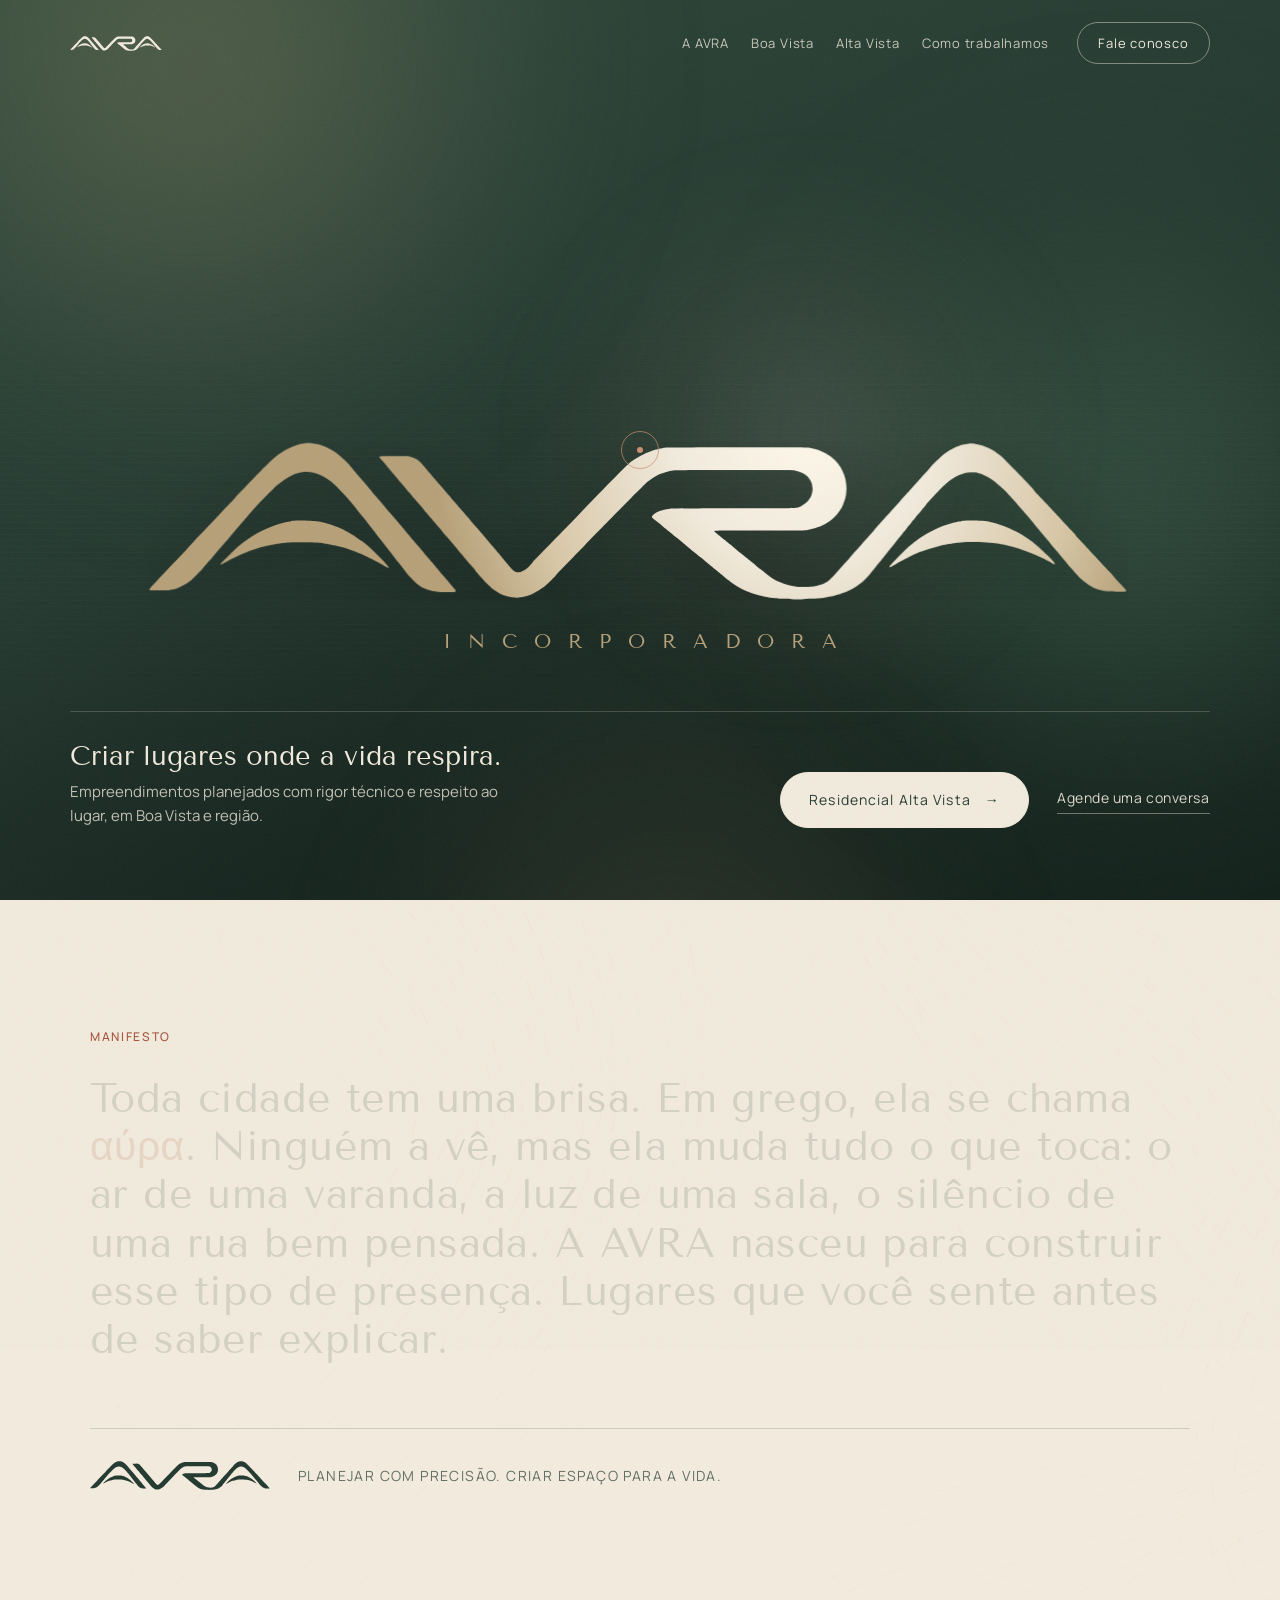
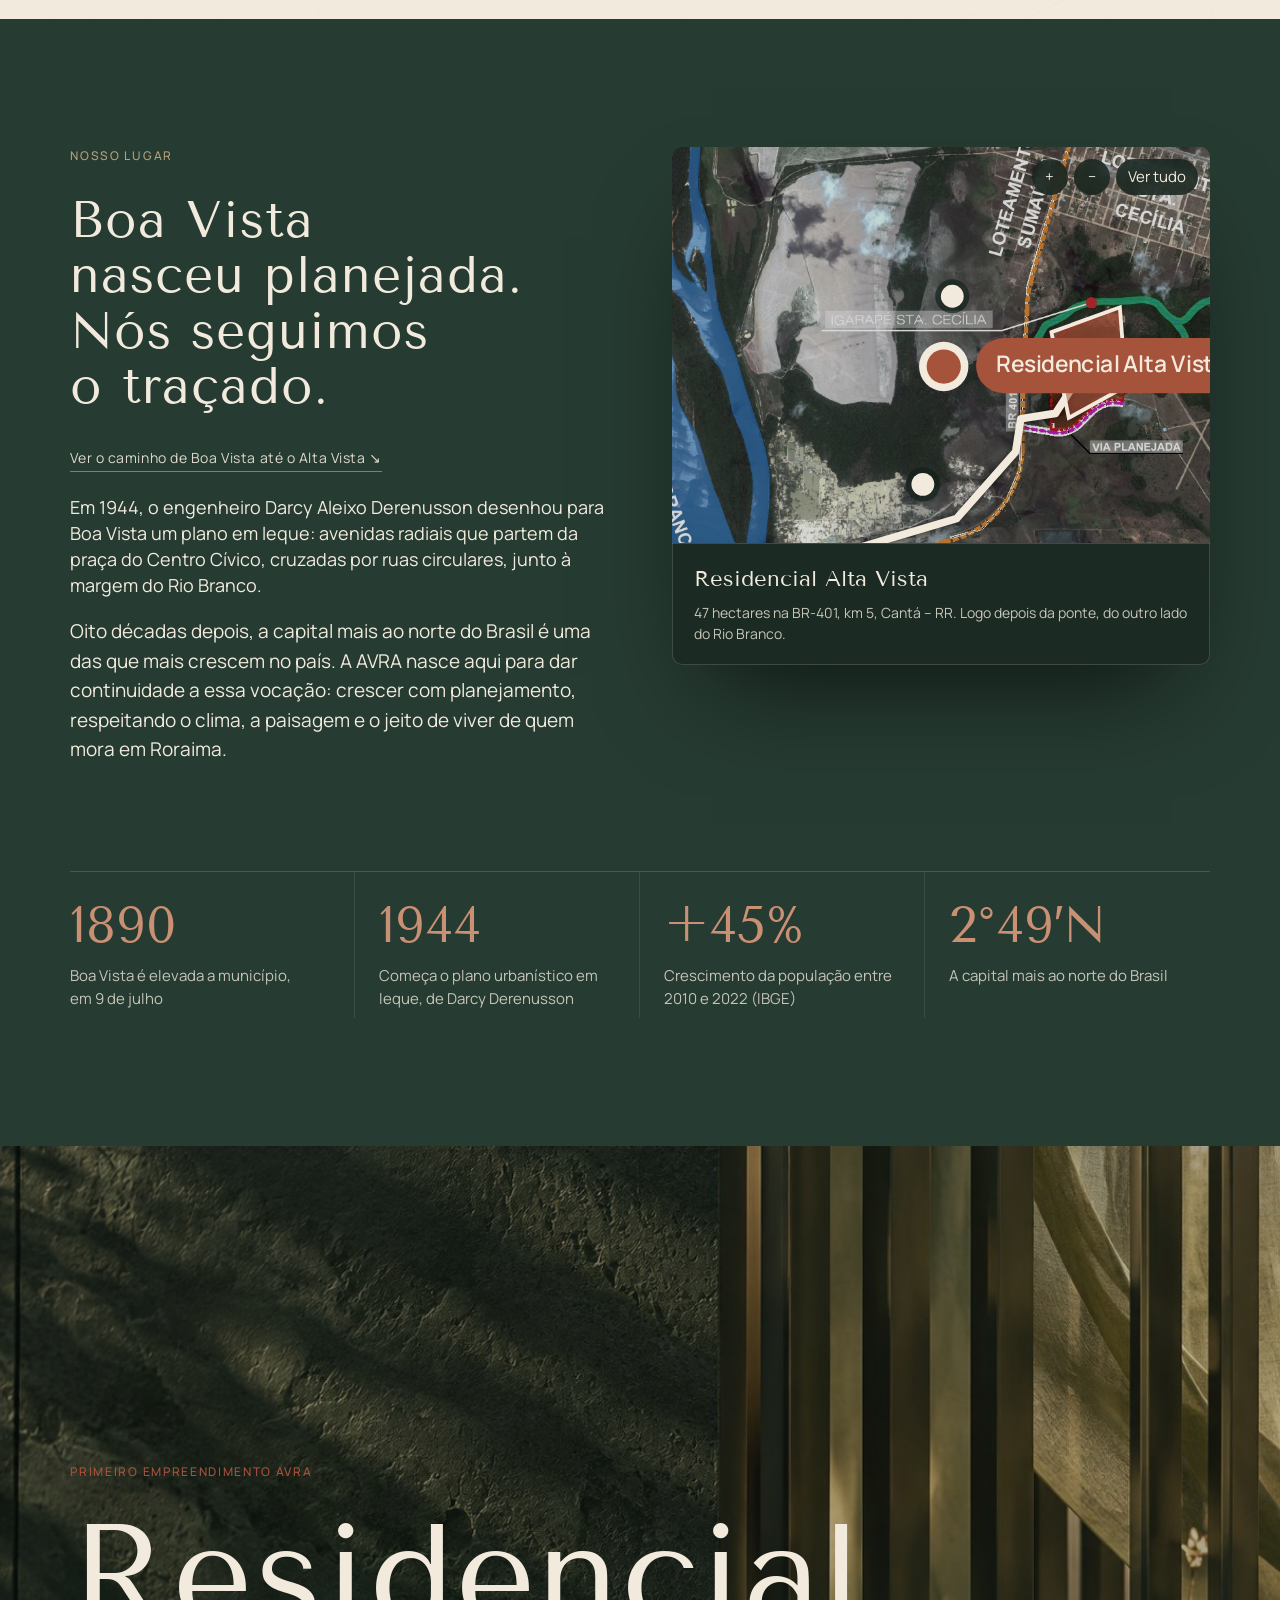
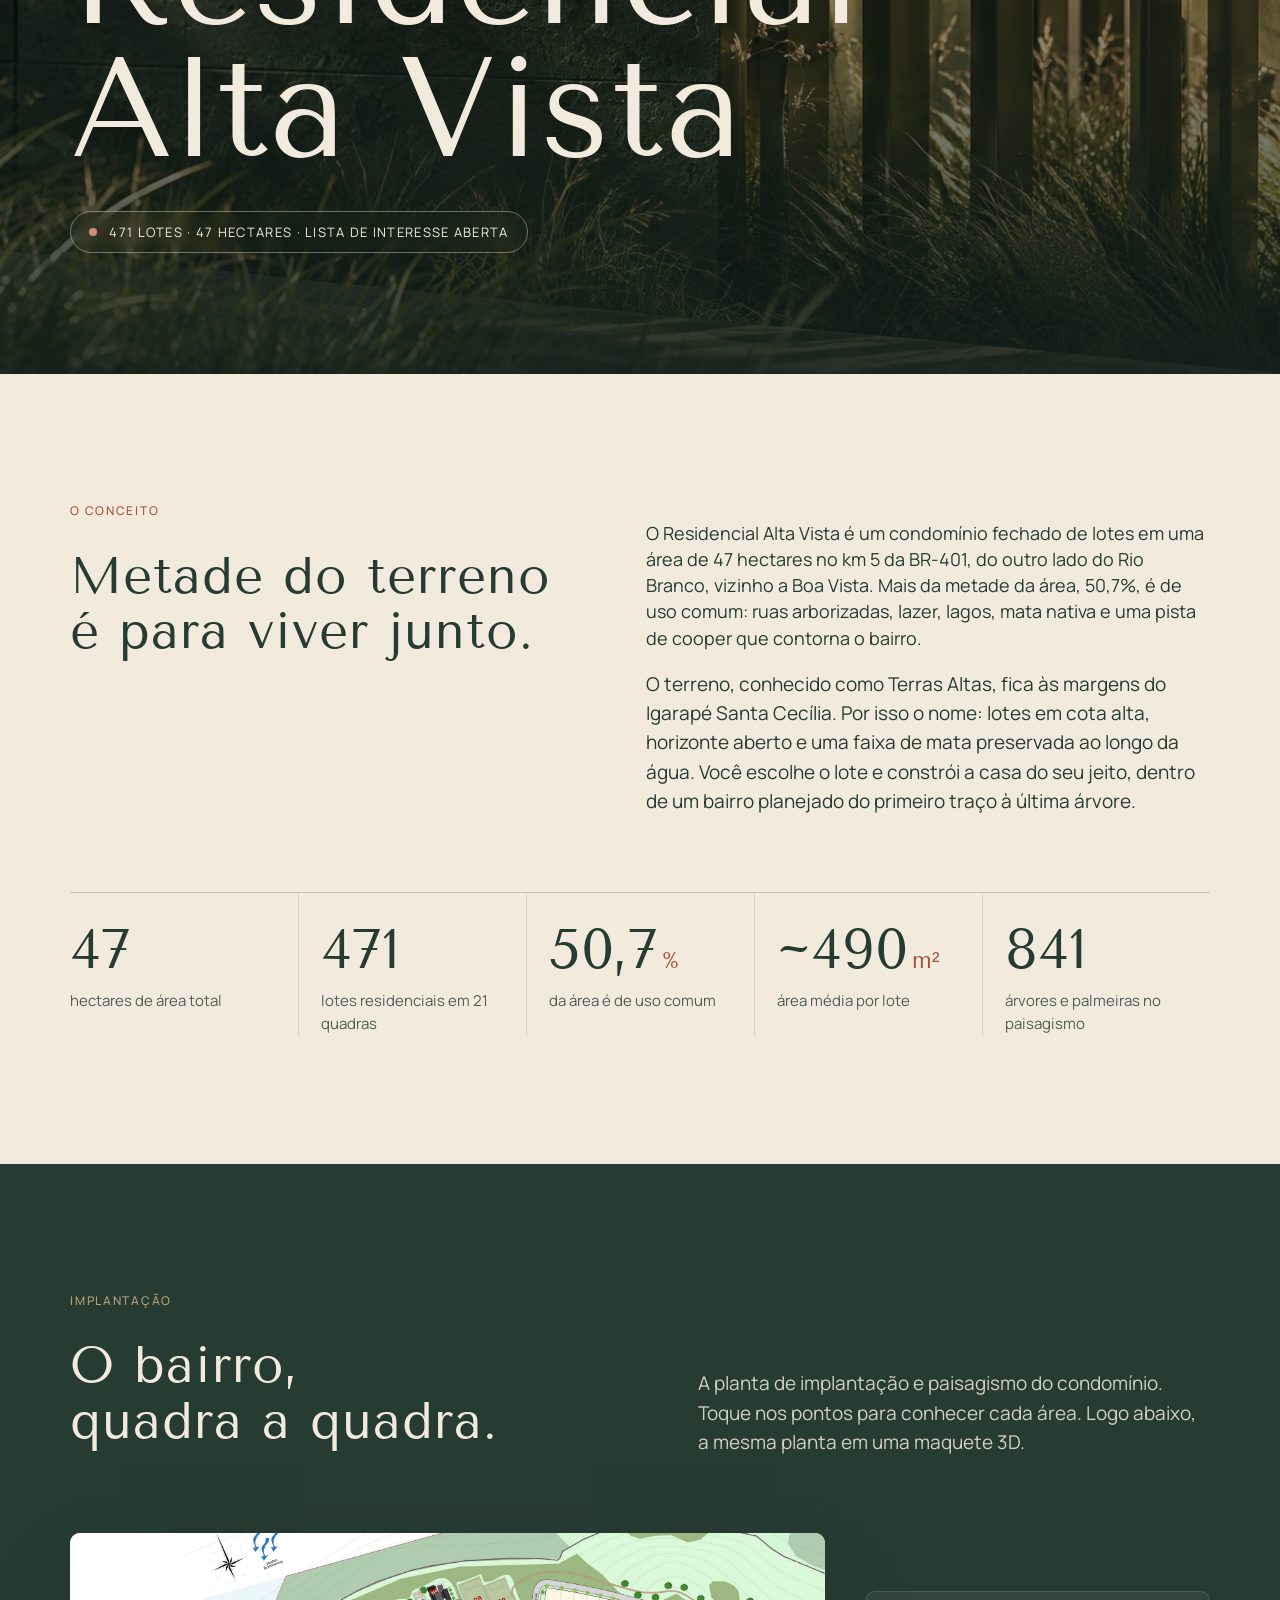
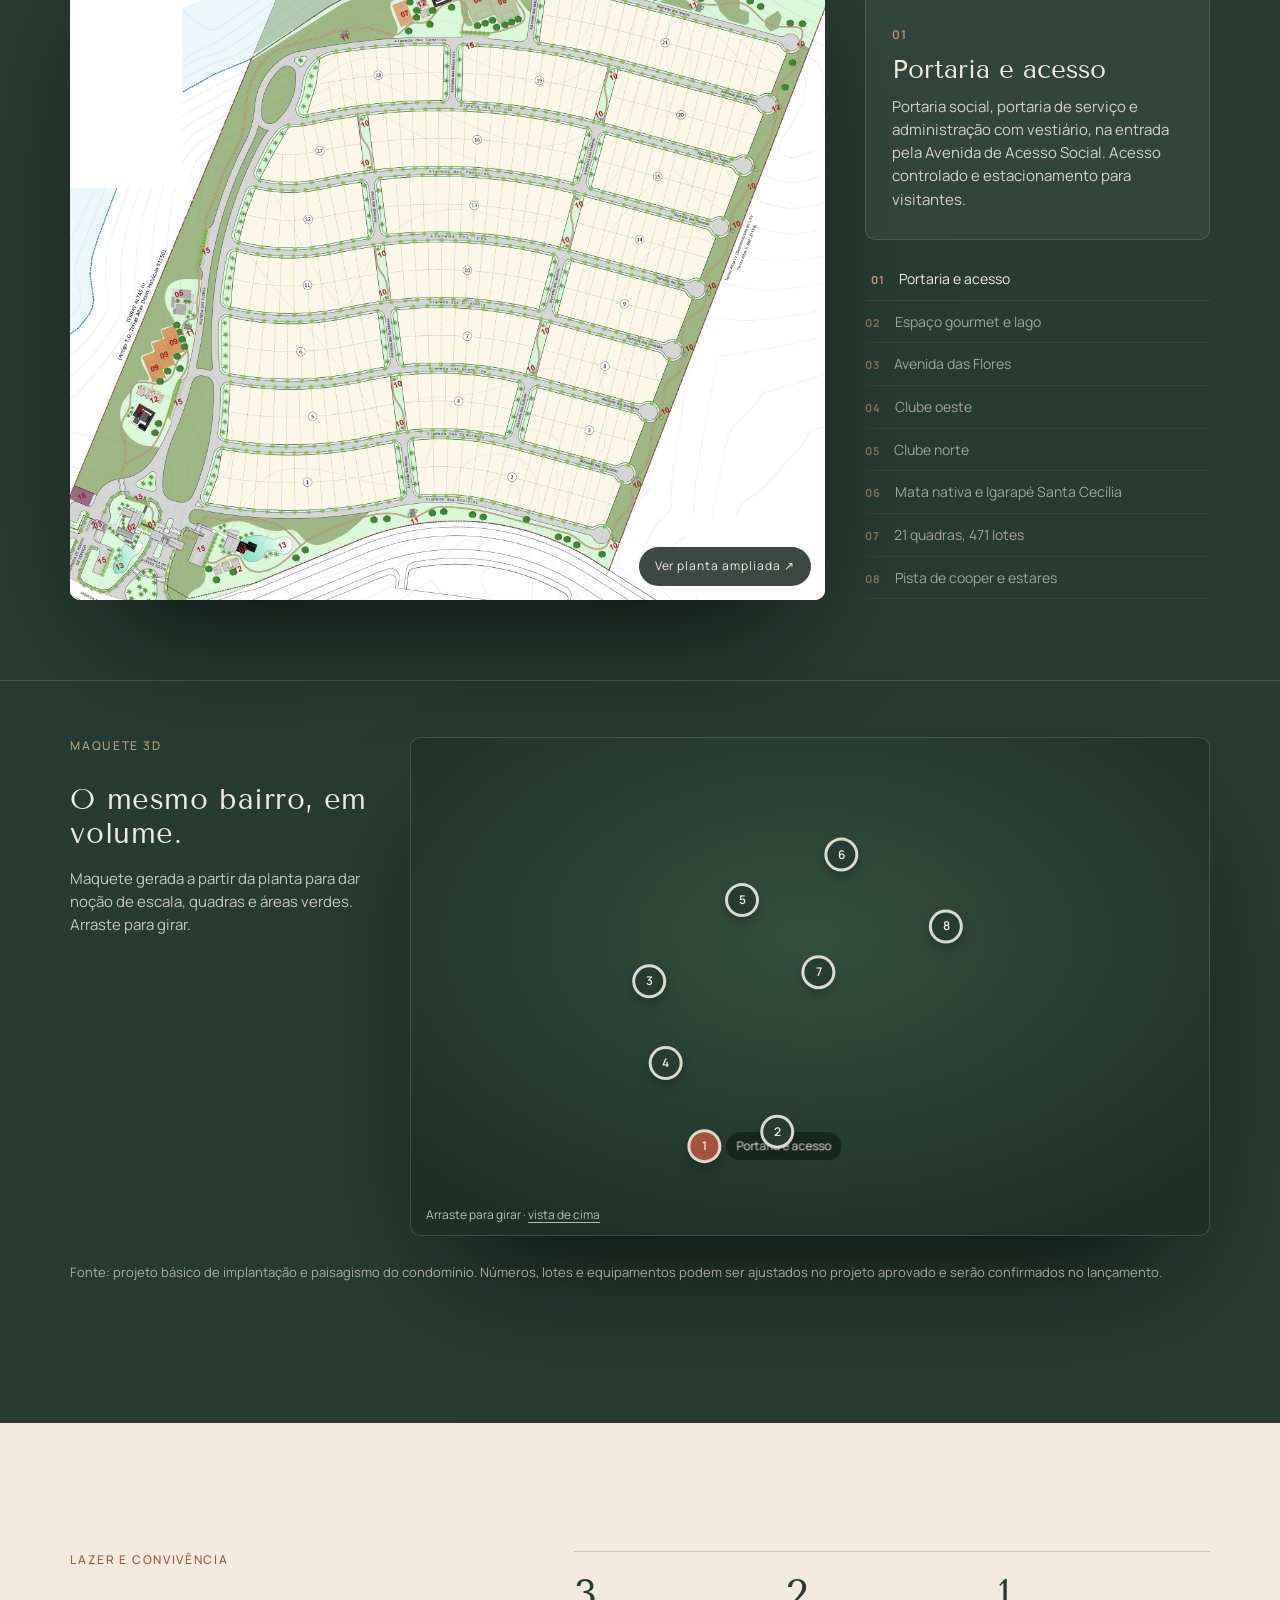
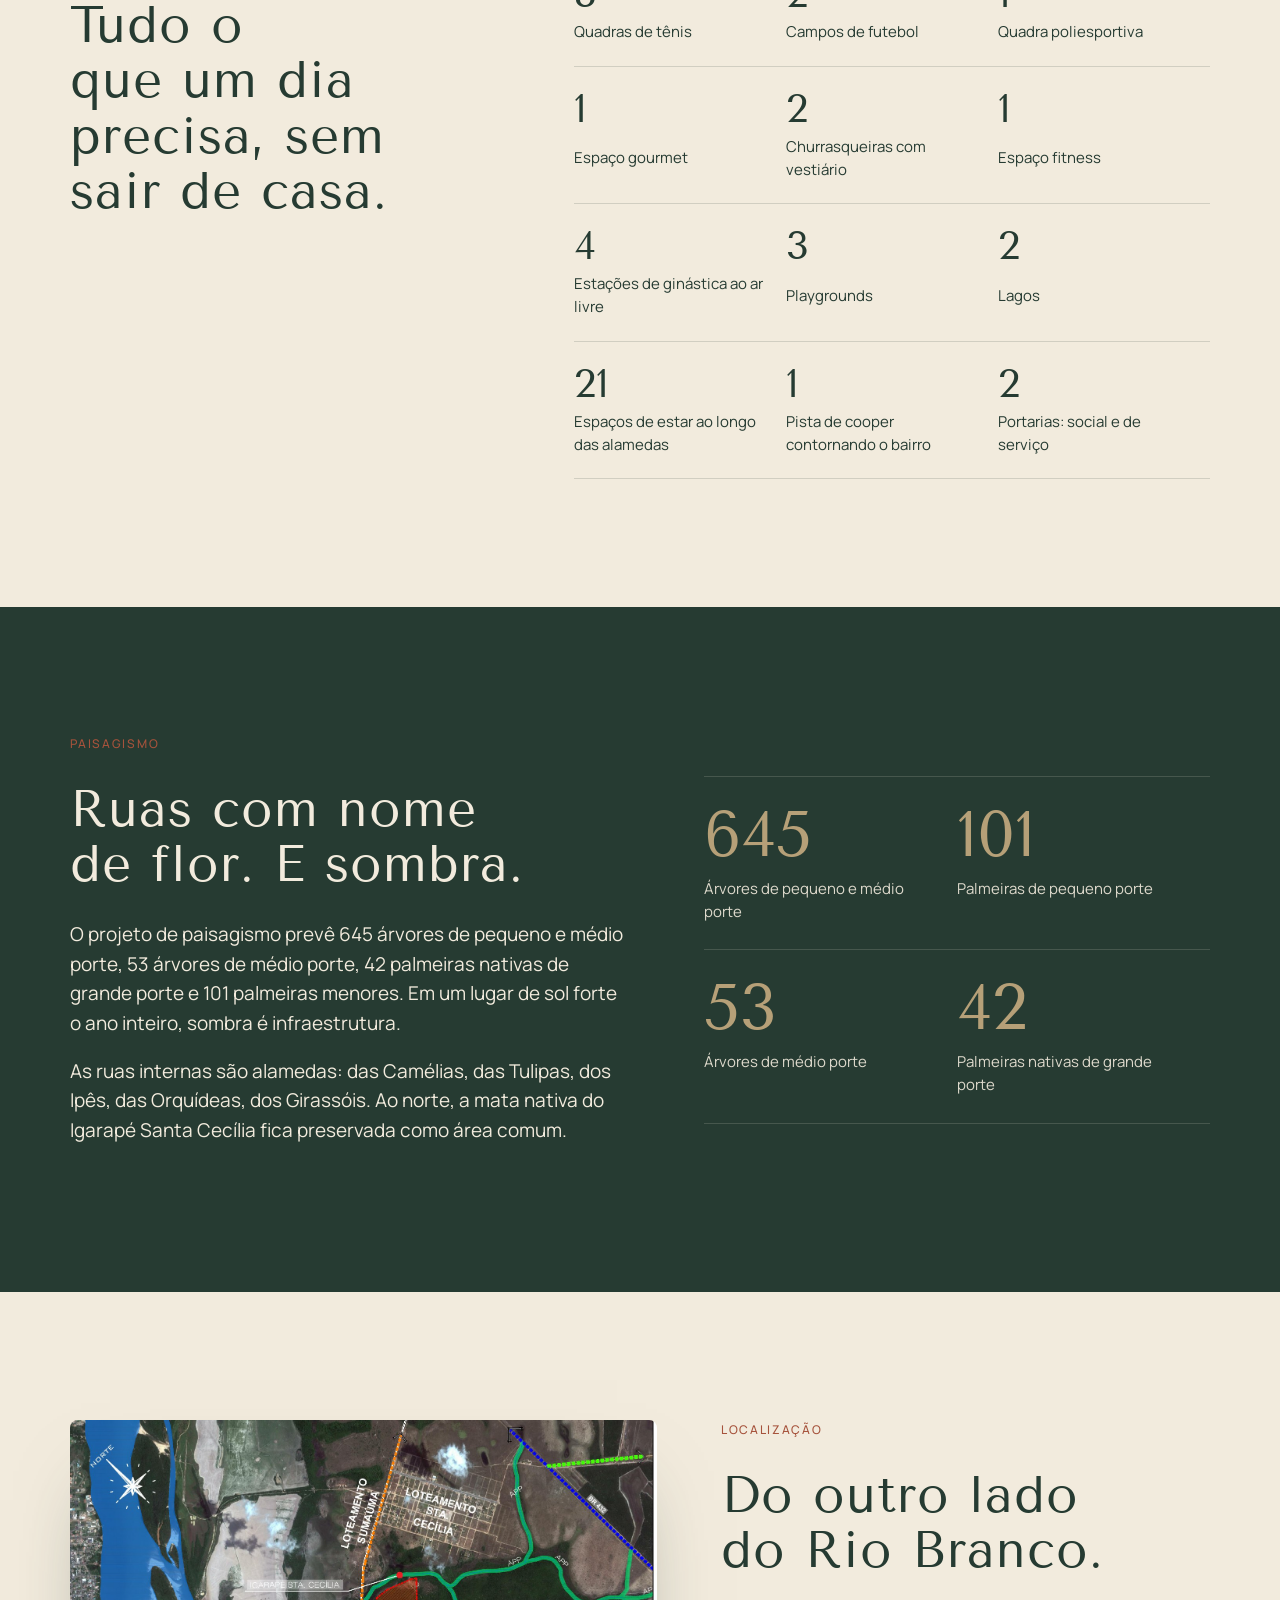
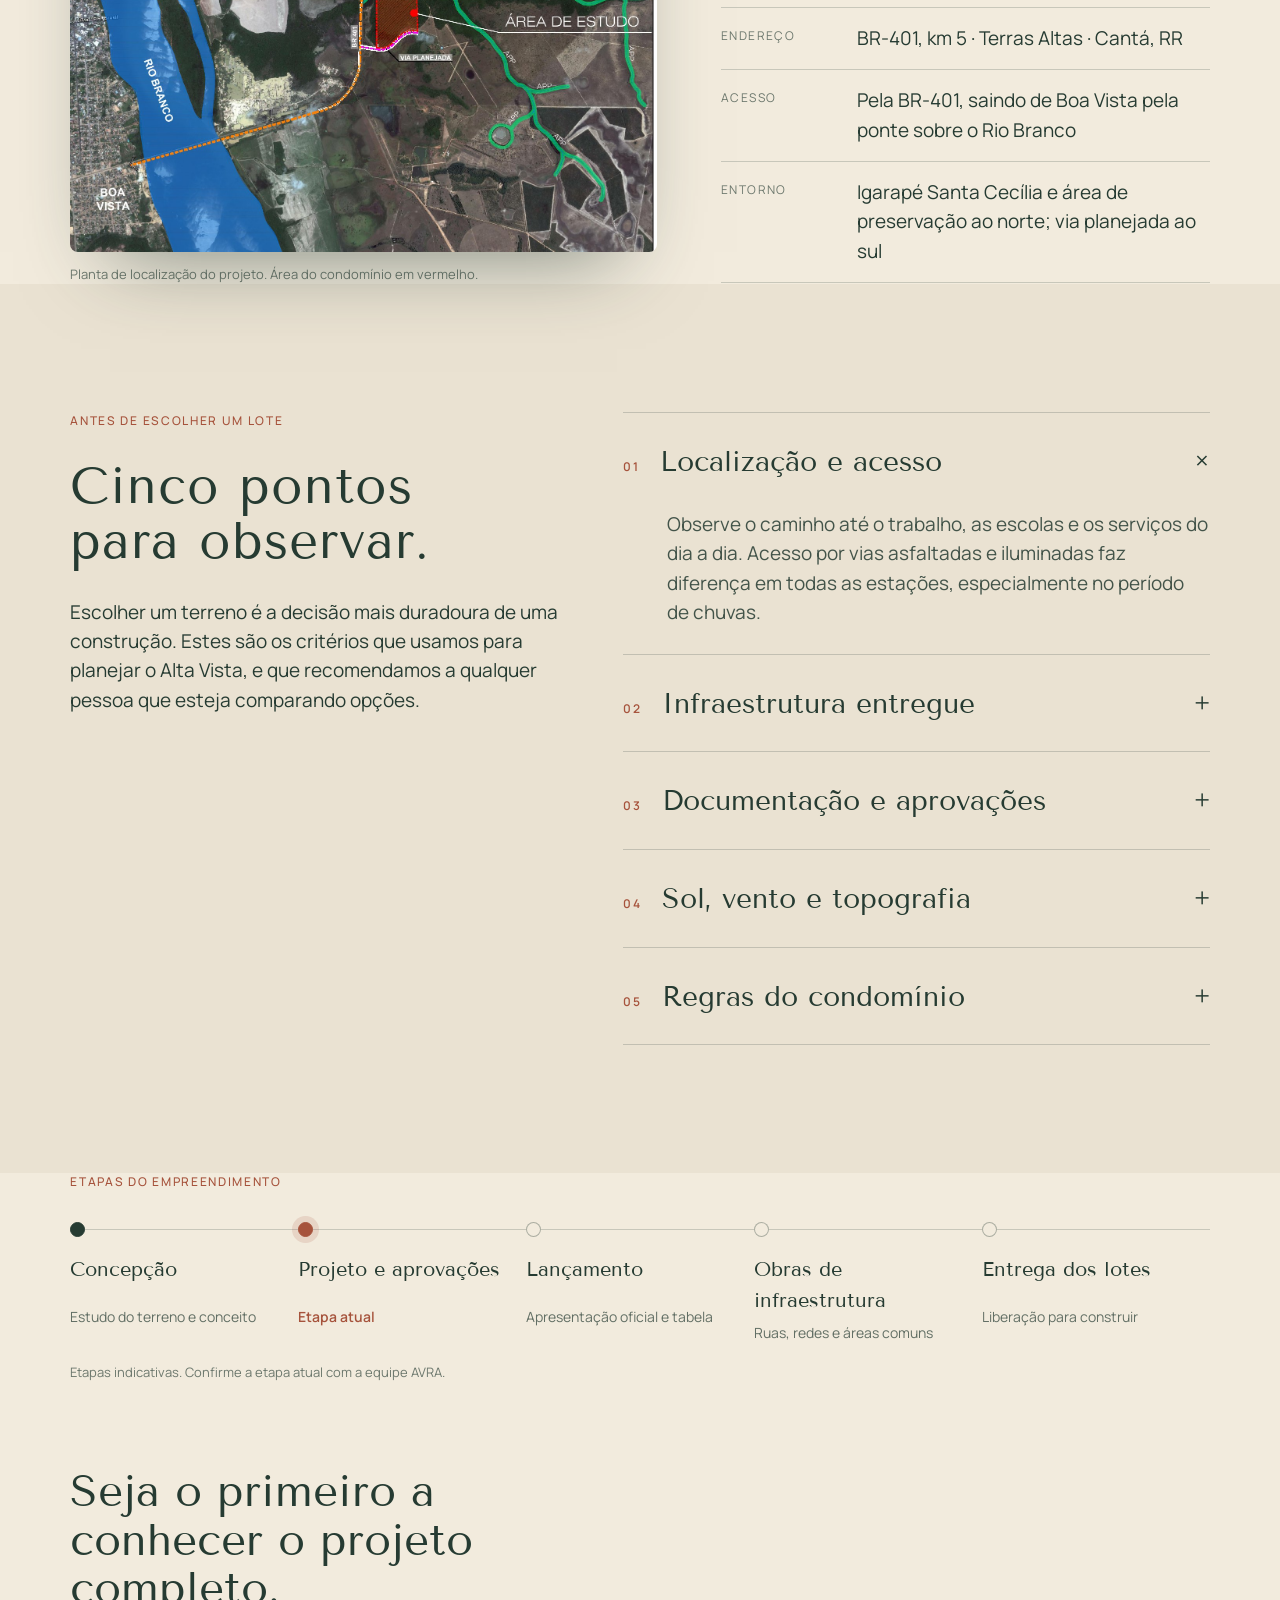
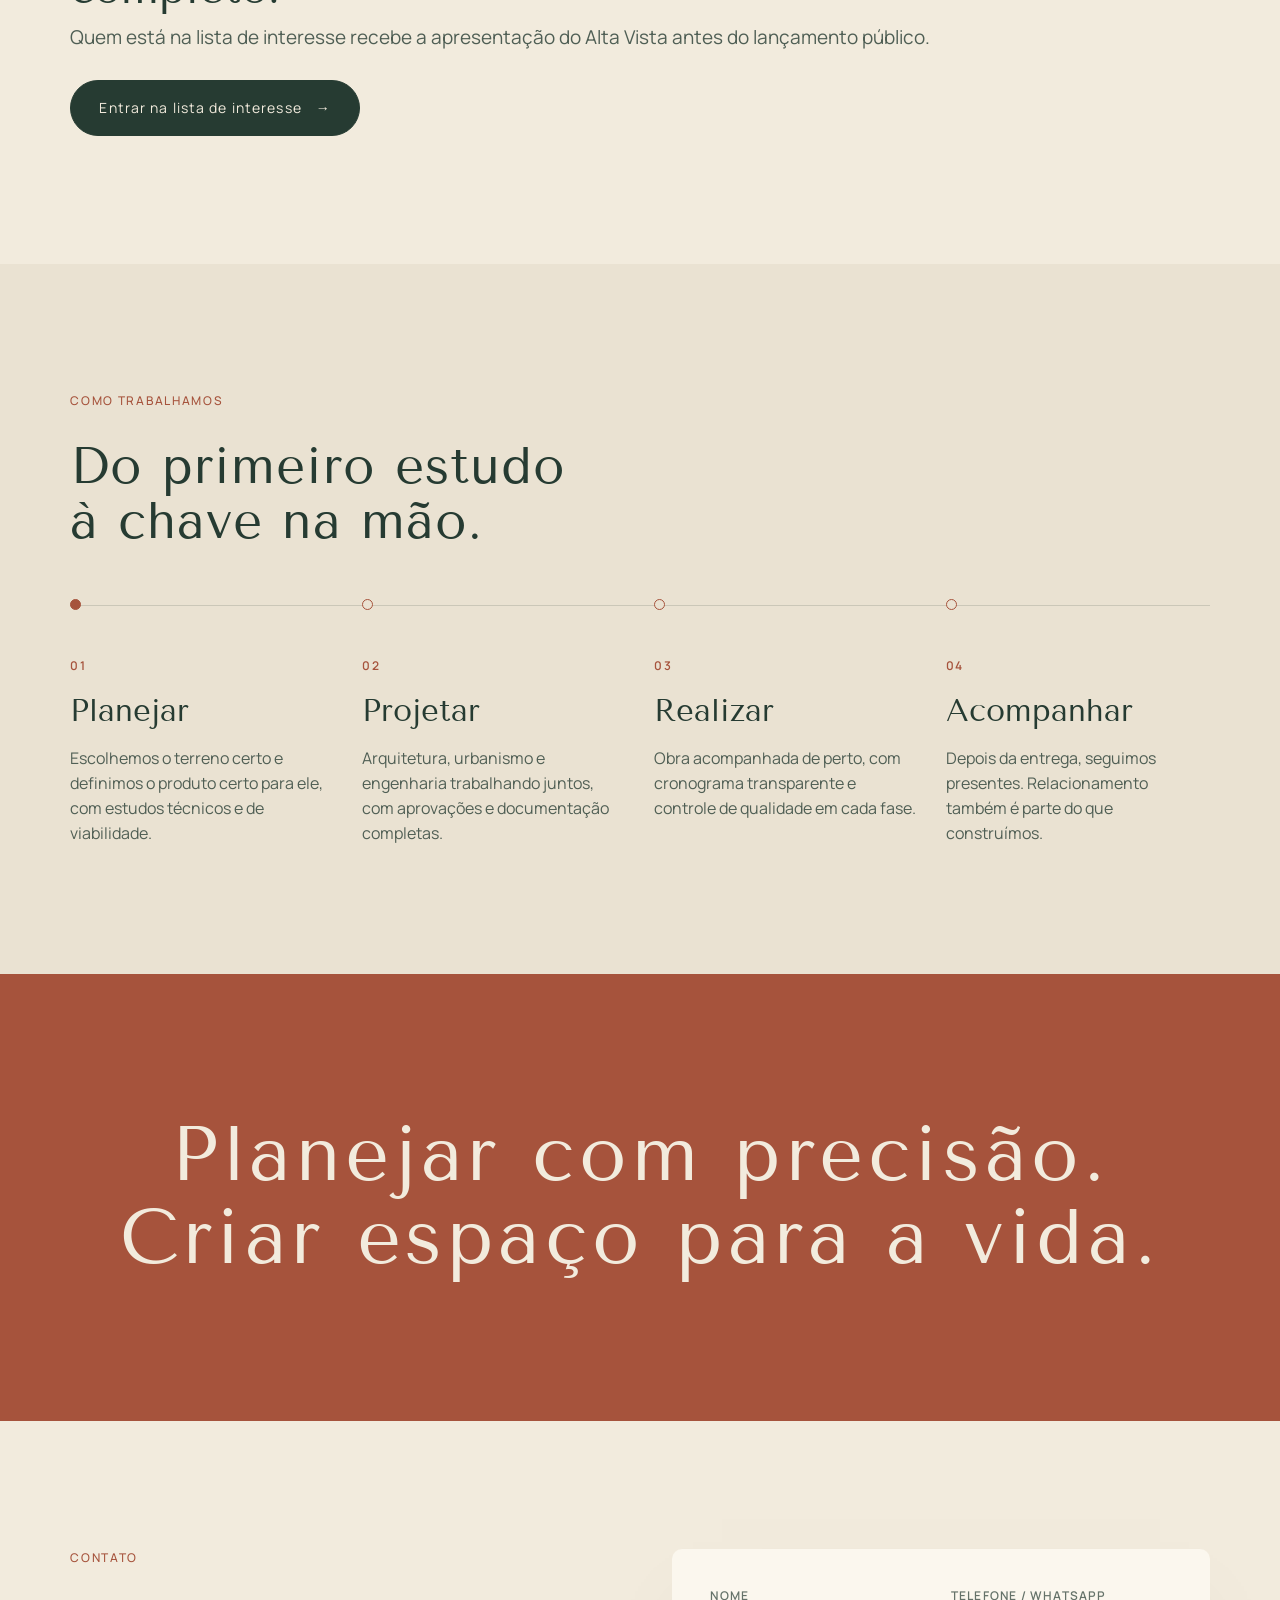
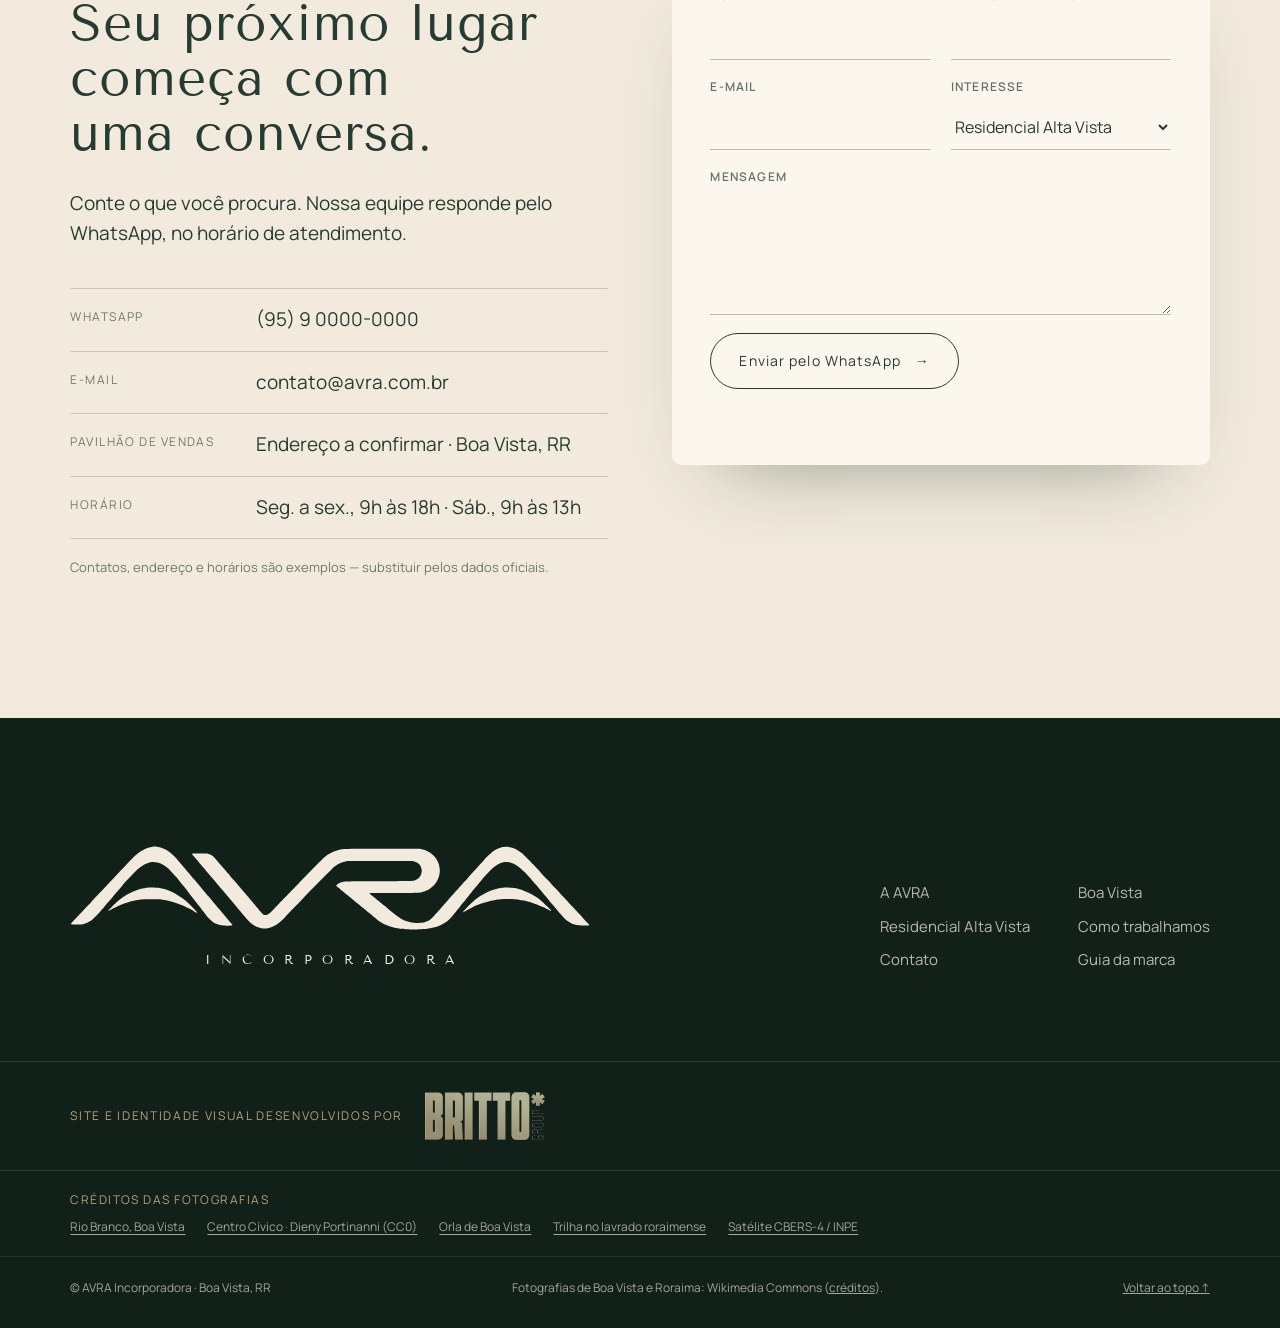
==== index.html @ 4bc86190 "Carregamento à prova de falhas: cada parte do script roda isolada e a página abre mesmo se algo falh" ====
<!doctype html>
<html lang="pt-BR">
<head>
<meta charset="utf-8">
<meta name="viewport" content="width=device-width, initial-scale=1">
<title>AVRA Incorporadora</title>
<meta name="description" content="AVRA Incorporadora: empreendimentos de alto padrão em Boa Vista, Roraima. Planejamento criterioso, respeito ao lugar e espaço para a vida acontecer.">
<meta name="theme-color" content="#263B32">
<link rel="preload" href="assets/fonts/tenor-sans-latin-400-normal.woff2" as="font" type="font/woff2" crossorigin>
<link rel="preload" href="assets/fonts/manrope-latin-wght-normal.woff2" as="font" type="font/woff2" crossorigin>
<link rel="stylesheet" href="assets/css/style.css">
<link rel="stylesheet" href="assets/css/site.css">
</head>
<body class="is-loading site">

<div class="loader" id="loader" aria-hidden="true">
  <svg class="loader__logo" viewBox="30 36 3441 558"><path id="loaderPath" pathLength="1"/></svg>
  <div class="loader__desc">I N C O R P O R A D O R A</div>
  <div class="loader__bar"><span id="loaderBar"></span></div>
</div>

<script>
  /* segurança: se algum script falhar ou demorar, a página abre mesmo assim */
  (function () {
    function open() { var l = document.getElementById('loader'); if (l) l.style.display = 'none'; document.body.classList.remove('is-loading'); if (window.__avraLenis) window.__avraLenis.start(); }
    window.addEventListener('error', function () { setTimeout(open, 600); });
    setTimeout(open, 7000);
  })();
</script>
<div class="cursor" id="cursor" aria-hidden="true"><span class="cursor__dot"></span><span class="cursor__ring"><em id="cursorLabel"></em></span></div>
<div class="grain" aria-hidden="true"></div>
<div class="progress" aria-hidden="true"><span id="progressBar"></span></div>

<header class="topbar site-bar" id="topbar">
  <a href="#hero" class="topbar__logo" aria-label="AVRA Incorporadora — início"><svg viewBox="30 36 3441 558" class="js-logo"><path/></svg></a>
  <nav class="topbar__nav" aria-label="Principal">
    <a href="#sobre">A AVRA</a><a href="#boavista">Boa Vista</a><a href="#altavista">Alta Vista</a><a href="#jornada">Como trabalhamos</a>
  </nav>
  <a href="#contato" class="site-bar__cta">Fale conosco</a>
  <button class="site-bar__menu" id="menuBtn" aria-label="Abrir menu" aria-expanded="false"><i></i><i></i></button>
</header>
<nav class="mobile-menu" id="mobileMenu" aria-label="Menu">
  <a href="#sobre">A AVRA</a><a href="#boavista">Boa Vista</a><a href="#altavista">Residencial Alta Vista</a><a href="#jornada">Como trabalhamos</a><a href="#contato">Contato</a>
</nav>

<main>

<!-- ============ HERO ============ -->
<section class="hero site-hero" id="hero">
  <div class="site-hero__bg" aria-hidden="true"><i class="hb hb--1"></i><i class="hb hb--2"></i><i class="hb hb--3"></i><i class="hb hb--light"></i></div>
  <div class="wrap site-hero__content">
    <h1 class="site-hero__brand">
      <span class="sr-only">AVRA Incorporadora</span>
      <svg viewBox="30 36 3441 558" class="site-hero__logo" id="heroLogo" aria-hidden="true">
        <defs>
          <radialGradient id="heroSheen" gradientUnits="userSpaceOnUse" cx="1750" cy="300" r="1300">
            <stop offset="0" stop-color="#FFF8EA"/><stop offset=".35" stop-color="#F2EBDD"/><stop offset=".75" stop-color="#D8C7A6"/><stop offset="1" stop-color="#B6A078"/>
          </radialGradient>
        </defs>
        <path class="js-logo-path" fill="url(#heroSheen)"/>
      </svg>
      <span class="site-hero__desc" aria-hidden="true">INCORPORADORA</span>
    </h1>
    <div class="site-hero__row">
      <div>
        <p class="site-hero__claim">Criar lugares onde a vida respira.</p>
        <p class="site-hero__sub">Empreendimentos planejados com rigor técnico e respeito ao lugar, em Boa Vista e região.</p>
      </div>
      <div class="site-hero__ctas">
        <a href="#altavista" class="btn btn--solid"><span>Residencial Alta Vista</span><i>→</i></a>
        <a href="#contato" class="link-quiet">Agende uma conversa</a>
      </div>
    </div>
  </div>
</section>

<!-- ============ MANIFESTO ============ -->
<section class="manifesto section--ivory" id="sobre">
  <canvas class="manifesto__pattern" id="manifestoPattern" aria-hidden="true"></canvas>
  <div class="wrap manifesto__inner">
    <p class="eyebrow">Manifesto</p>
    <p class="manifesto__text" id="manifestoText">Toda cidade tem uma brisa. Em grego, ela se chama <em>αύρα</em>. Ninguém a vê, mas ela muda tudo o que toca: o ar de uma varanda, a luz de uma sala, o silêncio de uma rua bem pensada. A AVRA nasceu para construir esse tipo de presença. Lugares que você sente antes de saber explicar.</p>
    <div class="manifesto__sign">
      <svg viewBox="30 36 3441 558" class="js-logo"><path/></svg>
      <span>Planejar com precisão. Criar espaço para a vida.</span>
    </div>
  </div>
</section>

<!-- ============ BOA VISTA ============ -->
<section class="city section--green" id="boavista">
  <div class="wrap city__grid">
    <div class="city__text">
      <p class="eyebrow">Nosso lugar</p>
      <h2 class="display split-lines">Boa Vista nasceu planejada.<br>Nós seguimos o traçado.</h2>
      <p class="reveal-up city__route"><a href="#locmap" class="link-quiet" id="locPlay">Ver o caminho de Boa Vista até o Alta Vista ↘</a></p>
      <p class="lead reveal-up">Em 1944, o engenheiro Darcy Aleixo Derenusson desenhou para Boa Vista um plano em leque: avenidas radiais que partem da praça do Centro Cívico, cruzadas por ruas circulares, junto à margem do Rio Branco.</p>
      <p class="reveal-up">Oito décadas depois, a capital mais ao norte do Brasil é uma das que mais crescem no país. A AVRA nasce aqui para dar continuidade a essa vocação: crescer com planejamento, respeitando o clima, a paisagem e o jeito de viver de quem mora em Roraima.</p>
    </div>
    <div class="locmap" id="locmap">
      <div class="locmap__view" id="locView">
        <div class="locmap__stage" id="locStage">
          <img src="assets/photos/alta-vista-localizacao.jpg" alt="Imagem de satélite da região: Boa Vista à margem oeste do Rio Branco, a ponte e a BR-401 até a área do Residencial Alta Vista, junto ao Igarapé Santa Cecília" width="1503" height="1107" draggable="false">
          <svg class="locmap__svg" viewBox="0 0 1000 1000" preserveAspectRatio="none" aria-hidden="true">
            <path class="locmap__route" id="locRoute" d="M73 842 L107 766 L259 715 L430 646 L488 557 L493 513 L527 506 L557 443"/>
            <path class="locmap__area" d="M523 398 L590 365 L596 470 L540 512 Z"/>
          </svg>
          <button type="button" class="lp lp--bv" style="left:7.3%;top:84.2%" data-k="0"><i></i><span>Centro de Boa Vista</span></button>
          <button type="button" class="lp lp--river" style="left:14.6%;top:59.5%" data-k="1"><i></i><span>Rio Branco</span></button>
          <button type="button" class="lp" style="left:18%;top:74%" data-k="2"><i></i><span>Ponte dos Macuxis</span></button>
          <button type="button" class="lp" style="left:46%;top:60%" data-k="3"><i></i><span>BR-401</span></button>
          <button type="button" class="lp" style="left:56.2%;top:35.1%" data-k="4"><i></i><span>Igarapé Santa Cecília</span></button>
          <button type="button" class="lp lp--main is-on" style="left:55.7%;top:44.3%" data-k="5"><i></i><span>Residencial Alta Vista</span></button>
        </div>
      </div>
      <div class="locmap__ui">
        <button type="button" id="locIn" aria-label="Aproximar">+</button>
        <button type="button" id="locOut" aria-label="Afastar">−</button>
        <button type="button" id="locReset">Ver tudo</button>
      </div>
      <div class="locmap__info" aria-live="polite"><b id="locName">Residencial Alta Vista</b><p id="locText"></p></div>
    </div>
  </div>
  <div class="wrap">
    <dl class="facts">
      <div><dt>1890</dt><dd>Boa Vista é elevada a município, em 9 de julho</dd></div>
      <div><dt>1944</dt><dd>Começa o plano urbanístico em leque, de Darcy Derenusson</dd></div>
      <div><dt>+45%</dt><dd>Crescimento da população entre 2010 e 2022 (IBGE)</dd></div>
      <div><dt>2°49′N</dt><dd>A capital mais ao norte do Brasil</dd></div>
    </dl>
  </div>
</section>



<!-- ============ RESIDENCIAL ALTA VISTA ============ -->
<section class="av" id="altavista">
  <div class="av__intro">
    <div class="av__intro-bg"><img src="https://commons.wikimedia.org/wiki/Special:FilePath/Trilha_no_lavrado_roraimense.jpg?width=2400" data-fallback="assets/img/capa.jpg" alt="" loading="lazy" referrerpolicy="no-referrer"></div>
    <div class="av__intro-shade"></div>
    <div class="wrap av__intro-inner">
      <p class="eyebrow">Primeiro empreendimento AVRA</p>
      <h2 class="av__title split-lines">Residencial<br>Alta Vista</h2>
      <p class="av__status"><i></i>471 lotes · 47 hectares · lista de interesse aberta</p>
    </div>
  </div>

  <div class="wrap av__concept">
    <div>
      <p class="eyebrow">O conceito</p>
      <h3 class="display split-lines">Metade do terreno<br>é para viver junto.</h3>
    </div>
    <div class="av__concept-text">
      <p class="lead reveal-up">O Residencial Alta Vista é um condomínio fechado de lotes em uma área de 47 hectares no km 5 da BR-401, do outro lado do Rio Branco, vizinho a Boa Vista. Mais da metade da área, 50,7%, é de uso comum: ruas arborizadas, lazer, lagos, mata nativa e uma pista de cooper que contorna o bairro.</p>
      <p class="reveal-up">O terreno, conhecido como Terras Altas, fica às margens do Igarapé Santa Cecília. Por isso o nome: lotes em cota alta, horizonte aberto e uma faixa de mata preservada ao longo da água. Você escolhe o lote e constrói a casa do seu jeito, dentro de um bairro planejado do primeiro traço à última árvore.</p>
    </div>
  </div>

  <div class="wrap">
    <dl class="av__numbers">
      <div><dt data-count="47">47</dt><dd>hectares de área total</dd></div>
      <div><dt data-count="471">471</dt><dd>lotes residenciais em 21 quadras</dd></div>
      <div><dt data-count="50.7" data-dec="1">50,7<small>%</small></dt><dd>da área é de uso comum</dd></div>
      <div><dt data-count="490" data-prefix="~">~490<small>m²</small></dt><dd>área média por lote</dd></div>
      <div><dt data-count="841">841</dt><dd>árvores e palmeiras no paisagismo</dd></div>
    </dl>
  </div>

  <div class="av__plan" id="implantacao">
    <div class="wrap av__plan-head">
      <div>
        <p class="eyebrow">Implantação</p>
        <h3 class="display split-lines">O bairro,<br>quadra a quadra.</h3>
      </div>
      <p class="reveal-up">A planta de implantação e paisagismo do condomínio. Toque nos pontos para conhecer cada área. Logo abaixo, a mesma planta em uma maquete 3D.</p>
    </div>
    <div class="wrap av__plan-grid">
      <div class="av__viewer">
      <div class="av__map">
        <img src="assets/photos/alta-vista-implantacao.jpg" alt="Planta de implantação e paisagismo do Residencial Alta Vista, com 21 quadras, alamedas, áreas de lazer, lagos e mata nativa" width="2600" height="2298" id="planImg">
        <div class="av__hotspots" id="hotspots"></div>
        <button class="av__zoom" id="planZoom" type="button">Ver planta ampliada ↗</button>
      </div>
      </div>
      <div class="av__plan-side">
        <div class="av__zone" aria-live="polite">
          <span class="av__zone-n" id="zoneNum">01</span>
          <b id="zoneName">Portaria e acesso</b>
          <p id="zoneText"></p>
        </div>
        <ol class="av__legend" id="zoneLegend"></ol>
      </div>
    </div>
    <div class="wrap av__model">
      <div class="av__model-head">
        <p class="eyebrow">Maquete 3D</p>
        <h3 class="title-md">O mesmo bairro, em volume.</h3>
        <p>Maquete gerada a partir da planta para dar noção de escala, quadras e áreas verdes. Arraste para girar.</p>
      </div>
      <div class="av__3d" id="plan3d">
        <canvas id="plan3dCanvas" aria-label="Maquete 3D ilustrativa gerada a partir da planta de implantação"></canvas>
        <div class="av__3d-labels" id="plan3dLabels"></div>
        <p class="av__3d-hint">Arraste para girar · <button type="button" id="plan3dTop">vista de cima</button></p>
        <p class="av__3d-loading" id="plan3dLoading">Montando a maquete…</p>
      </div>
    </div>
    <p class="wrap note av__plan-note">Fonte: projeto básico de implantação e paisagismo do condomínio. Números, lotes e equipamentos podem ser ajustados no projeto aprovado e serão confirmados no lançamento.</p>
  </div>

  <div class="wrap av__leisure">
    <div class="av__leisure-head">
      <p class="eyebrow">Lazer e convivência</p>
      <h3 class="display split-lines">Tudo o que um dia<br>precisa, sem sair de casa.</h3>
    </div>
    <ul class="amen">
      <li><b>3</b><span>Quadras de tênis</span></li>
      <li><b>2</b><span>Campos de futebol</span></li>
      <li><b>1</b><span>Quadra poliesportiva</span></li>
      <li><b>1</b><span>Espaço gourmet</span></li>
      <li><b>2</b><span>Churrasqueiras com vestiário</span></li>
      <li><b>1</b><span>Espaço fitness</span></li>
      <li><b>4</b><span>Estações de ginástica ao ar livre</span></li>
      <li><b>3</b><span>Playgrounds</span></li>
      <li><b>2</b><span>Lagos</span></li>
      <li><b>21</b><span>Espaços de estar ao longo das alamedas</span></li>
      <li><b>1</b><span>Pista de cooper contornando o bairro</span></li>
      <li><b>2</b><span>Portarias: social e de serviço</span></li>
    </ul>
  </div>

  <div class="av__green">
    <div class="wrap av__green-grid">
      <div>
        <p class="eyebrow">Paisagismo</p>
        <h3 class="display split-lines">Ruas com nome<br>de flor. E sombra.</h3>
        <p class="reveal-up">O projeto de paisagismo prevê 645 árvores de pequeno e médio porte, 53 árvores de médio porte, 42 palmeiras nativas de grande porte e 101 palmeiras menores. Em um lugar de sol forte o ano inteiro, sombra é infraestrutura.</p>
        <p class="reveal-up">As ruas internas são alamedas: das Camélias, das Tulipas, dos Ipês, das Orquídeas, dos Girassóis. Ao norte, a mata nativa do Igarapé Santa Cecília fica preservada como área comum.</p>
      </div>
      <dl class="trees">
        <div><dt>645</dt><dd>Árvores de pequeno e médio porte</dd></div>
        <div><dt>101</dt><dd>Palmeiras de pequeno porte</dd></div>
        <div><dt>53</dt><dd>Árvores de médio porte</dd></div>
        <div><dt>42</dt><dd>Palmeiras nativas de grande porte</dd></div>
      </dl>
    </div>
  </div>

  <div class="wrap av__where">
    <figure class="av__where-map">
      <img src="assets/photos/alta-vista-localizacao.jpg" alt="Planta de localização: área do condomínio às margens do Igarapé Santa Cecília, junto à BR-401, do outro lado do Rio Branco em relação a Boa Vista" loading="lazy">
      <figcaption>Planta de localização do projeto. Área do condomínio em vermelho.</figcaption>
    </figure>
    <div>
      <p class="eyebrow">Localização</p>
      <h3 class="display split-lines">Do outro lado<br>do Rio Branco.</h3>
      <dl class="where">
        <div><dt>Endereço</dt><dd>BR-401, km 5 · Terras Altas · Cantá, RR</dd></div>
        <div><dt>Acesso</dt><dd>Pela BR-401, saindo de Boa Vista pela ponte sobre o Rio Branco</dd></div>
        <div><dt>Entorno</dt><dd>Igarapé Santa Cecília e área de preservação ao norte; via planejada ao sul</dd></div>
      </dl>
    </div>
  </div>

  <div class="wrap av__guide">
    <div class="av__guide-head">
      <p class="eyebrow">Antes de escolher um lote</p>
      <h3 class="display split-lines">Cinco pontos<br>para observar.</h3>
      <p class="reveal-up">Escolher um terreno é a decisão mais duradoura de uma construção. Estes são os critérios que usamos para planejar o Alta Vista, e que recomendamos a qualquer pessoa que esteja comparando opções.</p>
    </div>
    <ol class="av__checks">
      <li><details open><summary><b>01</b>Localização e acesso</summary><p>Observe o caminho até o trabalho, as escolas e os serviços do dia a dia. Acesso por vias asfaltadas e iluminadas faz diferença em todas as estações, especialmente no período de chuvas.</p></details></li>
      <li><details><summary><b>02</b>Infraestrutura entregue</summary><p>Pergunte exatamente o que estará pronto na entrega: água, esgoto, drenagem, energia, iluminação e pavimentação. Infraestrutura incompleta vira custo para o comprador.</p></details></li>
      <li><details><summary><b>03</b>Documentação e aprovações</summary><p>Loteamento aprovado na prefeitura e registrado em cartório é garantia de segurança jurídica. Peça o número do registro e confira antes de assinar.</p></details></li>
      <li><details><summary><b>04</b>Sol, vento e topografia</summary><p>Em Boa Vista o sol é forte o ano inteiro. A orientação do lote em relação ao sol e à ventilação define o conforto da casa e o gasto com energia.</p></details></li>
      <li><details><summary><b>05</b>Regras do condomínio</summary><p>As diretrizes de construção protegem o valor de todos os lotes. Leia recuos, gabaritos e regras de convivência antes de decidir, e veja se elas combinam com o seu projeto.</p></details></li>
    </ol>
  </div>

  <div class="wrap av__timeline">
    <p class="eyebrow">Etapas do empreendimento</p>
    <ol class="tl">
      <li class="is-done"><b>Concepção</b><span>Estudo do terreno e conceito</span></li>
      <li class="is-now"><b>Projeto e aprovações</b><span>Etapa atual</span></li>
      <li><b>Lançamento</b><span>Apresentação oficial e tabela</span></li>
      <li><b>Obras de infraestrutura</b><span>Ruas, redes e áreas comuns</span></li>
      <li><b>Entrega dos lotes</b><span>Liberação para construir</span></li>
    </ol>
    <p class="note">Etapas indicativas. Confirme a etapa atual com a equipe AVRA.</p>
  </div>

  <div class="wrap av__cta">
    <h3>Seja o primeiro a conhecer o projeto completo.</h3>
    <p>Quem está na lista de interesse recebe a apresentação do Alta Vista antes do lançamento público.</p>
    <a href="#contato" class="btn btn--solid magnetic" data-interest="Residencial Alta Vista"><span>Entrar na lista de interesse</span><i>→</i></a>
  </div>
</section>







<!-- ============ JORNADA ============ -->
<section class="journey section--paper" id="jornada">
  <div class="wrap">
    <p class="eyebrow">Como trabalhamos</p>
    <h2 class="display split-lines">Do primeiro estudo<br>à chave na mão.</h2>
    <div class="steps" id="steps">
      <div class="steps__line"><span id="stepsLine"></span></div>
      <div class="step"><b>01</b><h3>Planejar</h3><p>Escolhemos o terreno certo e definimos o produto certo para ele, com estudos técnicos e de viabilidade.</p></div>
      <div class="step"><b>02</b><h3>Projetar</h3><p>Arquitetura, urbanismo e engenharia trabalhando juntos, com aprovações e documentação completas.</p></div>
      <div class="step"><b>03</b><h3>Realizar</h3><p>Obra acompanhada de perto, com cronograma transparente e controle de qualidade em cada fase.</p></div>
      <div class="step"><b>04</b><h3>Acompanhar</h3><p>Depois da entrega, seguimos presentes. Relacionamento também é parte do que construímos.</p></div>
    </div>
  </div>
</section>

<!-- ============ ASSINATURA ============ -->
<section class="statement" aria-label="Assinatura AVRA">
  <canvas class="statement__pattern" id="statementPattern" aria-hidden="true"></canvas>
  <div class="wrap statement__inner">
    <p class="statement__text split-lines">Planejar com precisão.<br>Criar espaço para a vida.</p>
  </div>
</section>

<!-- ============ CONTATO ============ -->
<section class="contact section--ivory" id="contato">
  <div class="wrap contact__grid">
    <div>
      <p class="eyebrow">Contato</p>
      <h2 class="display split-lines">Seu próximo lugar<br>começa com uma conversa.</h2>
      <p class="reveal-up">Conte o que você procura. Nossa equipe responde pelo WhatsApp, no horário de atendimento.</p>
      <dl class="contact__info">
        <div><dt>WhatsApp</dt><dd id="ctWhats">(95) 9 0000-0000</dd></div>
        <div><dt>E-mail</dt><dd id="ctMail">contato@avra.com.br</dd></div>
        <div><dt>Pavilhão de vendas</dt><dd>Endereço a confirmar · Boa Vista, RR</dd></div>
        <div><dt>Horário</dt><dd>Seg. a sex., 9h às 18h · Sáb., 9h às 13h</dd></div>
      </dl>
      <p class="note">Contatos, endereço e horários são exemplos — substituir pelos dados oficiais.</p>
    </div>
    <form class="form" id="contactForm" novalidate>
      <div class="field"><label for="fName">Nome</label><input id="fName" name="nome" type="text" autocomplete="name" required></div>
      <div class="field"><label for="fPhone">Telefone / WhatsApp</label><input id="fPhone" name="telefone" type="tel" autocomplete="tel" required></div>
      <div class="field"><label for="fMail">E-mail</label><input id="fMail" name="email" type="email" autocomplete="email"></div>
      <div class="field"><label for="fInterest">Interesse</label>
        <select id="fInterest" name="interesse">
          <option>Residencial Alta Vista</option>
          <option>Agendar uma conversa</option>
          <option>Futuros empreendimentos</option>
          <option>Outro assunto</option>
        </select>
      </div>
      <div class="field field--full"><label for="fMsg">Mensagem</label><textarea id="fMsg" name="mensagem" rows="4"></textarea></div>
      <button type="submit" class="btn btn--dark magnetic"><span>Enviar pelo WhatsApp</span><i>→</i></button>
      <p class="form__status" id="formStatus" role="status" aria-live="polite"></p>
    </form>
  </div>
</section>

</main>

<!-- ============ RODAPÉ ============ -->
<footer class="site-footer">
  <canvas class="site-footer__pattern" id="footerPattern" aria-hidden="true"></canvas>
  <div class="wrap site-footer__top">
    <div class="site-footer__brand">
      <svg viewBox="30 36 3441 558" class="js-logo"><path/></svg>
      <span>INCORPORADORA</span>
    </div>
    <nav class="site-footer__nav" aria-label="Rodapé">
      <a href="#sobre">A AVRA</a><a href="#boavista">Boa Vista</a><a href="#altavista">Residencial Alta Vista</a><a href="#jornada">Como trabalhamos</a><a href="#contato">Contato</a><a href="marca/">Guia da marca</a>
    </nav>
  </div>
  <div class="wrap site-footer__credit">
    <span>Site e identidade visual desenvolvidos por</span>
    <img src="assets/img/britto-group.png" alt="BRITTO* GROUP" width="852" height="339" loading="lazy">
  </div>
  <div class="wrap site-footer__photos" id="creditos-fotos">
    <span>Créditos das fotografias</span>
    <a href="https://commons.wikimedia.org/wiki/File:Rio_Branco_Boa_Vista_1.jpg" target="_blank" rel="noopener">Rio Branco, Boa Vista</a>
    <a href="https://commons.wikimedia.org/wiki/File:Centro_c%C3%ADvico_de_Boa_Vista,_RR.jpg" target="_blank" rel="noopener">Centro Cívico · Dieny Portinanni (CC0)</a>
    <a href="https://commons.wikimedia.org/wiki/File:Orla_de_Boa_Vista_4.JPG" target="_blank" rel="noopener">Orla de Boa Vista</a>
    <a href="https://commons.wikimedia.org/wiki/File:Trilha_no_lavrado_roraimense.jpg" target="_blank" rel="noopener">Trilha no lavrado roraimense</a>
    <a href="https://commons.wikimedia.org/wiki/File:Imagem_de_sat%C3%A9lite_de_Boa_Vista,_Roraima_em_2017.jpg" target="_blank" rel="noopener">Satélite CBERS-4 / INPE</a>
  </div>
  <div class="wrap site-footer__bottom">
    <span>© AVRA Incorporadora · Boa Vista, RR</span>
    <span>Fotografias de Boa Vista e Roraima: Wikimedia Commons (<a href="#creditos-fotos">créditos</a>).</span>
    <a href="#hero">Voltar ao topo ↑</a>
  </div>
</footer>
<div class="lightbox" id="lightbox" aria-hidden="true"><button class="lightbox__close" aria-label="Fechar">×</button><div class="lightbox__scroll"><img alt="Planta de implantação ampliada"></div></div>

<script src="assets/vendor/gsap.min.js"></script>
<script src="assets/vendor/ScrollTrigger.min.js"></script>
<script src="assets/vendor/lenis.min.js"></script>
<script src="assets/js/logo-data.js"></script>
<script src="assets/js/br20.js"></script>
<script src="assets/js/plan3d.js"></script>
<script src="assets/js/site.js"></script>
</body>
</html>
---- assets/css/style.css ----
/* =========================================================
   AVRA Incorporadora — Apresentação interativa da identidade
   ========================================================= */

@font-face { font-family: "Tenor Sans"; src: url("../fonts/tenor-sans-latin-400-normal.woff2") format("woff2"); font-weight: 400; font-display: swap; unicode-range: U+0000-00FF, U+0131, U+0152-0153, U+02BB-02BC, U+02C6, U+02DA, U+02DC, U+2000-206F, U+2074, U+20AC, U+2122, U+2191, U+2193, U+2212, U+2215, U+FEFF, U+FFFD; }
@font-face { font-family: "Tenor Sans"; src: url("../fonts/tenor-sans-latin-ext-400-normal.woff2") format("woff2"); font-weight: 400; font-display: swap; unicode-range: U+0100-02AF, U+0304, U+0308, U+0329, U+1E00-1E9F, U+1EF2-1EFF, U+2020, U+20A0-20AB, U+20AD-20CF, U+2113, U+2C60-2C7F, U+A720-A7FF; }
@font-face { font-family: "Manrope"; src: url("../fonts/manrope-latin-wght-normal.woff2") format("woff2-variations"); font-weight: 200 800; font-display: swap; unicode-range: U+0000-00FF, U+0131, U+0152-0153, U+02BB-02BC, U+02C6, U+02DA, U+02DC, U+2000-206F, U+2074, U+20AC, U+2122, U+2191, U+2193, U+2212, U+2215, U+FEFF, U+FFFD; }
@font-face { font-family: "Manrope"; src: url("../fonts/manrope-latin-ext-wght-normal.woff2") format("woff2-variations"); font-weight: 200 800; font-display: swap; unicode-range: U+0100-02AF, U+0304, U+0308, U+0329, U+1E00-1E9F, U+1EF2-1EFF, U+2020, U+20A0-20AB, U+20AD-20CF, U+2113, U+2C60-2C7F, U+A720-A7FF; }
@font-face { font-family: "Manrope"; src: url("../fonts/manrope-greek-wght-normal.woff2") format("woff2-variations"); font-weight: 200 800; font-display: swap; unicode-range: U+0370-0377, U+037A-037F, U+0384-038A, U+038C, U+038E-03A1, U+03A3-03FF; }

:root {
  --verde: #263B32;
  --verde-2: #1B2B24;
  --verde-3: #12201A;
  --oliva: #74785A;
  --terracota: #A6533C;
  --argila: #C99073;
  --marfim: #F2EBDD;
  --dourado: #B6A078;

  --bg: var(--verde-3);
  --ink: var(--verde);
  --paper: var(--marfim);

  --f-title: "Tenor Sans", "Arial", sans-serif;
  --f-text: "Manrope", "Arial", sans-serif;

  --gutter: clamp(16px, 5.5vw, 96px);
  --ease: cubic-bezier(.2,.7,.1,1);
  --ease-out: cubic-bezier(.16,1,.3,1);
  color-scheme: dark;
}
/* Paleta de marca fixa — o tema escuro mantém as mesmas cores institucionais */
@media (prefers-color-scheme: dark) { :root:not([data-theme="light"]) { --bg: var(--verde-3); } }
:root[data-theme="dark"] { --bg: var(--verde-3); }

*, *::before, *::after { box-sizing: border-box; }
html { -webkit-text-size-adjust: 100%; }
html.lenis, html.lenis body { height: auto; }
.lenis.lenis-smooth { scroll-behavior: auto !important; }
body {
  margin: 0; background: var(--bg); color: var(--marfim);
  font-family: var(--f-text); font-size: clamp(16px, 1.05vw + 8px, 19px); line-height: 1.55; font-weight: 400;
  -webkit-font-smoothing: antialiased; overflow-x: hidden;
}
body.is-loading { overflow: hidden; }
img { display: block; max-width: 100%; }
a { color: inherit; text-decoration: none; }
button { font: inherit; color: inherit; background: none; border: 0; cursor: pointer; padding: 0; }
::selection { background: var(--argila); color: var(--verde); }

.wrap { padding-inline: var(--gutter); max-width: 1600px; margin-inline: auto; position: relative; }
.eyebrow { font-family: var(--f-text); font-size: 12px; letter-spacing: .14em; text-transform: uppercase; font-weight: 500; opacity: .78; margin: 0 0 28px; }
.display { font-family: var(--f-title); font-weight: 400; font-size: clamp(38px, 5.4vw, 92px); line-height: 1.08; letter-spacing: .02em; margin: 0 0 40px; }
.mega { font-family: var(--f-title); font-weight: 400; font-size: clamp(56px, 10.5vw, 190px); line-height: 1; letter-spacing: .015em; margin: 0; }
.title-md { font-family: var(--f-title); font-weight: 400; font-size: clamp(24px, 2.3vw, 36px); line-height: 1.15; margin: 0 0 16px; letter-spacing: .02em; }
.lead { font-size: clamp(19px, 1.5vw, 26px); line-height: 1.45; }
.small { font-size: 14px; opacity: .78; }
em { font-style: normal; color: var(--argila); }

.section--ivory { background: var(--marfim); color: var(--verde); }
.section--ivory em { color: var(--terracota); }
.section--green { background: var(--verde); color: var(--marfim); }
.section--clay { background: var(--argila); color: var(--verde); }
.section--clay em { color: var(--terracota); }
.section--terracotta { background: var(--terracota); color: var(--marfim); }

section { position: relative; }

/* ---------- texto dividido ---------- */
.split-lines .line, .split .line { display: block; overflow: hidden; padding-bottom: .08em; margin-bottom: -.08em; }
.split-lines .line > span, .split > .w { display: inline-block; will-change: transform; }
.split-chars .ch { display: inline-block; will-change: transform, opacity, filter; }
.split-chars .wd { display: inline-block; white-space: nowrap; }

/* ---------- LOADER ---------- */
.loader { position: fixed; inset: 0; z-index: 100; background: var(--verde); display: grid; place-content: center; justify-items: center; gap: 22px; transition: clip-path 1.2s var(--ease-out); clip-path: inset(0 0 0 0); }
.loader.is-done { clip-path: inset(0 0 100% 0); }
.loader__logo { width: min(64vw, 560px); overflow: visible; }
.loader__logo path { fill: transparent; stroke: var(--marfim); stroke-width: 6; stroke-dasharray: 1; stroke-dashoffset: 1; }
.loader__desc { font-family: var(--f-title); font-size: clamp(9px, 1.1vw, 13px); letter-spacing: .5em; opacity: 0; color: var(--marfim); }
.loader__bar { width: 160px; height: 1px; background: rgba(242,235,221,.15); margin-top: 26px; overflow: hidden; }
.loader__bar span { display: block; height: 100%; width: 100%; background: var(--dourado); transform: scaleX(0); transform-origin: left; }

/* ---------- cursor ---------- */
.cursor { position: fixed; left: 0; top: 0; z-index: 90; pointer-events: none; mix-blend-mode: normal; }
.cursor__dot, .cursor__ring { position: absolute; left: 0; top: 0; border-radius: 50%; transform: translate(-50%,-50%); }
.cursor__dot { width: 6px; height: 6px; background: var(--argila); }
.cursor__ring { width: 38px; height: 38px; border: 1px solid rgba(201,144,115,.7); display: grid; place-items: center; transition: width .45s var(--ease-out), height .45s var(--ease-out), background-color .45s, border-color .45s; backdrop-filter: blur(0px); }
.cursor__ring em { font-style: normal; font-size: 10px; letter-spacing: .14em; text-transform: uppercase; color: var(--verde); opacity: 0; transition: opacity .3s; white-space: nowrap; }
.cursor.is-hover .cursor__ring { width: 64px; height: 64px; background: rgba(201,144,115,.18); }
.cursor.is-label .cursor__ring { width: 92px; height: 92px; background: var(--argila); border-color: var(--argila); }
.cursor.is-label .cursor__ring em { opacity: 1; }
.cursor.is-label .cursor__dot { opacity: 0; }
@media (hover: none), (pointer: coarse) { .cursor { display: none; } }

.grain { position: fixed; inset: -50%; z-index: 80; pointer-events: none; opacity: .05; background-image: url("data:image/svg+xml;utf8,<svg xmlns='http://www.w3.org/2000/svg' width='200' height='200'><filter id='n'><feTurbulence type='fractalNoise' baseFrequency='.9' numOctaves='3' stitchTiles='stitch'/></filter><rect width='100%' height='100%' filter='url(%23n)'/></svg>"); }
@keyframes grain { 0%{transform:translate(0,0)} 20%{transform:translate(-3%,2%)} 40%{transform:translate(2%,-3%)} 60%{transform:translate(-2%,-1%)} 80%{transform:translate(3%,3%)} 100%{transform:translate(0,0)} }

.progress { position: fixed; left: 0; top: 0; right: 0; height: 2px; z-index: 70; pointer-events: none; }
.progress span { display: block; height: 100%; background: linear-gradient(90deg, var(--argila), var(--dourado)); transform-origin: left; transform: scaleX(0); }

/* ---------- topbar ---------- */
.topbar { position: fixed; z-index: 60; left: 0; right: 0; top: 0; display: flex; align-items: center; gap: 28px; padding: 22px var(--gutter); transition: transform .6s var(--ease-out), color .4s; color: var(--marfim); mix-blend-mode: difference; }
.topbar.is-hidden { transform: translateY(-110%); }
.topbar__logo svg { width: 92px; display: block; fill: currentColor; }
.topbar__nav { display: flex; gap: 22px; margin-left: auto; font-size: 13px; letter-spacing: .06em; }
.topbar__nav a { position: relative; opacity: .8; transition: opacity .3s; }
.topbar__nav a::after { content: ""; position: absolute; left: 0; right: 0; bottom: -4px; height: 1px; background: currentColor; transform: scaleX(0); transform-origin: right; transition: transform .5s var(--ease-out); }
.topbar__nav a:hover { opacity: 1; }
.topbar__nav a:hover::after { transform: scaleX(1); transform-origin: left; }
.topbar__chapter { font-size: 11px; letter-spacing: .14em; text-transform: uppercase; opacity: .7; min-width: 170px; text-align: right; }
@media (max-width: 1100px) { .topbar__nav { display: none; } .topbar__chapter { margin-left: auto; } }

/* =========================================================
   HERO
   ========================================================= */
.hero { height: 100vh; height: 100svh; min-height: 560px; overflow: hidden; background: radial-gradient(120% 90% at 50% 40%, #2c463b 0%, var(--verde) 38%, var(--verde-3) 100%); }
.hero__bg { position: absolute; inset: 0; }
.glow { position: absolute; border-radius: 50%; filter: blur(80px); opacity: .55; will-change: transform; }
.glow--a { width: 52vw; height: 52vw; left: 40%; top: -18%; background: radial-gradient(circle, rgba(182,160,120,.55), transparent 65%); }
.glow--b { width: 46vw; height: 46vw; left: -12%; bottom: -26%; background: radial-gradient(circle, rgba(166,83,60,.55), transparent 65%); }
.glow--c { width: 30vw; height: 30vw; right: -6%; bottom: 6%; background: radial-gradient(circle, rgba(201,144,115,.35), transparent 65%); }
.hero__pattern { position: absolute; inset: 0; width: 100%; height: 100%; }
.hero__pattern--far { filter: blur(3px); opacity: .45; transform: scale(1.1); }
.hero__pattern--near { opacity: .9; }
.hero__gl { position: absolute; inset: 0; width: 100%; height: 100%; touch-action: pan-y; }
.hero__descriptor { position: absolute; left: 50%; top: 58%; transform: translateX(-50%); font-family: var(--f-title); font-size: clamp(10px, 1.2vw, 18px); letter-spacing: .9em; padding-left: .9em; color: var(--marfim); white-space: nowrap; pointer-events: none; opacity: 0; }
.hero__content { position: absolute; left: var(--gutter); bottom: 14vh; pointer-events: none; max-width: 900px; }
.hero__title { font-family: var(--f-title); font-weight: 400; font-size: clamp(30px, 4.2vw, 68px); line-height: 1.1; margin: 0; letter-spacing: .02em; }
.hero__title .split { display: block; overflow: hidden; }
.hero__title .split > .w { display: inline-block; }
.hero__foot { position: absolute; left: var(--gutter); right: var(--gutter); bottom: 28px; display: flex; justify-content: space-between; font-size: 11px; letter-spacing: .14em; text-transform: uppercase; opacity: .72; pointer-events: none; }
.hero__scroll { display: flex; align-items: center; gap: 12px; }
.hero__scroll i { width: 1px; height: 34px; background: linear-gradient(var(--marfim), transparent); animation: drip 2.2s var(--ease) infinite; transform-origin: top; }
@keyframes drip { 0% { transform: scaleY(0); } 50% { transform: scaleY(1); transform-origin: top; } 51% { transform-origin: bottom; } 100% { transform: scaleY(0); transform-origin: bottom; } }
@media (max-width: 700px) { .hero__foot span:first-child, .hero__foot span:last-child { display: none; } .hero__foot { justify-content: center; } .hero__descriptor { top: 56%; letter-spacing: .5em; } }

/* =========================================================
   ÍNDICE
   ========================================================= */
.index { padding: 22vh 0 18vh; overflow: hidden; }
.index__list { list-style: none; margin: 8vh 0 0; padding: 0; border-top: 1px solid rgba(38,59,50,.2); }
.index__list a { display: grid; grid-template-columns: 70px 1fr 40px; align-items: center; padding: 26px 0; border-bottom: 1px solid rgba(38,59,50,.2); font-family: var(--f-title); font-size: clamp(22px, 3vw, 48px); position: relative; transition: color .5s var(--ease-out), padding .6s var(--ease-out); }
.index__list a::before { content: ""; position: absolute; inset: 0; background: var(--verde); transform: scaleY(0); transform-origin: bottom; transition: transform .6s var(--ease-out); z-index: 0; }
.index__list a > * { position: relative; z-index: 1; }
.index__list b { font-family: var(--f-text); font-weight: 500; font-size: 13px; letter-spacing: .1em; opacity: .6; }
.index__list i { font-style: normal; opacity: 0; transform: translateX(-20px); transition: .5s var(--ease-out); }
.index__list a:hover { color: var(--marfim); padding-left: 24px; }
.index__list a:hover::before { transform: scaleY(1); }
.index__list a:hover i { opacity: 1; transform: none; }
.index__preview { position: fixed; left: 0; top: 0; width: 300px; aspect-ratio: 4/3; pointer-events: none; z-index: 20; opacity: 0; transform: translate(-50%,-50%) scale(.6); overflow: hidden; border-radius: 4px; box-shadow: 0 30px 80px rgba(0,0,0,.35); }
.index__preview img { width: 100%; height: 100%; object-fit: cover; transform: scale(1.2); }

/* =========================================================
   CAPAS DE CAPÍTULO
   ========================================================= */
.chapter-cover { height: 110vh; min-height: 600px; overflow: hidden; display: flex; align-items: center; background: var(--verde-3); }
.chapter-cover__media { position: absolute; inset: -12% 0; }
.chapter-cover__media img { width: 100%; height: 100%; object-fit: cover; }
.chapter-cover--zoom .chapter-cover__media { inset: 0; }
.chapter-cover__shade { position: absolute; inset: 0; background: linear-gradient(90deg, rgba(18,32,26,.82) 0%, rgba(18,32,26,.35) 55%, rgba(18,32,26,.1) 100%), linear-gradient(0deg, rgba(18,32,26,.6), transparent 40%); }
.chapter-cover__shade--soft { background: linear-gradient(90deg, rgba(18,32,26,.6) 0%, rgba(18,32,26,.1) 60%, transparent 100%); }
.chapter-cover__inner { width: 100%; }
.chapter-cover .mega { text-shadow: 0 10px 60px rgba(0,0,0,.25); }
.chapter-cover--dark { background: radial-gradient(90% 90% at 70% 40%, #2b4439, var(--verde) 50%, var(--verde-3)); }
.br20-cover { position: absolute; inset: 0; width: 100%; height: 100%; }

/* =========================================================
   NOME
   ========================================================= */
.name { padding: 22vh 0; overflow: hidden; }
.name__grid { display: grid; grid-template-columns: 1fr 1fr; gap: 6vw; align-items: center; position: relative; z-index: 1; }
.name__greek { font-family: var(--f-title), "Manrope"; font-size: clamp(90px, 15vw, 260px); line-height: 1; letter-spacing: .02em; color: var(--verde); position: relative; }
.name__greek .gch { display: inline-block; transition: color .3s; }
.name__phon { font-size: 15px; letter-spacing: .08em; margin-top: 20px; opacity: .7; }
.name__text p { max-width: 560px; }
.name__breeze { position: absolute; inset: 0; width: 100%; height: 100%; pointer-events: none; opacity: .5; }
@media (max-width: 900px) { .name__grid { grid-template-columns: 1fr; } }

.split-media { display: grid; grid-template-columns: 1fr 1fr; min-height: 100vh; }
.split-media__text { padding: 18vh var(--gutter); display: flex; flex-direction: column; justify-content: center; }
.split-media__img { overflow: hidden; position: relative; }
.split-media__img .parallax { position: absolute; inset: -15% 0; }
.split-media__img img { width: 100%; height: 100%; object-fit: cover; }
@media (max-width: 900px) { .split-media { grid-template-columns: 1fr; } .split-media__img { height: 70vh; } }

/* =========================================================
   CONCEITO
   ========================================================= */
.concept { padding: 22vh 0; overflow: hidden; background: radial-gradient(80% 60% at 80% 0%, rgba(182,160,120,.18), transparent 60%), var(--verde); }
.concept__lead { max-width: 760px; margin-bottom: 10vh; }
.pillars { display: grid; grid-template-columns: repeat(3, 1fr); gap: 24px; perspective: 1200px; }
.pillar { position: relative; padding: 44px 36px 48px; border: 1px solid rgba(242,235,221,.14); border-radius: 6px; background: linear-gradient(160deg, rgba(242,235,221,.07), rgba(242,235,221,.015)); overflow: hidden; transform-style: preserve-3d; transition: border-color .5s, background .5s; min-height: 380px; display: flex; flex-direction: column; }
.pillar:hover { border-color: rgba(201,144,115,.6); }
.pillar__icon { width: 74px; height: 74px; margin-bottom: auto; transform: translateZ(40px); }
.pillar__icon svg { width: 100%; height: 100%; fill: none; stroke: var(--argila); stroke-width: 2; stroke-linecap: round; stroke-linejoin: round; }
.pillar__num { position: absolute; right: 28px; top: 20px; font-family: var(--f-title); font-size: 120px; opacity: .06; line-height: 1; transform: translateZ(20px); }
.pillar h3 { font-family: var(--f-title); font-weight: 400; font-size: clamp(24px, 2.1vw, 34px); margin: 60px 0 12px; transform: translateZ(50px); }
.pillar p { margin: 0; opacity: .78; transform: translateZ(30px); }
.pillar__shine, .mock__glare, .versions__light, .sign__light { position: absolute; inset: 0; pointer-events: none; background: radial-gradient(circle at var(--mx,50%) var(--my,50%), rgba(255,240,215,.22), transparent 45%); opacity: 0; transition: opacity .4s; }
.tilt:hover .pillar__shine, .tilt:hover .mock__glare, .tilt:hover .sign__light { opacity: 1; }
.values { list-style: none; display: flex; flex-wrap: wrap; gap: 14px; margin: 9vh 0 0; padding: 0; }
.values li { border: 1px solid rgba(242,235,221,.3); border-radius: 99px; padding: 10px 22px; font-size: 14px; letter-spacing: .08em; transition: background .4s, color .4s; }
.values li:hover { background: var(--argila); color: var(--verde); border-color: var(--argila); }
@media (max-width: 900px) { .pillars { grid-template-columns: 1fr; } .pillar { min-height: 300px; } }

.positioning { padding: 22vh 0; overflow: hidden; }
.positioning__pattern { position: absolute; right: 0; top: 0; width: 55%; height: 100%; opacity: .55; }
.positioning__grid { display: grid; grid-template-columns: 1.2fr 1fr; gap: 6vw; align-items: end; }
.positioning__facts { display: grid; gap: 0; }
.fact { display: grid; padding: 22px 0; border-top: 1px solid rgba(38,59,50,.25); }
.fact__label { font-size: 12px; letter-spacing: .14em; text-transform: uppercase; opacity: .7; }
.fact__value { font-family: var(--f-title); font-size: clamp(24px, 2.4vw, 38px); }
.fact small { opacity: .75; }
@media (max-width: 900px) { .positioning__grid { grid-template-columns: 1fr; } .positioning__pattern { width: 100%; opacity: .3; } }

/* =========================================================
   CONSTRUÇÃO DA ASSINATURA
   ========================================================= */
.build { height: 520vh; background: var(--verde-3); }
.build__pin { position: sticky; top: 0; height: 100vh; overflow: hidden; display: grid; grid-template-rows: auto 1fr auto; }
.build__bg { position: absolute; inset: 0; background: radial-gradient(70% 60% at 50% 55%, #2d483c 0%, var(--verde) 45%, var(--verde-3) 100%); }
.build__bg::after { content: ""; position: absolute; inset: 0; background-image: linear-gradient(rgba(242,235,221,.04) 1px, transparent 1px), linear-gradient(90deg, rgba(242,235,221,.04) 1px, transparent 1px); background-size: 48px 48px; mask-image: radial-gradient(70% 60% at 50% 55%, #000, transparent); -webkit-mask-image: radial-gradient(70% 60% at 50% 55%, #000, transparent); }
.build__head { padding-top: 110px; z-index: 1; width: 100%; }
.build__steps { position: relative; height: 150px; max-width: 560px; }
.build__step { position: absolute; inset: 0; opacity: 0; transform: translateY(20px); transition: opacity .6s var(--ease-out), transform .8s var(--ease-out); }
.build__step.is-active { opacity: 1; transform: none; }
.build__step b { font-size: 12px; letter-spacing: .14em; color: var(--argila); font-weight: 600; }
.build__step h3 { font-family: var(--f-title); font-weight: 400; font-size: clamp(26px, 2.6vw, 42px); margin: 8px 0 8px; line-height: 1.12; }
.build__step p { margin: 0; opacity: .78; max-width: 460px; }
.build__stage { position: relative; display: grid; place-items: center; align-content: center; z-index: 1; padding: 0 var(--gutter); }
.build__svg { width: min(92vw, 1320px); overflow: visible; }
.build__svg .g-grid line { stroke: rgba(242,235,221,.25); stroke-width: 3; stroke-dasharray: 14 14; }
.build__svg .g-grid text, .build__svg .g-notes text { fill: var(--argila); font-family: var(--f-text); font-size: 44px; letter-spacing: 4px; }
.build__svg .g-diag line { stroke: var(--argila); stroke-width: 5; }
.build__svg .g-diag circle, .build__svg .g-arcs circle { fill: var(--argila); }
.build__svg .g-arcs path { fill: none; stroke: var(--dourado); stroke-width: 6; }
.build__svg .g-arcs .guide-circle { fill: none; stroke: rgba(182,160,120,.5); stroke-width: 3; stroke-dasharray: 10 12; }
.build__svg .b-outline { fill: none; stroke: var(--marfim); stroke-width: 4; stroke-dasharray: 1; stroke-dashoffset: 1; }
.build__svg .b-fill { fill: var(--marfim); opacity: 0; }
.build__svg .g-gap circle { fill: rgba(201,144,115,.12); stroke: var(--argila); stroke-width: 4; }
.build__svg .g-gap line { stroke: var(--argila); stroke-width: 3; }
.build__desc { font-family: var(--f-title); font-size: clamp(10px, 1.25vw, 20px); letter-spacing: .2em; margin-top: 3vh; opacity: 0; white-space: nowrap; }
.build__progress { height: 1px; background: rgba(242,235,221,.12); margin: 0 var(--gutter) 40px; z-index: 1; }
.build__progress span { display: block; height: 100%; background: var(--argila); transform-origin: left; transform: scaleX(0); }

/* =========================================================
   VERSÕES
   ========================================================= */
.versions { padding: 20vh 0; }
.versions__head { display: flex; justify-content: space-between; align-items: flex-end; gap: 40px; flex-wrap: wrap; margin-bottom: 6vh; }
.versions__controls, .chips { display: flex; flex-wrap: wrap; gap: 10px; }
.chip { border: 1px solid currentColor; border-radius: 99px; padding: 10px 20px; font-size: 14px; letter-spacing: .04em; opacity: .65; transition: .35s var(--ease-out); }
.chip:hover { opacity: 1; }
.chip.is-active { opacity: 1; background: currentColor; }
.section--ivory .chip.is-active { background: var(--verde); color: var(--marfim); border-color: var(--verde); }
.section--green .chip.is-active { background: var(--marfim); color: var(--verde); border-color: var(--marfim); }
.versions__stage { perspective: 1400px; }
.versions__card { --bg: var(--verde); --fg: var(--marfim); position: relative; background: var(--bg); color: var(--fg); border-radius: 8px; aspect-ratio: 16/7; display: grid; place-content: center; justify-items: center; overflow: hidden; transition: background-color .8s var(--ease-out), color .8s var(--ease-out); box-shadow: 0 60px 120px -40px rgba(38,59,50,.55), 0 20px 40px -20px rgba(38,59,50,.4); transform-style: preserve-3d; }
.versions__card::before { content: ""; position: absolute; inset: 0; background: radial-gradient(70% 90% at 30% 0%, rgba(255,255,255,.12), transparent 60%), radial-gradient(60% 80% at 100% 100%, rgba(0,0,0,.18), transparent 60%); pointer-events: none; }
.versions__logo { width: min(62vw, 780px); fill: currentColor; transition: fill .8s; transform: translateZ(60px); filter: drop-shadow(0 18px 18px rgba(0,0,0,.18)); }
.versions__desc { font-family: var(--f-title); letter-spacing: .82em; padding-left: .82em; font-size: clamp(9px, 1.2vw, 18px); margin-top: 3%; transform: translateZ(40px); }
.versions__stage:hover .versions__light { opacity: 1; }
.versions__clear { position: absolute; left: 50%; top: 50%; width: calc(min(62vw, 780px) + 9%); height: 62%; transform: translate(-50%,-50%) translateZ(10px); border: 1.5px dashed currentColor; opacity: 0; transition: opacity .5s; pointer-events: none; }
.versions__clear .cs { position: absolute; font-size: 11px; opacity: .8; }
.cs--t { top: -20px; left: 50%; } .cs--b { bottom: -20px; left: 50%; } .cs--l { left: -16px; top: 50%; } .cs--r { right: -16px; top: 50%; }
.versions.show-clear .versions__clear { opacity: .6; }
.versions__foot { display: flex; justify-content: space-between; align-items: center; gap: 20px; flex-wrap: wrap; margin-top: 26px; font-size: 15px; }
.switch { display: inline-flex; align-items: center; gap: 12px; cursor: pointer; }
.switch input { position: absolute; opacity: 0; }
.switch span { width: 44px; height: 24px; border-radius: 99px; background: rgba(38,59,50,.2); position: relative; transition: background .3s; }
.switch span::after { content: ""; position: absolute; left: 3px; top: 3px; width: 18px; height: 18px; border-radius: 50%; background: var(--verde); transition: transform .4s var(--ease-out); }
.switch input:checked + span { background: var(--argila); }
.switch input:checked + span::after { transform: translateX(20px); }
.switch input:focus-visible + span { outline: 2px solid var(--terracota); outline-offset: 2px; }
.protect { display: grid; grid-template-columns: 1fr 1fr; gap: 6vw; margin-top: 16vh; }
.scale-demo { margin-top: 30px; }
.scale-demo input { width: 100%; accent-color: var(--terracota); }
.scale-demo__view { height: 140px; display: grid; place-items: center; background: var(--verde); border-radius: 6px; margin-top: 14px; overflow: hidden; color: var(--marfim); }
.scale-demo__logo { width: 240px; display: grid; justify-items: center; }
.scale-demo__logo svg { width: 100%; fill: currentColor; }
.scale-demo__logo span { font-family: var(--f-title); letter-spacing: .82em; padding-left: .82em; font-size: calc(var(--w, 240) * .042px); margin-top: 4%; white-space: nowrap; }
.scale-demo__note { font-size: 13px; letter-spacing: .08em; text-transform: uppercase; margin-top: 10px; }
.scale-demo__note.is-warn { color: var(--terracota); }
@media (max-width: 900px) { .protect { grid-template-columns: 1fr; } .versions__card { aspect-ratio: 4/3; } }

/* =========================================================
   TIPOGRAFIA
   ========================================================= */
.type { padding: 20vh 0; }
.type__pair { display: grid; grid-template-columns: 1fr 1fr; gap: 24px; }
.type__card { display: grid; grid-template-columns: auto 1fr; gap: 36px; align-items: center; padding: 40px; border-radius: 8px; background: linear-gradient(150deg, #fff8ea, #ebe2cf); box-shadow: 0 40px 80px -50px rgba(38,59,50,.5); overflow: hidden; }
.type__card h3 { font-family: var(--f-title); font-weight: 400; font-size: 40px; margin: 0 0 10px; }
.type__card--manrope h3 { font-family: var(--f-text); font-weight: 600; }
.type__card p { margin: 0 0 12px; font-size: 16px; }
.type__aa { font-family: var(--f-title); font-size: clamp(110px, 12vw, 200px); line-height: .9; color: var(--terracota); transition: transform .8s var(--ease-out); user-select: none; }
.type__aa--var { font-family: var(--f-text); font-weight: 400; color: var(--verde); }
.type__card:hover .type__aa { transform: scale(1.06) rotate(-2deg); }
.glyphs { letter-spacing: .12em; opacity: .7; font-size: 14px !important; }
.weight { display: grid; grid-template-columns: auto 1fr; gap: 6px 12px; font-size: 13px; letter-spacing: .1em; text-transform: uppercase; margin-top: 14px; }
.weight output { font-weight: 700; }
.weight input { grid-column: 1 / -1; accent-color: var(--terracota); }
.type__live { margin-top: 14vh; }
.type__editable { font-family: var(--f-title); font-size: clamp(40px, 6.5vw, 112px); line-height: 1.08; letter-spacing: .02em; outline: none; border-bottom: 1px dashed rgba(38,59,50,.25); padding-bottom: 20px; caret-color: var(--terracota); }
.type__editable:focus { border-bottom-color: var(--terracota); }
.type__sub { font-weight: 600; font-size: clamp(22px, 2.4vw, 36px); margin: 40px 0 8px; }
.type__body { max-width: 760px; font-size: clamp(17px, 1.4vw, 22px); }
.type__nums { letter-spacing: .1em; opacity: .7; }
.hierarchy { margin-top: 10vh; border-top: 1px solid rgba(38,59,50,.2); }
.hierarchy__row { display: flex; justify-content: space-between; align-items: baseline; padding: 22px 0; border-bottom: 1px solid rgba(38,59,50,.2); gap: 20px; }
.hierarchy__row span { font-size: 13px; letter-spacing: .12em; text-transform: uppercase; opacity: .65; }
.h-tenor { font-family: var(--f-title); font-weight: 400; font-size: clamp(28px, 3vw, 46px); }
.h-semi { font-weight: 600; font-size: clamp(22px, 2vw, 30px); }
.h-reg { font-weight: 400; font-size: clamp(18px, 1.5vw, 22px); }
.hierarchy .small { margin-top: 26px; max-width: 760px; }
@media (max-width: 1000px) { .type__pair { grid-template-columns: 1fr; } .type__card { grid-template-columns: 1fr; } }

/* =========================================================
   PALETA
   ========================================================= */
.palette { background: var(--marfim); color: var(--verde); padding: 20vh 0 18vh; }
.palette__intro { margin-bottom: 8vh; }
.swatches { display: flex; height: 70vh; min-height: 420px; padding-inline: var(--gutter); gap: 10px; max-width: 1600px; margin-inline: auto; }
.swatch { --c: #000; flex: 1; position: relative; background: var(--c); color: var(--t); border-radius: 6px; text-align: left; padding: 26px 22px; display: flex; flex-direction: column; justify-content: flex-end; overflow: hidden; transition: flex 1s var(--ease-out), transform .6s var(--ease-out), box-shadow .6s; box-shadow: inset 0 0 0 1px rgba(38,59,50,.12); }
.swatch::before { content: ""; position: absolute; inset: 0; background: linear-gradient(160deg, rgba(255,255,255,.16), transparent 40%, rgba(0,0,0,.14)); pointer-events: none; }
.swatch--gold::after { content: ""; position: absolute; inset: 0; background: linear-gradient(115deg, transparent 30%, rgba(255,245,220,.45) 45%, transparent 60%); transform: translateX(-100%); transition: transform 1.4s var(--ease-out); }
.swatch--gold:hover::after { transform: translateX(100%); }
.swatch:hover, .swatch:focus-visible { flex: 3.4; box-shadow: 0 40px 80px -30px rgba(38,59,50,.5); outline: none; }
.swatch__name { font-family: var(--f-title); font-size: clamp(16px, 1.5vw, 26px); max-height: 100%; white-space: nowrap; writing-mode: vertical-rl; transform: rotate(180deg); align-self: flex-start; transition: .6s var(--ease-out); position: relative; }
.swatch:hover .swatch__name, .swatch:focus-visible .swatch__name { writing-mode: horizontal-tb; transform: none; }
.swatch__meta, .swatch__role { font-size: 14px; line-height: 1.6; opacity: 0; transform: translateY(16px); transition: .5s var(--ease-out); white-space: nowrap; position: relative; max-height: 0; overflow: hidden; }
.swatch:hover .swatch__meta, .swatch:focus-visible .swatch__meta, .swatch:hover .swatch__role, .swatch:focus-visible .swatch__role { max-height: 140px; }
.swatch__role { font-size: 13px; opacity: 0; margin-top: 10px; letter-spacing: .04em; }
.swatch:hover .swatch__meta, .swatch:focus-visible .swatch__meta { opacity: .9; transform: none; transition-delay: .25s; }
.swatch:hover .swatch__role, .swatch:focus-visible .swatch__role { opacity: .75; transform: none; transition-delay: .35s; }
.palette__grid { display: grid; grid-template-columns: 1.1fr 1fr; gap: 6vw; margin-top: 16vh; }
.combos { display: grid; grid-template-columns: 1fr 1fr; gap: 14px; perspective: 1000px; }
.combo { background: var(--bg); color: var(--fg); padding: 30px; border-radius: 6px; aspect-ratio: 1.45; display: flex; flex-direction: column; justify-content: space-between; position: relative; overflow: hidden; box-shadow: 0 30px 60px -40px rgba(38,59,50,.6), inset 0 0 0 1px rgba(38,59,50,.08); }
.combo h4 { font-family: var(--f-title); font-weight: 400; font-size: clamp(17px, 1.5vw, 24px); margin: 0; }
.combo svg { width: 78%; fill: currentColor; transform: translateZ(30px); }
.contrast ul { list-style: none; padding: 0; margin: 20px 0; display: grid; gap: 10px; }
.contrast li { display: grid; grid-template-columns: 1.4fr auto 1fr; gap: 16px; align-items: center; font-size: 14px; }
.contrast li span { background: var(--bg); color: var(--fg); font-family: var(--f-title); padding: 14px 18px; border-radius: 4px; font-size: 18px; transition: transform .4s var(--ease-out); }
.contrast li:hover span { transform: translateX(8px); }
.contrast li b { font-weight: 600; }
.contrast li em { font-style: normal; color: inherit; opacity: .7; }
.toast { position: fixed; left: 50%; bottom: 40px; transform: translate(-50%, 30px); background: var(--verde); color: var(--marfim); padding: 12px 22px; border-radius: 99px; font-size: 14px; opacity: 0; pointer-events: none; transition: .5s var(--ease-out); z-index: 95; }
.toast.is-on { opacity: 1; transform: translate(-50%, 0); }
@media (max-width: 900px) {
  .swatches { flex-direction: column; height: auto; }
  .swatch { min-height: 90px; flex: none; }
  .swatch__name { writing-mode: horizontal-tb; transform: none; }
  .swatch__meta { opacity: .9; transform: none; white-space: normal; max-height: none; }
  .swatch:hover { flex: none; }
  .palette__grid { grid-template-columns: 1fr; }
}

/* =========================================================
   BR20
   ========================================================= */
.pattern { padding: 20vh 0; overflow: hidden; }
.pattern__grid { display: grid; grid-template-columns: 1fr 1.25fr; gap: 5vw; align-items: center; }
.pattern__controls { margin-top: 40px; }
.slider { display: grid; gap: 10px; font-size: 13px; letter-spacing: .1em; text-transform: uppercase; margin-top: 26px; max-width: 320px; }
.slider input { accent-color: var(--argila); }
.pattern__stage { position: relative; aspect-ratio: 1; border-radius: 6px; overflow: hidden; background: var(--verde); box-shadow: 0 60px 120px -40px rgba(0,0,0,.6), inset 0 0 0 1px rgba(242,235,221,.08); transition: background-color .8s; }
.pattern__stage canvas { width: 100%; height: 100%; display: block; }
.pattern__hint { position: absolute; left: 18px; bottom: 14px; font-size: 11px; letter-spacing: .14em; text-transform: uppercase; opacity: .6; pointer-events: none; }
.pattern__rules { display: grid; grid-template-columns: repeat(3, 1fr); gap: 24px; margin-top: 12vh; }
.rule { border-top: 1px solid rgba(242,235,221,.25); padding-top: 20px; }
.rule b { font-family: var(--f-title); font-weight: 400; font-size: 26px; color: var(--argila); }
@media (max-width: 900px) { .pattern__grid, .pattern__rules { grid-template-columns: 1fr; } }

/* =========================================================
   ESTÚDIO 3D
   ========================================================= */
.studio { background: radial-gradient(90% 70% at 50% 30%, #3a5246 0%, var(--verde) 45%, var(--verde-3) 100%); padding-top: 18vh; overflow: hidden; }
.studio__head { display: flex; justify-content: space-between; align-items: flex-end; gap: 40px; flex-wrap: wrap; }
.studio__help { max-width: 320px; font-size: 14px; opacity: .75; }
.studio__stage { position: relative; height: 100vh; min-height: 620px; }
.studio__stage canvas { position: absolute; inset: 0; width: 100%; height: 100%; display: block; touch-action: pan-y; }
.studio__tabs { position: absolute; left: 50%; bottom: 40px; transform: translateX(-50%); display: flex; gap: 6px; padding: 6px; border-radius: 99px; background: rgba(18,32,26,.55); backdrop-filter: blur(14px); -webkit-backdrop-filter: blur(14px); border: 1px solid rgba(242,235,221,.12); max-width: calc(100% - 32px); overflow-x: auto; scrollbar-width: none; }
.studio__tabs button { padding: 11px 20px; border-radius: 99px; font-size: 13px; white-space: nowrap; opacity: .7; transition: .4s var(--ease-out); }
.studio__tabs button:hover { opacity: 1; }
.studio__tabs button.is-active { background: var(--marfim); color: var(--verde); opacity: 1; }
.studio__caption { position: absolute; left: var(--gutter); top: 40px; display: grid; gap: 4px; pointer-events: none; }
.studio__caption b { font-family: var(--f-title); font-weight: 400; font-size: clamp(22px, 2.2vw, 34px); }
.studio__caption span { font-size: 12px; letter-spacing: .14em; text-transform: uppercase; opacity: .7; }
.studio__loading { position: absolute; inset: 0; display: grid; place-items: center; font-size: 13px; letter-spacing: .14em; text-transform: uppercase; opacity: .7; pointer-events: none; transition: opacity .6s; }
.studio__loading.is-done { opacity: 0; }

/* =========================================================
   GALERIA HORIZONTAL
   ========================================================= */
.hgallery { background: var(--marfim); color: var(--verde); }
.hgallery__pin { height: 100vh; overflow: hidden; display: flex; flex-direction: column; justify-content: center; position: relative; }
.hgallery__head { position: absolute; top: 100px; left: var(--gutter); right: var(--gutter); display: flex; justify-content: space-between; align-items: baseline; }
.hgallery__count { font-family: var(--f-title); font-size: 22px; }
.hgallery__track { display: flex; gap: 3vw; padding-left: var(--gutter); padding-right: 20vw; will-change: transform; align-items: center; perspective: 1400px; }
.mock { position: relative; flex: 0 0 auto; width: clamp(300px, 46vw, 760px); margin: 0; cursor: zoom-in; transform-style: preserve-3d; }
.mock:nth-child(even) { margin-top: 10vh; }
.mock:nth-child(odd) { margin-top: -6vh; }
.mock__img { overflow: hidden; border-radius: 6px; aspect-ratio: 765/509; box-shadow: 0 50px 90px -40px rgba(38,59,50,.6); }
.mock__img img { width: 118%; max-width: none; height: 100%; object-fit: cover; will-change: transform; }
.mock figcaption { display: flex; gap: 14px; align-items: baseline; margin-top: 18px; font-family: var(--f-title); font-size: clamp(18px, 1.6vw, 26px); }
.mock figcaption b { font-family: var(--f-text); font-size: 12px; letter-spacing: .14em; color: var(--terracota); font-weight: 600; }
.mock__glare { border-radius: 6px; bottom: auto; aspect-ratio: 765/509; }
.hgallery__end { flex: 0 0 auto; width: 28vw; font-family: var(--f-title); font-size: clamp(20px, 2vw, 32px); align-self: center; }
@media (max-width: 800px) { .mock { width: 80vw; } .mock:nth-child(n) { margin-top: 0; } .hgallery__end { width: 70vw; } }

/* =========================================================
   SINALIZAÇÃO
   ========================================================= */
.signage { padding: 20vh 0; }
.signage__grid { display: grid; grid-template-columns: 1fr 1fr; gap: 6vw; align-items: center; perspective: 1400px; }
.sign { position: relative; aspect-ratio: 472/549; width: min(100%, 470px); justify-self: center; background: var(--terracota); color: var(--marfim); padding: 13% 10% 0; overflow: hidden; box-shadow: 0 70px 100px -50px rgba(38,59,50,.7), 0 0 0 1px rgba(0,0,0,.05); transform-style: preserve-3d; }
.sign::before { content: ""; position: absolute; inset: 0; background: linear-gradient(130deg, rgba(255,255,255,.14), transparent 45%, rgba(0,0,0,.18)); pointer-events: none; }
.sign svg { width: 100%; fill: currentColor; display: block; transform: translateZ(40px); }
.sign__desc { display: block; text-align: center; font-family: var(--f-title); font-size: clamp(7px, .8vw, 11px); letter-spacing: .82em; padding-left: .82em; margin-top: 4%; }
.sign h3 { font-family: var(--f-title); font-weight: 400; font-size: clamp(32px, 4vw, 56px); line-height: 1.15; margin: 18% 0 0; transform: translateZ(50px); }
.sign__arrow { position: absolute; right: 18%; bottom: 20%; font-size: clamp(36px, 4vw, 56px); transform: translateZ(60px); transition: transform .6s var(--ease-out); }
.sign:hover .sign__arrow { transform: translateZ(60px) translateX(12px); }
.sign__pattern { position: absolute; left: 0; right: 0; bottom: 0; width: 100%; height: 26%; }
@media (max-width: 900px) { .signage__grid { grid-template-columns: 1fr; } }

/* =========================================================
   DIGITAL — RING
   ========================================================= */
.digital { padding: 20vh 0 14vh; overflow: hidden; background: radial-gradient(90% 70% at 50% 60%, #b9654b, var(--terracota) 50%, #8a412e 100%); }
.digital__head { display: grid; grid-template-columns: 1fr 1fr; gap: 6vw; align-items: end; }
.digital__head small { display: block; margin-top: 12px; opacity: .7; }
.ring { height: 78vh; min-height: 520px; perspective: 1800px; display: grid; place-items: center; margin-top: 6vh; cursor: grab; touch-action: pan-y; user-select: none; }
.ring:active { cursor: grabbing; }
.ring__inner { position: relative; width: clamp(240px, 26vw, 400px); aspect-ratio: 3/4; transform-style: preserve-3d; }
.ring__item { position: absolute; inset: 0; margin: 0; border-radius: 10px; overflow: hidden; backface-visibility: hidden; box-shadow: 0 50px 80px -30px rgba(0,0,0,.5); transition: filter .5s; }
.ring__item img { width: 100%; height: 100%; object-fit: cover; pointer-events: none; }
.ring__item figcaption { position: absolute; left: 0; right: 0; bottom: 0; padding: 40px 18px 16px; background: linear-gradient(transparent, rgba(18,32,26,.75)); font-size: 13px; letter-spacing: .08em; }
.ring__hint { text-align: center; font-size: 12px; letter-spacing: .14em; text-transform: uppercase; opacity: .7; }
.digital__rules { display: grid; grid-template-columns: 1fr 1fr; gap: 6vw; margin-top: 12vh; }
@media (max-width: 900px) { .digital__head, .digital__rules { grid-template-columns: 1fr; } }

/* =========================================================
   USOS INCORRETOS
   ========================================================= */
.misuse { padding: 20vh 0; }
.misuse__head { display: grid; grid-template-columns: 1.2fr 1fr; gap: 6vw; align-items: end; margin-bottom: 8vh; }
.misuse__grid { display: grid; grid-template-columns: repeat(3, 1fr); gap: 18px; }
.wrong { cursor: default; }
.wrong__art { position: relative; aspect-ratio: 16/10; background: var(--verde); color: var(--marfim); border-radius: 6px; display: grid; place-content: center; justify-items: center; overflow: hidden; }
.wrong__art::after { content: "✓"; position: absolute; right: 14px; top: 10px; width: 28px; height: 28px; border-radius: 50%; display: grid; place-items: center; font-size: 14px; background: var(--oliva); color: var(--marfim); transition: .4s; }
.wrong:hover .wrong__art::after { content: "✕"; background: var(--terracota); }
.wrong__art svg { width: 70%; fill: currentColor; justify-self: center; transition: transform .8s var(--ease-out), opacity .4s; }
.wrong__desc { font-family: var(--f-title); font-size: 9px; letter-spacing: .8em; padding-left: .8em; margin-top: 5%; transition: transform .8s var(--ease-out); }
.wrong[data-wrong="flat"]:hover svg { transform: scaleY(.42) scaleX(1.12); }
.wrong[data-wrong="flat"]:hover .wrong__desc { transform: scaleY(.5) translateY(-60px) scaleX(1.12); }
.wrong[data-wrong="tilt"]:hover svg, .wrong[data-wrong="tilt"]:hover .wrong__desc { transform: rotate(-14deg); }
.wrong__font { position: absolute; inset: 0; display: grid; place-items: center; font-family: var(--f-title); font-size: clamp(40px, 5vw, 74px); letter-spacing: .06em; opacity: 0; transition: opacity .5s; }
.wrong[data-wrong="font"]:hover svg { opacity: 0; }
.wrong[data-wrong="font"]:hover .wrong__font { opacity: 1; }
.wrong__stripes { position: absolute; inset: 10% 3%; background: repeating-linear-gradient(0deg, transparent 0 14px, var(--argila) 14px 18px); transform: scaleX(0); transition: transform .8s var(--ease-out); transform-origin: left; }
.wrong[data-wrong="lines"]:hover .wrong__stripes { transform: scaleX(1); }
.wrong__art--pattern { place-content: stretch; }
.wrong__canvas { position: absolute; inset: 0; width: 100%; height: 100%; transition: opacity .5s; }
.wrong__waves { position: absolute; inset: 15% 5%; width: 90%; height: 70%; opacity: 0; transition: opacity .5s; }
.wrong__waves path { fill: none; stroke: var(--argila); stroke-width: 5; vector-effect: non-scaling-stroke; }
.wrong[data-wrong="waves"]:hover .wrong__canvas { opacity: 0; }
.wrong[data-wrong="waves"]:hover .wrong__waves { opacity: 1; }
.wrong__over { position: absolute; left: 15%; top: 50%; transform: translateY(-50%); width: 70% !important; z-index: 2; }
.wrong[data-wrong="invade"] .wrong__canvas { opacity: .25; }
.wrong[data-wrong="invade"]:hover .wrong__canvas { opacity: 1; }
.wrong p { display: grid; gap: 2px; margin: 14px 0 0; font-size: 14px; }
.wrong p b { font-weight: 600; letter-spacing: .08em; text-transform: uppercase; font-size: 12px; }
.wrong p span { opacity: .7; }
@media (max-width: 900px) { .misuse__grid { grid-template-columns: 1fr 1fr; } .misuse__head { grid-template-columns: 1fr; } }
@media (max-width: 560px) { .misuse__grid { grid-template-columns: 1fr; } }

/* =========================================================
   FOTO / ARQUIVOS
   ========================================================= */
.photo { padding: 20vh 0; overflow: hidden; }
.photo__grid { display: grid; grid-template-columns: 1fr 1fr; gap: 6vw; align-items: center; }
.photo__stack { position: relative; aspect-ratio: 1; perspective: 1200px; }
.ps { position: absolute; width: 72%; aspect-ratio: 16/10; object-fit: cover; border-radius: 6px; box-shadow: 0 40px 80px -30px rgba(38,59,50,.6); transition: transform 1s var(--ease-out); }
.ps--1 { left: 0; top: 4%; transform: rotate(-6deg); }
.ps--2 { right: 0; top: 30%; transform: rotate(4deg); }
.ps--3 { left: 12%; bottom: 2%; transform: rotate(-2deg); }
.photo__stack:hover .ps--1 { transform: rotate(-10deg) translate(-6%, -6%); }
.photo__stack:hover .ps--2 { transform: rotate(8deg) translate(6%, -2%); }
.photo__stack:hover .ps--3 { transform: rotate(0) translate(0, 6%) scale(1.04); }
@media (max-width: 900px) { .photo__grid { grid-template-columns: 1fr; } }

.files { padding: 20vh 0; }
.files__grid { display: grid; grid-template-columns: 1fr 1.2fr; gap: 6vw; }
.acc { border-top: 1px solid rgba(38,59,50,.2); }
.acc:last-child { border-bottom: 1px solid rgba(38,59,50,.2); }
.acc summary { list-style: none; cursor: pointer; padding: 24px 0; font-family: var(--f-title); font-size: clamp(22px, 2vw, 30px); display: flex; justify-content: space-between; align-items: center; }
.acc summary::-webkit-details-marker { display: none; }
.acc summary::after { content: "+"; font-family: var(--f-text); font-weight: 300; font-size: 28px; transition: transform .5s var(--ease-out); }
.acc[open] summary::after { transform: rotate(45deg); }
.acc p { margin: 0 0 26px; max-width: 640px; }
@media (max-width: 900px) { .files__grid { grid-template-columns: 1fr; } }

/* =========================================================
   FINAL
   ========================================================= */
.final { min-height: 90vh; padding-bottom: 12vh; background: var(--terracota); display: flex; flex-direction: column; justify-content: space-between; overflow: hidden; }
.final__pattern { position: absolute; inset: 0; width: 100%; height: 100%; }
.final__glow { position: absolute; width: 70vw; height: 70vw; left: -10vw; top: -30vw; background: radial-gradient(circle, rgba(242,235,221,.18), transparent 60%); filter: blur(30px); pointer-events: none; }
.final__inner { padding-top: 22vh; width: 100%; position: relative; }
.final__logo { width: min(80vw, 760px); color: var(--marfim); display: grid; justify-items: center; margin-bottom: 10vh; }
.final__logo svg { width: 100%; fill: currentColor; filter: drop-shadow(0 30px 40px rgba(60,20,10,.35)); }
.final__logo span { font-family: var(--f-title); letter-spacing: .82em; padding-left: .82em; font-size: clamp(9px, 1.25vw, 18px); margin-top: 4%; }
.btn { display: inline-flex; gap: 14px; align-items: center; border: 1px solid rgba(242,235,221,.5); padding: 16px 28px; border-radius: 99px; font-size: 14px; letter-spacing: .08em; transition: background .4s, color .4s; }
.btn:hover { background: var(--marfim); color: var(--terracota); }
.footer { display: flex; justify-content: space-between; flex-wrap: wrap; gap: 12px; padding-top: 40px; padding-bottom: 32px; font-size: 12px; letter-spacing: .1em; text-transform: uppercase; opacity: .75; width: 100%; position: relative; }

/* =========================================================
   LIGHTBOX
   ========================================================= */
.lightbox { position: fixed; inset: 0; z-index: 96; background: rgba(18,32,26,.92); backdrop-filter: blur(10px); -webkit-backdrop-filter: blur(10px); display: grid; place-items: center; opacity: 0; pointer-events: none; transition: opacity .5s; padding: 16px; }
.lightbox.is-open { opacity: 1; pointer-events: auto; }
.lightbox img { max-width: min(92vw, 1500px); max-height: 86vh; border-radius: 6px; transform: scale(.94); transition: transform .7s var(--ease-out); box-shadow: 0 40px 120px rgba(0,0,0,.5); }
.lightbox.is-open img { transform: none; }
.lightbox__close { position: absolute; right: 24px; top: 18px; font-size: 40px; color: var(--marfim); line-height: 1; }

/* tilt */
.tilt { transform-style: preserve-3d; will-change: transform; }

@media (prefers-reduced-motion: reduce) {
  .grain { animation: none; }
  *, *::before, *::after { transition-duration: .01ms !important; animation-duration: .01ms !important; }
}

/* =========================================================
   CRÉDITO BRITTO* GROUP
   ========================================================= */
.credit-box { position: absolute; right: var(--gutter); bottom: 12vh; width: min(300px, 36vw); display: grid; gap: 14px; padding: 22px 24px 24px; border-radius: 10px; background: linear-gradient(150deg, rgba(242,235,221,.10), rgba(242,235,221,.03)); border: 1px solid rgba(182,160,120,.38); box-shadow: 0 30px 60px -30px rgba(0,0,0,.6), inset 0 1px 0 rgba(255,240,215,.12); backdrop-filter: blur(14px) saturate(1.1); -webkit-backdrop-filter: blur(14px) saturate(1.1); z-index: 2; }
.credit-box::before { content: ""; position: absolute; left: 24px; right: 24px; top: -1px; height: 1px; background: linear-gradient(90deg, transparent, var(--dourado), transparent); }
.credit-box__label { font-size: 11px; letter-spacing: .18em; text-transform: uppercase; color: var(--dourado); }
.credit-box__logo { width: 72%; height: auto; filter: drop-shadow(0 6px 14px rgba(0,0,0,.35)); }
.credit-box__text { font-size: 13px; line-height: 1.5; opacity: .75; }
@media (max-width: 900px) {
  .credit-box { top: 78px; bottom: auto; left: var(--gutter); right: var(--gutter); width: auto; grid-template-columns: auto 1fr; align-items: center; gap: 4px 16px; padding: 14px 18px; }
  .credit-box__logo { width: 104px; grid-column: 1; grid-row: 1 / 3; }
  .credit-box__label, .credit-box__text { grid-column: 2; }
  .credit-box__text { font-size: 12px; }
}

.studio-credit { background: radial-gradient(70% 80% at 50% 0%, #2c463b 0%, var(--verde) 40%, var(--verde-3) 100%); color: var(--marfim); overflow: hidden; }
.studio-credit__light { position: absolute; left: 50%; top: -30%; width: 80vw; height: 80vw; transform: translateX(-50%); background: radial-gradient(circle, rgba(182,160,120,.22), transparent 60%); filter: blur(40px); pointer-events: none; }
.studio-credit__inner { padding-top: 20vh; padding-bottom: 14vh; display: grid; justify-items: center; text-align: center; gap: 0; }
.studio-credit__logo { width: min(70vw, 460px); height: auto; margin: 10px 0 48px; filter: drop-shadow(0 24px 40px rgba(0,0,0,.45)); }
.studio-credit__text { font-family: var(--f-title); font-size: clamp(20px, 2vw, 30px); line-height: 1.4; max-width: 820px; margin: 0 0 56px; text-wrap: balance; }
.studio-credit__text strong { font-weight: 400; color: var(--dourado); letter-spacing: .04em; }
.studio-credit__list { list-style: none; margin: 0; padding: 0; display: grid; grid-template-columns: repeat(3, 1fr); gap: 0; width: 100%; max-width: 980px; border-top: 1px solid rgba(242,235,221,.16); }
.studio-credit__list li { display: grid; gap: 6px; padding: 24px 16px; font-size: 15px; border-right: 1px solid rgba(242,235,221,.1); }
.studio-credit__list li:last-child { border-right: 0; }
.studio-credit__list span { font-size: 11px; letter-spacing: .16em; text-transform: uppercase; color: var(--dourado); }
.studio-credit .footer { border-top: 1px solid rgba(242,235,221,.1); }
@media (max-width: 700px) { .studio-credit__list { grid-template-columns: 1fr; } .studio-credit__list li { border-right: 0; border-bottom: 1px solid rgba(242,235,221,.1); } }
---- assets/css/site.css ----
/* =========================================================
   AVRA — site institucional (complementa style.css)
   ========================================================= */

/* ---------- barra superior ---------- */
.site-bar { mix-blend-mode: normal; transition: transform .6s var(--ease-out), background-color .5s, padding .5s; }
.site-bar.is-solid { background: rgba(18,32,26,.78); backdrop-filter: blur(14px); -webkit-backdrop-filter: blur(14px); padding-top: 14px; padding-bottom: 14px; }
.site-bar .topbar__nav { margin-left: auto; }
.site-bar__cta { border: 1px solid rgba(242,235,221,.45); border-radius: 99px; padding: 10px 20px; font-size: 13px; letter-spacing: .06em; transition: background .4s, color .4s, border-color .4s; white-space: nowrap; }
.site-bar__cta:hover { background: var(--marfim); color: var(--verde); border-color: var(--marfim); }
.site-bar__menu { display: none; width: 40px; height: 40px; position: relative; }
.site-bar__menu i { position: absolute; left: 9px; right: 9px; height: 1.5px; background: currentColor; transition: transform .5s var(--ease-out), top .5s var(--ease-out); }
.site-bar__menu i:first-child { top: 15px; } .site-bar__menu i:last-child { top: 24px; }
.menu-open .site-bar__menu i:first-child { top: 19.5px; transform: rotate(45deg); }
.menu-open .site-bar__menu i:last-child { top: 19.5px; transform: rotate(-45deg); }
.mobile-menu { position: fixed; inset: 0; z-index: 55; background: var(--verde); display: flex; flex-direction: column; justify-content: center; gap: 6px; padding: 0 var(--gutter); clip-path: inset(0 0 100% 0); transition: clip-path .8s var(--ease-out); }
.mobile-menu a { font-family: var(--f-title); font-size: clamp(30px, 8vw, 48px); padding: 6px 0; border-bottom: 1px solid rgba(242,235,221,.1); }
.menu-open .mobile-menu { clip-path: inset(0 0 0 0); }
@media (max-width: 1100px) { .site-bar__menu { display: block; } .site-bar .topbar__chapter { display: none; } .site-bar__cta { margin-left: auto; } }
@media (max-width: 520px) { .site-bar__cta { display: none; } .site-bar__menu { margin-left: auto; } }

/* ---------- botões ---------- */
.btn { cursor: pointer; }
.btn--solid { background: var(--marfim); color: var(--verde); border-color: var(--marfim); }
.btn--solid:hover { background: var(--argila); border-color: var(--argila); color: var(--verde); }
.btn--dark { border-color: var(--verde); color: var(--verde); }
.btn--dark:hover { background: var(--verde); color: var(--marfim); }
.btn i { font-style: normal; transition: transform .5s var(--ease-out); }
.btn:hover i { transform: translateX(4px); }
.note { font-size: 13px; opacity: .65; }

/* ---------- hero: foto, título e uma ação ---------- */
.site-hero { height: 100vh; height: 100svh; min-height: 620px; background: var(--verde-3); display: flex; align-items: flex-end; }
.site-hero__photo { position: absolute; inset: 0; overflow: hidden; }
.site-hero__photo img { width: 100%; height: 112%; object-fit: cover; object-position: 60% 50%; filter: saturate(.8) contrast(1.02); }
.site-hero__shade { position: absolute; inset: 0; background: linear-gradient(90deg, rgba(18,32,26,.78) 0%, rgba(18,32,26,.45) 45%, rgba(18,32,26,.12) 75%), linear-gradient(0deg, rgba(18,32,26,.85) 0%, rgba(18,32,26,0) 50%), linear-gradient(180deg, rgba(18,32,26,.45) 0%, rgba(18,32,26,0) 22%); }
.site-hero__content { position: relative; width: 100%; padding-bottom: 9vh; }
.site-hero__content .eyebrow { margin-bottom: 22px; }
.site-hero .hero__title { font-size: clamp(42px, 6.4vw, 108px); line-height: 1.02; letter-spacing: .01em; }
.site-hero__row { display: flex; justify-content: space-between; align-items: flex-end; gap: 40px; flex-wrap: wrap; margin-top: 44px; padding-top: 28px; border-top: 1px solid rgba(242,235,221,.22); }
.site-hero__sub { max-width: 46ch; margin: 0; font-size: clamp(16px, 1.15vw, 19px); line-height: 1.6; opacity: .85; }
.site-hero__ctas { display: flex; align-items: center; gap: 28px; flex-wrap: wrap; }
.link-quiet { font-size: 14px; letter-spacing: .04em; border-bottom: 1px solid rgba(242,235,221,.45); padding-bottom: 4px; transition: border-color .3s, opacity .3s; opacity: .9; }
.link-quiet:hover { border-color: var(--marfim); opacity: 1; }
@media (max-width: 700px) { .site-hero .hero__title { font-size: clamp(32px, 9vw, 44px); } .site-hero__row { margin-top: 28px; gap: 24px; } .site-hero__content { padding-bottom: 7vh; } }

/* ---------- manifesto ---------- */
.manifesto { padding: 26vh 0 22vh; overflow: hidden; }
.manifesto__pattern { position: absolute; inset: 0; width: 100%; height: 100%; opacity: .35; pointer-events: none; }
.manifesto__inner { max-width: 1250px; }
.manifesto__text { font-family: var(--f-title); font-size: clamp(30px, 4.3vw, 70px); line-height: 1.18; letter-spacing: .01em; margin: 0; text-wrap: pretty; }
.manifesto__text .mw { opacity: .14; transition: opacity .3s; }
.manifesto__text em { color: var(--terracota); }
.manifesto__sign { display: flex; align-items: center; gap: 28px; flex-wrap: wrap; margin-top: 10vh; padding-top: 32px; border-top: 1px solid rgba(38,59,50,.18); }
.manifesto__sign svg { width: 180px; fill: var(--verde); }
.manifesto__sign span { font-size: 14px; letter-spacing: .1em; text-transform: uppercase; opacity: .7; }

/* ---------- propósito ---------- */
.purpose { padding: 22vh 0; }
.purpose__head { display: grid; grid-template-columns: 1.2fr 1fr; gap: 6vw; align-items: end; margin-bottom: 10vh; }
.purpose__grid { display: grid; grid-template-columns: repeat(3, 1fr); gap: 28px; }
.pcard { display: grid; align-content: start; gap: 0; }
.pcard__img { overflow: hidden; border-radius: 6px; aspect-ratio: 4/5; margin-bottom: 26px; position: relative; }
.pcard__img img { width: 100%; height: 118%; object-fit: cover; transition: transform 1.6s var(--ease-out), filter 1.2s; filter: saturate(.85); }
.pcard:hover .pcard__img img { transform: scale(1.06); filter: saturate(1); }
.pcard__n { font-size: 11px; letter-spacing: .18em; text-transform: uppercase; color: var(--argila); }
.pcard h3 { font-family: var(--f-title); font-weight: 400; font-size: clamp(24px, 2.2vw, 34px); margin: 10px 0 10px; }
.pcard p { margin: 0; opacity: .78; max-width: 40ch; }
.pcard:nth-child(2) { margin-top: 10vh; }
@media (max-width: 900px) { .purpose__head, .purpose__grid { grid-template-columns: 1fr; } .pcard:nth-child(2) { margin-top: 0; } }

/* ---------- empreendimento ---------- */
.project { display: grid; grid-template-columns: 1.1fr 1fr; background: var(--marfim); color: var(--verde); }
.project__media { position: relative; min-height: 100vh; overflow: hidden; background: var(--verde); }
.project__frame { position: absolute; inset: 0; overflow: hidden; }
.project__frame img { width: 100%; height: 115%; object-fit: cover; }
.project__frame--b { clip-path: inset(100% 0 0 0); }
.project__tag { position: absolute; left: 24px; bottom: 22px; font-size: 11px; letter-spacing: .14em; text-transform: uppercase; background: rgba(18,32,26,.6); color: var(--marfim); padding: 8px 14px; border-radius: 99px; backdrop-filter: blur(8px); }
.project__info { padding: 18vh var(--gutter); display: flex; flex-direction: column; justify-content: center; }
.project__list { list-style: none; padding: 0; margin: 36px 0 14px; border-top: 1px solid rgba(38,59,50,.2); }
.project__list li { display: grid; grid-template-columns: 150px 1fr; gap: 16px; padding: 16px 0; border-bottom: 1px solid rgba(38,59,50,.2); font-size: 16px; }
.project__list b { font-size: 12px; letter-spacing: .12em; text-transform: uppercase; font-weight: 600; opacity: .7; padding-top: 3px; }
.project__list sup { color: var(--terracota); }
.project__info .btn { align-self: flex-start; margin-top: 28px; }
@media (max-width: 900px) { .project { grid-template-columns: 1fr; } .project__media { min-height: 70vh; } .project__list li { grid-template-columns: 1fr; gap: 2px; } }

/* ---------- diferenciais ---------- */
.values-band { padding: 22vh 0; overflow: hidden; }
.values-band__pattern { position: absolute; inset: 0; width: 100%; height: 100%; opacity: .45; pointer-events: none; }
.difs { display: grid; grid-template-columns: repeat(4, 1fr); gap: 0; margin-top: 8vh; border-top: 1px solid rgba(38,59,50,.25); }
.dif { padding: 34px 28px 10px 0; border-right: 1px solid rgba(38,59,50,.15); padding-left: 24px; transition: background .5s; }
.dif:first-child { padding-left: 0; }
.dif:last-child { border-right: 0; }
.dif svg { width: 44px; height: 44px; fill: none; stroke: var(--verde); stroke-width: 1.6; stroke-linecap: round; stroke-linejoin: round; margin-bottom: 30px; transition: transform .8s var(--ease-out); }
.dif:hover svg { transform: translateY(-6px) rotate(-4deg); }
.dif h3 { font-family: var(--f-title); font-weight: 400; font-size: clamp(20px, 1.7vw, 26px); margin: 0 0 10px; }
.dif p { margin: 0; font-size: 15px; opacity: .8; }
@media (max-width: 900px) { .difs { grid-template-columns: 1fr 1fr; } .dif { border-right: 0; padding-left: 0; border-bottom: 1px solid rgba(38,59,50,.15); } }
@media (max-width: 520px) { .difs { grid-template-columns: 1fr; } }

/* ---------- pavilhão ---------- */
.pavilion { height: 200vh; background: var(--verde-3); }
.pavilion__pin { position: sticky; top: 0; height: 100vh; overflow: hidden; display: flex; align-items: flex-end; }
.pavilion__img { position: absolute; inset: 0; clip-path: inset(14% 22% 14% 22% round 10px); will-change: clip-path; }
.pavilion__img img { width: 100%; height: 100%; object-fit: cover; transform: scale(1.25); will-change: transform; }
.pavilion__shade { position: absolute; inset: 0; background: linear-gradient(90deg, rgba(18,32,26,.82) 0%, rgba(18,32,26,.45) 45%, transparent 75%), linear-gradient(0deg, rgba(18,32,26,.8), transparent 55%); opacity: 0; pointer-events: none; }
.pavilion__text { position: relative; padding-bottom: 12vh; width: 100%; opacity: 0; }
.pavilion__text p { max-width: 460px; }

/* ---------- momentos ---------- */
.moments { padding: 14vh 0 10vh; overflow: hidden; }
.moments__track { display: flex; gap: 24px; padding: 0 var(--gutter); will-change: transform; }
.moment { flex: 0 0 auto; width: clamp(240px, 30vw, 460px); margin: 0; }
.moment img { width: 100%; aspect-ratio: 4/3; object-fit: cover; border-radius: 6px; transition: transform 1s var(--ease-out); }
.moment:hover img { transform: scale(.97); }
.moment figcaption { font-family: var(--f-title); font-size: 20px; margin-top: 14px; }
.moments__note { padding: 0 var(--gutter); font-size: 12px; opacity: .55; margin-top: 30px; }

/* ---------- jornada ---------- */
.journey { padding: 22vh 0; }
.steps { position: relative; display: grid; grid-template-columns: repeat(4, 1fr); gap: 28px; margin-top: 10vh; padding-top: 44px; }
.steps__line { position: absolute; left: 0; right: 0; top: 0; height: 1px; background: rgba(242,235,221,.15); }
.steps__line span { position: absolute; inset: 0; background: linear-gradient(90deg, var(--argila), var(--dourado)); transform-origin: left; transform: scaleX(0); }
.step { position: relative; }
.step::before { content: ""; position: absolute; top: -50px; left: 0; width: 11px; height: 11px; border-radius: 50%; background: var(--verde); border: 1.5px solid var(--argila); transition: background .5s; }
.step.is-on::before { background: var(--argila); }
.step b { font-size: 12px; letter-spacing: .14em; color: var(--argila); font-weight: 600; }
.step h3 { font-family: var(--f-title); font-weight: 400; font-size: clamp(26px, 2.4vw, 38px); margin: 8px 0 12px; }
.step p { margin: 0; opacity: .78; font-size: 16px; }
@media (max-width: 900px) { .steps { grid-template-columns: 1fr 1fr; } }
@media (max-width: 560px) { .steps { grid-template-columns: 1fr; } .step::before { display: none; } }

/* ---------- contato ---------- */
.contact { padding: 22vh 0 18vh; }
.contact__grid { display: grid; grid-template-columns: 1fr 1fr; gap: 6vw; align-items: start; }
.contact__info { margin: 40px 0 18px; display: grid; gap: 0; border-top: 1px solid rgba(38,59,50,.2); }
.contact__info div { display: grid; grid-template-columns: 170px 1fr; gap: 16px; padding: 16px 0; border-bottom: 1px solid rgba(38,59,50,.2); }
.contact__info dt { font-size: 12px; letter-spacing: .12em; text-transform: uppercase; opacity: .65; padding-top: 3px; }
.contact__info dd { margin: 0; }
.form { display: grid; grid-template-columns: 1fr 1fr; gap: 18px 20px; background: #fbf7ee; padding: clamp(24px, 3vw, 44px); border-radius: 10px; box-shadow: 0 40px 80px -50px rgba(38,59,50,.55); }
.field { display: grid; gap: 8px; min-width: 0; }
.field--full { grid-column: 1 / -1; }
.field label { font-size: 12px; letter-spacing: .1em; text-transform: uppercase; font-weight: 600; opacity: .7; }
.field input, .field select, .field textarea { font: inherit; font-size: 16px; color: var(--verde); background: transparent; border: 0; border-bottom: 1px solid rgba(38,59,50,.3); padding: 10px 0; border-radius: 0; outline: none; transition: border-color .3s; width: 100%; }
.field textarea { resize: vertical; }
.field input:focus, .field select:focus, .field textarea:focus { border-bottom-color: var(--terracota); }
.field.is-error input { border-bottom-color: var(--terracota); }
.form .btn { grid-column: 1 / -1; justify-self: start; }
.form__status { grid-column: 1 / -1; margin: 0; font-size: 14px; min-height: 1.4em; color: var(--terracota); }
@media (max-width: 900px) { .contact__grid { grid-template-columns: 1fr; } .contact__info div { grid-template-columns: 1fr; gap: 2px; } }
@media (max-width: 560px) { .form { grid-template-columns: 1fr; } }

/* ---------- rodapé ---------- */
.site-footer { position: relative; background: var(--verde-3); color: var(--marfim); overflow: hidden; padding-top: 16vh; }
.site-footer__pattern { position: absolute; inset: 0; width: 100%; height: 100%; opacity: .35; pointer-events: none; }
.site-footer__top { display: flex; justify-content: space-between; align-items: flex-end; gap: 40px; flex-wrap: wrap; padding-bottom: 10vh; }
.site-footer__brand { display: grid; justify-items: center; width: min(520px, 100%); }
.site-footer__brand svg { width: 100%; fill: var(--marfim); }
.site-footer__brand span { font-family: var(--f-title); letter-spacing: .82em; padding-left: .82em; font-size: clamp(8px, 1vw, 13px); margin-top: 4%; }
.site-footer__nav { display: grid; grid-template-columns: repeat(2, auto); gap: 10px 48px; font-size: 15px; }
.site-footer__nav a { opacity: .75; transition: opacity .3s; }
.site-footer__nav a:hover { opacity: 1; }
.site-footer__credit { display: flex; align-items: center; gap: 22px; padding-top: 30px; padding-bottom: 30px; border-top: 1px solid rgba(242,235,221,.12); font-size: 12px; letter-spacing: .14em; text-transform: uppercase; color: var(--dourado); }
.site-footer__credit img { width: 120px; height: auto; }
.site-footer__bottom { display: flex; justify-content: space-between; gap: 14px; flex-wrap: wrap; padding-top: 22px; padding-bottom: 30px; border-top: 1px solid rgba(242,235,221,.12); font-size: 12px; opacity: .65; position: relative; }
@media (max-width: 560px) { .site-footer__nav { grid-template-columns: 1fr 1fr; gap: 10px 20px; } .site-footer__credit { flex-direction: column; align-items: flex-start; } }

/* ---------- frase-assinatura ---------- */
.statement { position: relative; background: var(--terracota); color: var(--marfim); padding: 26vh 0; overflow: hidden; text-align: center; }
.statement__pattern { position: absolute; inset: 0; width: 100%; height: 100%; pointer-events: none; }
.statement__text { font-family: var(--f-title); font-size: clamp(36px, 6vw, 104px); line-height: 1.08; margin: 0; position: relative; text-wrap: balance; }

.hero__credit { position: absolute; right: 0; bottom: -18px; font-size: 10px; letter-spacing: .08em; text-transform: none; opacity: .5; }
.hero__foot { position: absolute; }
img.is-fallback { filter: saturate(.85); }

/* ---------- Boa Vista ---------- */
.city { padding: 22vh 0 18vh; overflow: hidden; background: radial-gradient(70% 80% at 85% 30%, #2e4a3e 0%, var(--verde) 50%, var(--verde-3) 100%); }
.city__grid { display: grid; grid-template-columns: 1fr 1fr; gap: 6vw; align-items: center; }
.city__text p { max-width: 58ch; }
.city__map { position: relative; margin: 0; border-radius: 8px; overflow: hidden; aspect-ratio: 1; background: var(--verde-3); box-shadow: 0 50px 100px -40px rgba(0,0,0,.7); }
.city__map img { width: 100%; height: 100%; object-fit: cover; filter: saturate(.8) contrast(1.05); }
.city__map::after { content: ""; position: absolute; inset: 0; background: radial-gradient(60% 60% at 60% 45%, transparent 40%, rgba(18,32,26,.55)); pointer-events: none; }
.city__map figcaption { position: absolute; left: 16px; right: 16px; bottom: 12px; font-size: 11px; letter-spacing: .06em; opacity: .75; z-index: 1; }
.city__pin { position: absolute; left: var(--x); top: var(--y); z-index: 1; display: flex; align-items: center; gap: 10px; font-size: 11px; letter-spacing: .14em; text-transform: uppercase; transform: translate(-6px, -50%); }
.city__pin i { width: 12px; height: 12px; border-radius: 50%; background: var(--argila); box-shadow: 0 0 0 0 rgba(201,144,115,.6); animation: pin 3.2s ease-out infinite; }
@keyframes pin { 0% { box-shadow: 0 0 0 0 rgba(201,144,115,.6); } 100% { box-shadow: 0 0 0 26px rgba(201,144,115,0); } }
.facts { display: grid; grid-template-columns: repeat(4, 1fr); gap: 0; margin: 14vh 0 0; border-top: 1px solid rgba(242,235,221,.16); }
.facts div { padding: 28px 24px 8px 0; border-right: 1px solid rgba(242,235,221,.1); }
.facts div + div { padding-left: 24px; }
.facts div:last-child { border-right: 0; }
.facts dt { font-family: var(--f-title); font-size: clamp(36px, 4vw, 64px); color: var(--argila); line-height: 1; font-variant-numeric: tabular-nums; }
.facts dd { margin: 12px 0 0; font-size: 15px; opacity: .78; max-width: 26ch; }
.city__photos { display: grid; grid-template-columns: 1.3fr 1fr 1fr; gap: 20px; margin-top: 12vh; }
.city__photos figure { margin: 0; }
.city__photos figure > img { width: 100%; aspect-ratio: 4/5; object-fit: cover; border-radius: 6px; }
.city__photos figure:first-child > img { aspect-ratio: 5/5.4; }
.city__photos figure { overflow: hidden; }
.city__photos figcaption { font-size: 14px; margin-top: 14px; opacity: .8; }
@media (max-width: 900px) { .city__grid, .city__photos { grid-template-columns: 1fr; } .facts { grid-template-columns: 1fr 1fr; } .facts div { padding-left: 0 !important; border-right: 0; border-bottom: 1px solid rgba(242,235,221,.1); padding-bottom: 20px; } }

/* ---------- Residencial Alta Vista ---------- */
.av { background: var(--marfim); color: var(--verde); }
.av__intro { position: relative; height: 92vh; min-height: 560px; overflow: hidden; display: flex; align-items: flex-end; color: var(--marfim); }
.av__intro-bg { position: absolute; inset: 0; }
.av__intro-bg img { width: 100%; height: 100%; object-fit: cover; }
.av__intro-shade { position: absolute; inset: 0; background: linear-gradient(0deg, rgba(18,32,26,.9), rgba(18,32,26,.25) 60%, rgba(18,32,26,.35)); }
.av__intro-inner { position: relative; width: 100%; padding-bottom: 12vh; }
.av__title { font-family: var(--f-title); font-weight: 400; font-size: clamp(56px, 11vw, 190px); line-height: .95; margin: 0; letter-spacing: .01em; }
.av__status { display: inline-flex; align-items: center; gap: 12px; margin-top: 34px; font-size: 13px; letter-spacing: .1em; text-transform: uppercase; border: 1px solid rgba(242,235,221,.4); padding: 10px 18px; border-radius: 99px; backdrop-filter: blur(8px); }
.av__status i { width: 8px; height: 8px; border-radius: 50%; background: var(--argila); animation: pin 3.2s ease-out infinite; }
.av__concept { display: grid; grid-template-columns: 1fr 1.1fr; gap: 6vw; padding-top: 18vh; padding-bottom: 10vh; align-items: start; }
.av__concept-text p { max-width: 58ch; }
.av__pillars { display: grid; grid-template-columns: repeat(3, 1fr); gap: 0; border-top: 1px solid rgba(38,59,50,.2); padding-bottom: 16vh; }
.av__pillars article { padding: 30px 28px 0 0; }
.av__pillars article + article { padding-left: 28px; border-left: 1px solid rgba(38,59,50,.14); }
.av__pillars b { font-size: 12px; letter-spacing: .14em; color: var(--terracota); }
.av__pillars h4 { font-family: var(--f-title); font-weight: 400; font-size: clamp(22px, 2vw, 30px); margin: 12px 0 10px; }
.av__pillars p { margin: 0; opacity: .8; max-width: 40ch; }
.av__numbers { display: grid; grid-template-columns: repeat(5, 1fr); gap: 0; margin: 0; padding-bottom: 16vh; border-top: 1px solid rgba(38,59,50,.2); }
.av__numbers div { padding: 28px 18px 0 0; }
.av__numbers div + div { padding-left: 22px; border-left: 1px solid rgba(38,59,50,.12); }
.av__numbers dt { font-family: var(--f-title); font-size: clamp(38px, 4.4vw, 72px); line-height: 1; color: var(--terracota); font-variant-numeric: tabular-nums; white-space: nowrap; }
.av__numbers dt small { font-size: .4em; margin-left: 4px; color: var(--verde); }
.av__numbers dd { margin: 12px 0 0; font-size: 15px; opacity: .8; }
.av__plan { background: var(--verde); color: var(--marfim); padding: 18vh 0 14vh; }
.av__plan-head { display: grid; grid-template-columns: 1.1fr 1fr; gap: 6vw; align-items: end; margin-bottom: 7vh; }
.av__plan-head p { max-width: 48ch; opacity: .85; }
.av__plan-grid { display: grid; grid-template-columns: 1.7fr 0.8fr; gap: 3vw; align-items: start; }
.av__map { position: relative; border-radius: 10px; overflow: hidden; background: #fff; box-shadow: 0 60px 120px -50px rgba(0,0,0,.8); }
.av__map img { display: block; width: 100%; height: auto; transform-origin: 50% 50%; }
.av__hotspots { position: absolute; inset: 0; }
.spot { position: absolute; width: 34px; height: 34px; margin: -17px 0 0 -17px; border-radius: 50%; background: var(--verde); color: var(--marfim); display: grid; place-items: center; font-size: 13px; font-weight: 600; box-shadow: 0 0 0 4px rgba(242,235,221,.85), 0 8px 18px rgba(0,0,0,.35); transition: transform .4s var(--ease-out), background .3s; }
.av__hotspots .spot { opacity: 0; scale: .2; transition: transform .4s var(--ease-out), background .3s, opacity .6s var(--d, 0s), scale .7s cubic-bezier(.34,1.8,.6,1) var(--d, 0s); }
.av__hotspots.is-in .spot { opacity: 1; scale: 1; }
.spot::after { content: ""; position: absolute; inset: -4px; border-radius: 50%; border: 2px solid var(--terracota); opacity: 0; }
.spot:hover, .spot.is-on { background: var(--terracota); transform: scale(1.18); }
.spot.is-on::after { animation: ring 2s ease-out infinite; }
@keyframes ring { 0% { opacity: .9; transform: scale(1); } 100% { opacity: 0; transform: scale(2.2); } }
.av__zoom { position: absolute; right: 14px; bottom: 14px; background: rgba(18,32,26,.82); color: var(--marfim); font-size: 12px; letter-spacing: .08em; padding: 10px 16px; border-radius: 99px; backdrop-filter: blur(8px); }
.av__zoom:hover { background: var(--terracota); }
.av__plan-side { position: sticky; top: 110px; }
.av__zone { padding: 26px 26px 28px; border-radius: 10px; background: rgba(242,235,221,.06); border: 1px solid rgba(242,235,221,.14); min-height: 220px; }
.av__zone-n { font-size: 12px; letter-spacing: .14em; color: var(--argila); font-weight: 600; }
.av__zone b { display: block; font-family: var(--f-title); font-weight: 400; font-size: clamp(24px, 2vw, 30px); margin: 8px 0 10px; line-height: 1.15; }
.av__zone p { margin: 0; opacity: .85; font-size: 15px; }
.av__legend { list-style: none; padding: 0; margin: 18px 0 0; display: grid; gap: 0; }
.av__legend li { display: flex; gap: 14px; align-items: baseline; font-size: 14px; padding: 10px 0; border-bottom: 1px solid rgba(242,235,221,.08); opacity: .6; cursor: pointer; transition: opacity .3s, padding .4s var(--ease-out); }
.av__legend li b { font-size: 11px; letter-spacing: .1em; color: var(--argila); }
.av__legend li.is-on, .av__legend li:hover { opacity: 1; padding-left: 6px; }
.av__plan-note { margin-top: 26px; color: var(--marfim); }
.av__leisure { display: grid; grid-template-columns: 0.9fr 1.3fr; gap: 6vw; padding-top: 18vh; padding-bottom: 6vh; align-items: start; }
.amen { list-style: none; margin: 0; padding: 0; display: grid; grid-template-columns: repeat(3, 1fr); gap: 0; border-top: 1px solid rgba(38,59,50,.2); }
.amen li { display: grid; gap: 6px; padding: 22px 16px 22px 0; border-bottom: 1px solid rgba(38,59,50,.14); }
.amen b { font-family: var(--f-title); font-weight: 400; font-size: 40px; line-height: 1; color: var(--terracota); }
.amen span { font-size: 15px; }
.av__green { background: var(--oliva); color: var(--marfim); padding: 16vh 0; margin-top: 12vh; }
.av__green-grid { display: grid; grid-template-columns: 1.1fr 1fr; gap: 6vw; align-items: center; }
.av__green p { max-width: 56ch; }
.trees { display: grid; grid-template-columns: 1fr 1fr; gap: 0; margin: 0; border-top: 1px solid rgba(242,235,221,.25); }
.trees div { padding: 26px 18px 26px 0; border-bottom: 1px solid rgba(242,235,221,.18); }
.trees dt { font-family: var(--f-title); font-size: clamp(44px, 5vw, 80px); line-height: 1; }
.trees dd { margin: 10px 0 0; font-size: 15px; opacity: .9; }
.av__where { display: grid; grid-template-columns: 1.2fr 1fr; gap: 6vw; align-items: center; padding-top: 18vh; padding-bottom: 6vh; }
.av__where-map { margin: 0; }
.av__where-map img { width: 100%; border-radius: 8px; box-shadow: 0 40px 80px -40px rgba(38,59,50,.6); }
.av__where-map figcaption { font-size: 13px; opacity: .65; margin-top: 12px; }
.where { margin: 10px 0 0; border-top: 1px solid rgba(38,59,50,.2); }
.where div { display: grid; grid-template-columns: 120px 1fr; gap: 16px; padding: 16px 0; border-bottom: 1px solid rgba(38,59,50,.2); }
.where dt { font-size: 12px; letter-spacing: .12em; text-transform: uppercase; opacity: .65; padding-top: 3px; }
.where dd { margin: 0; }
.lightbox { position: fixed; inset: 0; z-index: 96; background: rgba(18,32,26,.95); opacity: 0; pointer-events: none; transition: opacity .5s; }
.lightbox.is-open { opacity: 1; pointer-events: auto; }
.lightbox__scroll { position: absolute; inset: 0; overflow: auto; padding: 60px 16px 16px; }
.lightbox__scroll img { width: max(100%, 1400px); max-width: none; height: auto; border-radius: 6px; }
.lightbox__close { position: absolute; right: 20px; top: 10px; z-index: 2; font-size: 40px; color: var(--marfim); line-height: 1; }
@media (max-width: 1000px) {
  .av__numbers { grid-template-columns: repeat(2, 1fr); }
  .av__numbers div, .av__numbers div + div { padding: 22px 0 0; border-left: 0; }
  .av__plan-head, .av__plan-grid, .av__leisure, .av__green-grid, .av__where { grid-template-columns: 1fr; }
  .av__plan-side { position: static; }
  .amen { grid-template-columns: repeat(2, 1fr); }
  .spot { width: 26px; height: 26px; margin: -13px 0 0 -13px; font-size: 11px; }
  .where div { grid-template-columns: 1fr; gap: 2px; }
}
.av__guide { display: grid; grid-template-columns: 1fr 1.2fr; gap: 6vw; padding-top: 18vh; padding-bottom: 12vh; align-items: start; }
.av__guide-head { position: sticky; top: 120px; }
.av__guide-head p { max-width: 50ch; }
.av__checks { list-style: none; margin: 0; padding: 0; border-top: 1px solid rgba(38,59,50,.2); }
.av__checks li { border-bottom: 1px solid rgba(38,59,50,.2); }
.av__checks summary { list-style: none; cursor: pointer; display: flex; align-items: baseline; gap: 20px; padding: 26px 0; font-family: var(--f-title); font-size: clamp(22px, 2.2vw, 32px); }
.av__checks summary::-webkit-details-marker { display: none; }
.av__checks summary::after { content: "+"; margin-left: auto; font-family: var(--f-text); font-weight: 300; transition: transform .5s var(--ease-out); }
.av__checks details[open] summary::after { transform: rotate(45deg); }
.av__checks summary b { font-family: var(--f-text); font-size: 12px; letter-spacing: .14em; color: var(--terracota); font-weight: 600; }
.av__checks p { margin: 0 0 26px 44px; max-width: 58ch; opacity: .85; }
.av__timeline { padding-bottom: 14vh; }
.tl { list-style: none; margin: 30px 0 18px; padding: 0; display: grid; grid-template-columns: repeat(5, 1fr); gap: 0; position: relative; }
.tl::before { content: ""; position: absolute; left: 0; right: 0; top: 7px; height: 1px; background: rgba(38,59,50,.2); }
.tl li { position: relative; padding: 32px 16px 0 0; display: grid; gap: 6px; }
.tl li::before { content: ""; position: absolute; top: 0; left: 0; width: 15px; height: 15px; border-radius: 50%; background: var(--marfim); border: 1.5px solid rgba(38,59,50,.35); }
.tl li.is-done::before { background: var(--verde); border-color: var(--verde); }
.tl li.is-now::before { background: var(--terracota); border-color: var(--terracota); box-shadow: 0 0 0 6px rgba(166,83,60,.15); }
.tl b { font-family: var(--f-title); font-weight: 400; font-size: 20px; }
.tl span { font-size: 14px; opacity: .7; }
.tl li.is-now span { color: var(--terracota); opacity: 1; font-weight: 600; }
.av__cta { padding-bottom: 18vh; display: grid; justify-items: start; gap: 10px; }
.av__cta h3 { font-family: var(--f-title); font-weight: 400; font-size: clamp(28px, 3.4vw, 52px); margin: 0; max-width: 18ch; line-height: 1.12; }
.av__cta p { margin: 0 0 18px; opacity: .8; }
.av__cta .btn--solid { background: var(--verde); color: var(--marfim); border-color: var(--verde); }
.av__cta .btn--solid:hover { background: var(--terracota); border-color: var(--terracota); }
@media (max-width: 900px) {
  .av__concept, .av__plan-grid, .av__guide { grid-template-columns: 1fr; }
  .av__guide-head { position: static; }
  .av__pillars { grid-template-columns: 1fr; }
  .av__pillars article + article { padding-left: 0; border-left: 0; }
  .tl { grid-template-columns: 1fr; gap: 18px; }
  .tl::before { left: 7px; right: auto; top: 0; bottom: 0; width: 1px; height: auto; }
  .tl li { padding: 0 0 0 34px; }
  .av__checks p { margin-left: 0; }
}

/* ---------- créditos das fotos ---------- */
.site-footer__photos { display: flex; flex-wrap: wrap; gap: 8px 22px; padding-top: 20px; padding-bottom: 20px; border-top: 1px solid rgba(242,235,221,.12); font-size: 12px; position: relative; }
.site-footer__photos span { color: var(--dourado); letter-spacing: .12em; text-transform: uppercase; width: 100%; }
.site-footer__photos a { opacity: .65; text-decoration: underline; text-underline-offset: 3px; }
.site-footer__photos a:hover { opacity: 1; }
.site-footer__bottom a { text-decoration: underline; }

/* =========================================================
   SISTEMA — paleta, grade e respiro (sobrepõe o que está acima)
   Verde e marfim organizam. Terracota só como acento pontual.
   Dourado em detalhes. Argila e oliva só em grafismos.
   ========================================================= */
:root {
  --paper: #EAE2D2;                 /* marfim um tom abaixo, para alternar seções claras */
  --line-dark: rgba(38,59,50,.16);
  --line-light: rgba(242,235,221,.16);
  --pad: clamp(88px, 10vw, 152px);  /* respiro vertical único para todas as seções */
  --max: 1320px;
}
.wrap { max-width: calc(var(--max) + 2 * var(--gutter)); }
[hidden] { display: none !important; }
.sr-only { position: absolute; width: 1px; height: 1px; overflow: hidden; clip: rect(0 0 0 0); white-space: nowrap; }

.section--ivory { background: var(--marfim); color: var(--verde); }
.section--paper { background: var(--paper); color: var(--verde); }
.section--green { background: var(--verde); color: var(--marfim); }
.section--ivory .eyebrow, .section--paper .eyebrow, .av .eyebrow { color: var(--terracota); opacity: 1; }
.section--green .eyebrow, .av__plan .eyebrow, .site-footer .eyebrow { color: var(--dourado); opacity: 1; }

.display { font-size: clamp(34px, 4vw, 64px); line-height: 1.08; margin-bottom: 28px; text-wrap: balance; }
.lead { font-size: clamp(18px, 1.35vw, 22px); }

/* respiro uniforme */
.manifesto, .city, .purpose, .values-band, .journey, .contact { padding: var(--pad) 0; }
.statement { padding: calc(var(--pad) * 1.1) 0; }
.av__concept { padding-top: var(--pad); padding-bottom: 56px; gap: 64px; }
.av__numbers { padding-bottom: var(--pad); }
.av__plan { padding: var(--pad) 0; }
.av__leisure { padding-top: var(--pad); padding-bottom: var(--pad); gap: 64px; }
.av__green { margin-top: 0; padding: var(--pad) 0; background: var(--verde); }
.av__where { padding-top: var(--pad); padding-bottom: 0; gap: 64px; }
.av__guide { padding-top: var(--pad); padding-bottom: var(--pad); gap: 64px; }
.av__timeline { padding-top: 0; padding-bottom: 72px; }
.av__cta { padding-bottom: var(--pad); }
.site-footer { padding-top: var(--pad); }
.purpose__head, .av__plan-head { margin-bottom: 56px; gap: 64px; }
.city__grid, .contact__grid, .purpose__head { gap: 64px; }
.facts { margin-top: 88px; }
.city__photos { margin-top: 72px; }
.difs { margin-top: 56px; }
.steps { margin-top: 56px; }

/* manifesto: texto contido e sem pattern disputando */
.manifesto__inner { max-width: calc(1100px + 2 * var(--gutter)); }
.manifesto__text { font-size: clamp(26px, 3.2vw, 50px); }
.manifesto__pattern { opacity: .18; }
.manifesto__sign { margin-top: 64px; }

/* propósito em marfim */
.purpose .pcard__n { color: var(--terracota); }
.purpose .pcard p { opacity: .82; }
.pcard:nth-child(2) { margin-top: 48px; }

/* compromissos em verde, ícones dourados */
.values-band .dif svg { stroke: var(--dourado); }
.values-band .difs { border-top-color: var(--line-light); }
.values-band .dif { border-color: var(--line-light); }
.values-band .dif p { opacity: .78; }
.values-band__pattern { opacity: .16; }

/* jornada em papel */
.journey .steps__line { background: var(--line-dark); }
.journey .step::before { background: var(--paper); border-color: var(--terracota); }
.journey .step.is-on::before { background: var(--terracota); }
.journey .step b { color: var(--terracota); }

/* frase-assinatura: o único bloco terracota da página */
.statement__pattern { opacity: .5; }

/* números do Alta Vista */
.av__numbers dt { color: var(--verde); }
.av__numbers dt small { color: var(--terracota); }
.amen b { color: var(--verde); }
.amen li { border-color: var(--line-dark); }

/* paisagismo em verde, números dourados */
.trees { border-top-color: var(--line-light); }
.trees div { border-color: var(--line-light); }
.trees dt { color: var(--dourado); }

/* guia e etapas em papel, para separar do bloco anterior */
.av__guide, .av__timeline, .av__cta { position: relative; }
.av__guide::before { content: ""; position: absolute; inset: 0 calc(50% - 50vw); background: var(--paper); z-index: -1; }
.av { position: relative; z-index: 0; }

/* =========================================================
   ABERTURA — a assinatura em destaque
   ========================================================= */
.site-hero__shade { background: linear-gradient(0deg, rgba(18,32,26,.92) 0%, rgba(18,32,26,.55) 45%, rgba(18,32,26,.35) 70%, rgba(18,32,26,.55) 100%); }
.site-hero__photo img { filter: saturate(.7) contrast(1.02) brightness(.95); }
.site-hero__content { padding-bottom: clamp(40px, 8vh, 88px); }
.site-hero__brand { margin: 0; display: grid; justify-items: start; width: min(100%, 980px); }
.site-hero__brand svg { width: 100%; height: auto; fill: var(--marfim); filter: drop-shadow(0 18px 40px rgba(0,0,0,.25)); }
.site-hero__desc { font-family: var(--f-title); font-weight: 400; font-size: clamp(11px, 1.55vw, 23px); letter-spacing: .86em; margin-top: clamp(14px, 2vw, 26px); color: var(--dourado); align-self: center; justify-self: center; padding-left: .86em; }
.site-hero__row { margin-top: clamp(36px, 6vh, 64px); align-items: flex-end; border-top-color: rgba(242,235,221,.2); }
.site-hero__claim { font-family: var(--f-title); font-size: clamp(22px, 2.1vw, 34px); margin: 0 0 8px; line-height: 1.2; }
.site-hero__sub { font-size: 15px; opacity: .78; max-width: 52ch; }
.btn--solid { background: var(--marfim); color: var(--verde); }
.btn--solid:hover { background: var(--dourado); border-color: var(--dourado); color: var(--verde); }
@media (max-width: 700px) {
  .site-hero__brand { width: 100%; }
  .site-hero__desc { letter-spacing: .6em; padding-left: .6em; }
}

/* =========================================================
   PLANTA — abas 2D / 3D
   ========================================================= */
.av__viewer { position: relative; min-width: 0; }
.av__tabs { display: inline-flex; gap: 4px; padding: 4px; border-radius: 99px; background: rgba(242,235,221,.08); border: 1px solid var(--line-light); margin-bottom: 16px; }
.av__tabs button { padding: 9px 20px; border-radius: 99px; font-size: 13px; letter-spacing: .04em; opacity: .75; transition: background .3s, color .3s, opacity .3s; }
.av__tabs button.is-on { background: var(--marfim); color: var(--verde); opacity: 1; }
.av__3d { position: relative; aspect-ratio: 2600 / 2298; border-radius: 10px; overflow: hidden; background: radial-gradient(90% 90% at 50% 40%, #33503f, #1d3028 75%); box-shadow: inset 0 0 0 1px var(--line-light), 0 60px 120px -50px rgba(0,0,0,.8); }
.av__3d canvas { position: absolute; inset: 0; width: 100%; height: 100%; display: block; cursor: grab; touch-action: pan-y; }
.av__3d canvas:active { cursor: grabbing; }
.av__3d-labels { position: absolute; inset: 0; pointer-events: none; }
.p3-label { position: absolute; left: 0; top: 0; pointer-events: auto; display: flex; align-items: center; gap: 8px; margin: -14px 0 0 -14px; white-space: nowrap; }
.p3-label span { width: 28px; height: 28px; border-radius: 50%; display: grid; place-items: center; background: var(--verde); color: var(--marfim); font-size: 12px; font-weight: 600; box-shadow: 0 0 0 3px rgba(242,235,221,.9), 0 6px 14px rgba(0,0,0,.35); transition: background .3s; }
.p3-label em { font-style: normal; font-size: 12px; background: rgba(18,32,26,.78); color: var(--marfim); padding: 5px 10px; border-radius: 99px; opacity: 0; transform: translateX(-6px); transition: opacity .3s, transform .3s; backdrop-filter: blur(6px); }
.p3-label:hover em, .p3-label.is-on em { opacity: 1; transform: none; }
.p3-label.is-on span { background: var(--terracota); }
.av__3d-hint { position: absolute; left: 16px; bottom: 12px; margin: 0; font-size: 12px; opacity: .75; }
.av__3d-hint button { text-decoration: underline; text-underline-offset: 3px; font-size: 12px; }
.av__3d-loading { position: absolute; inset: 0; display: grid; place-items: center; margin: 0; font-size: 13px; letter-spacing: .12em; text-transform: uppercase; opacity: .7; }
.av__plan-grid { grid-template-columns: minmax(0, 1.75fr) minmax(260px, .8fr); gap: 40px; }
.av__plan-side { padding-top: 58px; }
@media (max-width: 1000px) { .av__plan-side { padding-top: 0; } .p3-label em { display: none; } }

/* =========================================================
   ABERTURA — degradês de verde e luz que segue o cursor
   ========================================================= */
.site-hero { --lx: 50%; --ly: 42%; background: #12201A; }
.site-hero__photo, .site-hero__shade { display: none; }
.site-hero__bg { position: absolute; inset: 0; overflow: hidden; background:
  radial-gradient(120% 90% at 50% 110%, #12201A 0%, transparent 60%),
  linear-gradient(160deg, #2c4638 0%, #263B32 38%, #1b2b24 72%, #12201A 100%); }
.hb { position: absolute; border-radius: 50%; filter: blur(70px); will-change: transform; }
.hb--1 { width: 70vw; height: 70vw; left: -20vw; top: -30vw; background: radial-gradient(circle, rgba(116,120,90,.55), transparent 65%); animation: drift1 38s ease-in-out infinite alternate; }
.hb--2 { width: 60vw; height: 60vw; right: -18vw; top: 10vh; background: radial-gradient(circle, rgba(52,82,66,.9), transparent 65%); animation: drift2 46s ease-in-out infinite alternate; }
.hb--3 { width: 55vw; height: 55vw; left: 25vw; bottom: -35vw; background: radial-gradient(circle, rgba(182,160,120,.16), transparent 65%); animation: drift1 52s ease-in-out infinite alternate-reverse; }
.hb--light { width: 46vw; height: 46vw; left: var(--lx); top: var(--ly); margin: -23vw 0 0 -23vw; background: radial-gradient(circle, rgba(242,235,221,.13), rgba(182,160,120,.06) 40%, transparent 68%); filter: blur(30px); }
@keyframes drift1 { to { transform: translate(8vw, 6vh) scale(1.08); } }
@keyframes drift2 { to { transform: translate(-10vw, -4vh) scale(.94); } }
.site-hero__bg::after { content: ""; position: absolute; inset: 0; background-image: linear-gradient(rgba(242,235,221,.035) 1px, transparent 1px); background-size: 100% 6px; mask-image: linear-gradient(transparent, #000 60%, transparent); -webkit-mask-image: linear-gradient(transparent, #000 60%, transparent); opacity: .5; }
.site-hero__brand { justify-self: center; justify-items: center; margin: 0 auto; }
.site-hero__content { display: grid; align-content: end; min-height: 100%; padding-top: 18vh; }
.site-hero__logo { width: 100%; height: auto; overflow: visible; filter: drop-shadow(0 24px 50px rgba(0,0,0,.35)); transform-origin: 50% 50%; will-change: transform; }
.site-hero__brand svg { fill: none; }
@media (prefers-reduced-motion: reduce) { .hb { animation: none; } }

/* =========================================================
   MAPA DE LOCALIZAÇÃO
   ========================================================= */
.city__route { margin: 0 0 22px; }
.locmap { position: relative; border-radius: 10px; overflow: hidden; background: #1b2b24; box-shadow: 0 50px 100px -40px rgba(0,0,0,.7), inset 0 0 0 1px var(--line-light); }
.locmap__view { position: relative; aspect-ratio: 1503 / 1107; overflow: hidden; cursor: grab; touch-action: pan-y; }
.locmap__view:active { cursor: grabbing; }
.locmap__stage { position: absolute; inset: 0; transform-origin: 0 0; }
.locmap__stage img { width: 100%; height: 100%; display: block; filter: saturate(.75) brightness(.85); user-select: none; }
.locmap__svg { position: absolute; inset: 0; width: 100%; height: 100%; pointer-events: none; }
.locmap__route { fill: none; stroke: var(--marfim); stroke-width: 4; stroke-linecap: round; stroke-linejoin: round; vector-effect: non-scaling-stroke; filter: drop-shadow(0 0 4px rgba(0,0,0,.6)); }
.locmap__area { fill: rgba(166,83,60,.55); stroke: var(--marfim); stroke-width: 2; vector-effect: non-scaling-stroke; }
.lp { position: absolute; transform: translate(-50%, -50%); display: flex; align-items: center; gap: 8px; }
.lp i { width: 12px; height: 12px; border-radius: 50%; background: var(--marfim); box-shadow: 0 0 0 3px rgba(18,32,26,.65); flex: none; }
.lp span { font-size: 12px; white-space: nowrap; background: rgba(18,32,26,.8); color: var(--marfim); padding: 5px 10px; border-radius: 99px; opacity: 0; transform: translateX(-4px); transition: opacity .3s, transform .3s; pointer-events: none; }
.lp:hover span, .lp.is-on span { opacity: 1; transform: none; }
.lp--main i { width: 18px; height: 18px; background: var(--terracota); box-shadow: 0 0 0 4px var(--marfim); animation: pin 2.6s ease-out infinite; }
.lp--main span { background: var(--terracota); font-weight: 600; opacity: 1; transform: none; }
.lp.is-on:not(.lp--main) i { background: var(--dourado); }
.locmap__ui { position: absolute; right: 12px; top: 12px; display: flex; gap: 6px; }
.locmap__ui button { min-width: 36px; height: 36px; padding: 0 12px; border-radius: 99px; background: rgba(18,32,26,.82); color: var(--marfim); font-size: 15px; backdrop-filter: blur(6px); }
.locmap__ui button:hover { background: var(--terracota); }
.locmap__info { padding: 18px 22px 20px; border-top: 1px solid var(--line-light); min-height: 104px; }
.locmap__info b { font-family: var(--f-title); font-weight: 400; font-size: 22px; color: var(--marfim); }
.locmap__info p { margin: 6px 0 0; font-size: 14px; opacity: .8; }
.city__grid { align-items: start; }

/* =========================================================
   MAQUETE 3D em bloco próprio
   ========================================================= */
.av__model { display: grid; grid-template-columns: minmax(240px, .6fr) minmax(0, 1.6fr); gap: 40px; align-items: start; margin-top: 80px; padding-top: 56px; border-top: 1px solid var(--line-light); }
.av__model-head p:last-child { opacity: .8; font-size: 15px; max-width: 34ch; }
.av__model .av__3d { aspect-ratio: 16 / 10; }
@media (max-width: 1000px) { .av__model { grid-template-columns: 1fr; } .av__model .av__3d { aspect-ratio: 4 / 5; } }
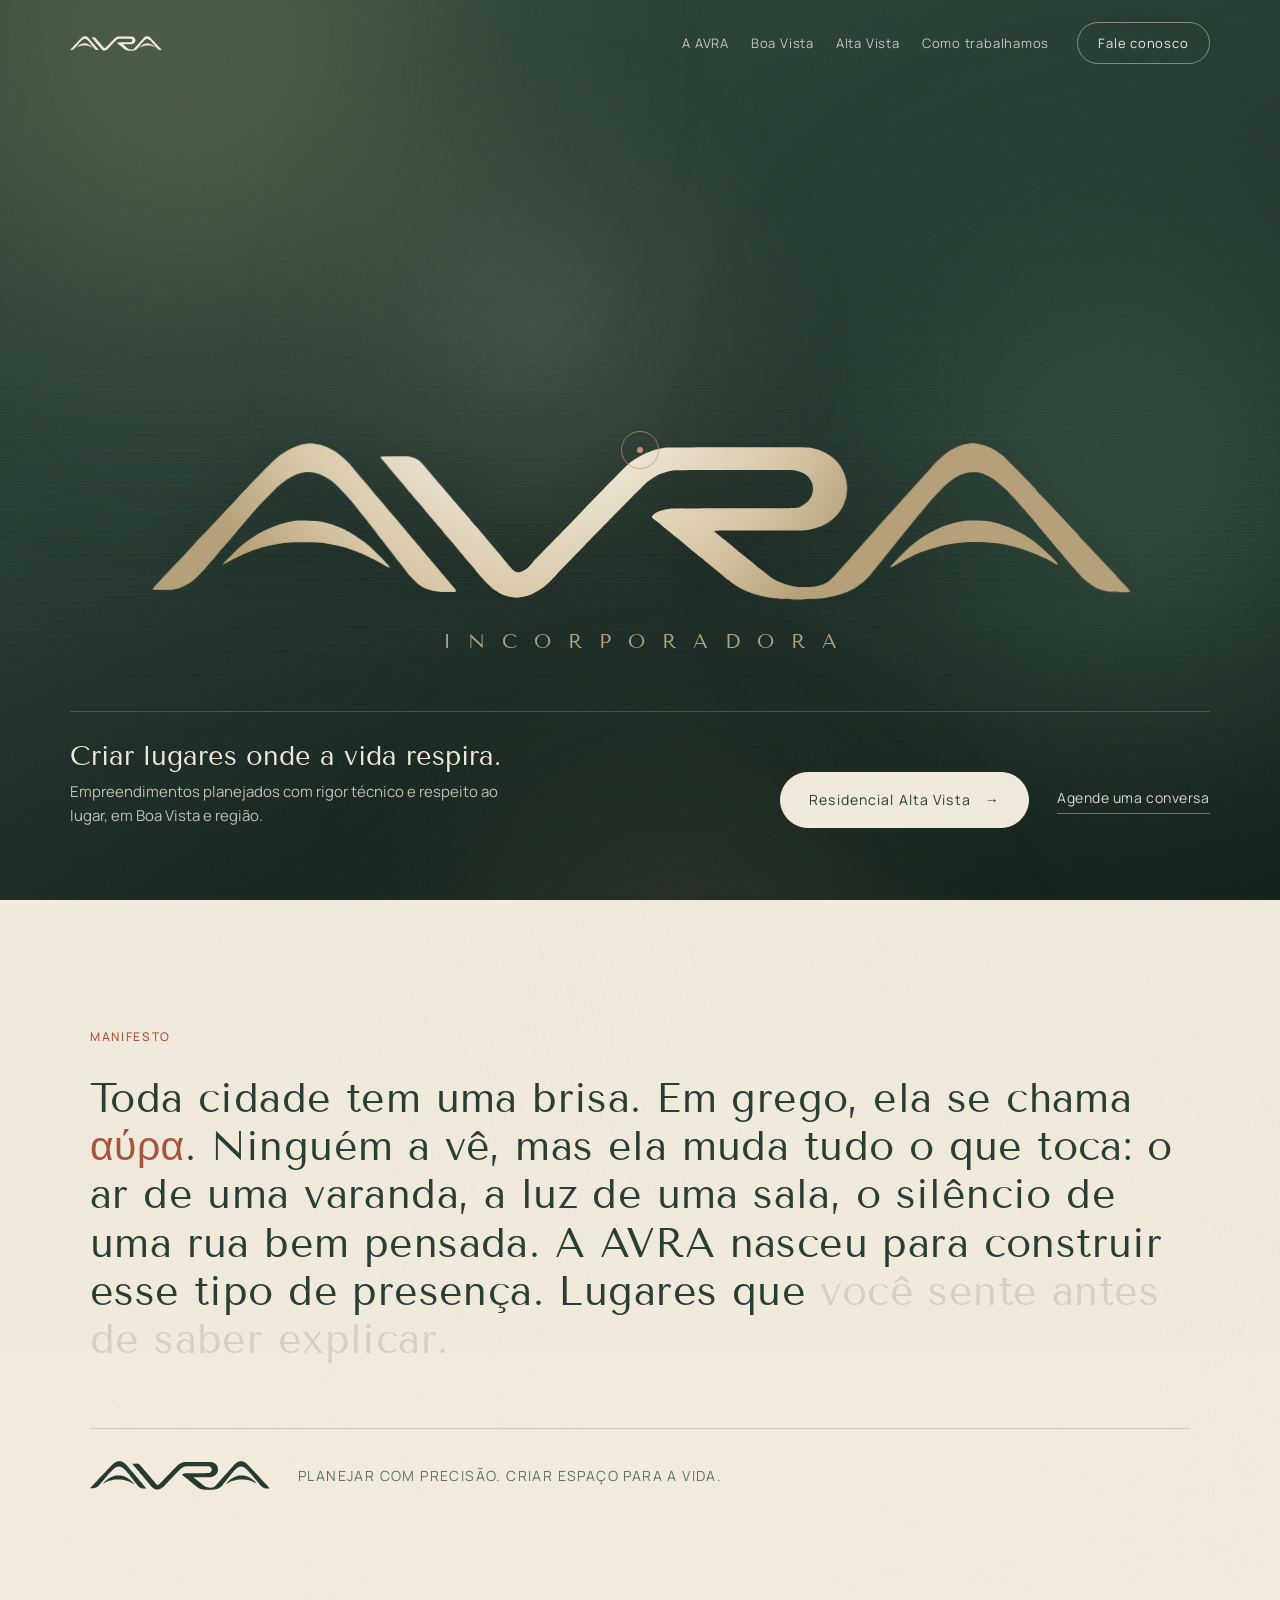
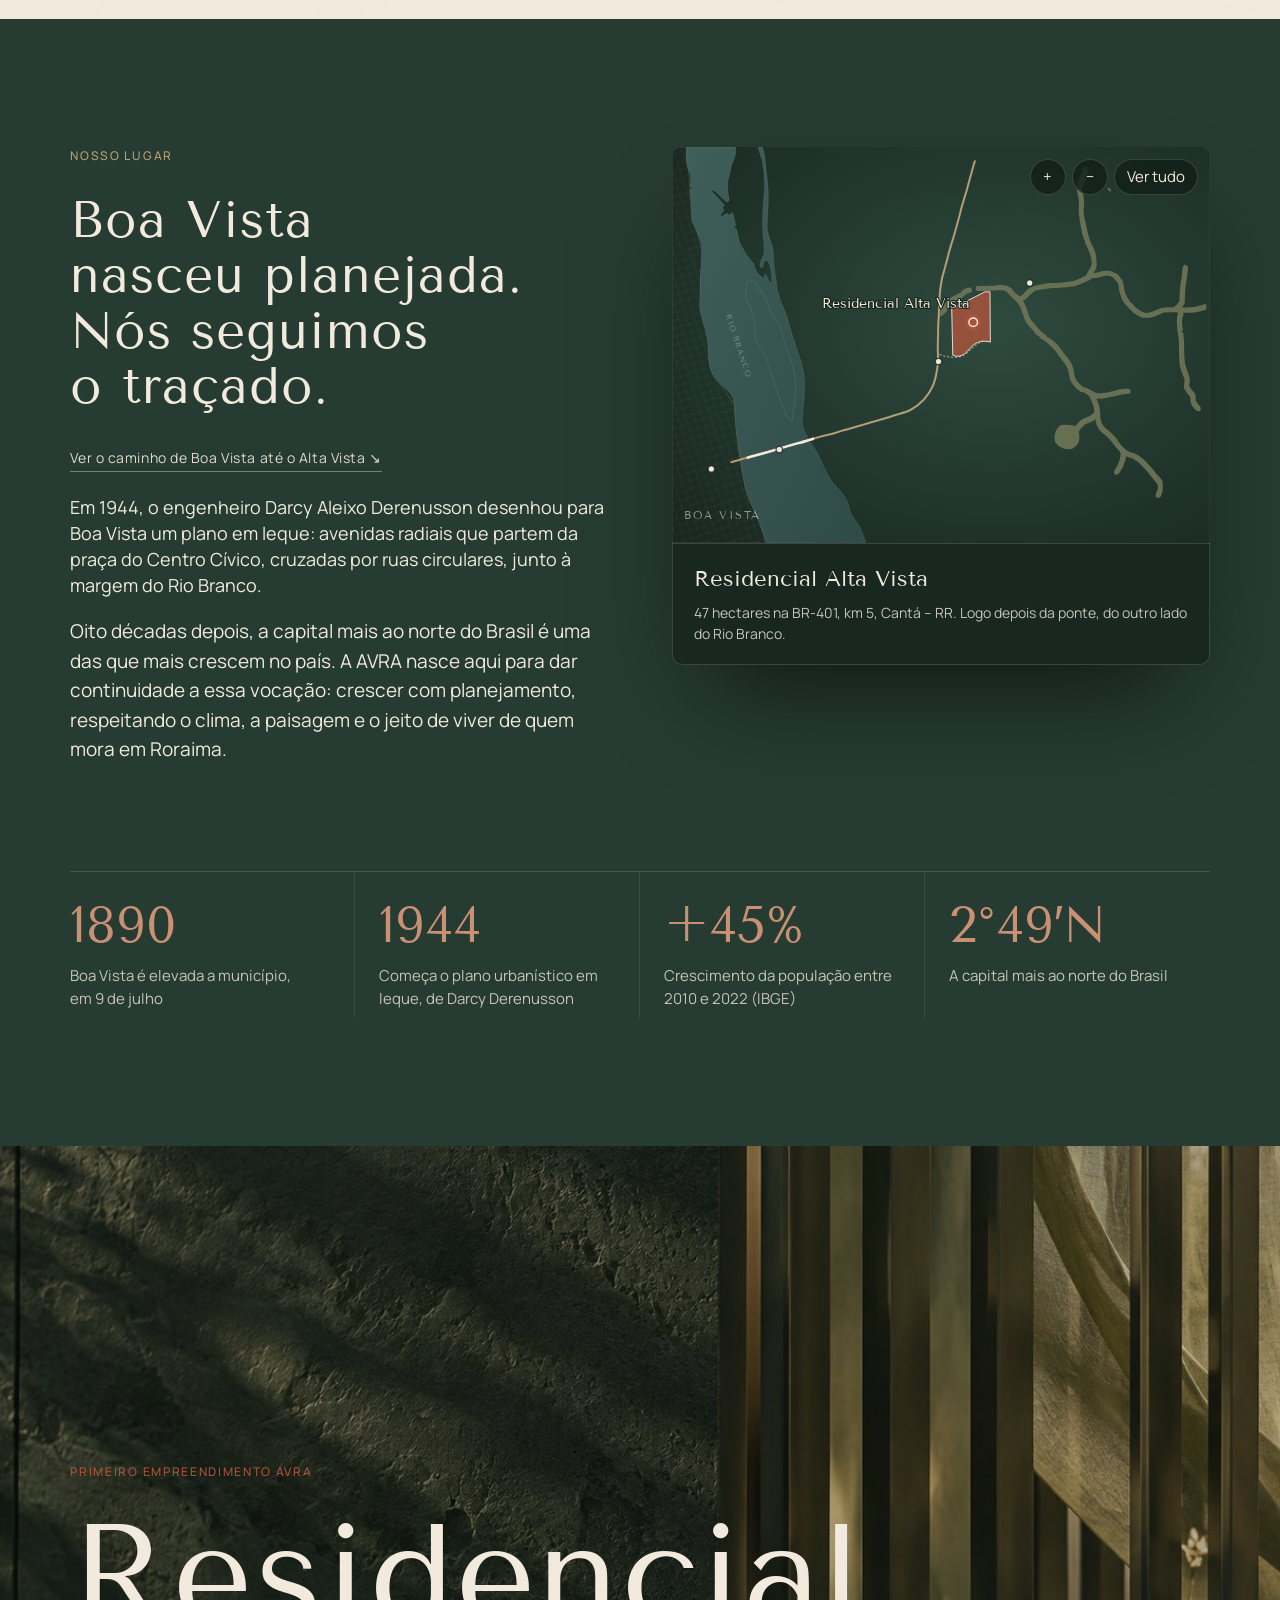
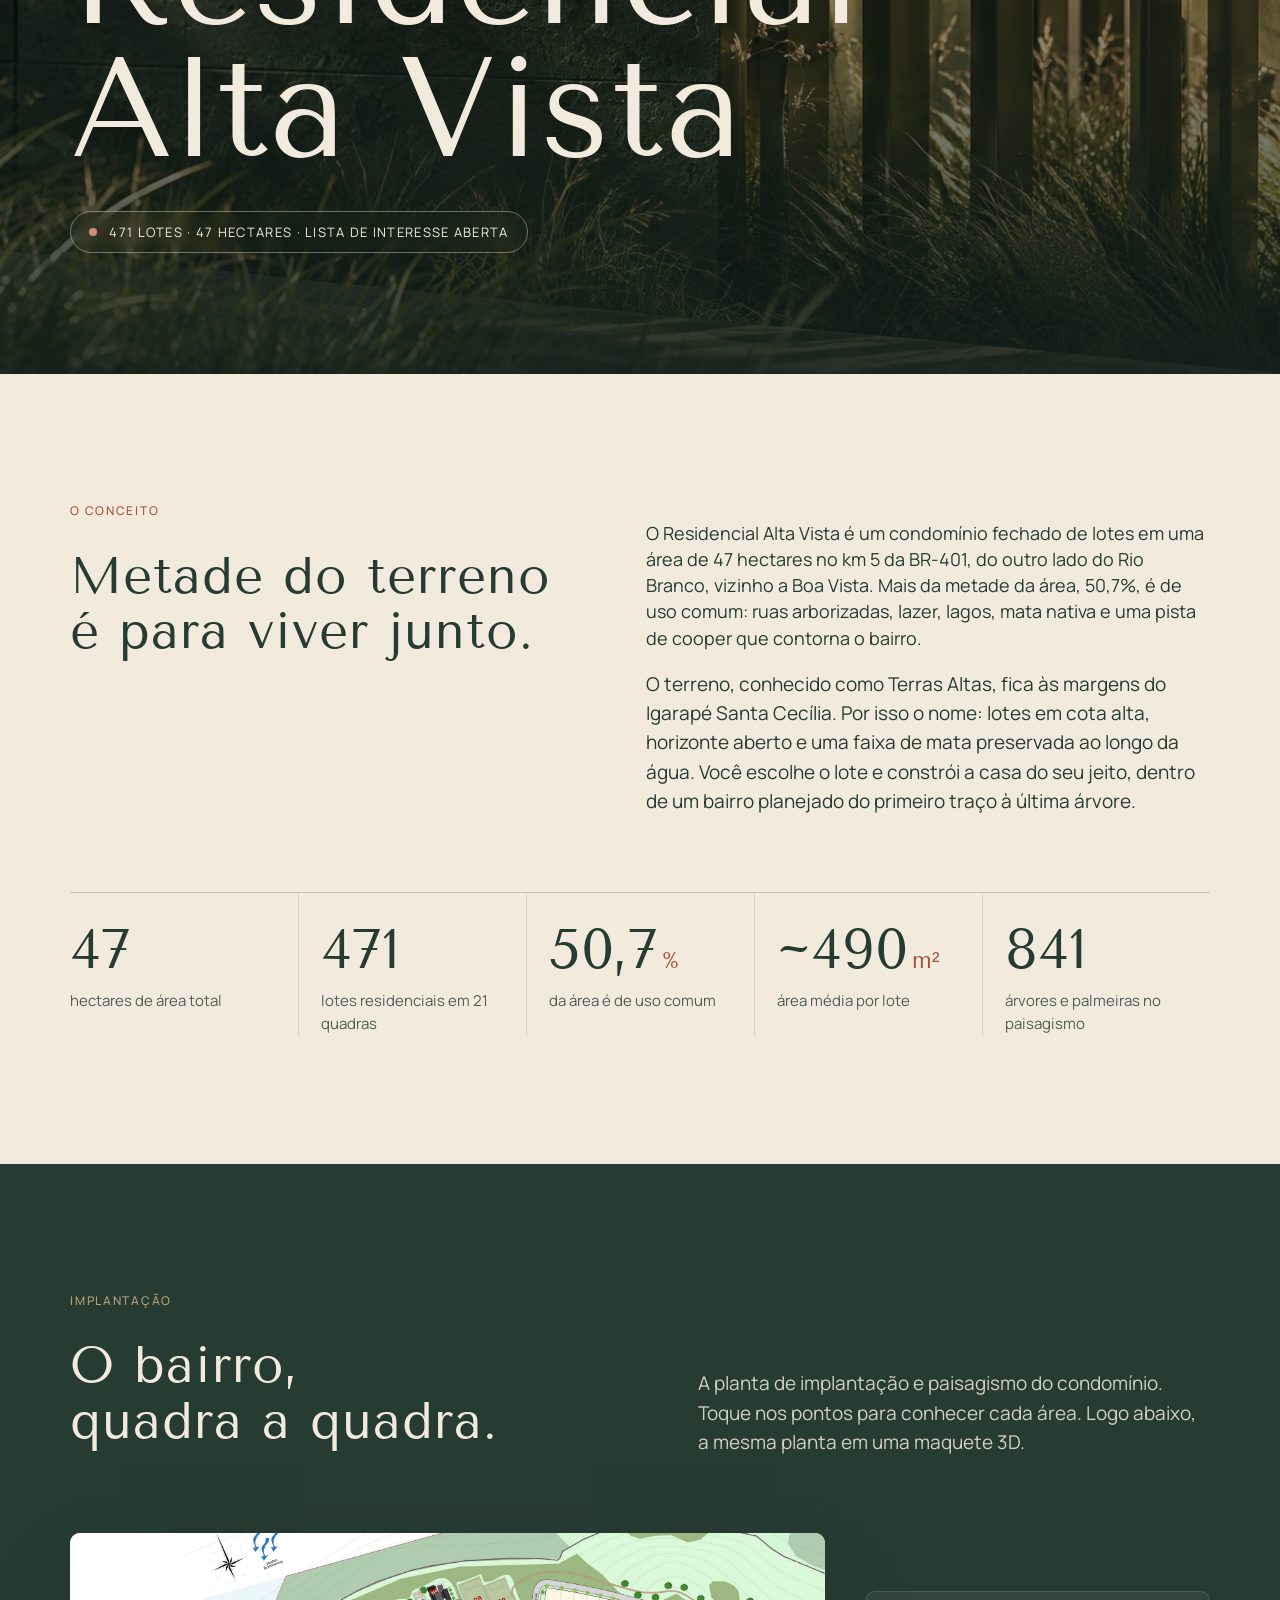
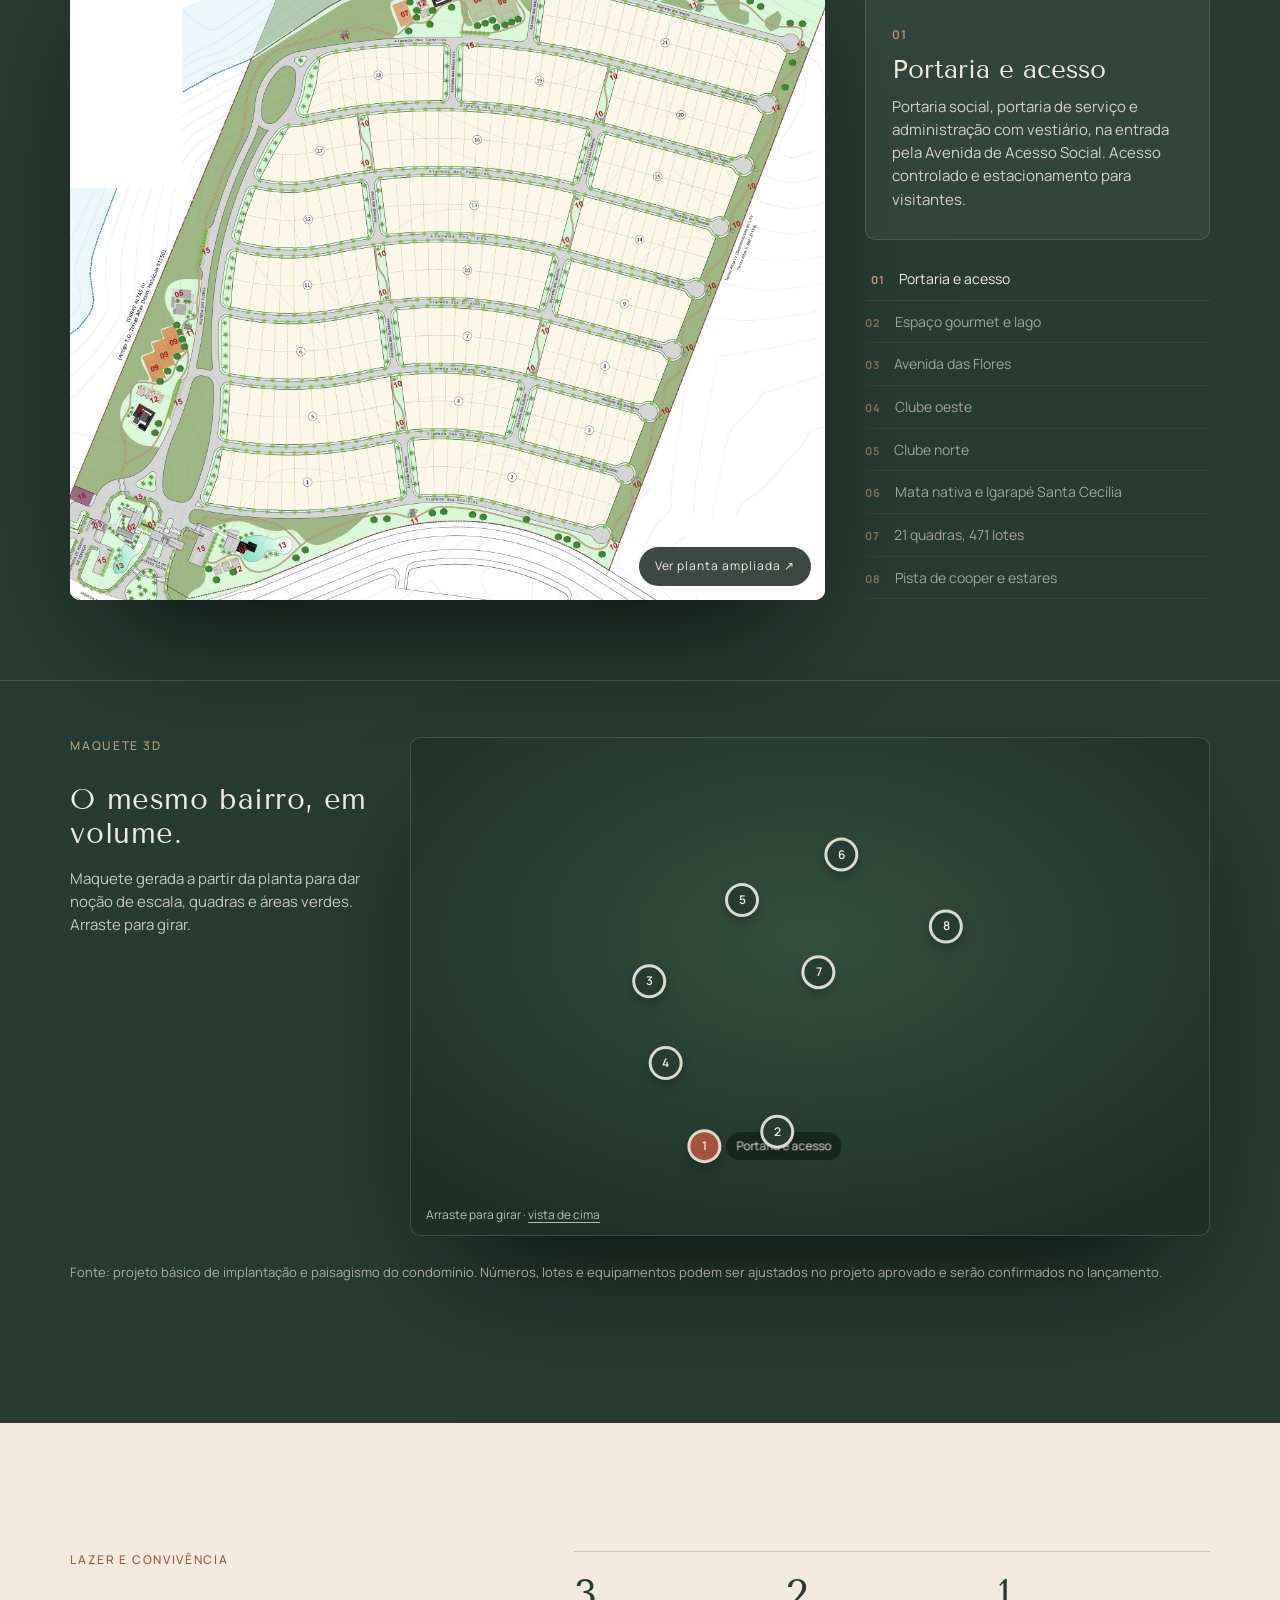
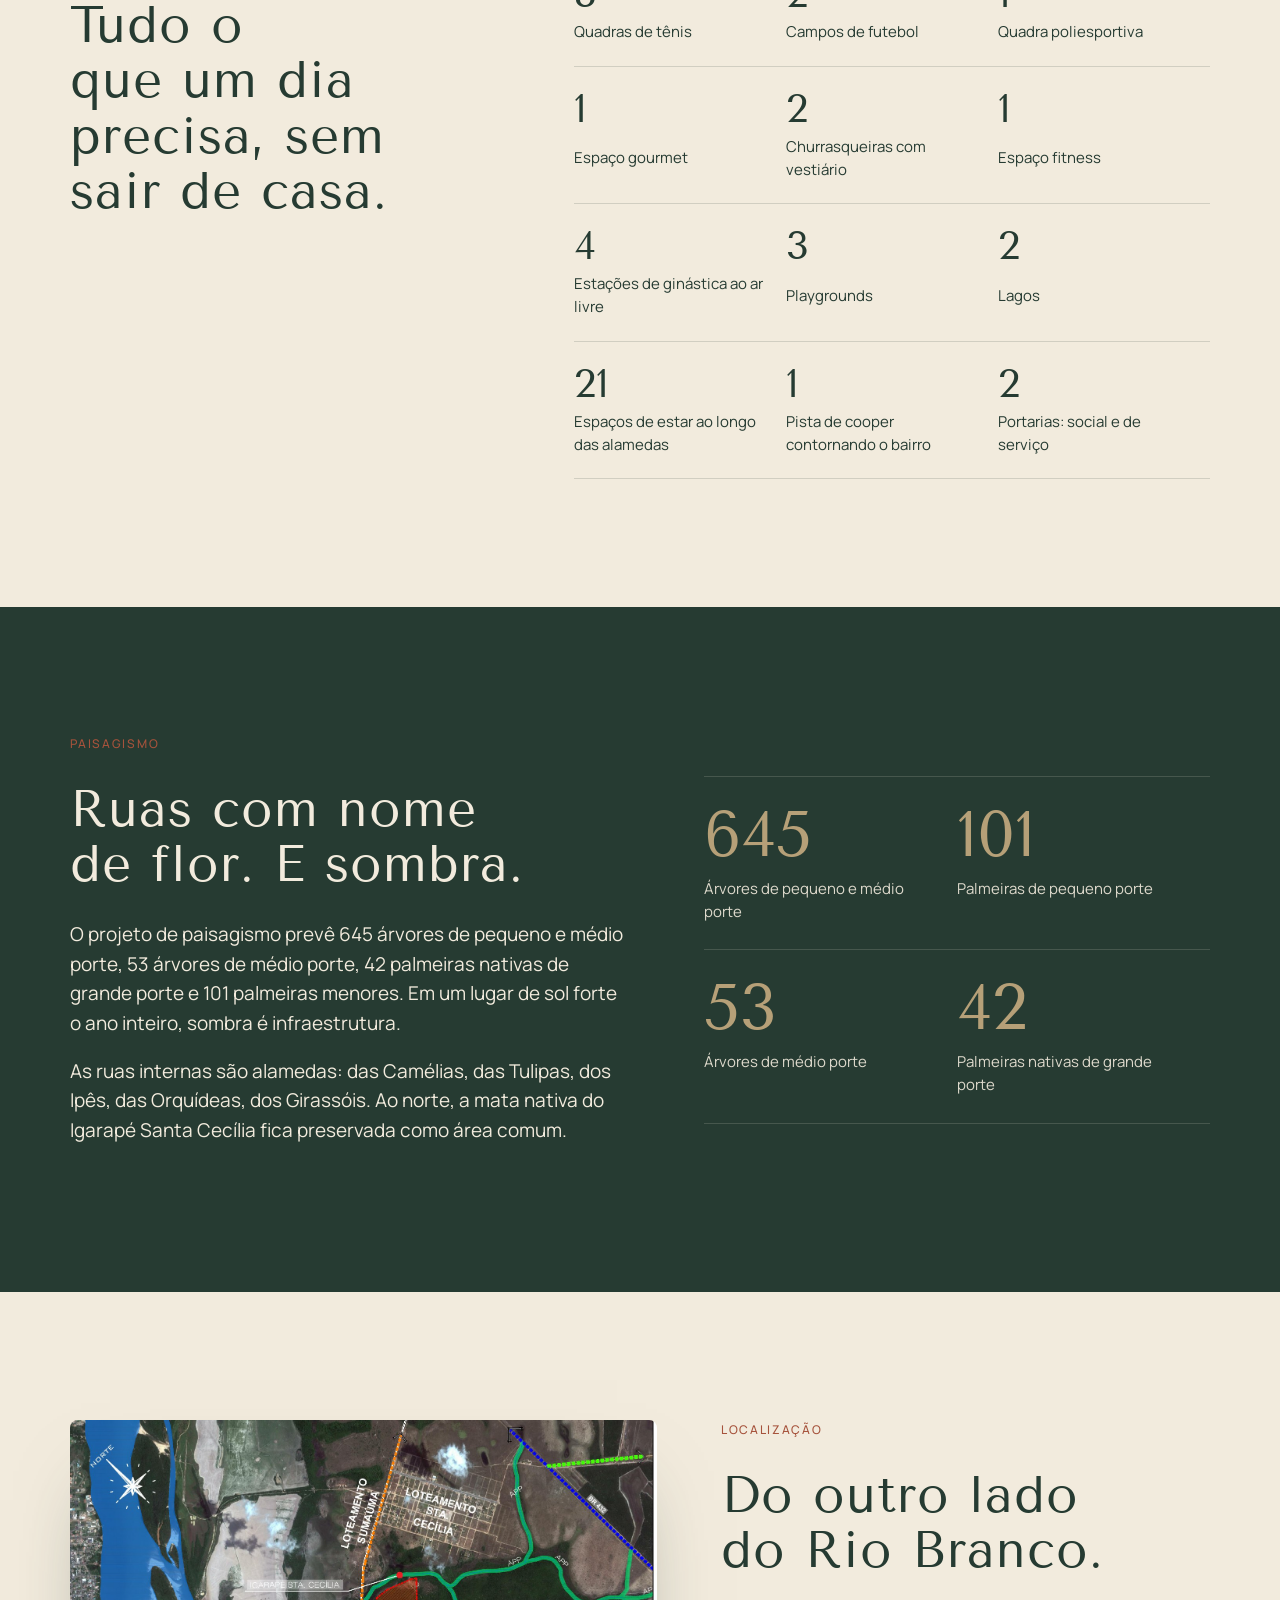
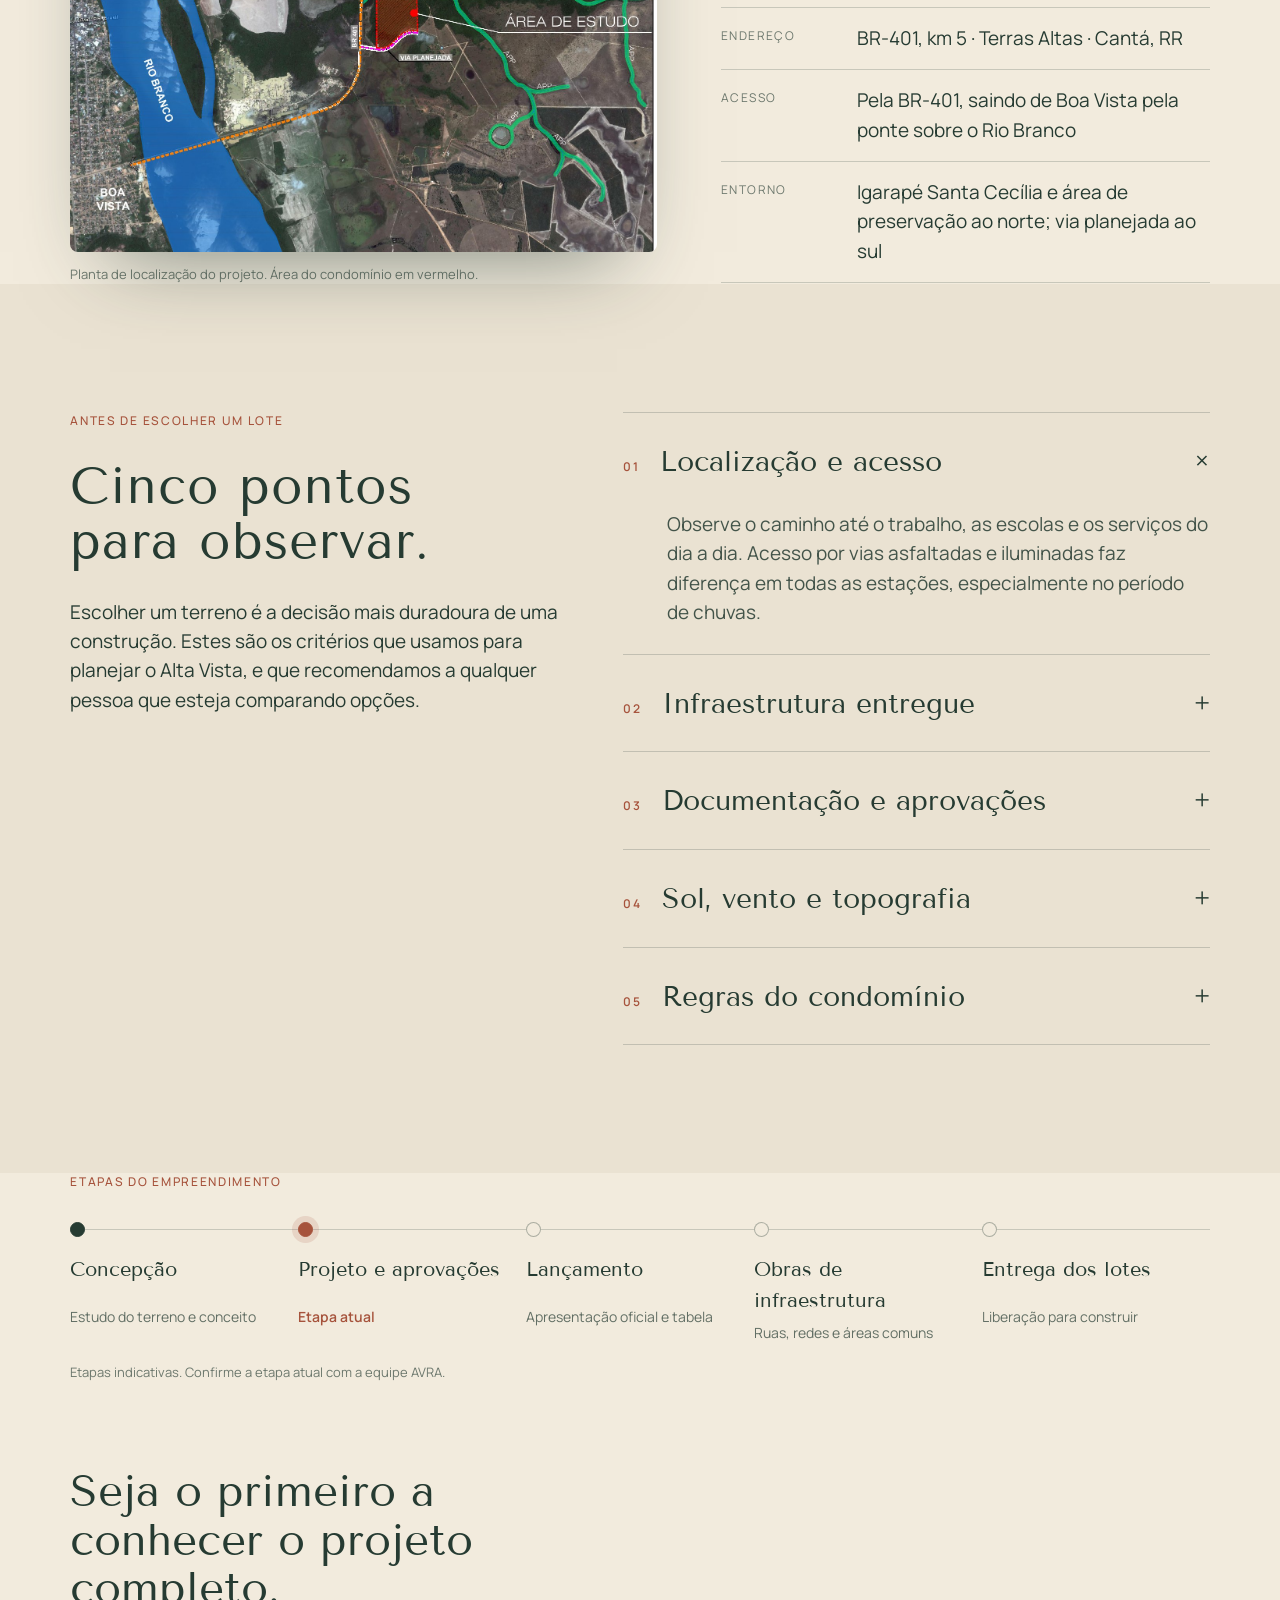
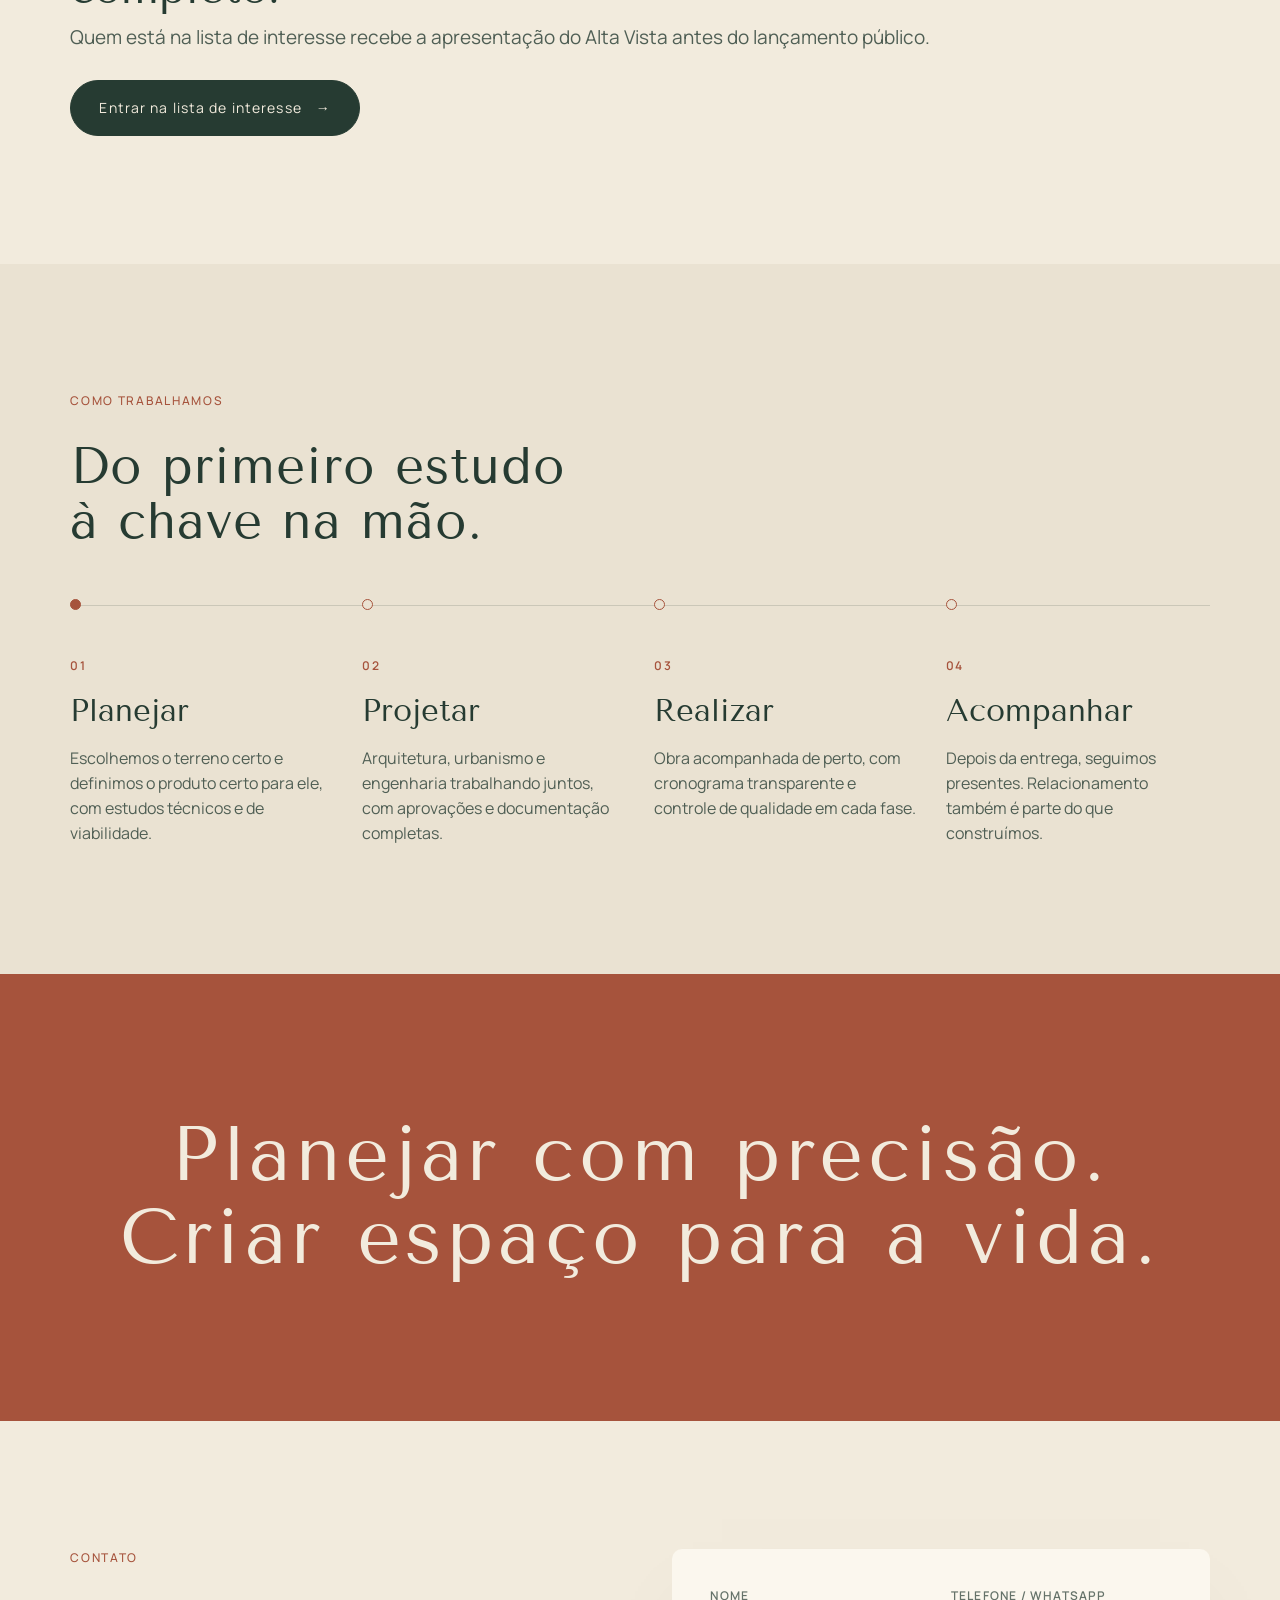
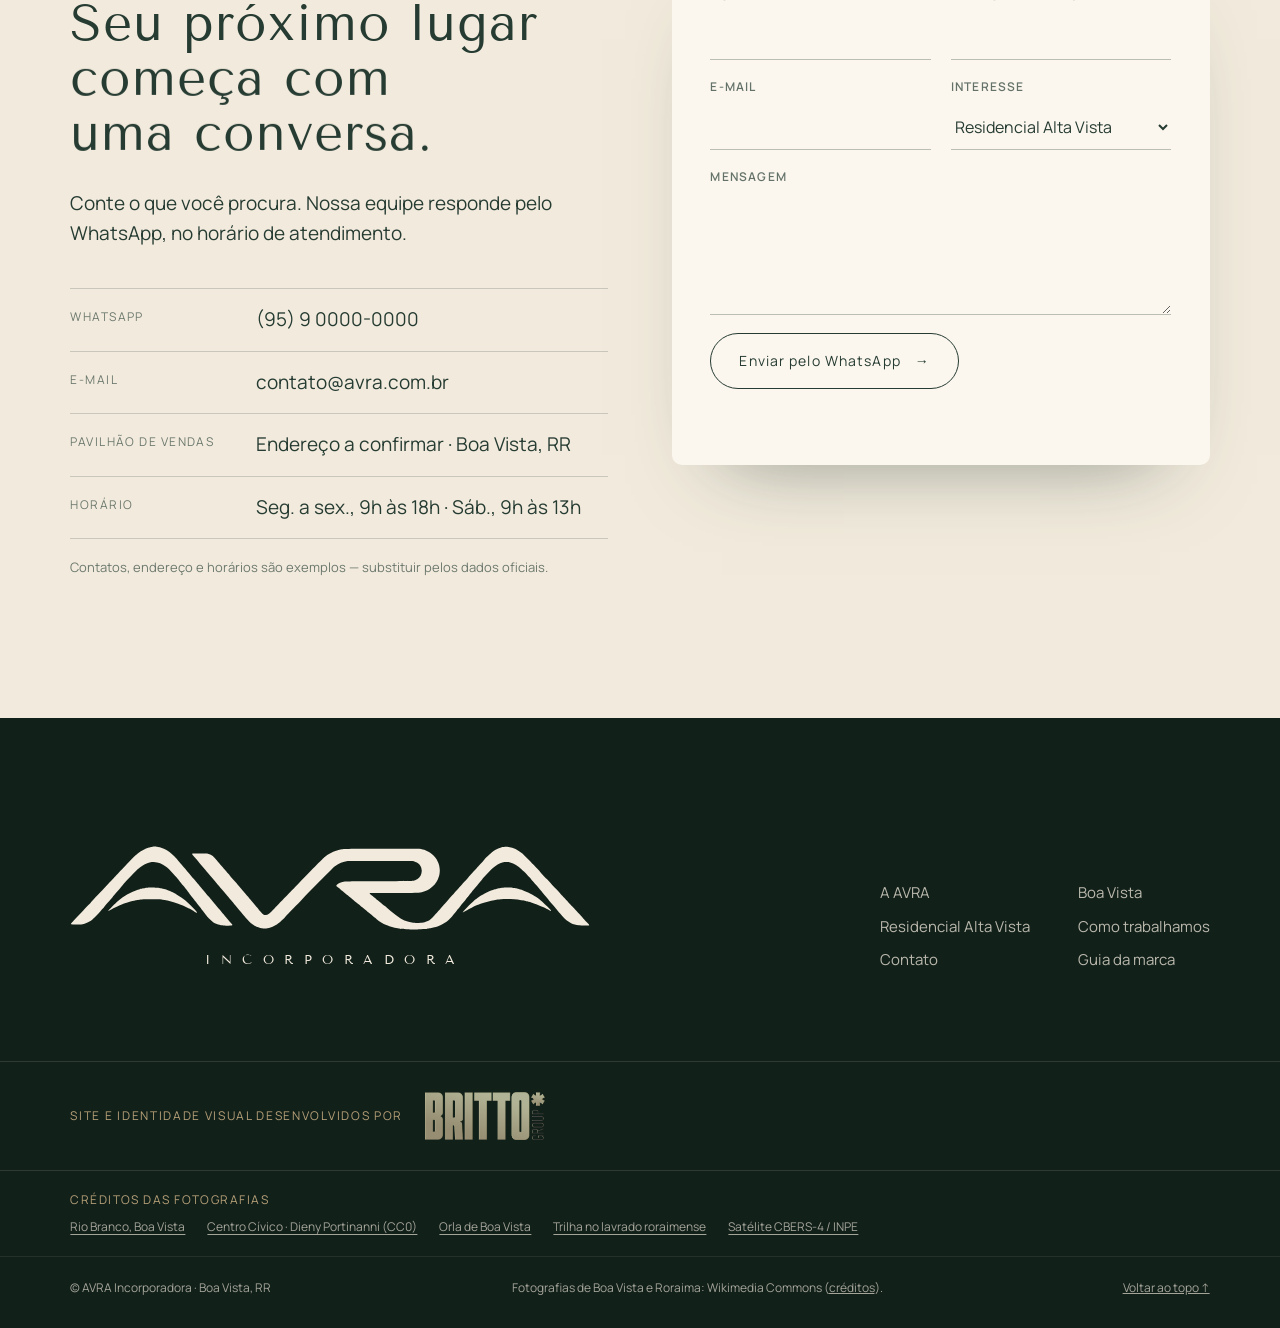
==== commit 16ad59f9: "Mapa de localização redesenhado em vetor: rio, cidade, BR-401, igarapés e terreno nas cores da marca" ====
--- a/index.html
+++ b/index.html
@@ -99,19 +99,30 @@
     </div>
     <div class="locmap" id="locmap">
       <div class="locmap__view" id="locView">
-        <div class="locmap__stage" id="locStage">
-          <img src="assets/photos/alta-vista-localizacao.jpg" alt="Imagem de satélite da região: Boa Vista à margem oeste do Rio Branco, a ponte e a BR-401 até a área do Residencial Alta Vista, junto ao Igarapé Santa Cecília" width="1503" height="1107" draggable="false">
-          <svg class="locmap__svg" viewBox="0 0 1000 1000" preserveAspectRatio="none" aria-hidden="true">
-            <path class="locmap__route" id="locRoute" d="M73 842 L107 766 L259 715 L430 646 L488 557 L493 513 L527 506 L557 443"/>
-            <path class="locmap__area" d="M523 398 L590 365 L596 470 L540 512 Z"/>
-          </svg>
-          <button type="button" class="lp lp--bv" style="left:7.3%;top:84.2%" data-k="0"><i></i><span>Centro de Boa Vista</span></button>
-          <button type="button" class="lp lp--river" style="left:14.6%;top:59.5%" data-k="1"><i></i><span>Rio Branco</span></button>
-          <button type="button" class="lp" style="left:18%;top:74%" data-k="2"><i></i><span>Ponte dos Macuxis</span></button>
-          <button type="button" class="lp" style="left:46%;top:60%" data-k="3"><i></i><span>BR-401</span></button>
-          <button type="button" class="lp" style="left:56.2%;top:35.1%" data-k="4"><i></i><span>Igarapé Santa Cecília</span></button>
-          <button type="button" class="lp lp--main is-on" style="left:55.7%;top:44.3%" data-k="5"><i></i><span>Residencial Alta Vista</span></button>
-        </div>
+        <svg class="locmap__svg" id="locSvg" viewBox="0 0 1503 1107" role="img" aria-label="Mapa: Boa Vista na margem oeste do Rio Branco; a BR-401 cruza o rio pela Ponte dos Macuxis e segue até o Residencial Alta Vista, junto ao Igarapé Santa Cecília, no município do Cantá">
+          <defs>
+            <radialGradient id="lmBg" cx="60%" cy="45%" r="80%"><stop offset="0" stop-color="#2E4A3E"/><stop offset="1" stop-color="#18271F"/></radialGradient>
+            <pattern id="lmCity" width="22" height="22" patternUnits="userSpaceOnUse" patternTransform="rotate(-18)"><path d="M0 0 H22 M0 0 V22" stroke="rgba(242,235,221,.16)" stroke-width="1.2"/></pattern>
+            <linearGradient id="lmWater" x1="0" y1="0" x2="1" y2="1"><stop offset="0" stop-color="#3F5E5A"/><stop offset="1" stop-color="#2F4B48"/></linearGradient>
+          </defs>
+          <rect width="1503" height="1107" fill="url(#lmBg)"/>
+          <path class="lm-city" d="M0 0 L40 0 L45 60 L50 120 L54 180 L71 240 L84 300 L80 360 L79 420 L85 480 L100 540 L104 600 L133 660 L174 720 L178 780 L186 840 L195 900 L207 960 L232 1020 L255 1080 L262 1107 L0 1107 Z" fill="url(#lmCity)"/>
+          <path class="lm-city-edge" d="M0 0 L40 0 L45 60 L50 120 L54 180 L71 240 L84 300 L80 360 L79 420 L85 480 L100 540 L104 600 L133 660 L174 720 L178 780 L186 840 L195 900 L207 960 L232 1020 L255 1080 L262 1107 L0 1107 Z"/>
+          <path class="lm-river" d="M 39.4 11.7 C 38.1 32.9, 40.3 49.2, 46.4 63.5 C 51.9 76.1, 52.3 78.2, 51.7 95.5 L 51.2 112 53.6 112 C 55.4 112, 56 112.5, 56 114.5 C 56 116.6, 55.5 117, 53 117 L 50 117 50.0 123.2 C 50.0 126.6, 50.9 134.9, 52.1 141.5 C 53.9 151.3, 54.4 157.7, 54.5 177 C 54.7 201.0, 55.4 211, 57.0 211 C 57.5 211, 58 211.4, 58 212.0 C 58 213.0, 59.2 215.8, 71.2 241 C 74.7 248.4, 78.2 256.5, 78.9 259 C 79.6 261.4, 80.8 265.4, 81.5 267.8 C 84.7 278.1, 83.8 339.5, 80.4 345.0 C 80.1 345.5, 78.0 420.5, 77.6 447 C 77.5 451.4, 79.5 462.6, 81.0 466.5 C 81.4 467.6, 82.0 469.6, 82.3 471 C 82.5 472.3, 83.5 476.2, 84.4 479.5 C 85.3 482.8, 86.5 487.0, 87.0 489 C 87.8 491.9, 89.9 499.4, 91.5 504.7 C 91.7 505.4, 92.6 506, 93.5 506 C 94.9 506, 95.1 506.6, 94.6 510.0 C 93.9 513.9, 94.2 515.7, 97.4 527.5 C 99.8 536.2, 101.0 546.9, 102.0 568.4 C 103.8 607.3, 104.9 615.5, 110.0 626.7 C 111.1 629.0, 112 631.8, 112 632.9 C 112 634.0, 112.4 635, 113.0 635 C 113.6 635, 114.6 636.2, 115.2 637.8 C 118.3 644.9, 129.2 657.4, 142 668.5 C 163.3 686.9, 172 698.9, 172 710.1 C 172 711.7, 172.3 713, 172.8 713 C 174.4 713, 176.6 735.4, 177.9 766.5 C 178.9 790.2, 179.4 794.7, 185.0 833 C 187.3 848.1, 189.3 862.4, 189.7 864.7 C 190.1 868.2, 190.6 868.9, 192.3 868.9 C 195.1 868.8, 203.7 866.6, 204.6 865.7 C 205.0 865.3, 206.8 865, 208.6 865 C 210.5 865, 212 864.5, 212 864.1 C 212 863.6, 213.6 863.0, 215.7 862.7 C 221.5 862.0, 229.1 859.9, 233.1 857.8 C 235.1 856.8, 238.2 855.9, 240.1 855.9 C 241.9 855.9, 244.6 855.2, 246 854.5 C 247.3 853.7, 249.7 853.0, 251.2 853.0 C 253.8 853.0, 259.0 851.1, 260 849.9 C 260.5 849.1, 265.7 848.1, 273.4 847.3 C 276.1 847.0, 279.3 846.1, 280.4 845.4 C 281.5 844.7, 284.1 843.8, 286.2 843.4 C 288.3 843.0, 290 842.3, 290 841.8 C 290 841.4, 291.3 841, 293 841 C 294.6 841, 296 840.5, 296 840 C 296 839.4, 297.3 839, 299 839 C 300.6 839, 302 838.5, 302 838 C 302 837.4, 303.7 837, 305.9 837 C 308.1 837, 310.1 836.5, 310.5 836 C 310.8 835.4, 312.4 835, 314 835 C 315.5 835, 317.1 834.5, 317.5 834 C 317.8 833.4, 319.4 833, 321.1 833 C 323.6 833, 338.9 828.6, 345.5 826.0 C 346.6 825.5, 350.2 824.6, 353.5 824.0 C 359.5 822.8, 371.0 819.5, 376.3 817.5 C 380.1 816.1, 379.6 810.2, 375.0 803.4 C 373.3 800.8, 371.6 797.3, 371.2 795.6 C 370.9 793.9, 370.0 791.9, 369.3 791.1 C 368.5 790.4, 368 788.6, 368 787.1 C 368 785.6, 367.5 783.9, 367.0 783.4 C 364.9 781.3, 363.8 764.9, 364.9 750.5 C 366.3 731.7, 366.6 728.9, 368.5 711.5 C 371.3 687.1, 371.1 644.5, 368.1 631 C 363.1 607.5, 357.0 585.5, 353.0 576.5 C 352.5 575.4, 351.4 572.2, 350.5 569.5 C 344.7 551.4, 342.3 544.2, 339.0 534.5 C 336.8 528.4, 332.6 514.5, 329.5 503.5 C 322.1 476.7, 318.4 465.4, 313.4 454.5 C 305.3 436.5, 297.3 413.5, 295.5 402.7 C 295.1 400.6, 294.5 399, 294.0 399 C 293.6 399, 292.9 394.3, 292.6 388.7 C 292.2 383.1, 291.0 373.1, 290.0 366.5 C 286.3 343.2, 284.0 321.7, 284.0 310.9 C 283.9 292.4, 282.2 281.8, 276.3 265.1 C 273.2 256.5, 270.1 246.5, 269.3 243 C 268.4 239.4, 267.3 234.9, 266.8 233 C 265.7 229.1, 266.2 210.4, 267.9 184.5 C 270.2 151.5, 269.7 117.8, 266.5 93.5 C 266.2 91.3, 265.5 85, 265.0 79.5 C 259.9 28.1, 258.4 17.2, 254.2 4.7 L 252.6 0 246.8 0 C 243.4 0, 241 0.4, 241 1.0 C 241 2.9, 246.2 20.2, 249.1 28.2 C 250.7 32.4, 252.4 39.2, 252.9 43.2 C 253.5 47.2, 254.6 54.3, 255.4 59 C 258.6 77.7, 259.7 108.5, 257.9 127.5 C 252.2 188.5, 251.7 226.5, 256.1 259.5 C 256.8 265, 257.5 276.2, 257.5 284.5 C 257.5 300.4, 257.5 300.1, 251.3 312.4 C 245.1 324.4, 244.6 337.3, 250.3 336.8 C 252.5 336.5, 253.5 335.8, 254.0 334 C 254.4 332.6, 255.7 328.2, 256.9 324.2 C 259.0 317.1, 259.1 317, 262.3 317 C 270.9 317, 277.6 336.0, 278.6 363.2 L 279.3 380 276.7 380 C 274.0 380, 268 369.9, 268 365.5 C 268 364.6, 267.3 363.6, 266.5 363.3 C 265.6 363.0, 265 361.9, 265 360.8 C 265 359.8, 264.5 359, 264 359 C 263.4 359, 263 358.3, 263 357.5 C 263 356.5, 262.0 356, 260.5 356 C 258.5 356, 258 356.5, 258 358.5 C 258 359.8, 258.4 361, 259 361 C 259.5 361, 260 362.1, 260 363.5 C 260 367.7, 254.7 366.9, 248.3 361.6 C 239.1 354.0, 234.3 347.2, 231.9 338.3 C 230.7 334.0, 229.4 329.5, 229.1 328.2 C 228.7 327.0, 226.1 323.3, 223.2 320.0 C 220.3 316.8, 218 313.6, 218 313.1 C 218 312.6, 217.6 312.0, 217.2 311.8 C 214.9 310.8, 203.1 293.0, 197.5 282.1 C 196.6 280.3, 195.0 278.0, 194.1 277.1 C 193.1 276.1, 191.6 273.2, 190.9 270.6 C 190.1 268.0, 189.2 266, 188.8 266 C 188.5 266, 188.0 264.5, 187.7 262.7 C 187.2 259.2, 182.5 237.9, 180.9 231.7 C 180.1 228.7, 179.4 228, 177.5 228 C 175.1 228, 174 226.3, 174 222.9 C 174 221.6, 174.6 221, 176 221 C 178.4 221, 178.4 220.4, 176.4 211.5 C 174.7 203.9, 174.4 202.6, 172.8 193.5 C 171.6 186.3, 170.6 185, 166.9 185 C 164.7 185, 164.0 185.5, 163.8 187.2 C 163.3 190.3, 158.4 191.0, 157.7 188.0 C 156.8 184.5, 151.7 185.3, 145.6 190 C 139.0 194.9, 136 195.2, 136 191 C 136 189.3, 136.4 188, 137 188 C 137.5 188, 138 187.3, 138 186.4 C 138 185.6, 138.6 184.6, 139.5 184.3 C 140.3 184.0, 141 183.1, 141 182.4 C 141 181.6, 141.9 180.5, 143 180 C 144.2 179.3, 145 177.9, 145 176.0 C 145 174.0, 144.4 173.0, 143 172.7 C 139.9 171.9, 140.3 167.3, 143.5 166.5 C 146.7 165.7, 147.0 161.0, 144 160.2 C 142.9 160.0, 142 159.2, 142 158.5 C 142 157.8, 139.3 154.4, 136 150.9 C 132.7 147.3, 130 144.2, 130 143.8 C 130 143.5, 128.2 141.6, 126 139.6 C 123.8 137.6, 122 135.6, 122 135.2 C 122 134.8, 119.7 132.5, 117 130.0 C 113.6 127.1, 112 124.9, 112 123.3 C 112 120.1, 115.8 120.1, 119 123.5 C 120.2 124.8, 121.9 126, 122.6 126 C 123.4 126, 124 126.4, 124 127 C 124 127.5, 124.6 128, 125.5 128 C 126.3 128, 127 128.5, 127 129.3 C 127 130.6, 131.0 135, 132.2 135 C 132.7 135, 140.4 142.1, 149.5 151.0 C 156.9 158.4, 161.5 151.8, 158.5 137.8 C 156.0 125.6, 154.7 111.0, 155.4 103 C 155.9 95.8, 157.1 90.3, 161.8 73 C 162.9 68.8, 164.7 61.1, 165.8 55.9 C 166.9 50.6, 169.2 43.4, 170.9 39.9 C 175.7 30.0, 178 20.4, 178 9.5 L 178 0 109.0 0 L 40.1 0 39.4 11.7 M 212.9 374.6 C 209.6 375.5, 208.2 381.3, 206.9 398.9 C 205.4 418.8, 205.9 421.9, 212.0 433.4 C 215.7 440.2, 220.6 453.2, 223.5 463.5 C 224.3 466.2, 226.5 473, 228.4 478.5 C 231.8 488.3, 231.9 488.7, 231.9 505.5 C 232.0 530.7, 234.5 541.0, 244.7 558.5 C 245.7 560.1, 248.2 564.4, 250.4 568 C 255.9 577.3, 257.9 580.8, 261.0 586.6 C 264.2 592.6, 272.8 617.7, 275.9 630 C 277.1 634.6, 280.1 644.3, 282.6 651.5 C 285.1 658.6, 287.3 665.6, 287.6 667 C 287.9 668.3, 288.9 671.3, 289.9 673.5 C 291.4 676.9, 293.4 681.6, 297.0 690.5 C 298.8 695.1, 301.5 702.2, 305.5 713.5 C 317.9 747.7, 320.7 754.0, 327.3 760.9 C 330.5 764.3, 336.4 766.6, 337.0 764.7 C 337.1 764.6, 337.5 758.2, 338.0 750.5 C 338.5 742.8, 339.3 734.4, 339.8 732 C 348.1 690.9, 348.4 657.7, 340.7 626.5 C 339.6 622.1, 338.4 616.9, 338.0 615 C 336.1 606.3, 330.3 588.8, 327.2 582 C 319.3 564.9, 317.0 558.6, 314.5 546.8 C 309.3 522.0, 304.6 504.4, 302.4 502 C 301.7 501.1, 300.8 499.3, 300.4 497.8 C 300.1 496.3, 299.0 494.3, 298.1 493.3 C 290.5 485.0, 277.9 465.7, 274.3 457 C 272.9 453.4, 271.1 449.1, 270.4 447.5 C 269.7 445.8, 267.0 439.1, 264.4 432.5 C 261.9 425.9, 258.9 419.3, 257.8 417.8 C 256.8 416.3, 256 414.8, 256 414.5 C 256 414.1, 254.4 411.8, 252.5 409.2 C 250.5 406.7, 249 404.3, 249 403.9 C 249 403.1, 245.4 397.3, 243.2 394.5 C 242.8 393.9, 241.8 392.2, 241.0 390.7 C 240.3 389.2, 238.8 387.7, 237.8 387.4 C 236.8 387.1, 236 386.4, 236 386.0 C 236 380.1, 220.6 372.5, 212.9 374.6 M 377.5 825.6 C 376.4 825.9, 374.0 826.7, 372.3 827.5 C 370.6 828.3, 367.6 829.0, 365.8 829.0 C 364.0 829.0, 361.1 829.9, 359.5 831 C 357.8 832.0, 355.0 832.9, 353.3 832.9 C 351.5 832.9, 349.8 833.4, 349.5 833.8 C 349.2 834.3, 347.5 835.0, 345.7 835.3 C 337.7 836.6, 326.2 839.6, 323.0 841.2 C 321.2 842.2, 318.4 843, 316.9 843 C 315.4 843, 314.0 843.3, 313.8 843.7 C 313.4 844.7, 303.2 847.8, 296.0 849.1 C 293.0 849.6, 290.3 850.4, 290.0 850.9 C 289.7 851.3, 287.0 852.0, 284.1 852.4 C 281.2 852.8, 277.6 853.8, 276.1 854.6 C 274.6 855.3, 271.8 855.9, 269.8 855.9 C 267.6 855.9, 266 856.5, 265.6 857.3 C 265.3 858.2, 262.9 859.0, 259.8 859.5 C 256.8 859.9, 253.2 860.8, 251.8 861.6 C 250.3 862.3, 247.5 863, 245.6 863 C 243.7 863, 242.0 863.4, 241.8 864.0 C 241.6 864.5, 239.0 865.3, 236.0 865.6 C 232.9 866.0, 229.9 866.8, 229.3 867.5 C 228.6 868.1, 225.4 869.2, 222.1 869.9 C 218.7 870.5, 215.7 871.5, 215.4 872.0 C 215.1 872.5, 213.1 873, 211 873 C 208.8 873, 206.8 873.3, 206.5 873.8 C 206.0 874.6, 201.6 876.0, 194.6 877.4 C 191.3 878.1, 191.3 877.8, 194.9 899.5 C 196.1 906.6, 197.5 914.9, 198.0 918 C 198.5 921.0, 199.3 925.5, 199.8 928 C 200.4 930.4, 201.2 934.9, 201.8 938 C 202.4 941.0, 203.6 945.9, 204.4 949 C 205.2 952.0, 205.9 955.7, 205.9 957.1 C 205.9 958.6, 206.4 960.1, 207 960.5 C 207.5 960.8, 208.0 962.1, 208.0 963.3 C 208.0 965.3, 211.0 975.2, 212.8 979.5 C 213.3 980.6, 214.3 983.3, 214.9 985.5 C 215.6 987.7, 218.3 993.7, 221.0 999 C 223.7 1004.2, 228.7 1014.1, 232.0 1021 C 235.3 1027.8, 239.2 1035.6, 240.5 1038.2 C 243.5 1043.7, 247 1053.5, 247 1056.2 C 247 1057.3, 247.6 1059.6, 248.3 1061.3 C 251.5 1068.7, 252.3 1070.9, 254.6 1078.5 C 255.9 1082.9, 258.7 1091.1, 260.7 1096.7 L 264.5 1106.9 403.2 1106.9 C 497.9 1106.9, 542 1106.6, 542 1105.9 C 542 1105.4, 541.2 1103.2, 540.4 1101.2 C 539.5 1099.1, 537.5 1093.9, 536.0 1089.5 C 527.8 1066.0, 523.1 1056.5, 515.7 1047.9 C 515.0 1047.1, 513.0 1044.6, 511.4 1042.4 C 509.8 1040.2, 508.2 1038.2, 507.8 1038 C 507.1 1037.4, 504.1 1032.4, 501.1 1027 C 500.1 1025.0, 498.2 1019.6, 497.1 1015 C 489.2 983.7, 487.8 981.1, 466.8 957.8 C 448.8 937.8, 439.9 925.3, 430.9 907 C 426.9 899.0, 423.1 891.3, 422.4 890 C 421.7 888.6, 419.5 883.5, 417.5 878.7 C 413.2 868.2, 404.4 850.9, 402.7 849.4 C 401.5 848.4, 399.2 844.8, 396.7 840 C 396.0 838.6, 394.9 836.9, 394.2 836.1 C 393.5 835.4, 393 834.5, 393 834.1 C 393 833.7, 392.2 832.4, 391.2 831.3 C 390.2 830.2, 389.0 828.5, 388.3 827.4 C 387.2 825.4, 381.9 824.6, 377.5 825.6" fill="url(#lmWater)"/>
+          <path class="lm-creek" d="M 1150.9 57.5 C 1150.4 58.9, 1150 60.8, 1150 61.6 C 1150 62.4, 1146.8 69.6, 1143.0 77.5 C 1131.2 101.8, 1129.8 110.8, 1134.6 133.1 C 1137.9 148.1, 1138.4 155.9, 1137.1 170.9 C 1135.6 188.5, 1146.5 248.1, 1153.8 261.7 C 1154.5 262.9, 1155 264.8, 1155 266.0 C 1155 267.3, 1156.4 271.2, 1158.1 274.9 C 1171.6 303.4, 1175.9 320.4, 1172.4 331.4 C 1171.5 334.4, 1170.2 337.0, 1169.6 337.3 C 1169.0 337.5, 1166.0 342.7, 1163 348.8 C 1157.5 359.8, 1157.4 359.9, 1151.8 362.4 C 1148.7 363.8, 1145.7 365, 1145.1 365 C 1144.5 365, 1144 365.4, 1144 366 C 1144 366.5, 1143.5 367, 1142.9 367 C 1142.3 367, 1138.2 368.5, 1133.8 370.5 C 1129.4 372.4, 1123.9 374.4, 1121.6 374.9 C 1113.8 376.6, 1092.5 379.3, 1087.7 379.1 C 1085.1 378.9, 1083 379.2, 1083 379.7 C 1083 380.1, 1075.6 380.5, 1066.7 380.5 C 1053.6 380.6, 1047.5 381.2, 1035.5 383.4 C 1004.2 389.0, 999.2 391.5, 985.2 407.5 C 978.1 415.6, 976.6 417, 974.2 417 C 971.3 417, 962.1 411.3, 959 407.5 C 957.6 405.8, 955.2 403.2, 953.7 401.6 C 952.2 400.0, 951 398.3, 951 397.9 C 951 396.0, 940.9 389.7, 934.9 387.9 C 928.1 385.9, 911 385.1, 911 386.8 C 911 387.2, 907.5 387.6, 903.2 387.6 C 896.8 387.5, 881.9 387.9, 853.2 388.8 L 850 389 850.0 394.7 C 850.0 397.9, 850.3 401.0, 850.7 401.6 C 851.7 403.1, 879.8 402.7, 903 401.0 C 927.1 399.1, 933.8 400.8, 941.0 410.5 C 943.3 413.6, 946.0 416.4, 947.1 416.7 C 948.1 417.0, 949 417.8, 949 418.5 C 949 419.2, 950.9 421.3, 953.2 423.1 C 958.4 427.0, 962.5 431.2, 966.4 436.5 C 969.5 440.6, 970.8 442.2, 972.5 444.2 C 973.1 444.9, 974.1 447.5, 974.8 450 C 975.6 452.4, 977.6 458.3, 979.4 463 C 981.2 467.6, 983.0 473.0, 983.3 474.9 C 984.6 481.8, 993.0 497, 995.6 497 C 996.3 497, 997.0 497.5, 997.0 498.2 C 997.0 498.9, 998.9 501.5, 1001.2 504.1 C 1007.9 511.5, 1010.3 514.3, 1012.2 517 C 1015.8 522.3, 1021.6 527.8, 1024.2 528.5 C 1026.0 528.9, 1027 529.8, 1027 531.0 C 1027 532.1, 1028.2 533.6, 1029.8 534.4 C 1031.4 535.2, 1034.0 536.9, 1035.6 538.2 C 1037.2 539.5, 1040.0 541.5, 1041.9 542.5 C 1046.3 545.0, 1046.2 544.9, 1060.5 558.8 C 1068.4 566.5, 1074.6 573.6, 1078.9 580 C 1082.4 585.2, 1088.5 593.3, 1092.5 598.0 C 1099.1 605.6, 1103.9 613.5, 1107.1 621.7 C 1107.6 623.2, 1108.7 628.7, 1109.5 634 C 1112.1 652.4, 1116.9 661.8, 1129.7 674.2 C 1133.0 677.4, 1136.5 680, 1137.4 680 C 1138.4 680, 1139.4 680.8, 1139.7 681.9 C 1140.2 684.1, 1140.7 684.3, 1149.3 686.0 C 1156.2 687.3, 1170 699.6, 1170 704.3 C 1170 705.0, 1170.3 706.0, 1170.8 706.5 C 1175.4 711.9, 1182.5 737.0, 1180.5 740.9 C 1177.5 746.6, 1170.6 751.5, 1159.4 755.9 C 1146.0 761.2, 1142.4 763.6, 1133.6 773.3 C 1127.0 780.7, 1126.7 780.9, 1124.1 779.6 C 1117.2 776.1, 1100.0 775.1, 1089.0 777.5 C 1073.5 780.8, 1062.7 817.1, 1074.0 828 C 1074.3 828.2, 1075.2 829.6, 1076.2 831.1 C 1082.3 840.8, 1106.2 848.3, 1117.4 844.1 C 1123.7 841.7, 1130.3 835.9, 1134.7 829.1 C 1138.7 822.9, 1139.9 813.6, 1138.1 802 C 1137.4 796.8, 1137.5 795.1, 1138.6 793.9 C 1139.3 793.0, 1140 791.9, 1140 791.3 C 1140 790.8, 1140.7 789.7, 1141.7 788.8 C 1142.7 787.9, 1145.9 784.7, 1148.8 781.6 C 1151.8 778.5, 1155.3 775.6, 1156.6 775.3 C 1157.9 775.0, 1159 774.4, 1159 774.0 C 1159 773.5, 1161.3 772.4, 1164.2 771.5 C 1172.4 768.9, 1178.2 766.0, 1181.0 763.0 L 1183.6 760.3 1184.7 768.2 C 1186.9 782.9, 1195.8 795.4, 1211.2 805.6 C 1213.5 807.1, 1218.6 811.9, 1222.5 816.2 C 1231.4 826.2, 1231.1 825.8, 1233.9 830 C 1235.3 831.9, 1236.6 833.7, 1237.0 834 C 1237.3 834.2, 1239.4 837.0, 1241.7 840.1 C 1244.0 843.1, 1247.6 847.2, 1249.9 849.2 C 1256.5 854.8, 1255.5 866.1, 1246.6 887.0 C 1245.8 889.0, 1243.0 893.7, 1240.5 897.5 C 1229.9 913.7, 1240.2 924.0, 1252.2 909.1 C 1253.2 907.9, 1254 906.7, 1254 906.4 C 1254 906.0, 1255.5 903.4, 1257.5 900.5 C 1259.4 897.6, 1261 894.7, 1261 894.0 C 1261 893.3, 1261.6 891.3, 1262.4 889.6 C 1265.6 882.6, 1269 871.6, 1269 868.4 L 1269 865.0 1272.7 866.3 C 1274.8 867.1, 1278.5 868.3, 1281 868.9 C 1288.6 871.0, 1291.4 872.3, 1292.8 874.2 C 1293.5 875.1, 1294.6 876.0, 1295.3 876.0 C 1296.4 876.0, 1302.7 880.6, 1308 885.3 C 1310.1 887.3, 1318.6 896.5, 1330.0 909.0 C 1331.7 910.9, 1336.9 917.4, 1341.7 923.5 C 1346.4 929.5, 1352.0 936.4, 1354.1 938.8 C 1358.2 943.5, 1359.7 954.0, 1357.0 958.7 C 1353.3 965.1, 1351.0 976.2, 1352.9 978.4 C 1354.7 980.5, 1360.6 981.4, 1363.6 980.1 C 1372.1 976.2, 1375.9 934.6, 1368.2 929.7 C 1367.5 929.2, 1367 928.2, 1367 927.5 C 1367 926.8, 1365.4 924.9, 1363.5 923.4 C 1361.5 921.9, 1359.7 919.9, 1359.4 918.9 C 1359.2 918.0, 1357.9 916.8, 1356.6 916.2 C 1355.3 915.6, 1353.5 913.6, 1352.7 911.8 C 1351.8 910.0, 1348.2 905.5, 1344.8 901.9 C 1341.3 898.3, 1334.9 891.1, 1330.5 885.9 C 1318.5 871.6, 1301.2 858.8, 1289.4 855.7 C 1278.9 852.8, 1270.8 848.6, 1264.9 842.8 C 1261.9 839.8, 1258.6 836.7, 1257.5 835.9 C 1256.4 835.1, 1254.8 833.3, 1254.1 831.8 C 1253.3 830.3, 1251.4 827.7, 1249.8 826.0 C 1248.2 824.2, 1247 822.5, 1247 822.1 C 1247 818.5, 1229.0 799.3, 1218.4 791.4 C 1202.4 779.6, 1197.0 767.6, 1197.0 743.6 C 1197.0 736.4, 1193.5 718.8, 1191.0 713.5 C 1189.6 710.5, 1187 703.8, 1187 703.2 C 1187 703.0, 1188.2 703.1, 1189.8 703.4 C 1196.8 704.9, 1219.5 701.5, 1245.5 694.9 C 1251.5 693.4, 1261.6 691.6, 1268 690.9 C 1281.3 689.5, 1282 689.1, 1282 683.5 C 1282 676.7, 1279.9 675.6, 1269.2 676.2 C 1259.2 676.8, 1244.4 678.8, 1241.5 680.0 C 1239.2 680.9, 1226.9 684.0, 1216 686.6 C 1211.5 687.6, 1204.1 688.3, 1198 688.4 L 1187.5 688.5 1177.7 683.5 C 1172.3 680.9, 1168 678.3, 1168 678.0 C 1168 676.6, 1160.1 673.2, 1154.3 672.1 C 1148.5 671.0, 1147.8 670.5, 1139.2 662.0 C 1128.7 651.6, 1125.8 645.6, 1123.3 628.0 C 1120.8 610.9, 1115.9 600.7, 1103.4 586.3 C 1099.5 581.8, 1093.7 574.1, 1090.5 569.3 C 1080.4 554.0, 1059.3 534.3, 1051.2 532.5 C 1048.9 532.0, 1048 531.2, 1048 529.9 C 1048 528.8, 1045.9 526.7, 1042.5 524.4 C 1035.7 520.0, 1028.0 512.2, 1018.5 500.4 C 1014.5 495.5, 1009.5 489.8, 1007.3 487.9 C 1003.4 484.4, 997.8 473.6, 996.4 467.1 C 996.1 465.3, 994.2 459.9, 992.4 455.1 C 990.5 450.4, 989 445.7, 989 444.7 C 989 443.7, 988.3 442.6, 987.5 442.3 C 986.6 442.0, 986 440.6, 986 439.3 C 986 437.9, 984.8 435.3, 983.5 433.5 C 980.4 429.5, 980.3 429, 983.3 429 C 984.5 429, 986.6 427.9, 987.7 426.7 C 988.9 425.5, 990.9 423.5, 992.2 422.3 C 993.4 421.2, 996.1 418.2, 998.2 415.8 C 1000.3 413.3, 1004.5 409.5, 1007.7 407.4 C 1010.9 405.2, 1014.0 402.9, 1014.8 402.2 C 1015.5 401.5, 1017.3 401, 1018.9 401 C 1021.3 401, 1033.0 399.0, 1055.0 395.0 C 1058.1 394.4, 1065.9 393.9, 1072.5 393.9 C 1093.3 393.9, 1130.9 389.5, 1131.8 386.9 C 1132.0 386.4, 1133.0 386, 1134.2 386 C 1137.3 386, 1173 369.7, 1173 368.2 C 1173 367.5, 1173.3 366.9, 1173.7 366.9 C 1174.1 366.9, 1178.0 366.7, 1182.4 366.5 C 1186.8 366.2, 1190.6 365.6, 1190.8 365.0 C 1191.0 364.4, 1192.8 364, 1194.8 363.9 C 1196.8 363.9, 1200.9 363.0, 1204 361.8 C 1210.4 359.4, 1225.9 359.8, 1228.6 362.5 C 1229.4 363.3, 1231.0 364, 1232.0 364 C 1233.1 364, 1234 364.6, 1234 365.4 C 1234 366.2, 1234.5 367.2, 1235.3 367.7 C 1236.0 368.1, 1238.5 371.0, 1240.9 374.2 C 1243.3 377.4, 1245.5 380, 1245.8 380 C 1247.0 380, 1249 387.9, 1249.0 392.7 C 1249.0 397.7, 1252.1 410.2, 1256.0 420.5 C 1260.3 432.0, 1265.3 438.3, 1286.0 458.9 C 1291.9 464.7, 1296.0 467.7, 1304.0 472 L 1314.5 477.5 1327.0 477.5 C 1334.2 477.5, 1340.7 477.0, 1342.0 476.3 C 1343.4 475.7, 1346.3 474.7, 1348.5 474.0 C 1350.7 473.4, 1353.4 472.4, 1354.5 471.9 C 1355.6 471.4, 1360.7 469.1, 1366 466.8 L 1375.5 462.6 1393.9 462.2 C 1413.6 461.8, 1416.3 462.4, 1414.1 466.8 C 1410.6 473.8, 1410.6 496.8, 1414.0 518.5 C 1416.6 535.4, 1417.4 544.5, 1417.2 555.5 C 1416.9 572.6, 1418.8 608.7, 1420.4 615.1 C 1421.2 618.0, 1424.3 627.2, 1427.5 635.4 L 1433.2 650.4 1432.0 660.9 C 1431.4 666.7, 1431.2 672.4, 1431.6 673.5 C 1433.1 677.6, 1440.4 689.0, 1444.9 694.4 C 1449.5 699.8, 1449.6 700.1, 1449.2 705.5 C 1447.8 721.7, 1468.4 745.1, 1476.8 736.8 C 1479.8 733.7, 1478.2 726.6, 1473.5 722 C 1471.0 719.5, 1469 717.1, 1469 716.7 C 1469 716.2, 1467.8 714.3, 1466.5 712.5 C 1464.2 709.6, 1464 708.3, 1464 700.8 C 1464 692.0, 1462.2 687.6, 1456.6 683.1 C 1455.7 682.3, 1452.9 678.6, 1450.3 674.8 L 1445.7 667.9 1447.0 661.3 C 1448.6 652.6, 1447.0 640.8, 1442.8 631.5 C 1442.4 630.4, 1440.9 626.3, 1439.6 622.5 C 1438.3 618.6, 1436.4 613.4, 1435.4 611 C 1433.6 606.1, 1432.1 584.0, 1431.6 551.5 C 1431.3 538.3, 1430.2 523.8, 1429.0 518.2 C 1429.0 518.1, 1427.8 518, 1426.5 518 C 1424.6 518, 1424 517.4, 1424 516 C 1424 514.6, 1424.6 514, 1426.1 514 C 1428.1 514, 1428.2 513.6, 1427.6 507.2 C 1425.6 487.3, 1425.6 480.7, 1427.8 475 C 1429.0 471.9, 1429.9 467.9, 1429.9 466.1 L 1430 462.7 1437.9 463.3 C 1448.1 464.2, 1462.4 462.5, 1476.9 458.9 C 1494.9 454.3, 1494 455.0, 1494 446.3 C 1494 438.0, 1493.1 437.3, 1485.5 440.5 C 1471.3 446.4, 1447.2 450.1, 1432.6 448.5 L 1425.9 447.8 1428.2 444.8 C 1433.7 437.4, 1433.8 437.0, 1433.9 425 C 1434.0 410.0, 1435.7 385.3, 1437.0 381.5 C 1439.0 375.1, 1443.3 338.0, 1442.4 334.6 C 1441.7 331.9, 1436.7 329, 1433.0 329 C 1429.2 329, 1427.8 334.3, 1425.9 355 C 1425.4 360.7, 1424.3 368.0, 1423.5 371.2 C 1421.8 377.7, 1419 410.2, 1419 422.6 C 1419 431.6, 1417.3 434.7, 1407.3 444.1 L 1403.5 447.8 1388.5 448.2 C 1372.7 448.7, 1364.6 450.7, 1348.5 458.0 C 1334.6 464.3, 1327.4 465.3, 1318.4 462.3 C 1315.7 461.4, 1313.2 460.3, 1313 460.0 C 1312.7 459.6, 1311.0 458.7, 1309.2 458.0 C 1307.4 457.3, 1306 456.3, 1306 455.9 C 1306 455.5, 1305.2 454.8, 1304.2 454.5 C 1302.1 453.9, 1293.3 445.3, 1287.1 438.1 C 1284.7 435.3, 1282.1 433, 1281.3 433 C 1280.6 433, 1280 432.4, 1280 431.7 C 1280 431.0, 1278.7 428.8, 1277.1 426.9 C 1270.0 418.2, 1264.0 401.9, 1263.1 388.9 C 1262.5 379.7, 1257.8 368, 1254.7 368 C 1254.3 368, 1254 367.3, 1254 366.5 C 1254 365.6, 1253.6 365, 1253.2 365 C 1252.7 365, 1251.5 363.5, 1250.5 361.7 C 1248.4 358.1, 1244.1 354.0, 1242.2 354.0 C 1241.5 354.0, 1241 353.5, 1241 353 C 1241 352.4, 1239.8 352, 1238.5 352 C 1237.2 352, 1235.7 351.3, 1235.3 350.6 C 1232.4 345.9, 1210.1 344.4, 1197.8 348.2 C 1193.2 349.7, 1187.7 351.1, 1185.5 351.5 C 1183.3 351.8, 1180.6 352.4, 1179.5 352.7 C 1177.6 353.2, 1177.6 353.1, 1179.2 350.7 C 1186.9 338.9, 1187.4 337.3, 1187.2 324.3 C 1187.0 312.0, 1185.3 301.0, 1182.0 290.9 C 1180.0 284.8, 1174.0 272.7, 1172.7 272.1 C 1172.3 271.9, 1171.9 271.0, 1171.9 270.1 C 1171.9 269.2, 1171.3 267.3, 1170.6 265.8 C 1166.9 258.7, 1160.1 232.2, 1153.3 198.5 C 1151.1 187.3, 1150.0 174.0, 1151.0 171.3 C 1153.0 166.1, 1152.1 144.0, 1149.6 133.9 C 1146.7 122.5, 1145.6 114.2, 1146.7 112.6 C 1147.2 112.0, 1148.2 109.4, 1148.9 107 C 1149.6 104.5, 1152.3 98.1, 1155.0 92.9 C 1165.7 71.6, 1167.4 62, 1160.2 62 C 1159.6 62, 1158.9 60.5, 1158.8 58.7 C 1158.3 54.2, 1152.5 53.3, 1150.9 57.5 M 1218 115.5 C 1218 116.8, 1218.4 118, 1219 118 C 1219.5 118, 1220 119.0, 1220 120.3 C 1220 122.0, 1220.7 122.9, 1222.2 123.3 C 1226.6 124.5, 1228 124.1, 1228 121.5 C 1228 120.1, 1227.5 119, 1226.9 119 C 1225.3 119, 1223 116.3, 1223 114.5 C 1223 113.5, 1222.1 113, 1220.5 113 C 1218.5 113, 1218 113.5, 1218 115.5 M 825.5 394.3 C 823.3 395.0, 820.6 396.1, 819.5 396.6 C 818.4 397.2, 815.7 398.6, 813.5 399.8 C 810.6 401.2, 809.4 402.6, 809.1 404.3 C 808.9 406.3, 807.9 407.1, 804.0 408.4 C 801.3 409.3, 798.9 410.4, 798.8 410.8 C 798.6 411.1, 794.9 413.2, 790.5 415.4 C 786.1 417.6, 782.2 419.7, 782 420.0 C 781.7 420.3, 779.6 421.1, 777.3 421.8 C 775.0 422.4, 772.2 424.2, 771.0 425.7 C 767.9 429.8, 760.0 443.3, 760.0 444.6 C 760.0 445.3, 759.6 445.9, 759.2 446.1 C 754.8 448.1, 750.2 456.8, 749.6 464.7 L 748.9 473 751.7 473 C 757.1 473, 768.0 461.2, 775.9 446.9 C 781.6 436.7, 783.5 434.0, 785.0 434.0 C 787.0 433.9, 791.9 431.7, 791.9 430.7 C 791.9 430.3, 792.6 430, 793.4 430 C 795.9 430, 802 426.6, 802 425.3 C 802 424.5, 802.9 424, 804.0 424 C 807.4 424, 809.7 422.4, 818.8 414.2 C 820.2 412.9, 822.3 411.6, 823.6 411.3 C 824.9 411.0, 826 410.3, 826 409.8 C 826 409.4, 827.0 409, 828.4 409 C 829.7 409, 831.1 408.5, 831.5 408 C 831.8 407.4, 833.1 407, 834.3 407 C 838.2 407, 840.9 401.3, 838 399.5 C 837.4 399.1, 837 397.5, 837 395.9 C 837 392.5, 833.0 392.0, 825.5 394.3 M 1095.2 790.1 C 1087.6 793.8, 1081.9 803.2, 1082.0 811.9 C 1082.0 824.3, 1105.2 837.6, 1114.4 830.5 C 1124.9 822.6, 1128.3 812.2, 1124.4 800.6 C 1120.8 790.3, 1105.8 784.8, 1095.2 790.1"/>
+          <path class="lm-road-bg" d="M166 881 C173 879 194 873 209 869 C224 865 240 860 256 856 C272 852 289 847 305 842 C321 837 338 832 353 828 C368 824 383 819 397 815 C411 811 422 808 435 805 C448 802 460 798 473 794 C486 790 499 787 512 783 C525 779 537 776 550 772 C563 768 575 765 588 761 C601 757 613 753 626 749 C639 745 654 742 667 735 C680 728 693 718 704 706 C715 694 726 677 732 661 C738 645 741 625 743 608 C745 591 743 575 743 560 C743 545 744 532 744 520 C744 508 744 497 745 485 C746 473 746 460 747 447 C748 434 748 420 749 408 C750 396 752 384 754 372 C756 360 760 350 763 338 C766 326 770 313 773 300 C776 287 780 275 784 262 C788 249 792 236 795 224 C798 212 802 200 805 187 C808 174 812 160 816 147 C820 134 824 122 827 110 C830 98 834 84 837 73 C840 62 844 47 846 42 C848 37 846 42 846 42"/>
+          <path class="lm-road" id="lmRoad" d="M166 881 C173 879 194 873 209 869 C224 865 240 860 256 856 C272 852 289 847 305 842 C321 837 338 832 353 828 C368 824 383 819 397 815 C411 811 422 808 435 805 C448 802 460 798 473 794 C486 790 499 787 512 783 C525 779 537 776 550 772 C563 768 575 765 588 761 C601 757 613 753 626 749 C639 745 654 742 667 735 C680 728 693 718 704 706 C715 694 726 677 732 661 C738 645 741 625 743 608 C745 591 743 575 743 560 C743 545 744 532 744 520 C744 508 744 497 745 485 C746 473 746 460 747 447 C748 434 748 420 749 408 C750 396 752 384 754 372 C756 360 760 350 763 338 C766 326 770 313 773 300 C776 287 780 275 784 262 C788 249 792 236 795 224 C798 212 802 200 805 187 C808 174 812 160 816 147 C820 134 824 122 827 110 C830 98 834 84 837 73 C840 62 844 47 846 42 C848 37 846 42 846 42"/>
+          <path class="lm-bridge" d="M209 869 C217 867 240 860 256 856 C272 852 289 847 305 842 C321 837 338 832 353 828 C368 824 390 817 397 815"/>
+          <path class="lm-via" d="M748 580 C770 588 796 591 812 584 C832 574 846 549 872 543 L890 545"/>
+          <path class="lm-site" d="M782 452 L875 405 L889 405 L890 545 C860 538 845 548 825 572 C812 586 795 588 785 582 Z"/>
+          <text class="lm-name lm-name--city" x="34" y="1040">Boa Vista</text>
+          <text class="lm-name lm-name--river" x="0" y="0" transform="translate(150 470) rotate(72)">Rio Branco</text>
+          <g class="lm-pin" data-k="0" transform="translate(110 900)"><circle r="9"/><text x="18" y="-14">Centro de Boa Vista</text></g>
+          <g class="lm-pin" data-k="1" transform="translate(300 846)"><circle r="9"/><text x="18" y="-14">Ponte dos Macuxis</text></g>
+          <g class="lm-pin" data-k="2" transform="translate(745 600)"><circle r="9"/><text x="18" y="34">BR-401, km 5</text></g>
+          <g class="lm-pin" data-k="3" transform="translate(1000 380)"><circle r="9"/><text x="18" y="-14">Igarapé Santa Cecília</text></g>
+          <g class="lm-pin lm-pin--main is-on" data-k="4" transform="translate(842 490)"><circle class="lm-pulse" r="22"/><circle r="12"/><text x="-10" y="-40" text-anchor="end">Residencial Alta Vista</text></g>
+        </svg>
       </div>
       <div class="locmap__ui">
         <button type="button" id="locIn" aria-label="Aproximar">+</button>
--- a/assets/css/site.css
+++ b/assets/css/site.css
@@ -480,26 +480,35 @@
 @media (prefers-reduced-motion: reduce) { .hb { animation: none; } }
 
 /* =========================================================
-   MAPA DE LOCALIZAÇÃO
+   MAPA DE LOCALIZAÇÃO — vetorial, só o essencial
    ========================================================= */
 .city__route { margin: 0 0 22px; }
-.locmap { position: relative; border-radius: 10px; overflow: hidden; background: #1b2b24; box-shadow: 0 50px 100px -40px rgba(0,0,0,.7), inset 0 0 0 1px var(--line-light); }
-.locmap__view { position: relative; aspect-ratio: 1503 / 1107; overflow: hidden; cursor: grab; touch-action: pan-y; }
+.locmap { position: relative; border-radius: 10px; overflow: hidden; background: #18271F; box-shadow: 0 50px 100px -40px rgba(0,0,0,.7), inset 0 0 0 1px var(--line-light); }
+.locmap__view { position: relative; aspect-ratio: 1503 / 1107; cursor: grab; touch-action: pan-y; }
 .locmap__view:active { cursor: grabbing; }
-.locmap__stage { position: absolute; inset: 0; transform-origin: 0 0; }
-.locmap__stage img { width: 100%; height: 100%; display: block; filter: saturate(.75) brightness(.85); user-select: none; }
-.locmap__svg { position: absolute; inset: 0; width: 100%; height: 100%; pointer-events: none; }
-.locmap__route { fill: none; stroke: var(--marfim); stroke-width: 4; stroke-linecap: round; stroke-linejoin: round; vector-effect: non-scaling-stroke; filter: drop-shadow(0 0 4px rgba(0,0,0,.6)); }
-.locmap__area { fill: rgba(166,83,60,.55); stroke: var(--marfim); stroke-width: 2; vector-effect: non-scaling-stroke; }
-.lp { position: absolute; transform: translate(-50%, -50%); display: flex; align-items: center; gap: 8px; }
-.lp i { width: 12px; height: 12px; border-radius: 50%; background: var(--marfim); box-shadow: 0 0 0 3px rgba(18,32,26,.65); flex: none; }
-.lp span { font-size: 12px; white-space: nowrap; background: rgba(18,32,26,.8); color: var(--marfim); padding: 5px 10px; border-radius: 99px; opacity: 0; transform: translateX(-4px); transition: opacity .3s, transform .3s; pointer-events: none; }
-.lp:hover span, .lp.is-on span { opacity: 1; transform: none; }
-.lp--main i { width: 18px; height: 18px; background: var(--terracota); box-shadow: 0 0 0 4px var(--marfim); animation: pin 2.6s ease-out infinite; }
-.lp--main span { background: var(--terracota); font-weight: 600; opacity: 1; transform: none; }
-.lp.is-on:not(.lp--main) i { background: var(--dourado); }
+.locmap__svg { display: block; width: 100%; height: 100%; --z: 1; user-select: none; }
+.lm-city-edge { fill: none; stroke: rgba(242,235,221,.25); stroke-width: calc(1.5px / var(--z)); }
+.lm-river { stroke: rgba(242,235,221,.18); stroke-width: calc(1.5px / var(--z)); }
+.lm-creek { fill: rgba(116,120,90,.85); }
+.lm-road-bg { fill: none; stroke: rgba(182,160,120,.25); stroke-width: calc(7px / var(--z)); stroke-linecap: round; stroke-linejoin: round; }
+.lm-road { fill: none; stroke: var(--dourado); stroke-width: calc(5px / var(--z)); stroke-linecap: round; stroke-linejoin: round; }
+.lm-bridge { fill: none; stroke: var(--marfim); stroke-width: calc(7px / var(--z)); stroke-linecap: butt; }
+.lm-via { fill: none; stroke: var(--dourado); stroke-width: calc(3px / var(--z)); stroke-dasharray: calc(6px / var(--z)) calc(5px / var(--z)); }
+.lm-site { fill: rgba(166,83,60,.85); stroke: var(--marfim); stroke-width: calc(2.5px / var(--z)); stroke-linejoin: round; }
+.lm-name { fill: rgba(242,235,221,.55); font-family: var(--f-title); font-size: calc(30px / var(--z)); letter-spacing: .14em; text-transform: uppercase; pointer-events: none; }
+.lm-name--river { fill: rgba(242,235,221,.4); font-size: calc(22px / var(--z)); }
+.lm-pin { cursor: pointer; }
+.lm-pin circle { fill: var(--marfim); stroke: rgba(18,32,26,.7); stroke-width: calc(4px / var(--z)); transform: scale(calc(1 / var(--z))); transition: fill .3s; }
+.lm-pin text { fill: var(--marfim); font-family: var(--f-text); font-size: calc(24px / var(--z)); font-weight: 500; paint-order: stroke; stroke: rgba(18,32,26,.85); stroke-width: calc(6px / var(--z)); stroke-linejoin: round; opacity: 0; transition: opacity .3s; }
+.lm-pin:hover text, .lm-pin.is-on text { opacity: 1; }
+.lm-pin.is-on circle { fill: var(--dourado); }
+.lm-pin--main circle { fill: var(--terracota); stroke: var(--marfim); }
+.lm-pin--main text { opacity: 1; font-family: var(--f-title); font-size: calc(38px / var(--z)); }
+.lm-pin--main.is-on circle { fill: var(--terracota); }
+.lm-pin--main .lm-pulse { fill: none; stroke: var(--terracota); stroke-width: calc(3px / var(--z)); transform-box: fill-box; transform-origin: center; animation: lmPulse 2.6s ease-out infinite; }
+@keyframes lmPulse { 0% { opacity: .9; transform: scale(.6); } 100% { opacity: 0; transform: scale(2.4); } }
 .locmap__ui { position: absolute; right: 12px; top: 12px; display: flex; gap: 6px; }
-.locmap__ui button { min-width: 36px; height: 36px; padding: 0 12px; border-radius: 99px; background: rgba(18,32,26,.82); color: var(--marfim); font-size: 15px; backdrop-filter: blur(6px); }
+.locmap__ui button { min-width: 36px; height: 36px; padding: 0 12px; border-radius: 99px; background: rgba(18,32,26,.82); color: var(--marfim); font-size: 15px; border: 1px solid var(--line-light); }
 .locmap__ui button:hover { background: var(--terracota); }
 .locmap__info { padding: 18px 22px 20px; border-top: 1px solid var(--line-light); min-height: 104px; }
 .locmap__info b { font-family: var(--f-title); font-weight: 400; font-size: 22px; color: var(--marfim); }
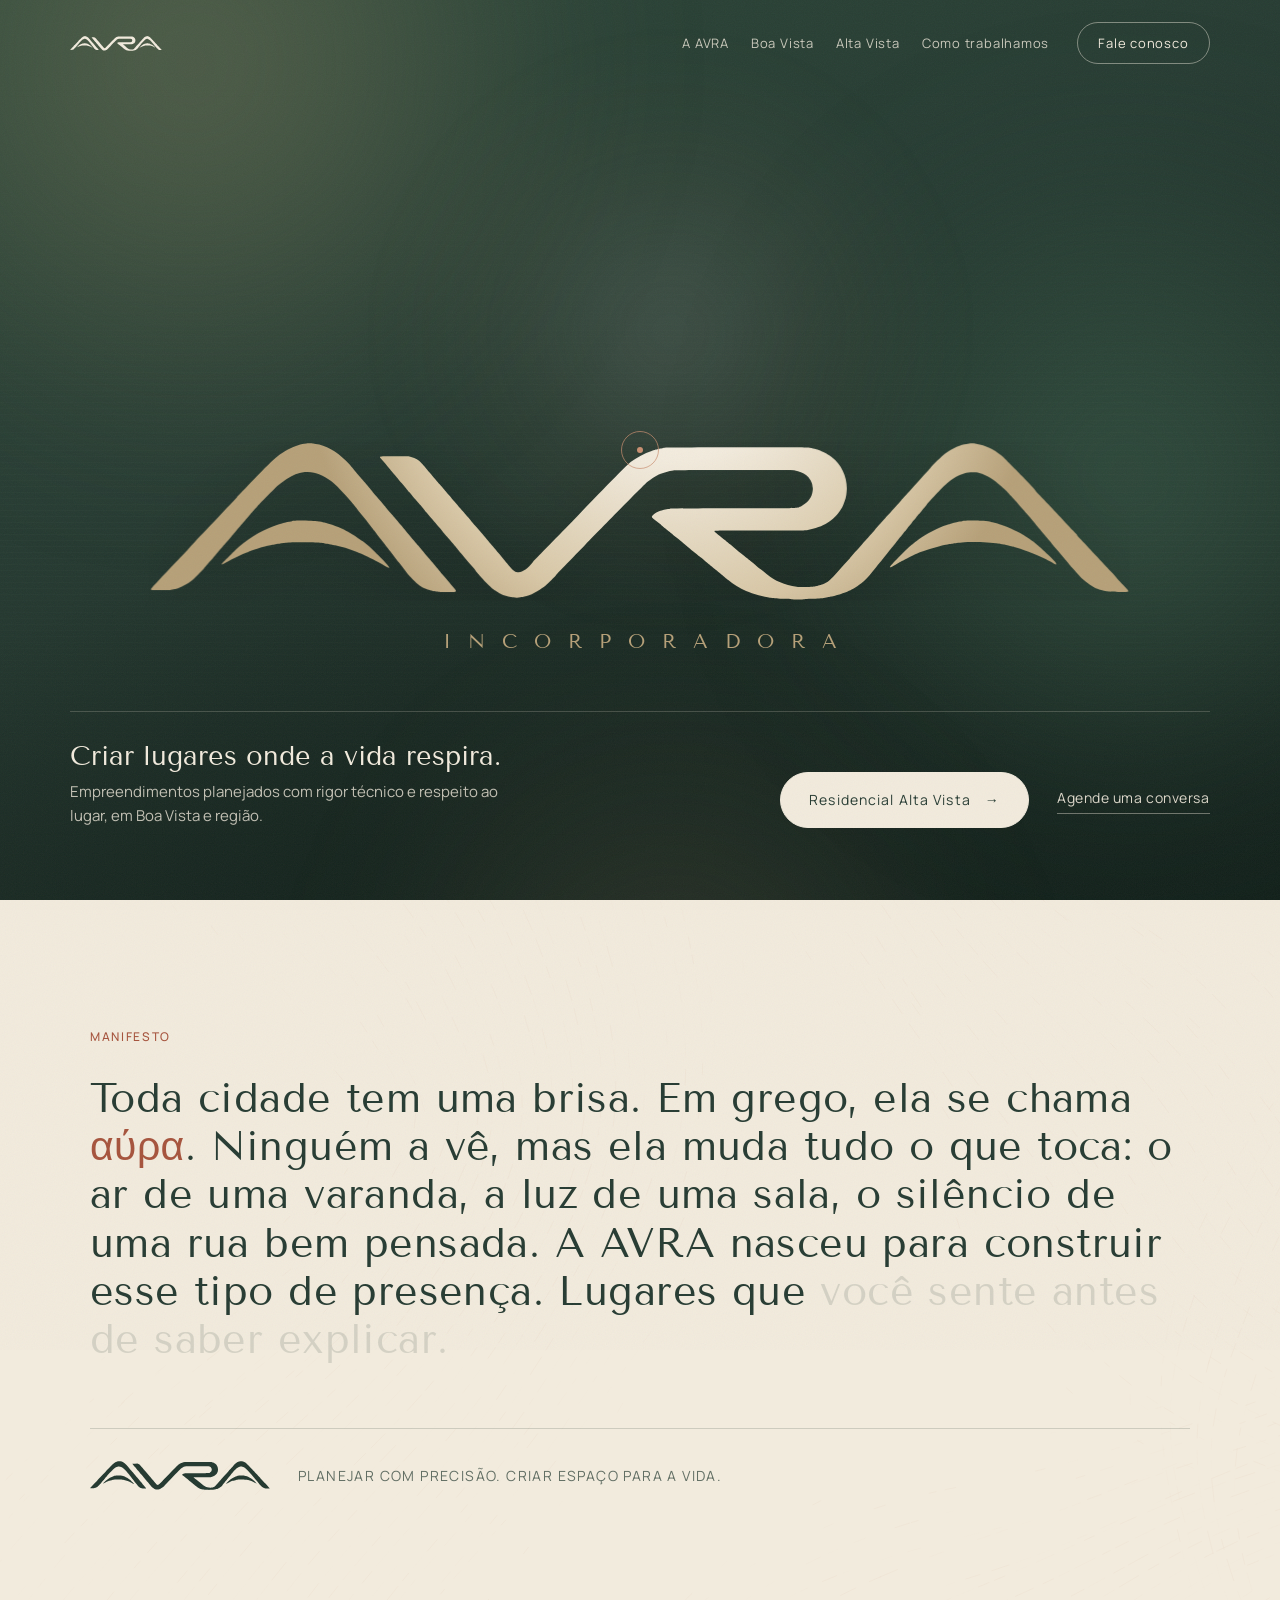
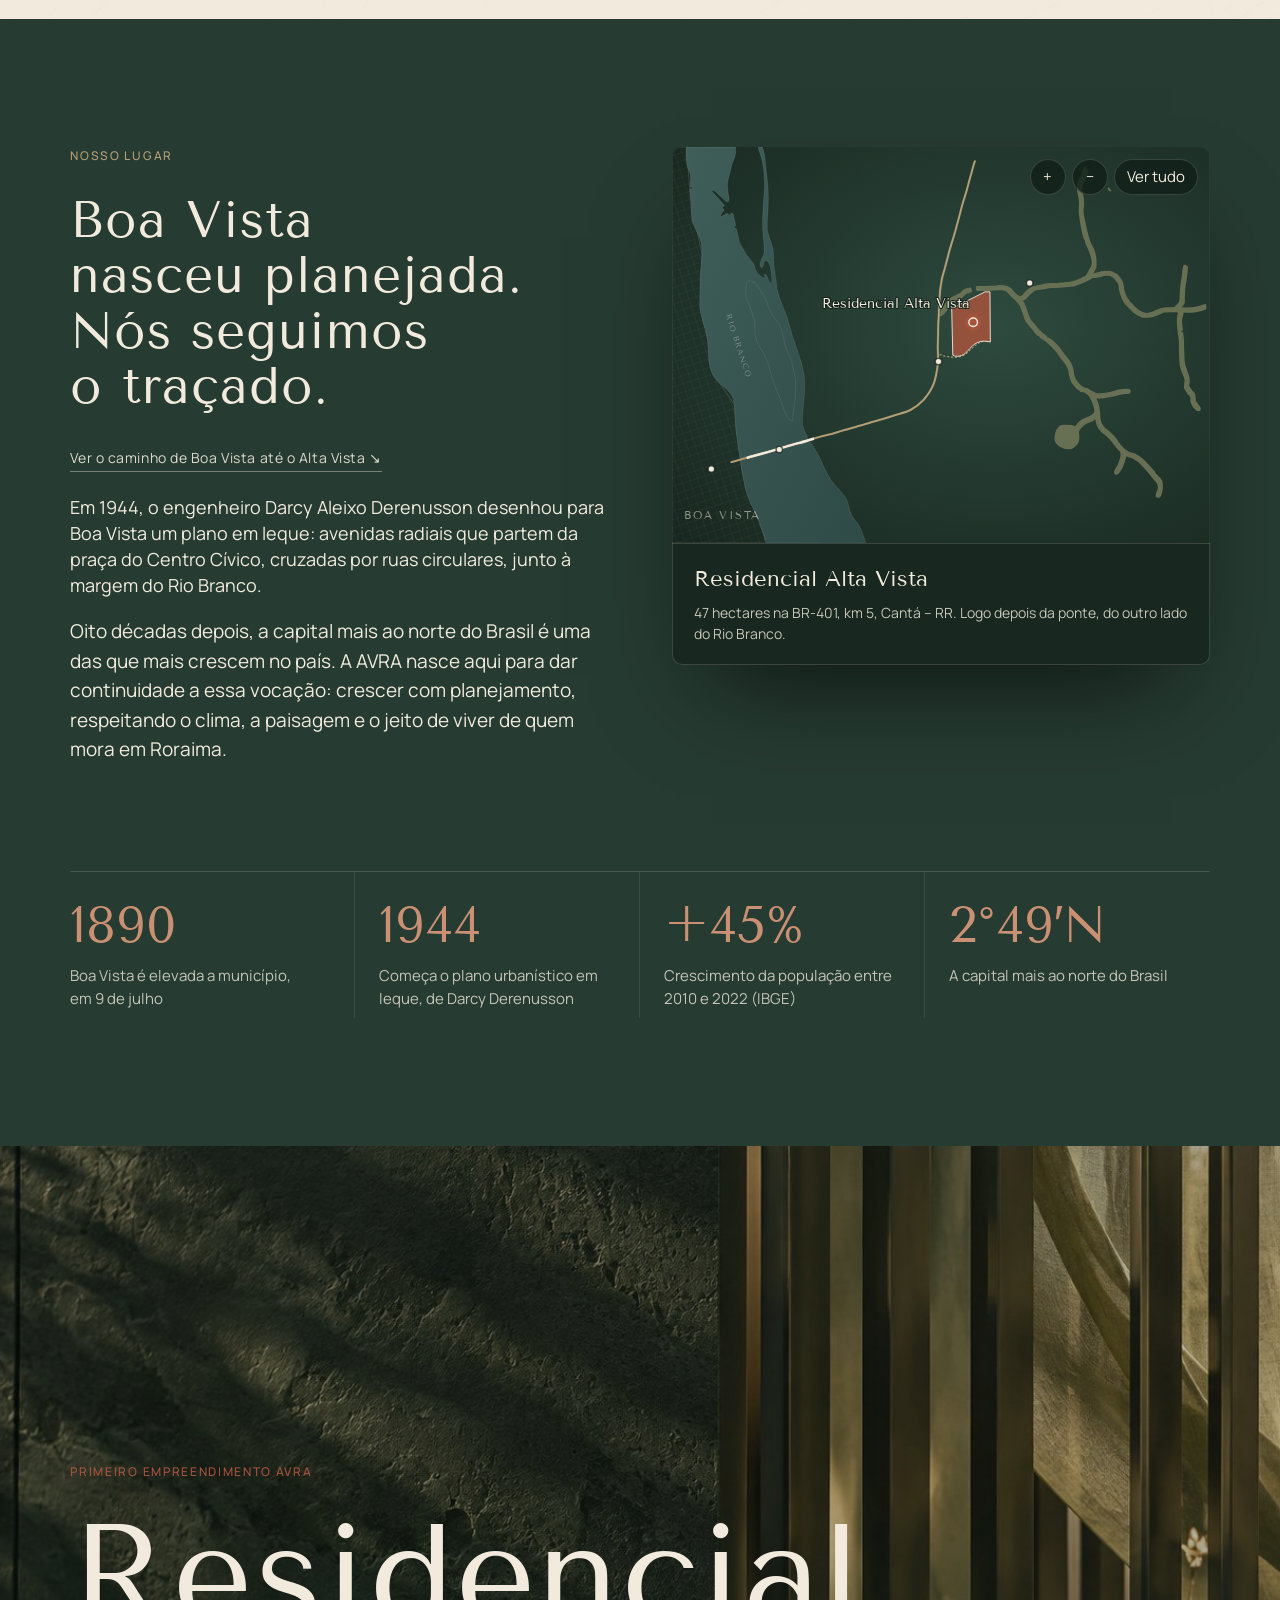
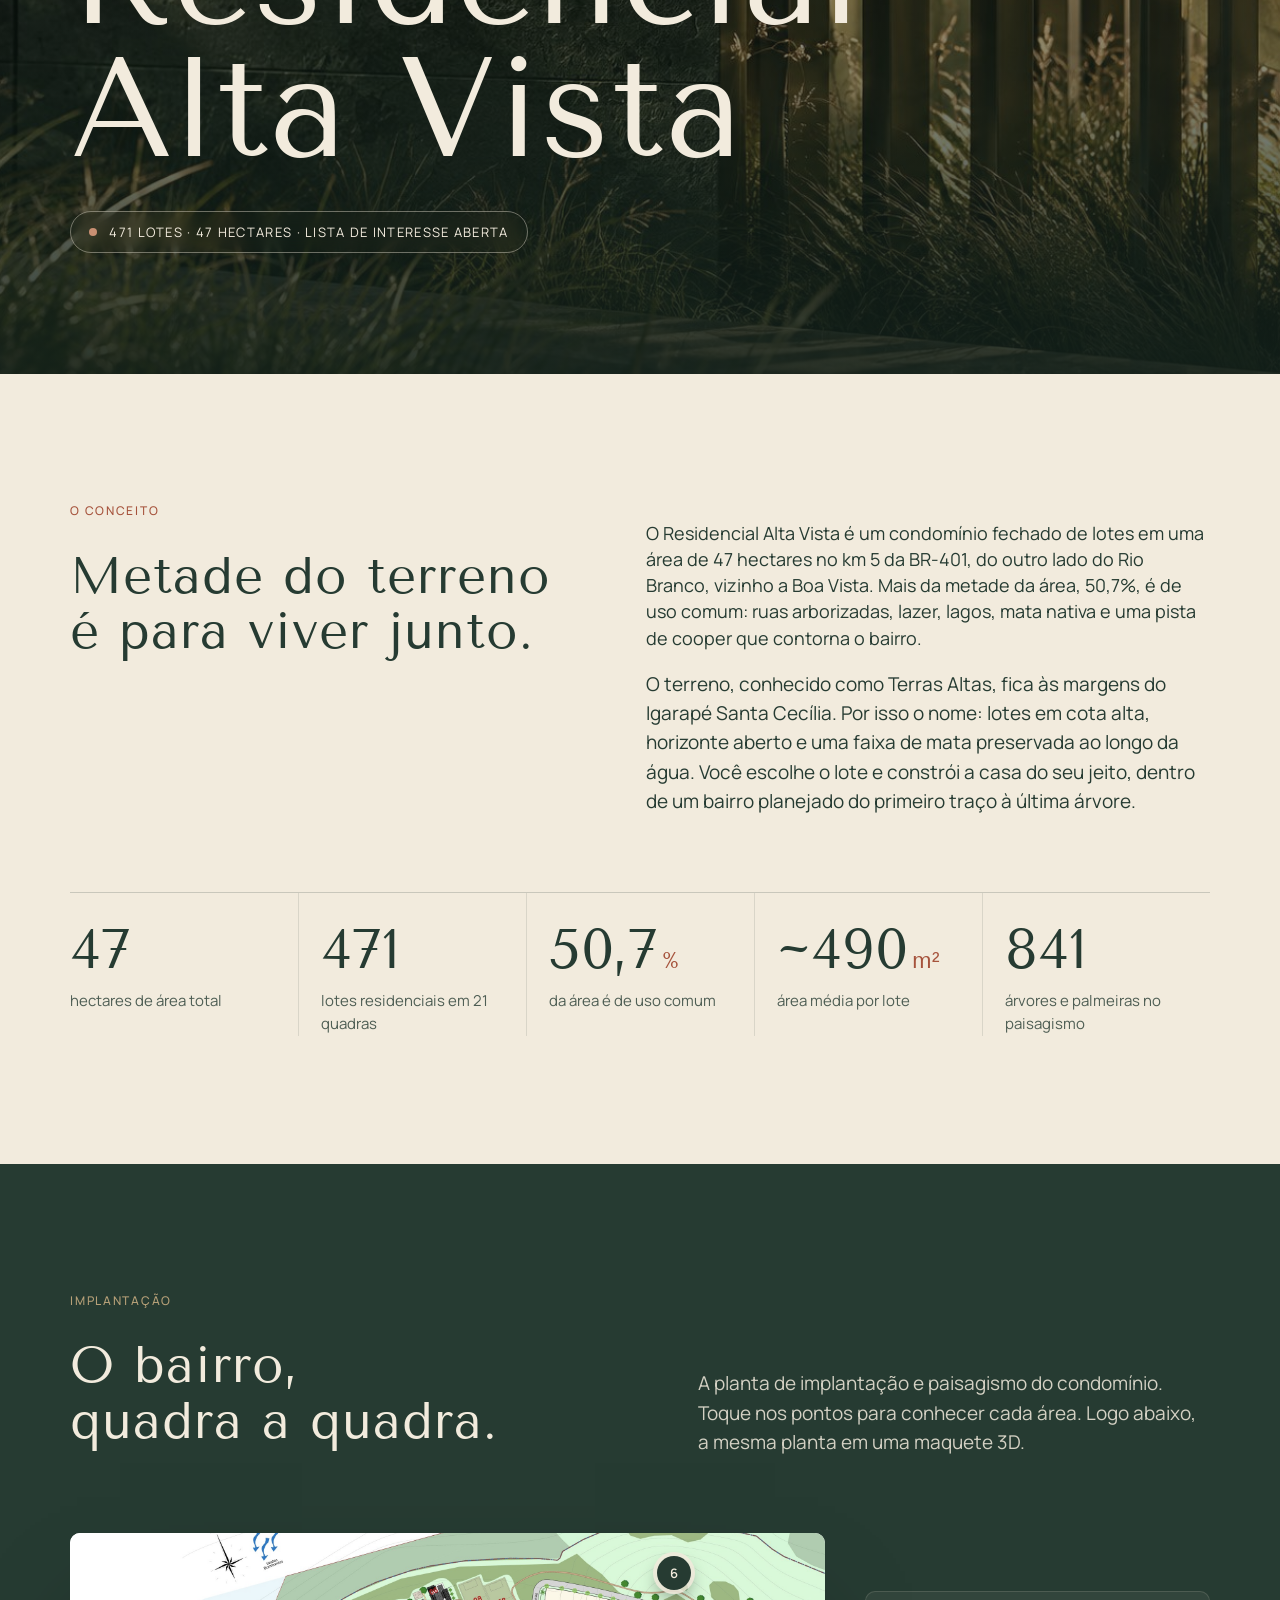
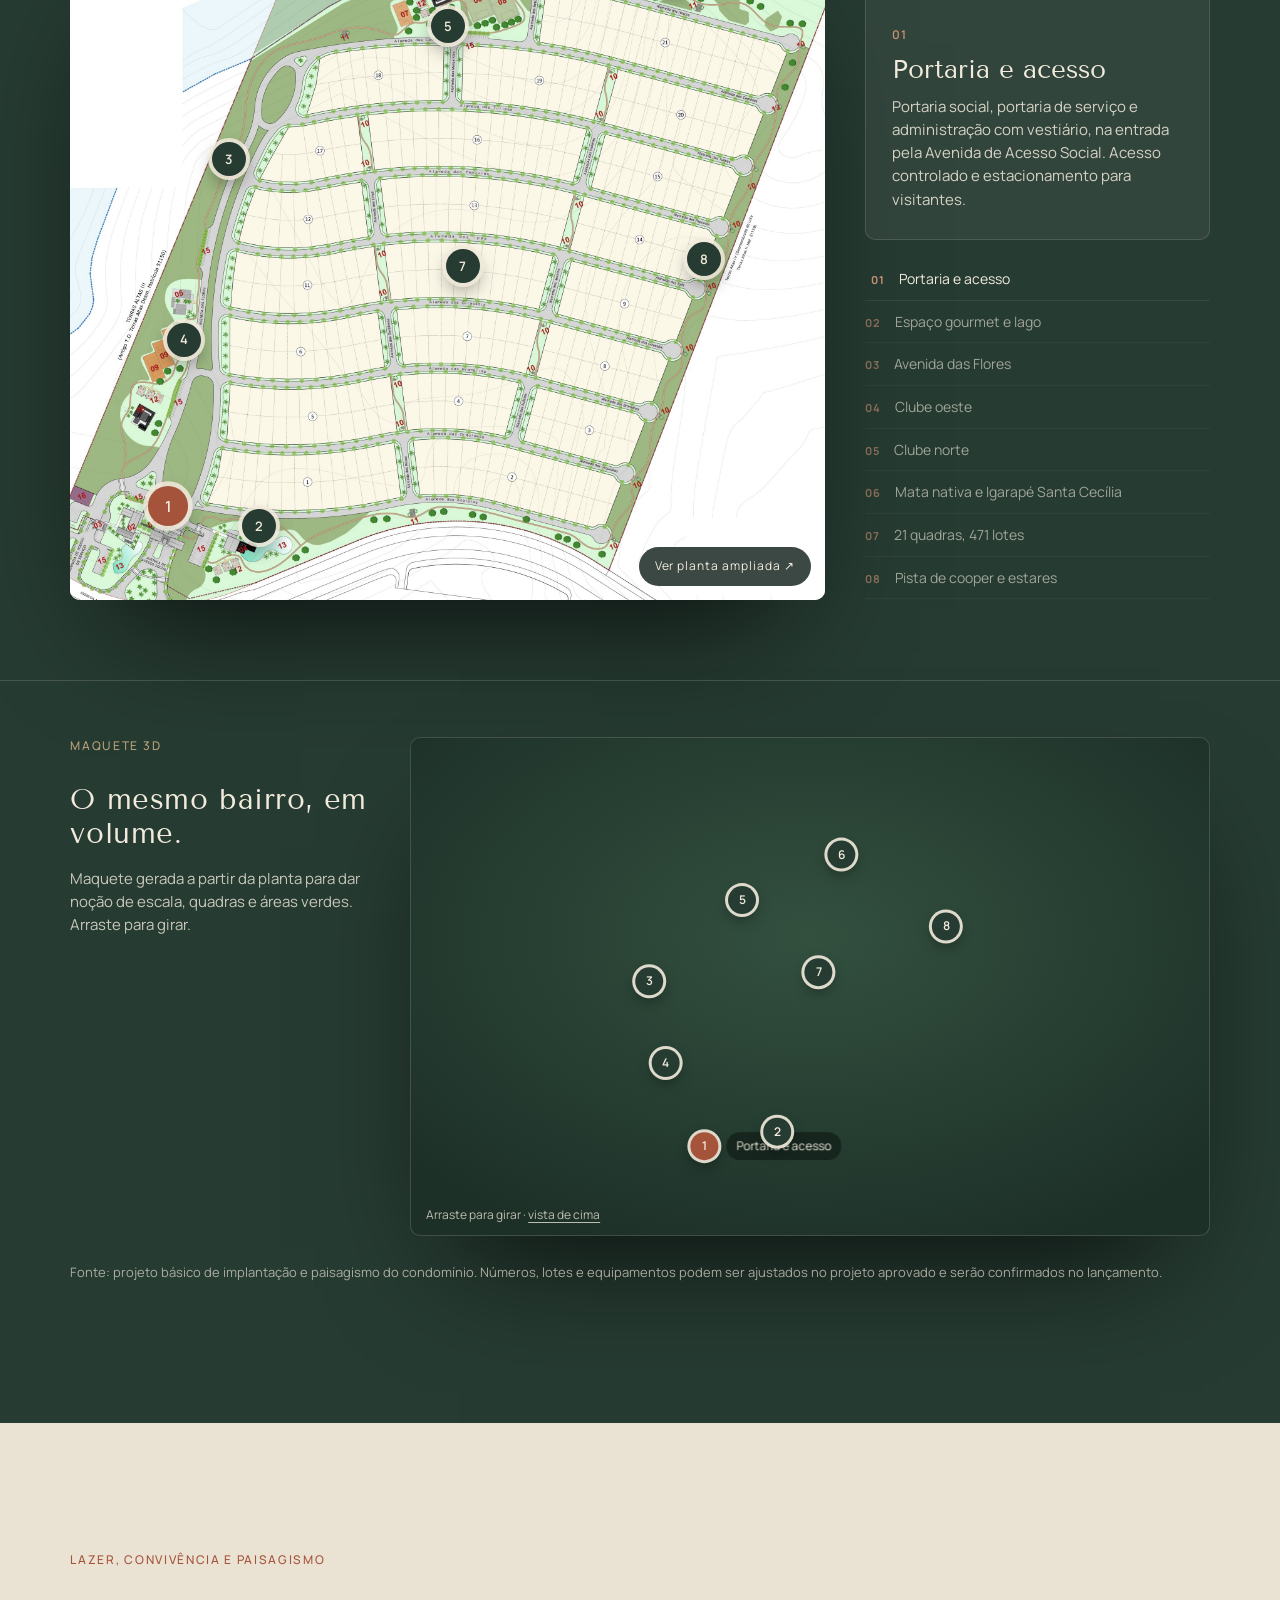
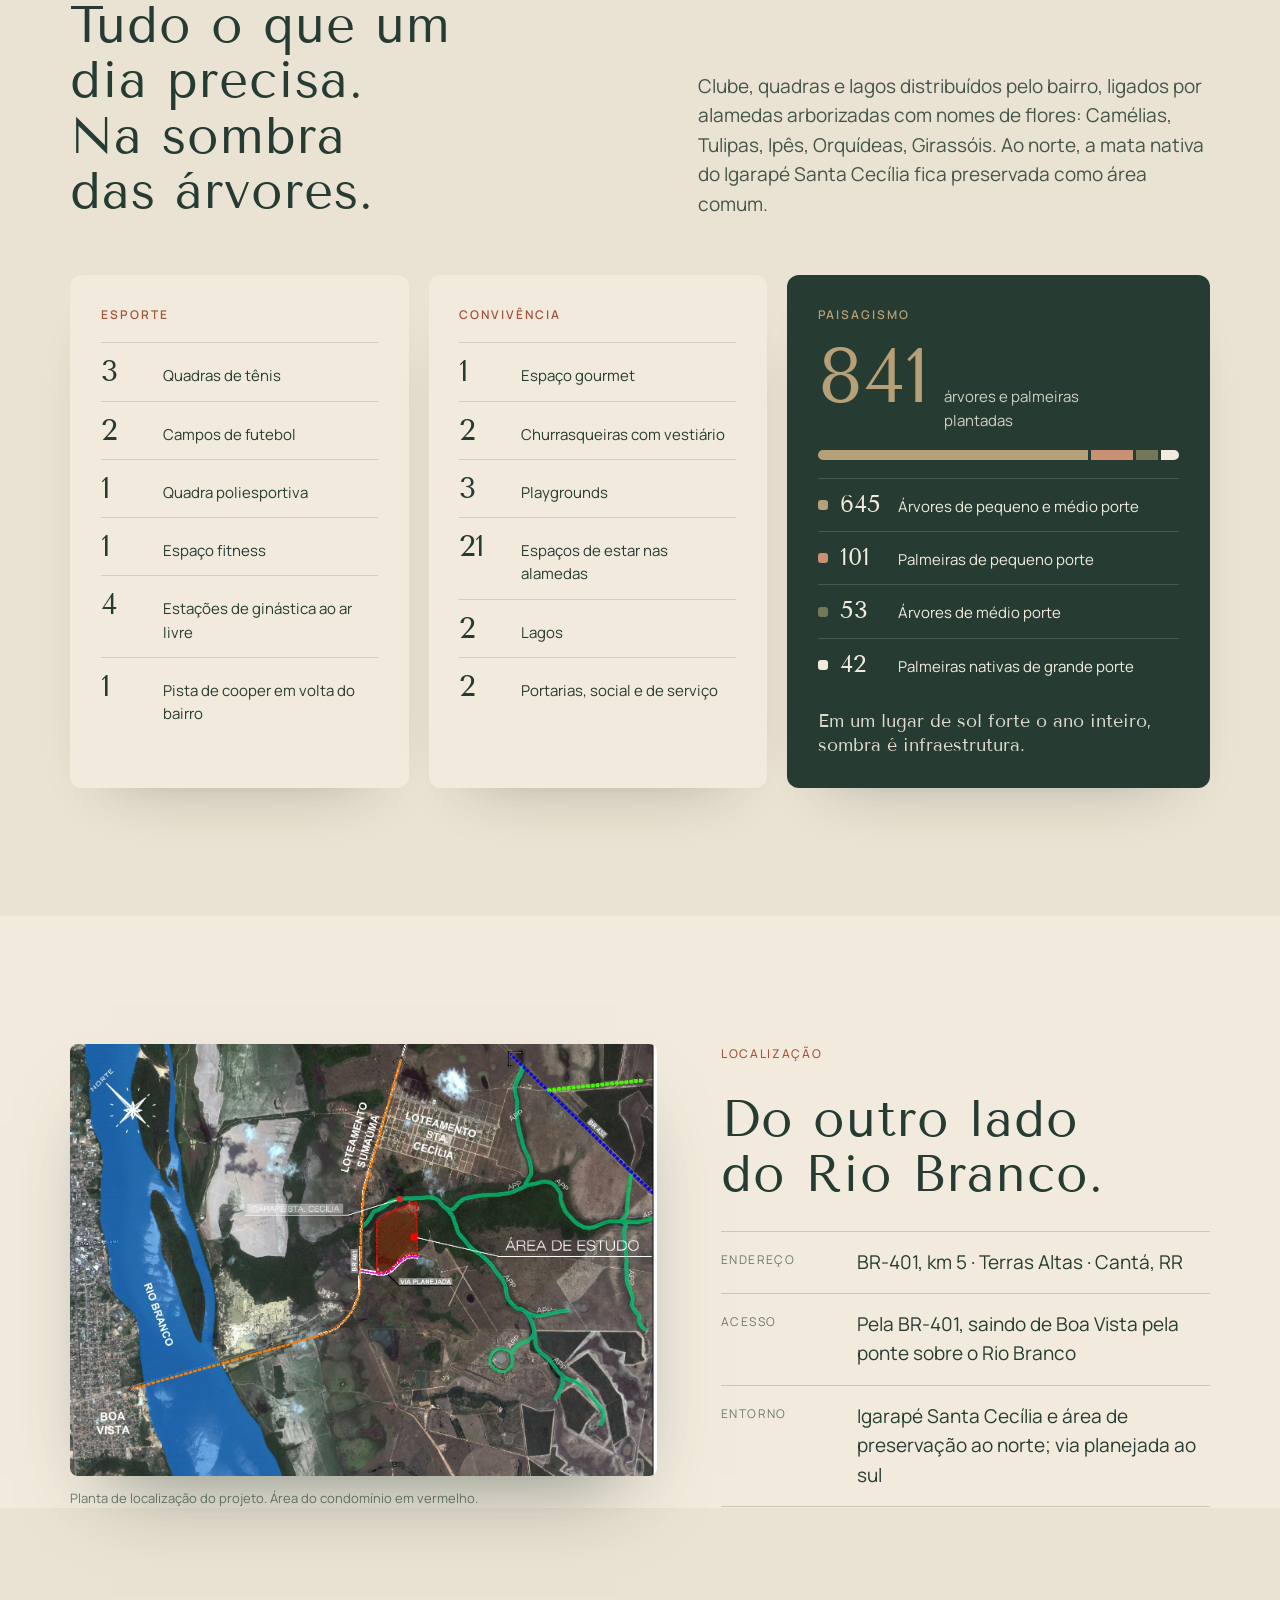
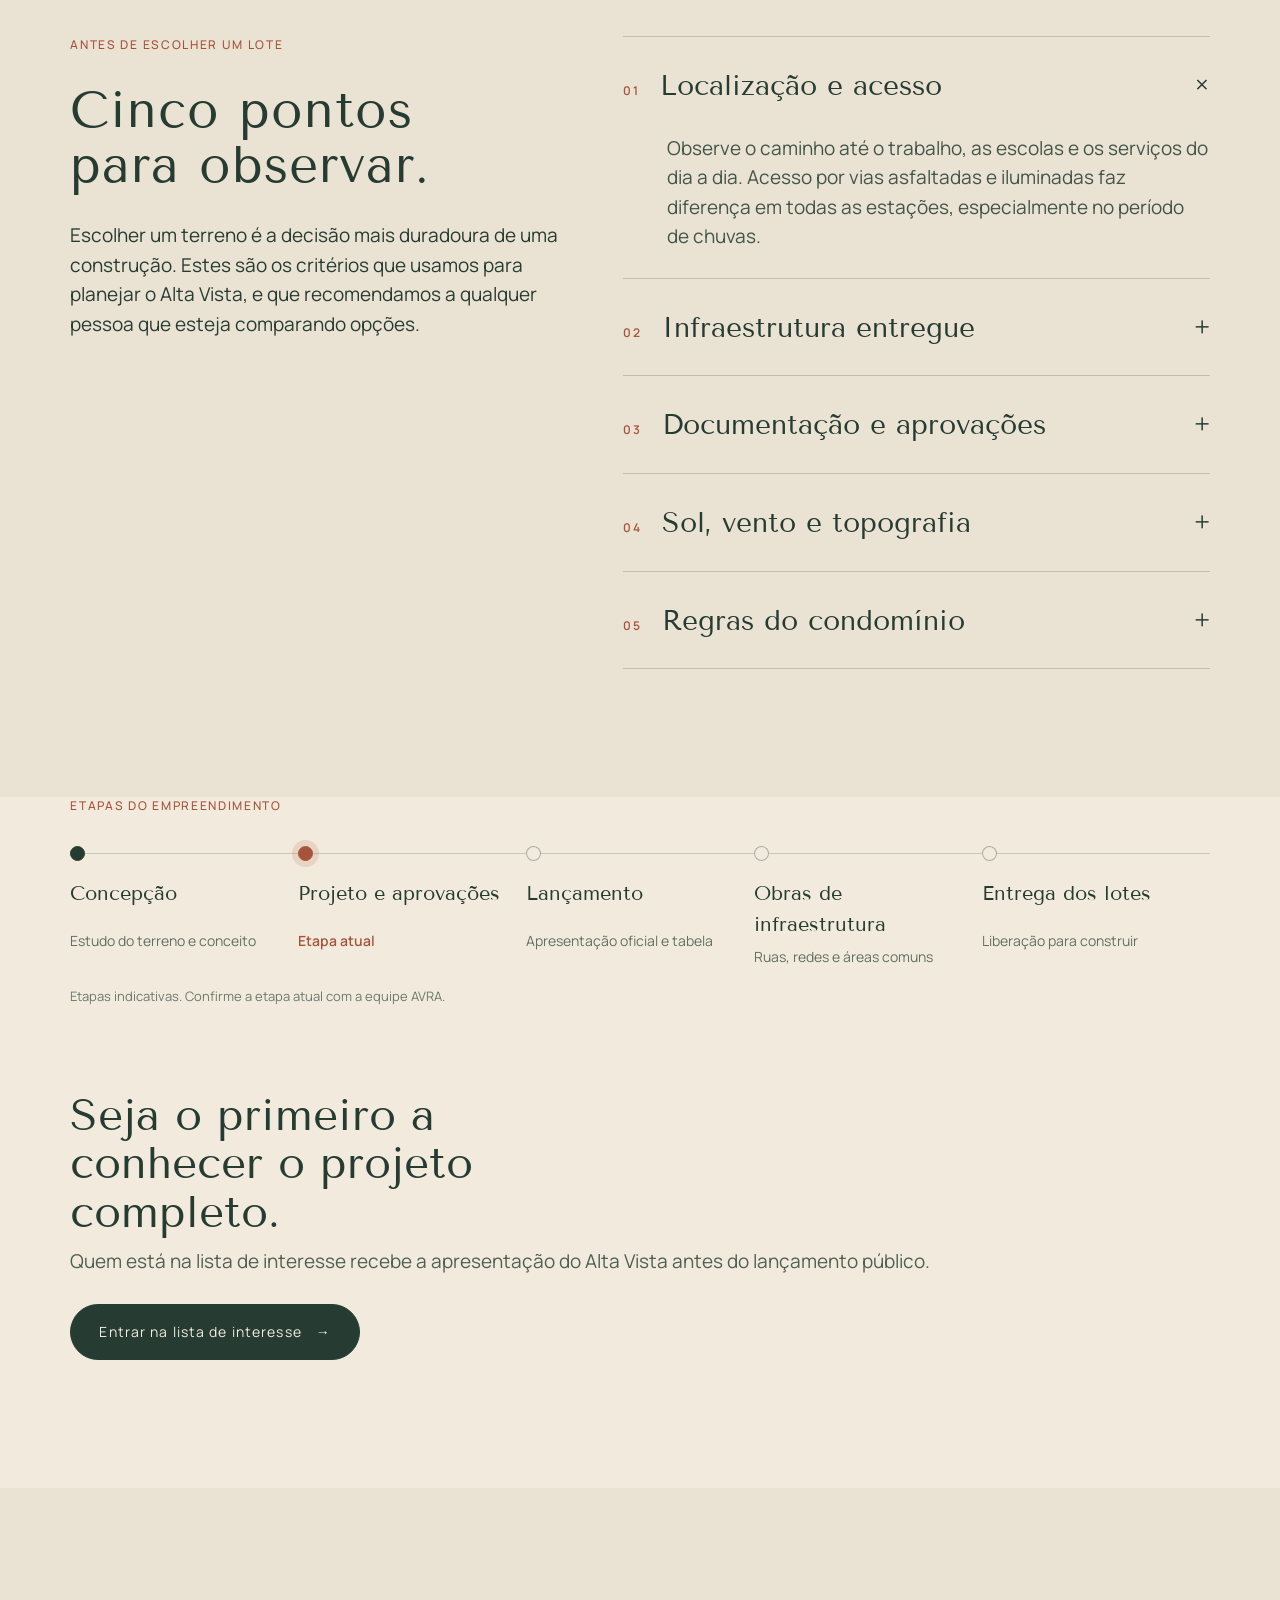
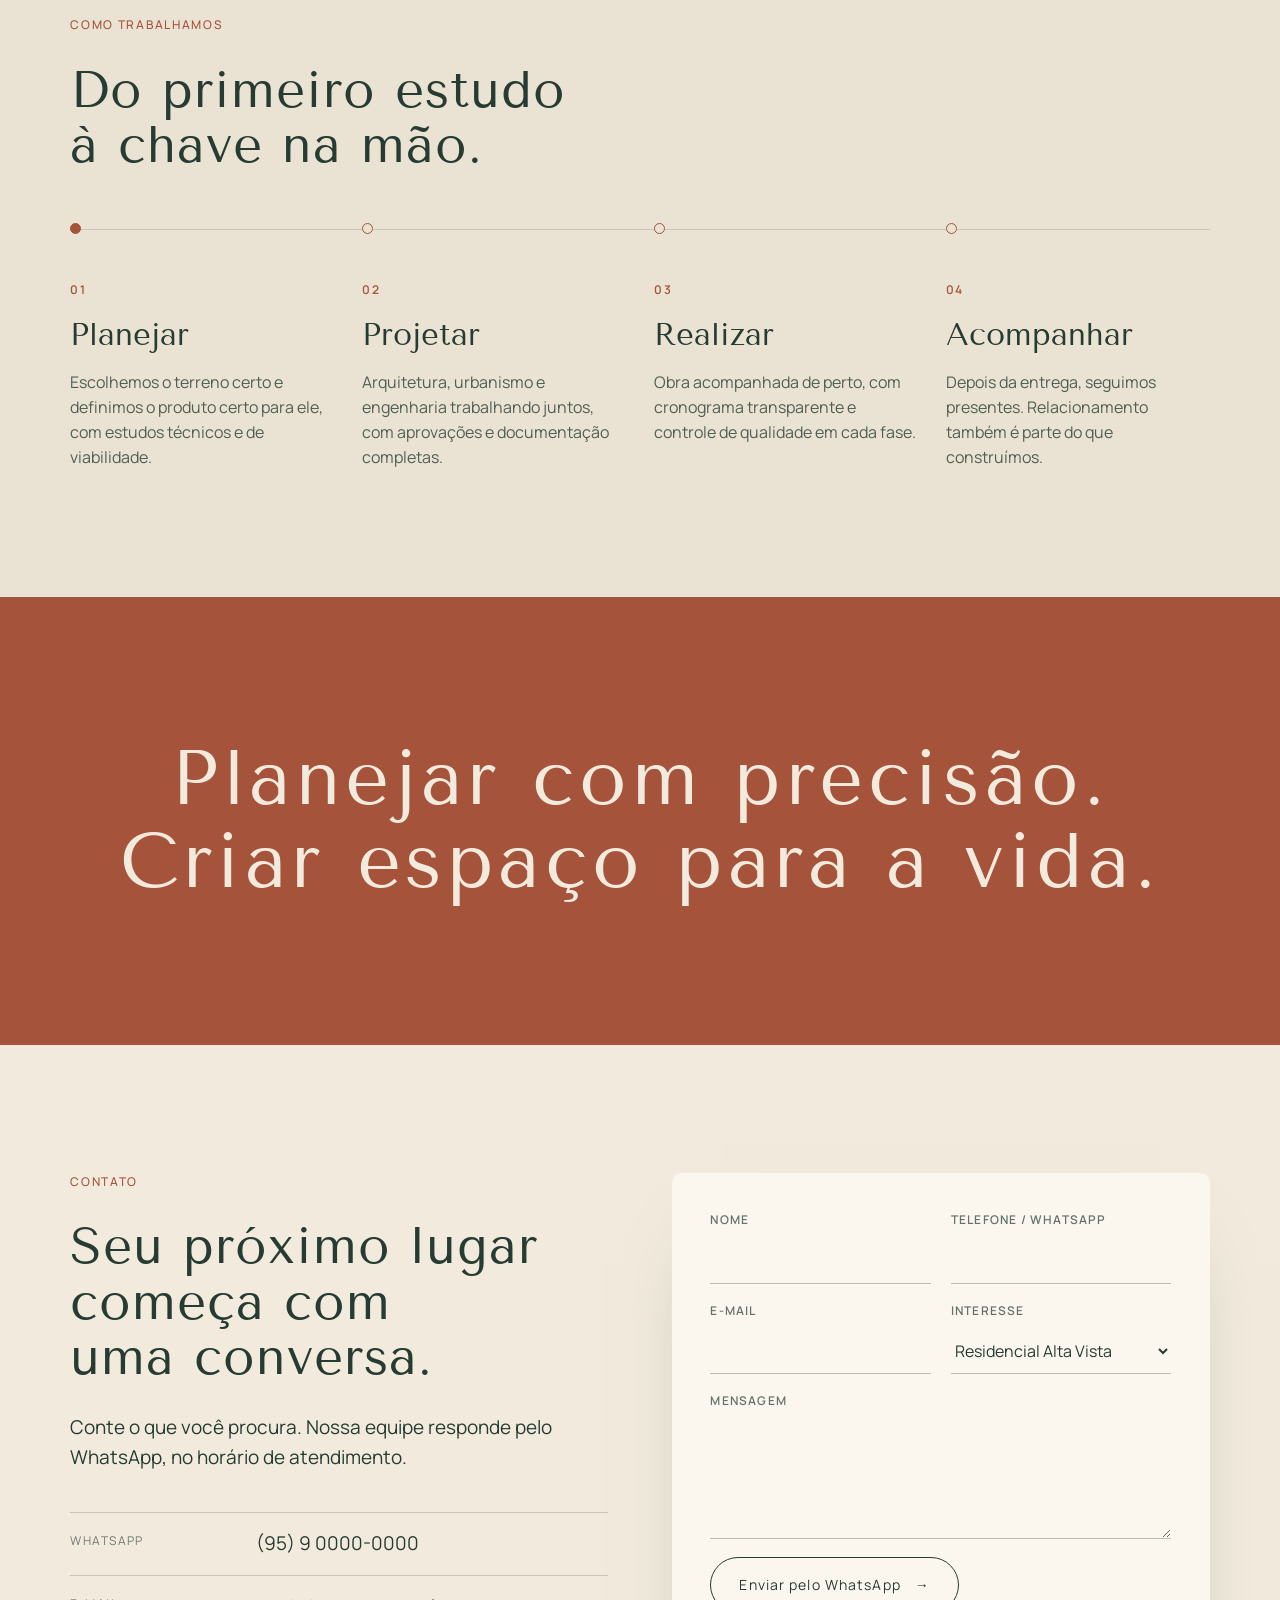
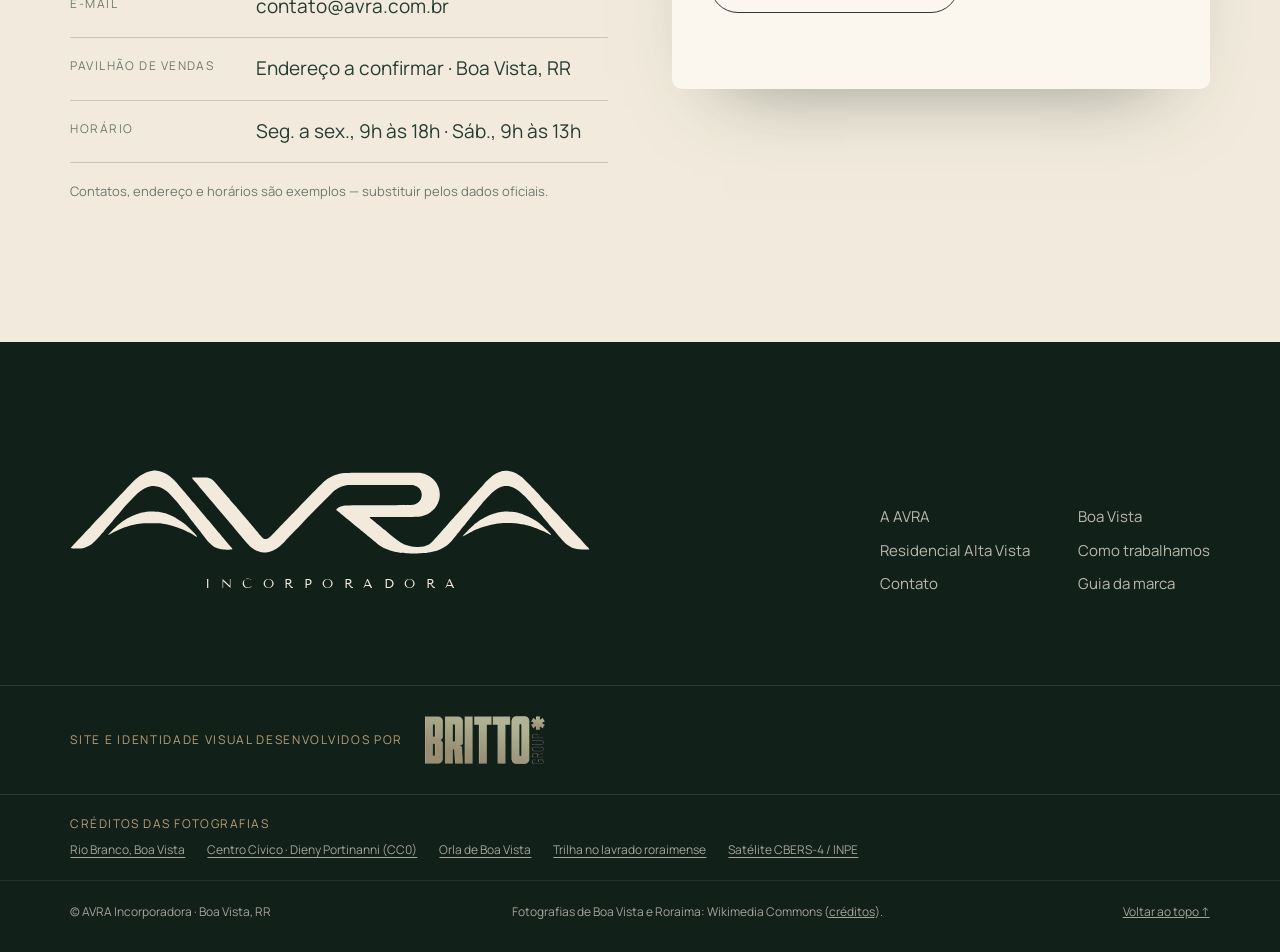
==== commit 702ad700: "Une lazer e paisagismo em um bloco com cartões; revisão de responsividade em tablet e celular Co-Aut" ====
--- a/index.html
+++ b/index.html
@@ -218,41 +218,52 @@
     <p class="wrap note av__plan-note">Fonte: projeto básico de implantação e paisagismo do condomínio. Números, lotes e equipamentos podem ser ajustados no projeto aprovado e serão confirmados no lançamento.</p>
   </div>
 
-  <div class="wrap av__leisure">
-    <div class="av__leisure-head">
-      <p class="eyebrow">Lazer e convivência</p>
-      <h3 class="display split-lines">Tudo o que um dia<br>precisa, sem sair de casa.</h3>
-    </div>
-    <ul class="amen">
-      <li><b>3</b><span>Quadras de tênis</span></li>
-      <li><b>2</b><span>Campos de futebol</span></li>
-      <li><b>1</b><span>Quadra poliesportiva</span></li>
-      <li><b>1</b><span>Espaço gourmet</span></li>
-      <li><b>2</b><span>Churrasqueiras com vestiário</span></li>
-      <li><b>1</b><span>Espaço fitness</span></li>
-      <li><b>4</b><span>Estações de ginástica ao ar livre</span></li>
-      <li><b>3</b><span>Playgrounds</span></li>
-      <li><b>2</b><span>Lagos</span></li>
-      <li><b>21</b><span>Espaços de estar ao longo das alamedas</span></li>
-      <li><b>1</b><span>Pista de cooper contornando o bairro</span></li>
-      <li><b>2</b><span>Portarias: social e de serviço</span></li>
-    </ul>
-  </div>
-
-  <div class="av__green">
-    <div class="wrap av__green-grid">
-      <div>
-        <p class="eyebrow">Paisagismo</p>
-        <h3 class="display split-lines">Ruas com nome<br>de flor. E sombra.</h3>
-        <p class="reveal-up">O projeto de paisagismo prevê 645 árvores de pequeno e médio porte, 53 árvores de médio porte, 42 palmeiras nativas de grande porte e 101 palmeiras menores. Em um lugar de sol forte o ano inteiro, sombra é infraestrutura.</p>
-        <p class="reveal-up">As ruas internas são alamedas: das Camélias, das Tulipas, dos Ipês, das Orquídeas, dos Girassóis. Ao norte, a mata nativa do Igarapé Santa Cecília fica preservada como área comum.</p>
-      </div>
-      <dl class="trees">
-        <div><dt>645</dt><dd>Árvores de pequeno e médio porte</dd></div>
-        <div><dt>101</dt><dd>Palmeiras de pequeno porte</dd></div>
-        <div><dt>53</dt><dd>Árvores de médio porte</dd></div>
-        <div><dt>42</dt><dd>Palmeiras nativas de grande porte</dd></div>
-      </dl>
+  <div class="life">
+    <div class="wrap">
+      <div class="life__head">
+        <div>
+          <p class="eyebrow">Lazer, convivência e paisagismo</p>
+          <h3 class="display split-lines">Tudo o que um dia precisa.<br>Na sombra das árvores.</h3>
+        </div>
+        <p class="life__intro reveal-up">Clube, quadras e lagos distribuídos pelo bairro, ligados por alamedas arborizadas com nomes de flores: Camélias, Tulipas, Ipês, Orquídeas, Girassóis. Ao norte, a mata nativa do Igarapé Santa Cecília fica preservada como área comum.</p>
+      </div>
+
+      <div class="life__grid">
+        <section class="life__card" aria-labelledby="lifeSport">
+          <h4 id="lifeSport">Esporte</h4>
+          <ul>
+            <li><b>3</b>Quadras de tênis</li>
+            <li><b>2</b>Campos de futebol</li>
+            <li><b>1</b>Quadra poliesportiva</li>
+            <li><b>1</b>Espaço fitness</li>
+            <li><b>4</b>Estações de ginástica ao ar livre</li>
+            <li><b>1</b>Pista de cooper em volta do bairro</li>
+          </ul>
+        </section>
+        <section class="life__card" aria-labelledby="lifeLive">
+          <h4 id="lifeLive">Convivência</h4>
+          <ul>
+            <li><b>1</b>Espaço gourmet</li>
+            <li><b>2</b>Churrasqueiras com vestiário</li>
+            <li><b>3</b>Playgrounds</li>
+            <li><b>21</b>Espaços de estar nas alamedas</li>
+            <li><b>2</b>Lagos</li>
+            <li><b>2</b>Portarias, social e de serviço</li>
+          </ul>
+        </section>
+        <section class="life__card life__card--green" aria-labelledby="lifeGreen">
+          <h4 id="lifeGreen">Paisagismo</h4>
+          <p class="life__big"><b data-count="841">841</b><span>árvores e palmeiras plantadas</span></p>
+          <div class="life__bar" aria-hidden="true"><i style="--w:76.7%"></i><i style="--w:12%"></i><i style="--w:6.3%"></i><i style="--w:5%"></i></div>
+          <ul class="life__legend">
+            <li><i></i><b>645</b>Árvores de pequeno e médio porte</li>
+            <li><i></i><b>101</b>Palmeiras de pequeno porte</li>
+            <li><i></i><b>53</b>Árvores de médio porte</li>
+            <li><i></i><b>42</b>Palmeiras nativas de grande porte</li>
+          </ul>
+          <p class="life__note">Em um lugar de sol forte o ano inteiro, sombra é infraestrutura.</p>
+        </section>
+      </div>
     </div>
   </div>
 
--- a/assets/css/site.css
+++ b/assets/css/site.css
@@ -522,3 +522,79 @@
 .av__model-head p:last-child { opacity: .8; font-size: 15px; max-width: 34ch; }
 .av__model .av__3d { aspect-ratio: 16 / 10; }
 @media (max-width: 1000px) { .av__model { grid-template-columns: 1fr; } .av__model .av__3d { aspect-ratio: 4 / 5; } }
+
+/* =========================================================
+   LAZER + PAISAGISMO (bloco único)
+   ========================================================= */
+.life { background: var(--paper); color: var(--verde); padding: var(--pad) 0; }
+.life__head { display: grid; grid-template-columns: minmax(0, 1.1fr) minmax(0, 1fr); gap: 64px; align-items: end; margin-bottom: 56px; }
+.life__head .display { margin-bottom: 0; }
+.life__intro { margin: 0; max-width: 52ch; opacity: .85; }
+.life__grid { display: grid; grid-template-columns: 1fr 1fr 1.25fr; gap: 20px; }
+.life__card { background: var(--marfim); border-radius: 12px; padding: clamp(24px, 2.4vw, 36px); box-shadow: 0 30px 60px -45px rgba(38,59,50,.45); min-width: 0; }
+.life__card h4 { font-family: var(--f-text); font-weight: 600; font-size: 12px; letter-spacing: .16em; text-transform: uppercase; color: var(--terracota); margin: 0 0 18px; }
+.life__card ul { list-style: none; margin: 0; padding: 0; }
+.life__card li { display: grid; grid-template-columns: 52px 1fr; align-items: baseline; gap: 10px; padding: 13px 0; border-top: 1px solid var(--line-dark); font-size: 15px; }
+.life__card li b { font-family: var(--f-title); font-weight: 400; font-size: 30px; line-height: 1; color: var(--verde); font-variant-numeric: tabular-nums; }
+.life__card--green { background: var(--verde); color: var(--marfim); }
+.life__card--green h4 { color: var(--dourado); }
+.life__big { display: flex; align-items: baseline; gap: 14px; flex-wrap: wrap; margin: 0 0 18px; }
+.life__big b { font-family: var(--f-title); font-weight: 400; font-size: clamp(56px, 6vw, 92px); line-height: .9; color: var(--dourado); }
+.life__big span { font-size: 15px; opacity: .85; max-width: 16ch; }
+.life__bar { display: flex; height: 10px; border-radius: 99px; overflow: hidden; gap: 3px; margin-bottom: 18px; }
+.life__bar i { display: block; width: var(--w); transform-origin: left; }
+.life__bar i:nth-child(1), .life__legend li:nth-child(1) i { background: var(--dourado); }
+.life__bar i:nth-child(2), .life__legend li:nth-child(2) i { background: var(--argila); }
+.life__bar i:nth-child(3), .life__legend li:nth-child(3) i { background: var(--oliva); }
+.life__bar i:nth-child(4), .life__legend li:nth-child(4) i { background: var(--marfim); }
+.life__card--green .life__legend li { grid-template-columns: 12px 48px 1fr; border-top-color: var(--line-light); }
+.life__legend li i { width: 10px; height: 10px; border-radius: 3px; align-self: center; }
+.life__card--green li b { color: var(--marfim); font-size: 24px; }
+.life__note { margin: 18px 0 0; font-family: var(--f-title); font-size: 18px; line-height: 1.35; opacity: .9; }
+
+/* =========================================================
+   RESPONSIVIDADE — revisão geral
+   ========================================================= */
+@media (max-width: 1100px) {
+  .life__grid { grid-template-columns: 1fr 1fr; }
+  .life__card--green { grid-column: 1 / -1; }
+}
+@media (max-width: 900px) {
+  :root { --pad: 80px; }
+  .life__head, .city__grid, .av__concept, .av__plan-head, .av__plan-grid, .av__model, .av__where, .av__guide, .contact__grid, .purpose__head { grid-template-columns: 1fr; gap: 32px; }
+  .facts { grid-template-columns: 1fr 1fr; margin-top: 56px; }
+  .av__numbers { grid-template-columns: 1fr 1fr; }
+  .av__numbers div:last-child { grid-column: 1 / -1; }
+  .av__plan-side { position: static; padding-top: 0; }
+  .av__guide-head { position: static; }
+  .steps { grid-template-columns: 1fr 1fr; gap: 32px; }
+  .manifesto__text { font-size: clamp(24px, 6vw, 34px); }
+  .site-footer__top { flex-direction: column; align-items: flex-start; }
+}
+@media (max-width: 640px) {
+  :root { --pad: 64px; }
+  .display { font-size: clamp(30px, 8.4vw, 40px); }
+  .life__grid { grid-template-columns: 1fr; }
+  .life__card--green { grid-column: auto; }
+  .facts, .av__numbers { grid-template-columns: 1fr 1fr; }
+  .facts dt, .av__numbers dt { font-size: 36px; }
+  .facts dd, .av__numbers dd { font-size: 13px; }
+  .steps { grid-template-columns: 1fr; }
+  .tl { grid-template-columns: 1fr; }
+  .av__intro { height: 72vh; min-height: 460px; }
+  .av__title { font-size: clamp(48px, 15vw, 72px); }
+  .av__status { font-size: 11px; letter-spacing: .06em; }
+  .av__map .spot { width: 22px; height: 22px; margin: -11px 0 0 -11px; font-size: 10px; }
+  .av__zoom { font-size: 11px; padding: 8px 12px; }
+  .av__checks summary { font-size: 20px; gap: 12px; padding: 20px 0; }
+  .statement__text { font-size: clamp(28px, 8vw, 40px); }
+  .form { padding: 22px; }
+  .locmap__info { min-height: 0; }
+  .lm-pin text { font-size: calc(34px / var(--z)); }
+  .site-hero__row { flex-direction: column; align-items: flex-start; }
+  .site-footer__nav { grid-template-columns: 1fr 1fr; gap: 10px 24px; }
+  .site-footer__bottom { flex-direction: column; }
+  .site-footer__credit img { width: 100px; }
+}
+img, svg, canvas { max-width: 100%; }
+html, body { overflow-x: clip; }
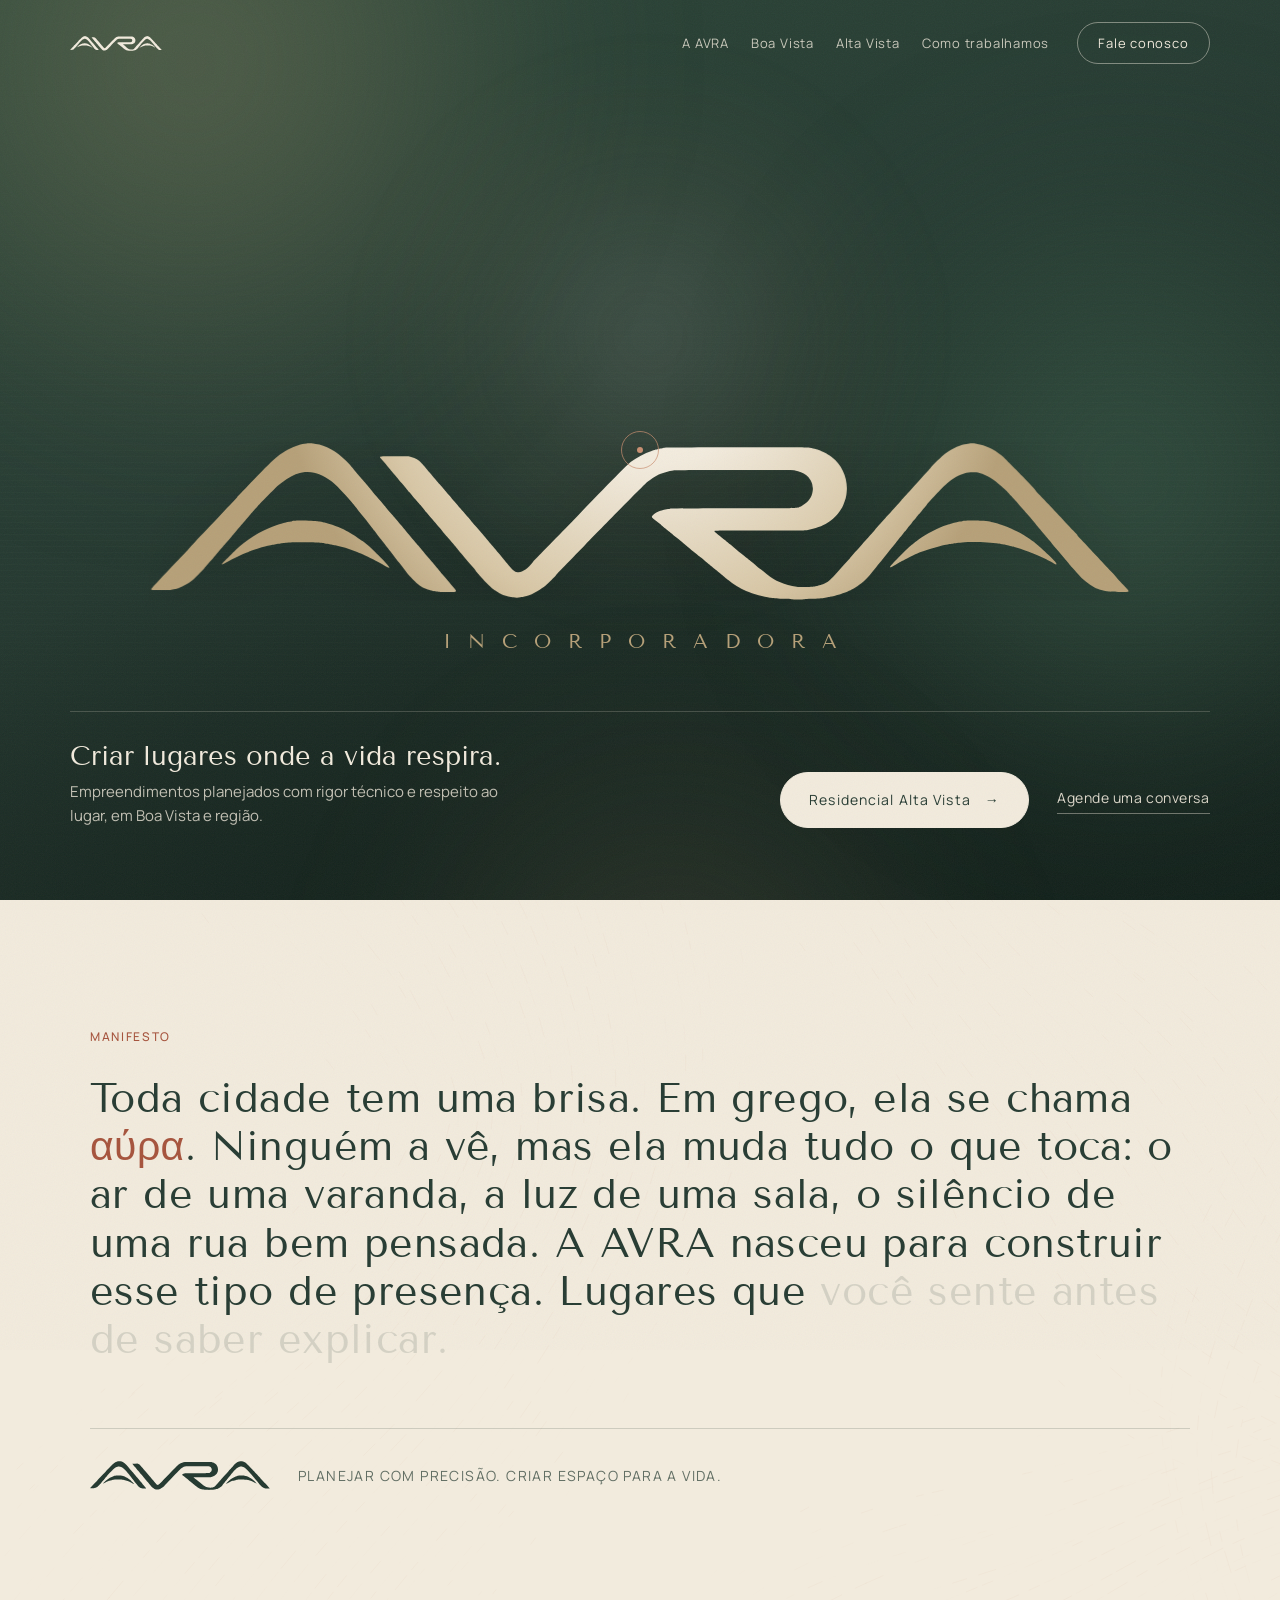
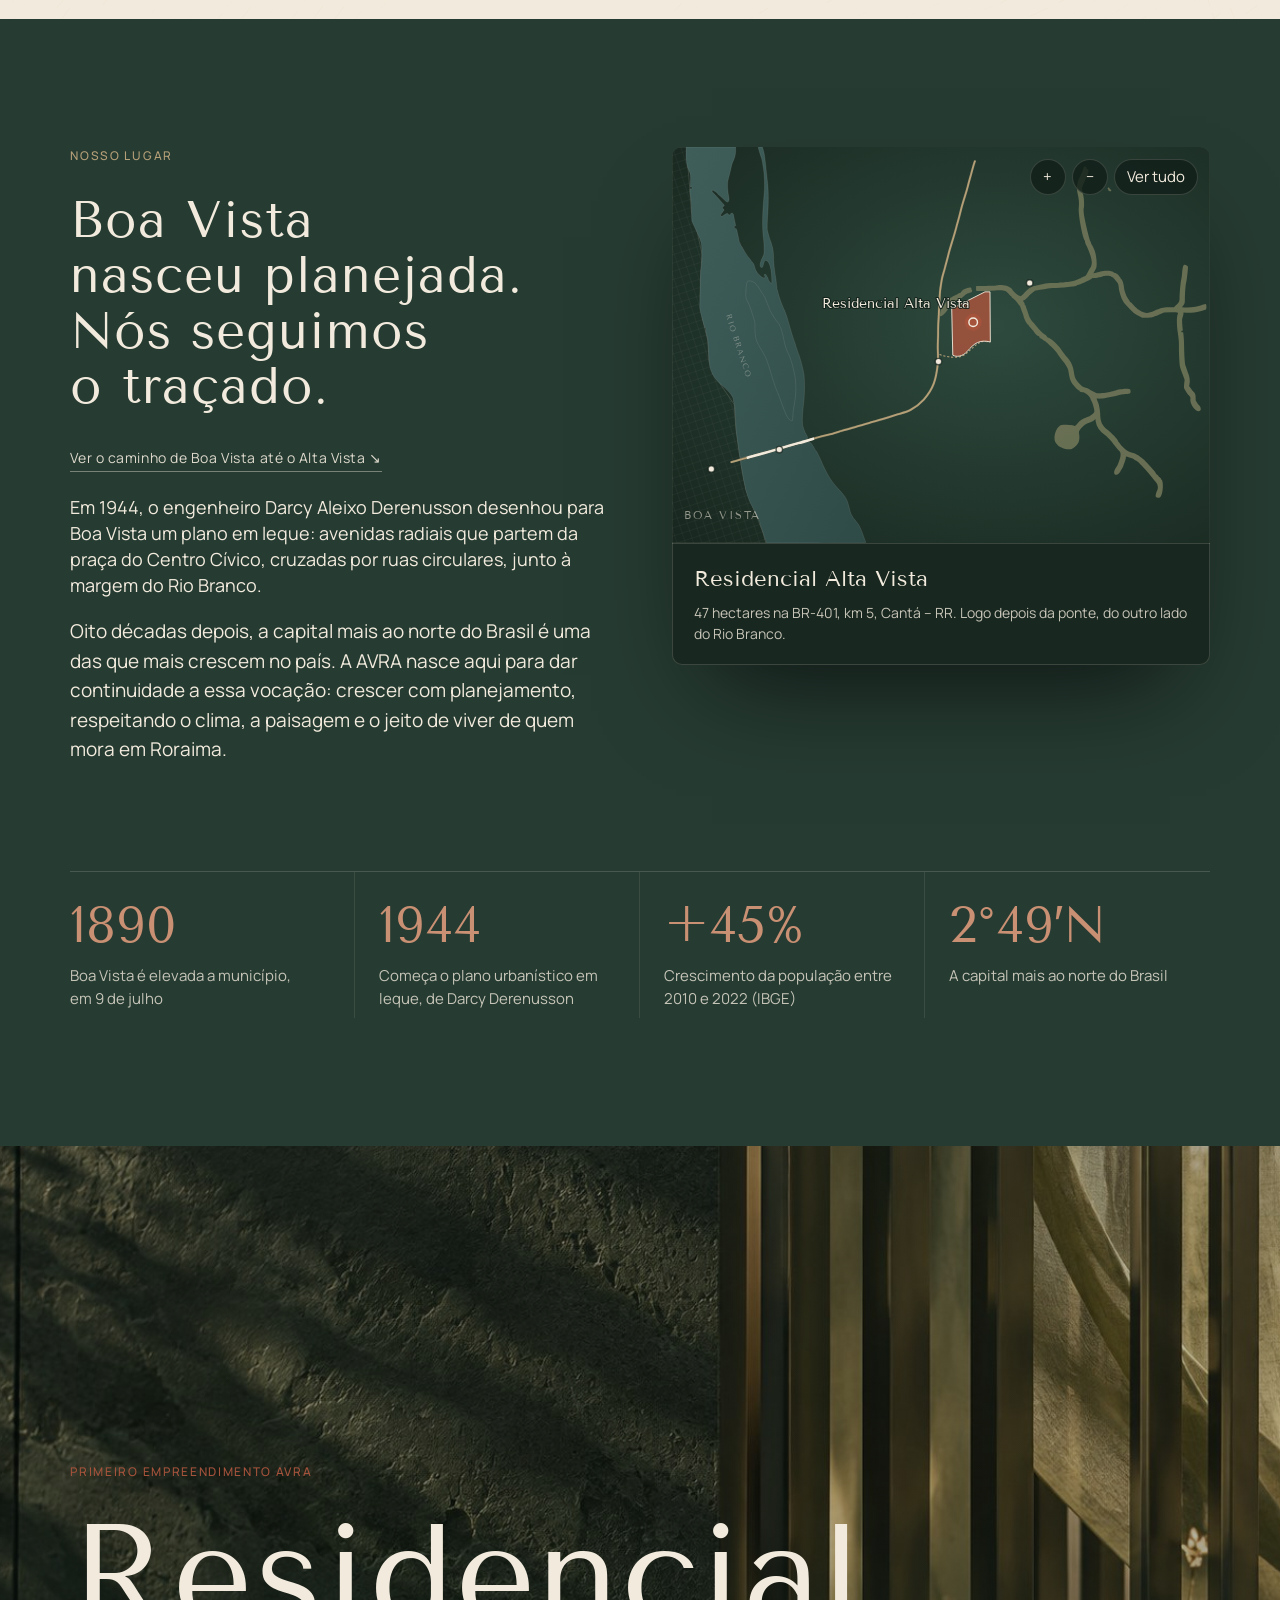
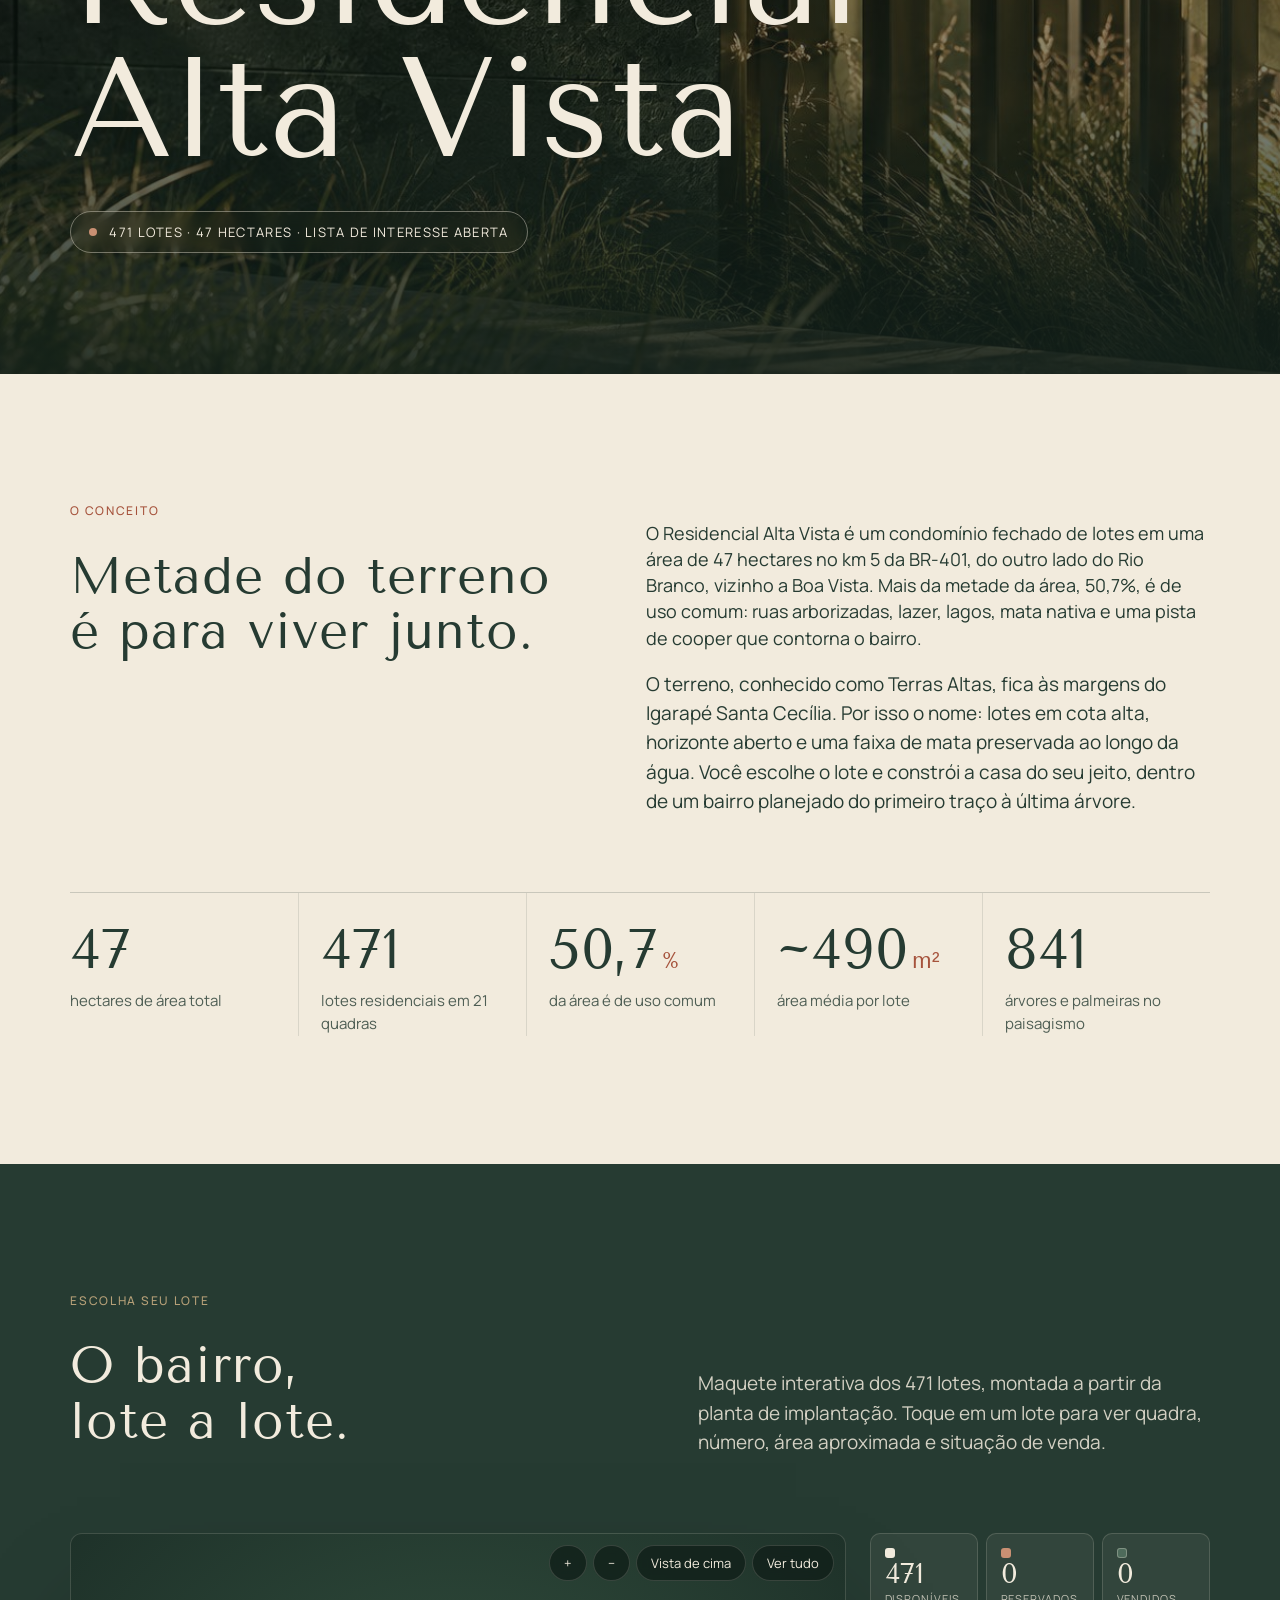
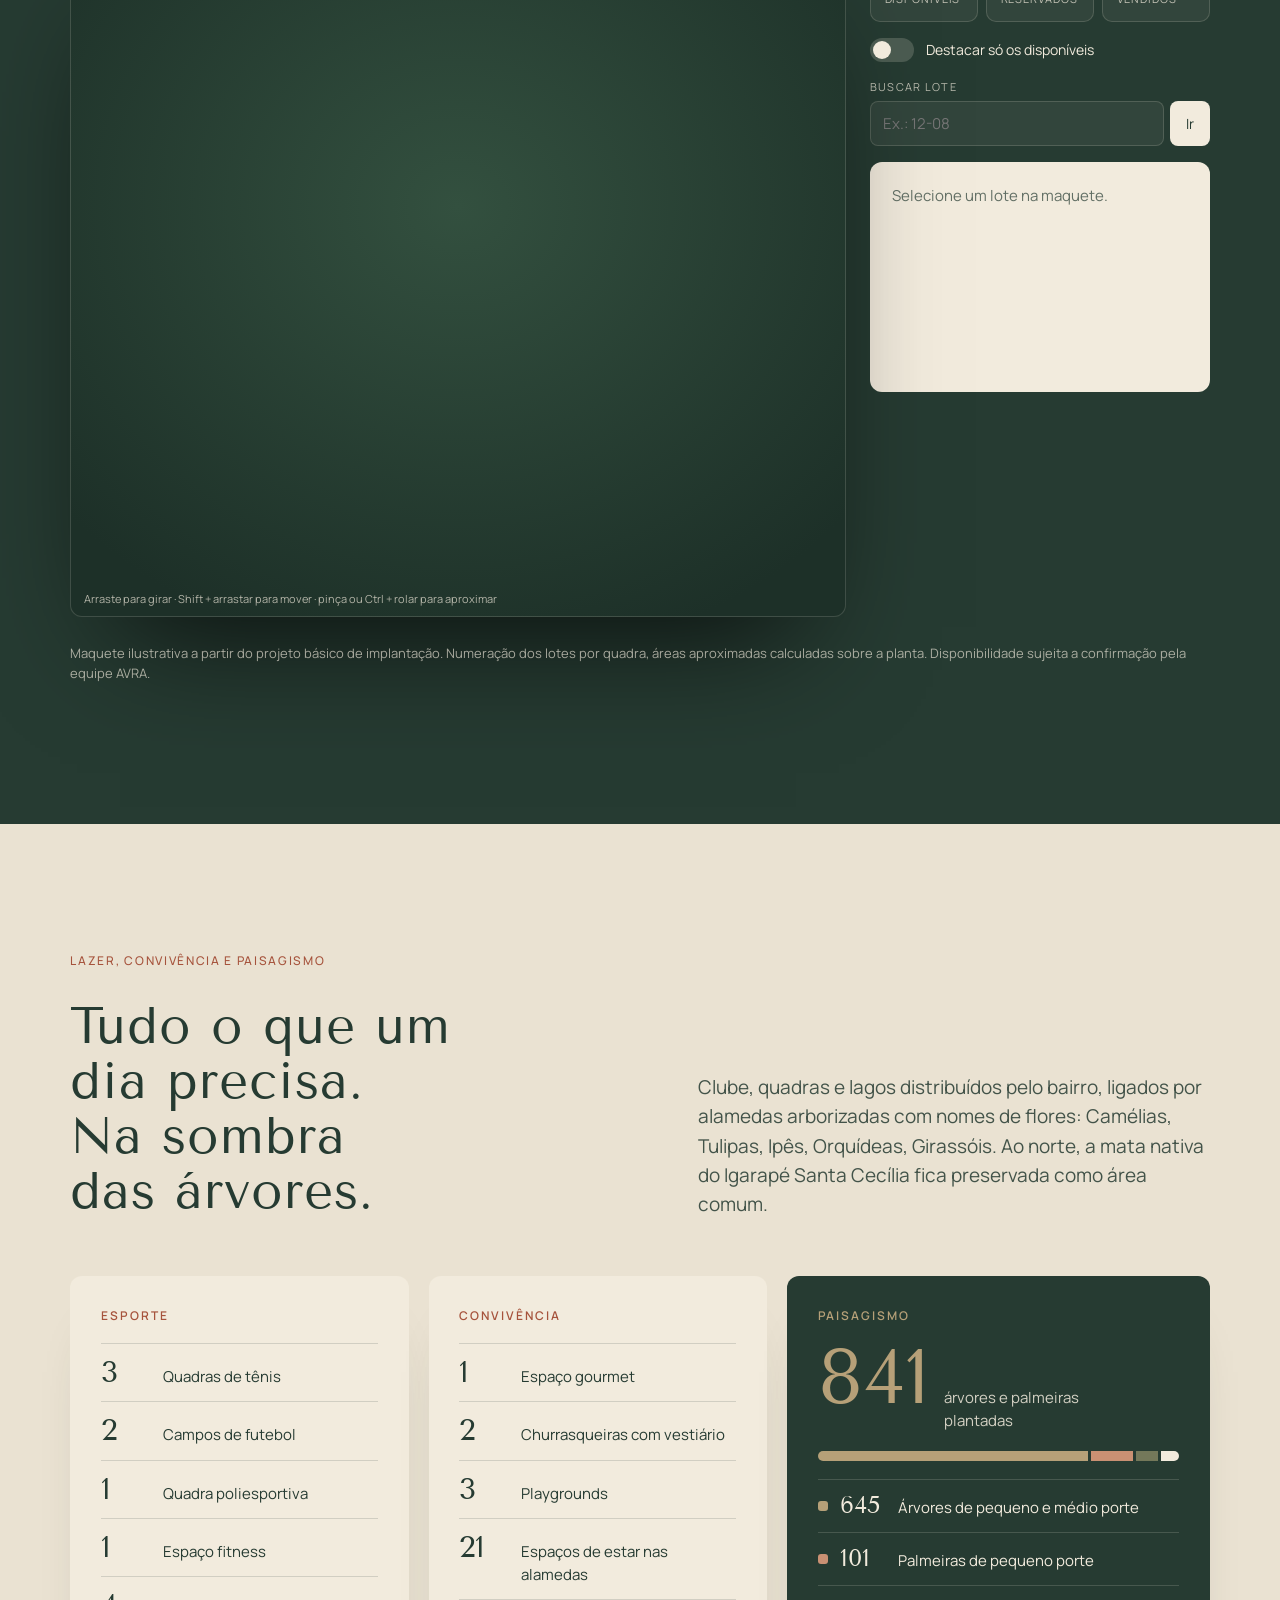
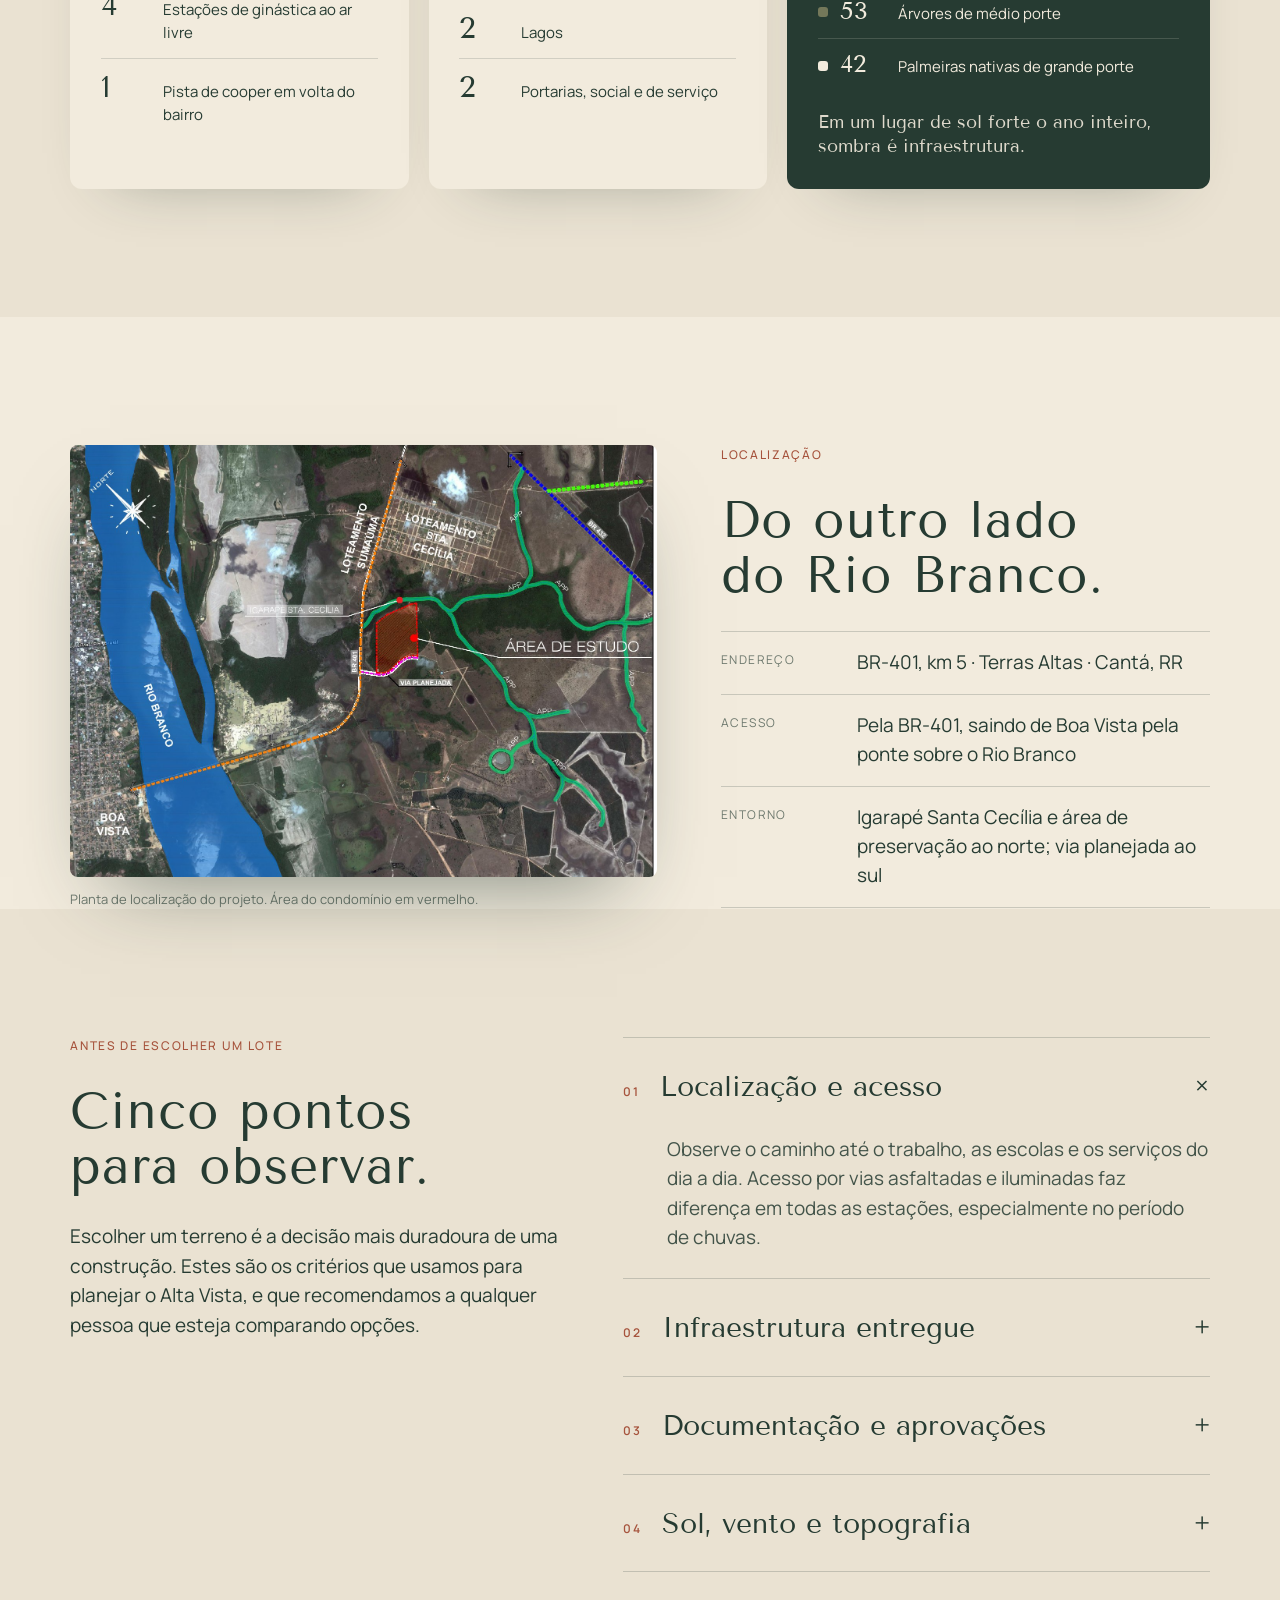
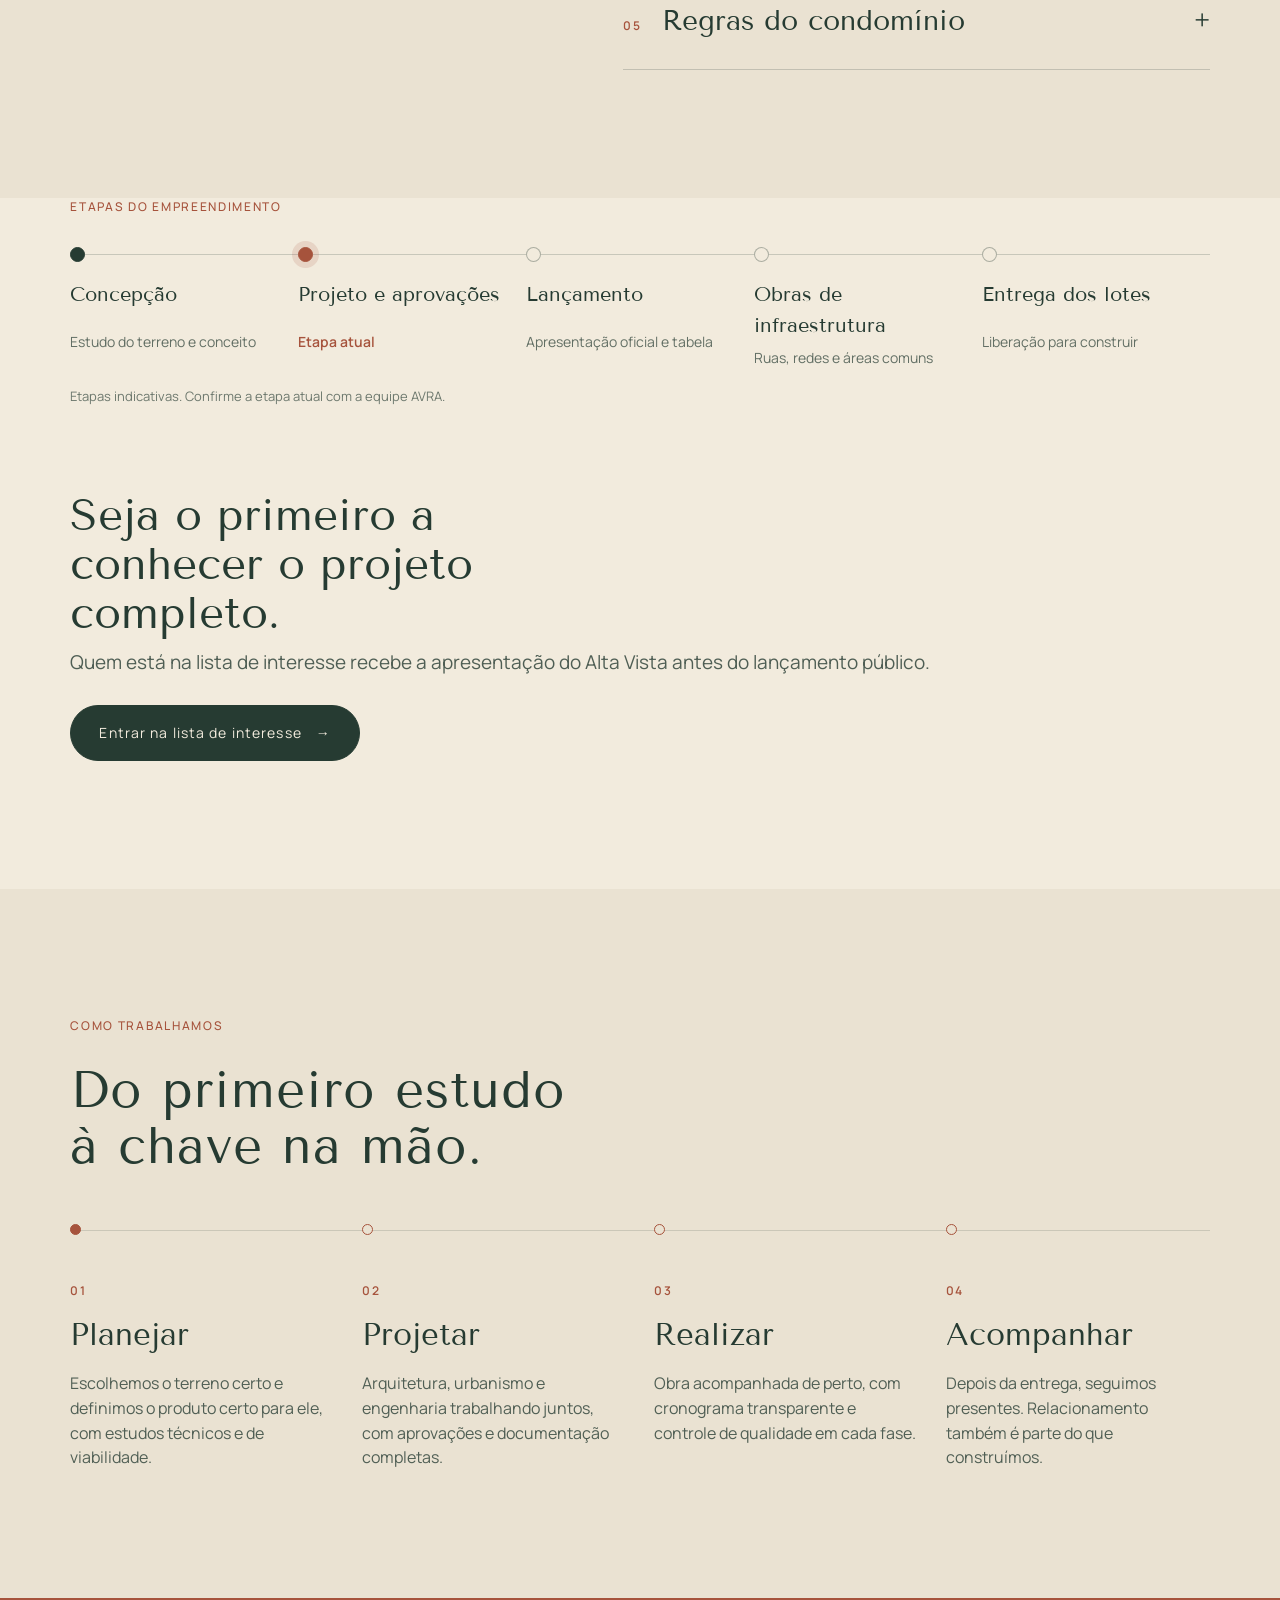
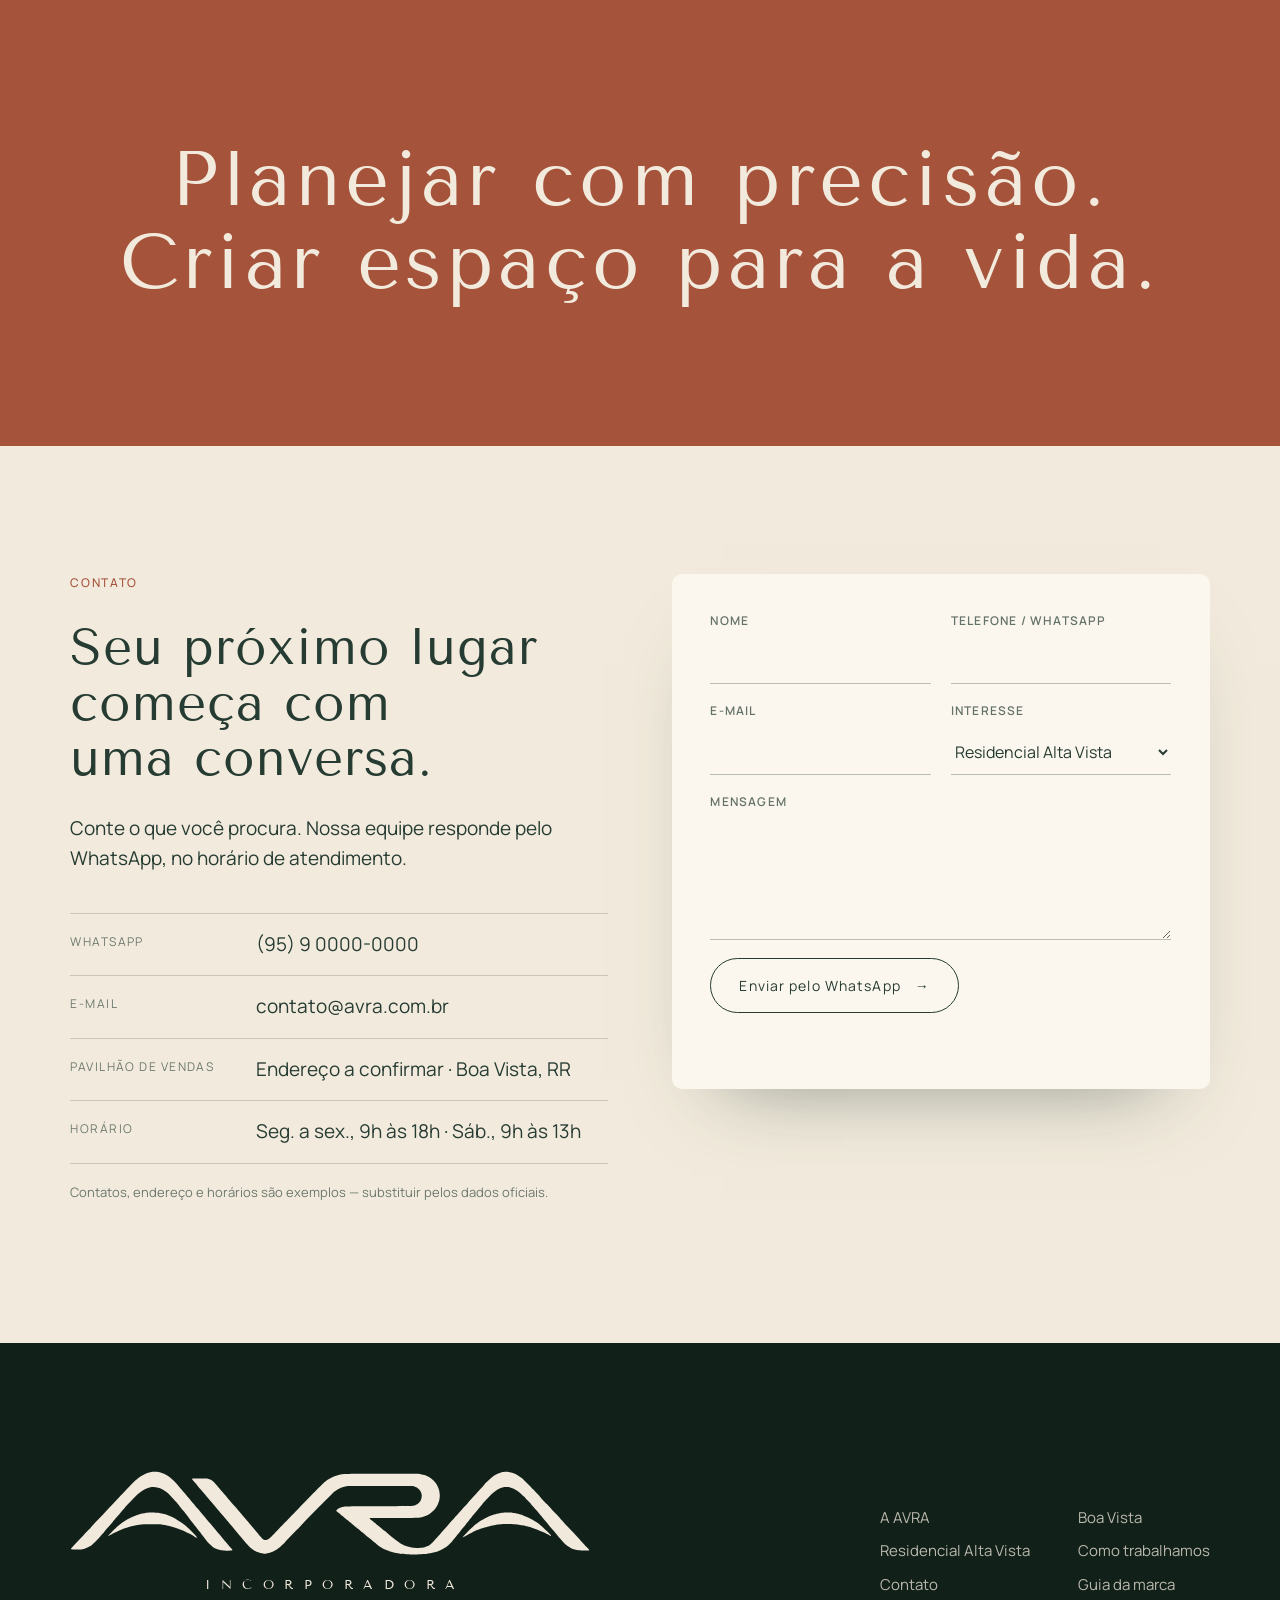
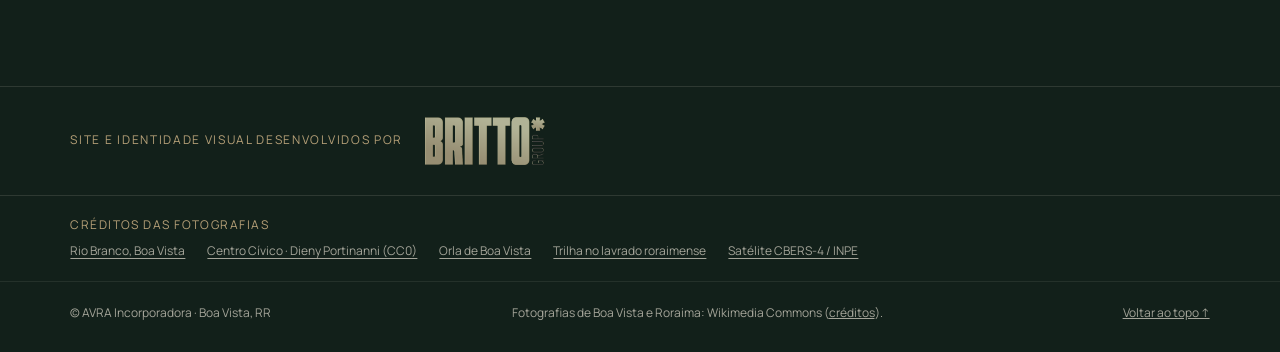
==== commit 19ac91e4: "Maquete 3D com os 471 lotes selecionáveis e situação de venda; página /admin para marcar lotes dispo" ====
--- a/index.html
+++ b/index.html
@@ -180,42 +180,52 @@
   <div class="av__plan" id="implantacao">
     <div class="wrap av__plan-head">
       <div>
-        <p class="eyebrow">Implantação</p>
-        <h3 class="display split-lines">O bairro,<br>quadra a quadra.</h3>
-      </div>
-      <p class="reveal-up">A planta de implantação e paisagismo do condomínio. Toque nos pontos para conhecer cada área. Logo abaixo, a mesma planta em uma maquete 3D.</p>
-    </div>
-    <div class="wrap av__plan-grid">
-      <div class="av__viewer">
-      <div class="av__map">
-        <img src="assets/photos/alta-vista-implantacao.jpg" alt="Planta de implantação e paisagismo do Residencial Alta Vista, com 21 quadras, alamedas, áreas de lazer, lagos e mata nativa" width="2600" height="2298" id="planImg">
-        <div class="av__hotspots" id="hotspots"></div>
-        <button class="av__zoom" id="planZoom" type="button">Ver planta ampliada ↗</button>
-      </div>
-      </div>
-      <div class="av__plan-side">
-        <div class="av__zone" aria-live="polite">
-          <span class="av__zone-n" id="zoneNum">01</span>
-          <b id="zoneName">Portaria e acesso</b>
-          <p id="zoneText"></p>
+        <p class="eyebrow">Escolha seu lote</p>
+        <h3 class="display split-lines">O bairro,<br>lote a lote.</h3>
+      </div>
+      <p class="reveal-up">Maquete interativa dos 471 lotes, montada a partir da planta de implantação. Toque em um lote para ver quadra, número, área aproximada e situação de venda.</p>
+    </div>
+    <img src="assets/photos/alta-vista-implantacao.jpg" id="planImg" alt="" hidden>
+    <div class="wrap lx">
+      <div class="lx__stage" id="plan3d">
+        <canvas id="plan3dCanvas" aria-label="Maquete 3D interativa dos lotes do Residencial Alta Vista"></canvas>
+        <div class="lx__tip" id="lotTip" hidden></div>
+        <div class="lx__tools">
+          <button type="button" id="p3In" aria-label="Aproximar">+</button>
+          <button type="button" id="p3Out" aria-label="Afastar">−</button>
+          <button type="button" id="plan3dTop">Vista de cima</button>
+          <button type="button" id="p3Reset">Ver tudo</button>
         </div>
-        <ol class="av__legend" id="zoneLegend"></ol>
-      </div>
-    </div>
-    <div class="wrap av__model">
-      <div class="av__model-head">
-        <p class="eyebrow">Maquete 3D</p>
-        <h3 class="title-md">O mesmo bairro, em volume.</h3>
-        <p>Maquete gerada a partir da planta para dar noção de escala, quadras e áreas verdes. Arraste para girar.</p>
-      </div>
-      <div class="av__3d" id="plan3d">
-        <canvas id="plan3dCanvas" aria-label="Maquete 3D ilustrativa gerada a partir da planta de implantação"></canvas>
-        <div class="av__3d-labels" id="plan3dLabels"></div>
-        <p class="av__3d-hint">Arraste para girar · <button type="button" id="plan3dTop">vista de cima</button></p>
+        <p class="lx__hint">Arraste para girar · Shift + arrastar para mover · pinça ou Ctrl + rolar para aproximar</p>
         <p class="av__3d-loading" id="plan3dLoading">Montando a maquete…</p>
       </div>
-    </div>
-    <p class="wrap note av__plan-note">Fonte: projeto básico de implantação e paisagismo do condomínio. Números, lotes e equipamentos podem ser ajustados no projeto aprovado e serão confirmados no lançamento.</p>
+      <aside class="lx__side">
+        <div class="lx__stats" id="lotStats">
+          <button type="button" class="lx__stat" data-filter="disponivel"><i class="dot dot--disponivel"></i><b id="cntDisp">–</b><span>Disponíveis</span></button>
+          <div class="lx__stat"><i class="dot dot--reservado"></i><b id="cntRes">–</b><span>Reservados</span></div>
+          <div class="lx__stat"><i class="dot dot--vendido"></i><b id="cntVen">–</b><span>Vendidos</span></div>
+        </div>
+        <label class="switch lx__only"><input type="checkbox" id="onlyAvail"><span></span>Destacar só os disponíveis</label>
+        <div class="lx__find">
+          <label for="lotSearch">Buscar lote</label>
+          <div><input id="lotSearch" type="text" inputmode="numeric" placeholder="Ex.: 12-08" autocomplete="off"><button type="button" id="lotGo">Ir</button></div>
+        </div>
+        <div class="lx__card" id="lotCard" aria-live="polite">
+          <p class="lx__empty" id="lotEmpty">Selecione um lote na maquete.</p>
+          <div id="lotInfo" hidden>
+            <p class="lx__status" id="lotStatus"></p>
+            <h4><span>Quadra <b id="lotQ"></b></span><span>Lote <b id="lotN"></b></span></h4>
+            <dl>
+              <div><dt>Área aproximada</dt><dd id="lotArea"></dd></div>
+              <div><dt>Código</dt><dd id="lotId"></dd></div>
+            </dl>
+            <a href="#contato" class="btn btn--solid" id="lotCta"><span>Tenho interesse neste lote</span><i>→</i></a>
+          </div>
+        </div>
+        <p class="lx__updated" id="lotUpdated"></p>
+      </aside>
+    </div>
+    <p class="wrap note av__plan-note">Maquete ilustrativa a partir do projeto básico de implantação. Numeração dos lotes por quadra, áreas aproximadas calculadas sobre a planta. Disponibilidade sujeita a confirmação pela equipe AVRA.</p>
   </div>
 
   <div class="life">
@@ -419,6 +429,7 @@
 <script src="assets/vendor/lenis.min.js"></script>
 <script src="assets/js/logo-data.js"></script>
 <script src="assets/js/br20.js"></script>
+<script src="assets/js/lotes-geo.js"></script>
 <script src="assets/js/plan3d.js"></script>
 <script src="assets/js/site.js"></script>
 </body>
--- a/assets/css/site.css
+++ b/assets/css/site.css
@@ -598,3 +598,50 @@
 }
 img, svg, canvas { max-width: 100%; }
 html, body { overflow-x: clip; }
+
+/* =========================================================
+   EXPLORADOR DE LOTES (maquete 3D)
+   ========================================================= */
+.lx { display: grid; grid-template-columns: minmax(0, 1fr) 340px; gap: 24px; align-items: stretch; }
+.lx__stage { position: relative; min-height: 560px; height: 76vh; max-height: 820px; border-radius: 12px; overflow: hidden; background: radial-gradient(90% 90% at 50% 40%, #33503f, #1d3028 75%); box-shadow: inset 0 0 0 1px var(--line-light), 0 60px 120px -50px rgba(0,0,0,.8); }
+.lx__stage canvas { position: absolute; inset: 0; width: 100%; height: 100%; display: block; cursor: grab; touch-action: pan-y; }
+.lx__tip { position: absolute; left: 0; top: 0; pointer-events: none; background: rgba(18,32,26,.88); color: var(--marfim); font-size: 12px; padding: 6px 10px; border-radius: 6px; white-space: nowrap; z-index: 2; }
+.lx__tip b { font-weight: 600; }
+.lx__tools { position: absolute; right: 12px; top: 12px; display: flex; gap: 6px; flex-wrap: wrap; justify-content: flex-end; }
+.lx__tools button { min-width: 36px; height: 36px; padding: 0 14px; border-radius: 99px; background: rgba(18,32,26,.82); color: var(--marfim); font-size: 13px; border: 1px solid var(--line-light); backdrop-filter: blur(6px); }
+.lx__tools button:hover { background: var(--terracota); }
+.lx__hint { position: absolute; left: 14px; bottom: 10px; margin: 0; font-size: 11px; opacity: .7; pointer-events: none; }
+.lx__side { display: grid; align-content: start; gap: 16px; min-width: 0; }
+.lx__stats { display: grid; grid-template-columns: repeat(3, 1fr); gap: 8px; }
+.lx__stat { display: grid; justify-items: start; gap: 2px; padding: 14px; border-radius: 10px; background: rgba(242,235,221,.06); border: 1px solid var(--line-light); text-align: left; }
+button.lx__stat:hover { border-color: var(--dourado); }
+.lx__stat b { font-family: var(--f-title); font-weight: 400; font-size: 28px; line-height: 1; font-variant-numeric: tabular-nums; }
+.lx__stat span { font-size: 11px; letter-spacing: .08em; text-transform: uppercase; opacity: .75; }
+.dot { width: 10px; height: 10px; border-radius: 3px; display: inline-block; }
+.dot--disponivel { background: #F2EBDD; } .dot--reservado { background: #C99073; } .dot--vendido { background: #4E6B5B; box-shadow: inset 0 0 0 1px rgba(242,235,221,.3); }
+.lx__only { font-size: 14px; color: var(--marfim); }
+.lx__only span { background: rgba(242,235,221,.18); }
+.lx__only span::after { background: var(--marfim); }
+.lx__find label { display: block; font-size: 11px; letter-spacing: .12em; text-transform: uppercase; opacity: .7; margin-bottom: 6px; }
+.lx__find div { display: flex; gap: 6px; }
+.lx__find input { flex: 1; min-width: 0; font: inherit; font-size: 15px; color: var(--marfim); background: rgba(242,235,221,.06); border: 1px solid var(--line-light); border-radius: 8px; padding: 10px 12px; outline: none; }
+.lx__find input:focus { border-color: var(--dourado); }
+.lx__find button { padding: 0 16px; border-radius: 8px; background: var(--marfim); color: var(--verde); font-size: 14px; }
+.lx__card { padding: 22px; border-radius: 12px; background: var(--marfim); color: var(--verde); min-height: 230px; }
+.lx__empty { margin: 0; opacity: .7; font-size: 15px; }
+.lx__status { display: inline-flex; align-items: center; gap: 8px; margin: 0 0 12px; font-size: 12px; letter-spacing: .1em; text-transform: uppercase; font-weight: 600; }
+.lx__status::before { content: ""; width: 10px; height: 10px; border-radius: 50%; background: currentColor; }
+.lx__status.is-disponivel { color: #3E6B4F; } .lx__status.is-reservado { color: var(--terracota); } .lx__status.is-vendido { color: #6b6b6b; }
+.lx__card h4 { display: flex; gap: 22px; margin: 0 0 14px; font-family: var(--f-title); font-weight: 400; font-size: 18px; }
+.lx__card h4 b { display: block; font-weight: 400; font-size: 46px; line-height: 1; }
+.lx__card dl { margin: 0 0 18px; border-top: 1px solid var(--line-dark); }
+.lx__card dl div { display: flex; justify-content: space-between; padding: 10px 0; border-bottom: 1px solid var(--line-dark); font-size: 14px; }
+.lx__card dt { opacity: .7; } .lx__card dd { margin: 0; font-weight: 600; font-variant-numeric: tabular-nums; }
+.lx__card .btn--solid { background: var(--verde); color: var(--marfim); border-color: var(--verde); width: 100%; justify-content: center; }
+.lx__card .btn--solid:hover { background: var(--terracota); border-color: var(--terracota); color: var(--marfim); }
+.lx__updated { margin: 0; font-size: 12px; opacity: .6; }
+@media (max-width: 1000px) {
+  .lx { grid-template-columns: 1fr; }
+  .lx__stage { height: 64vh; min-height: 420px; }
+  .lx__hint { display: none; }
+}
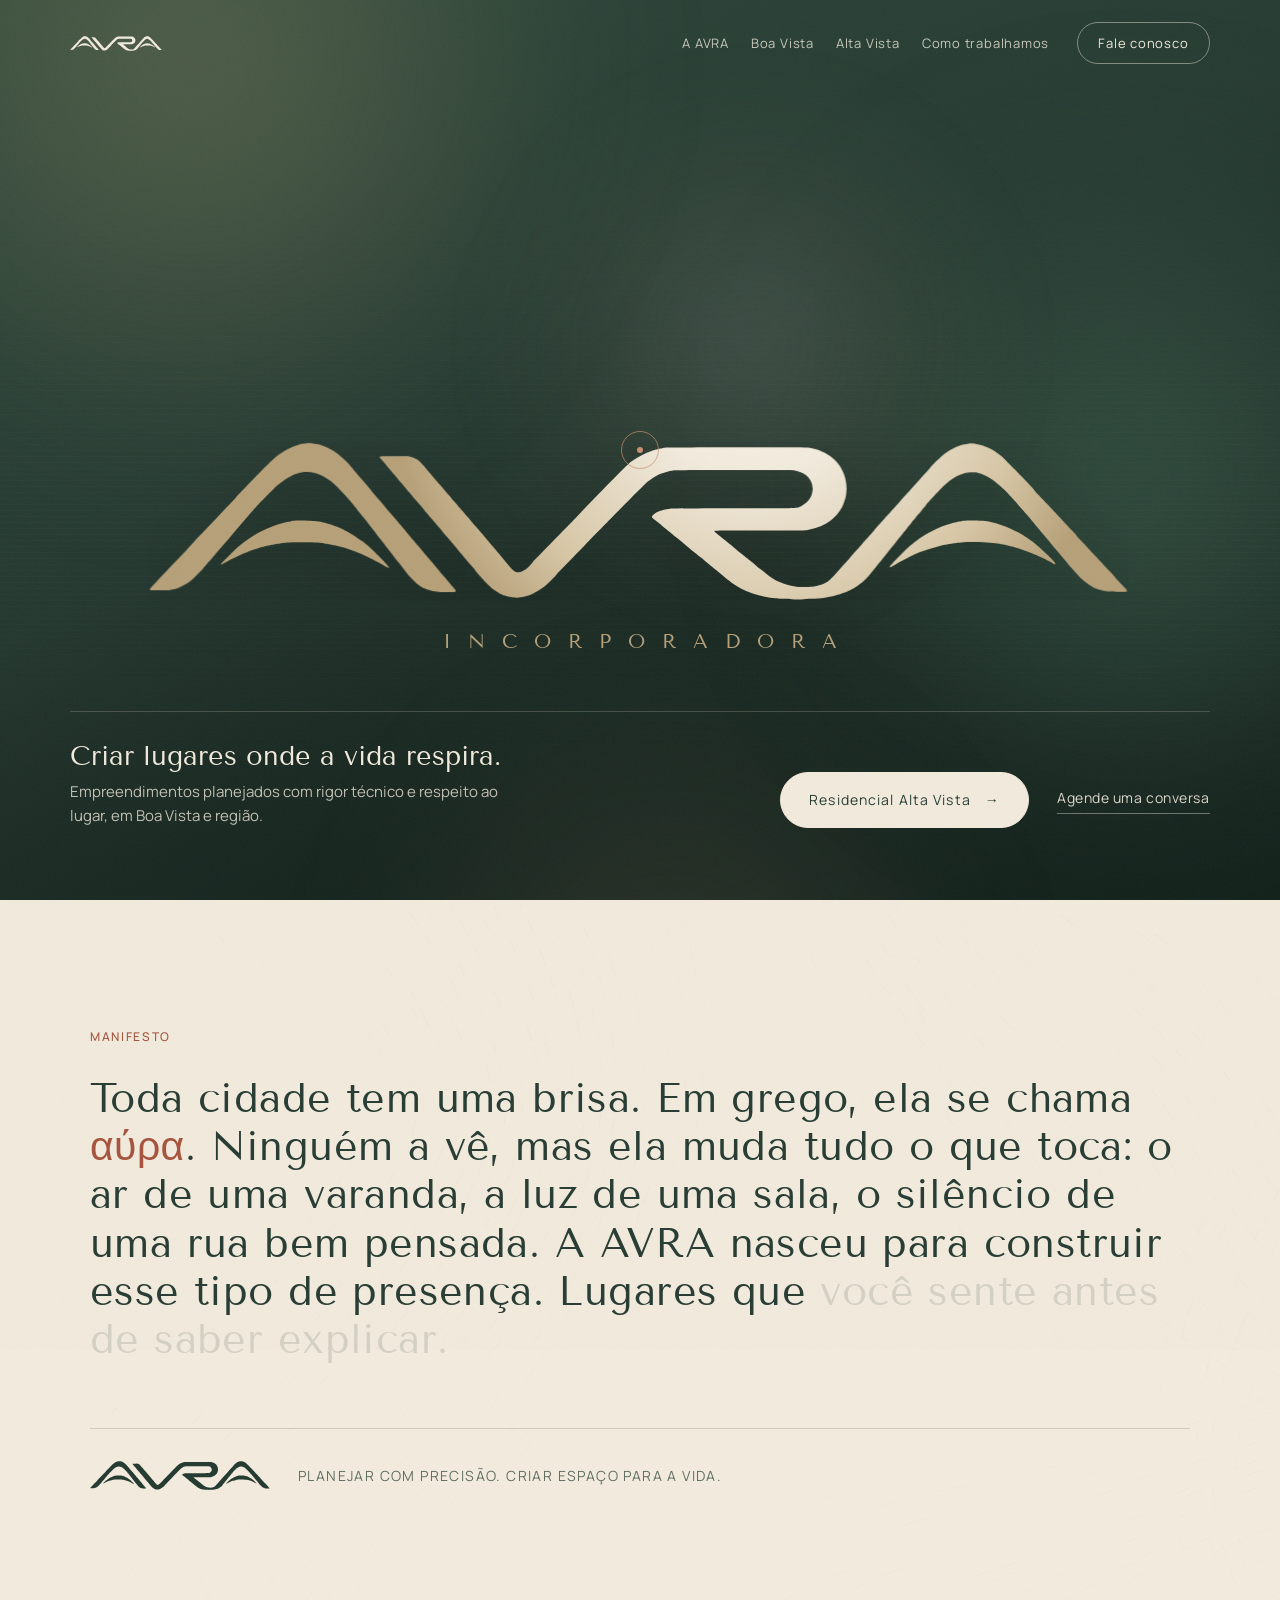
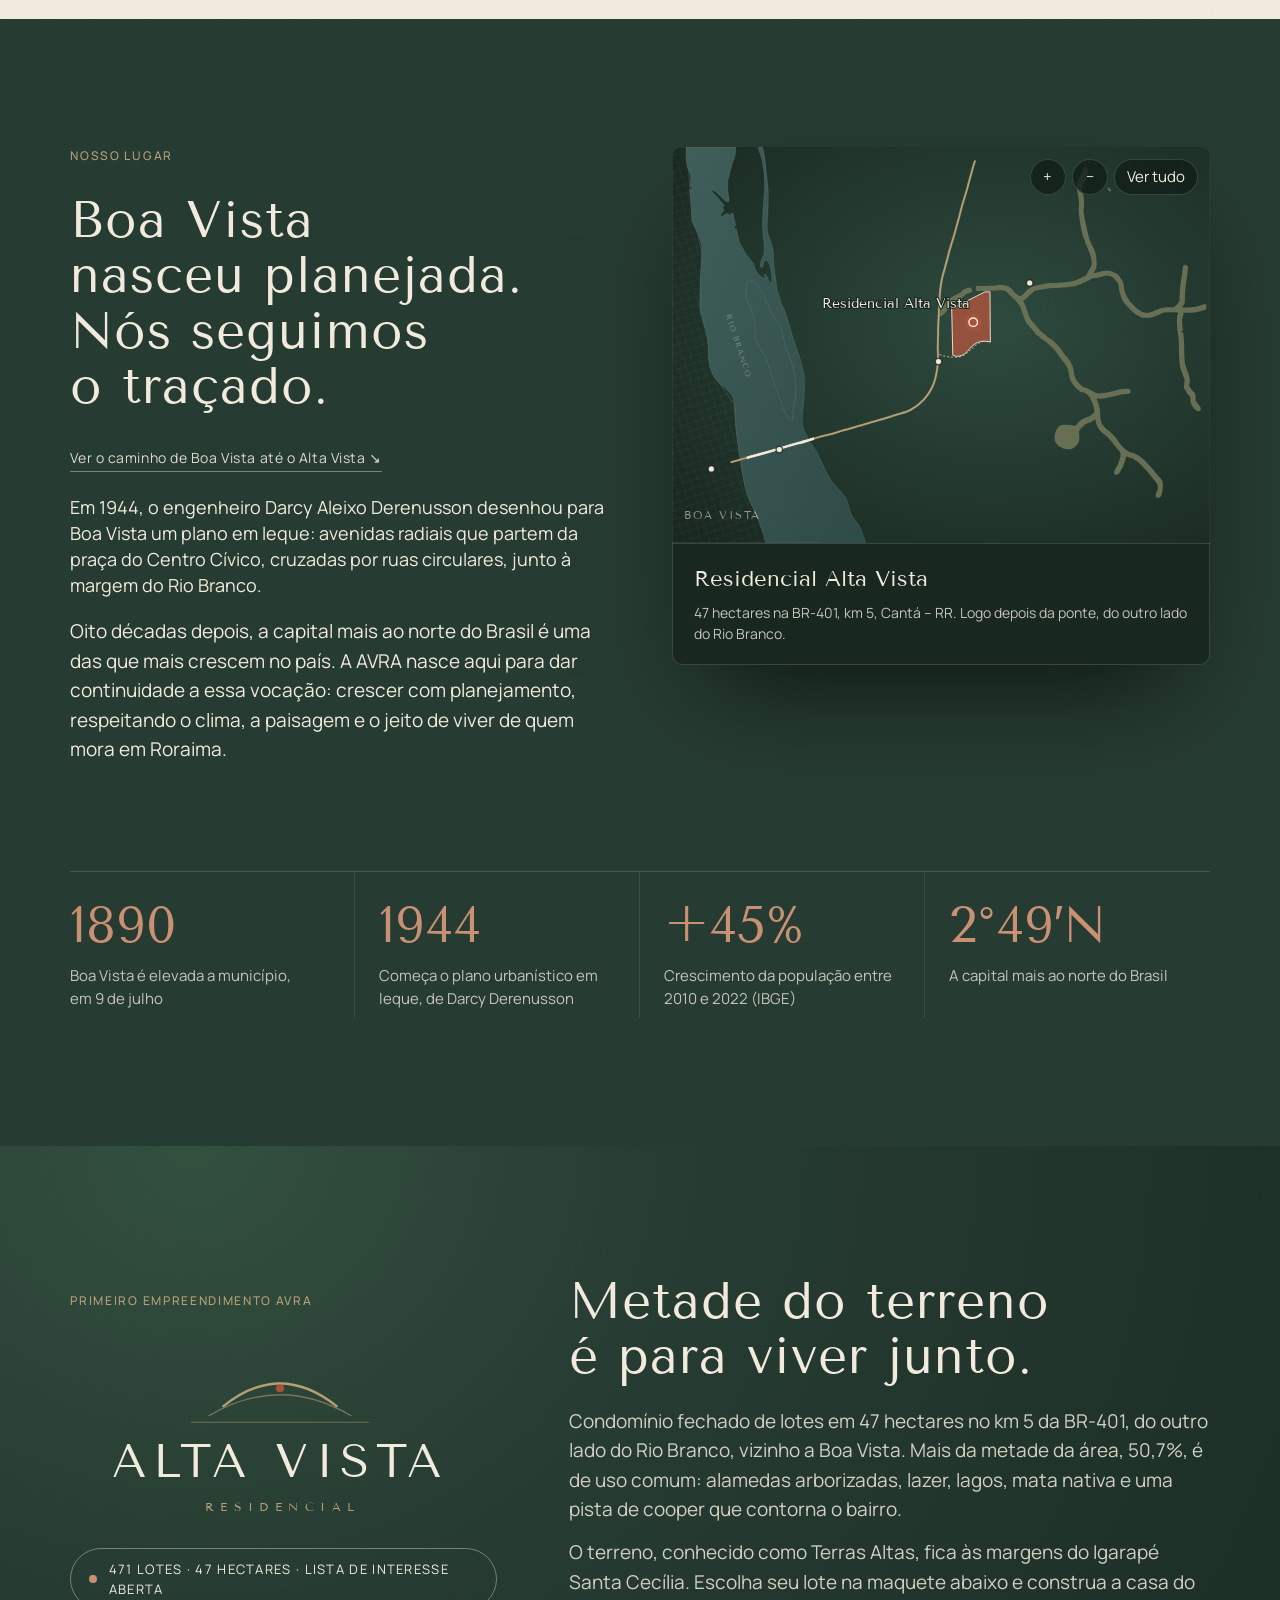
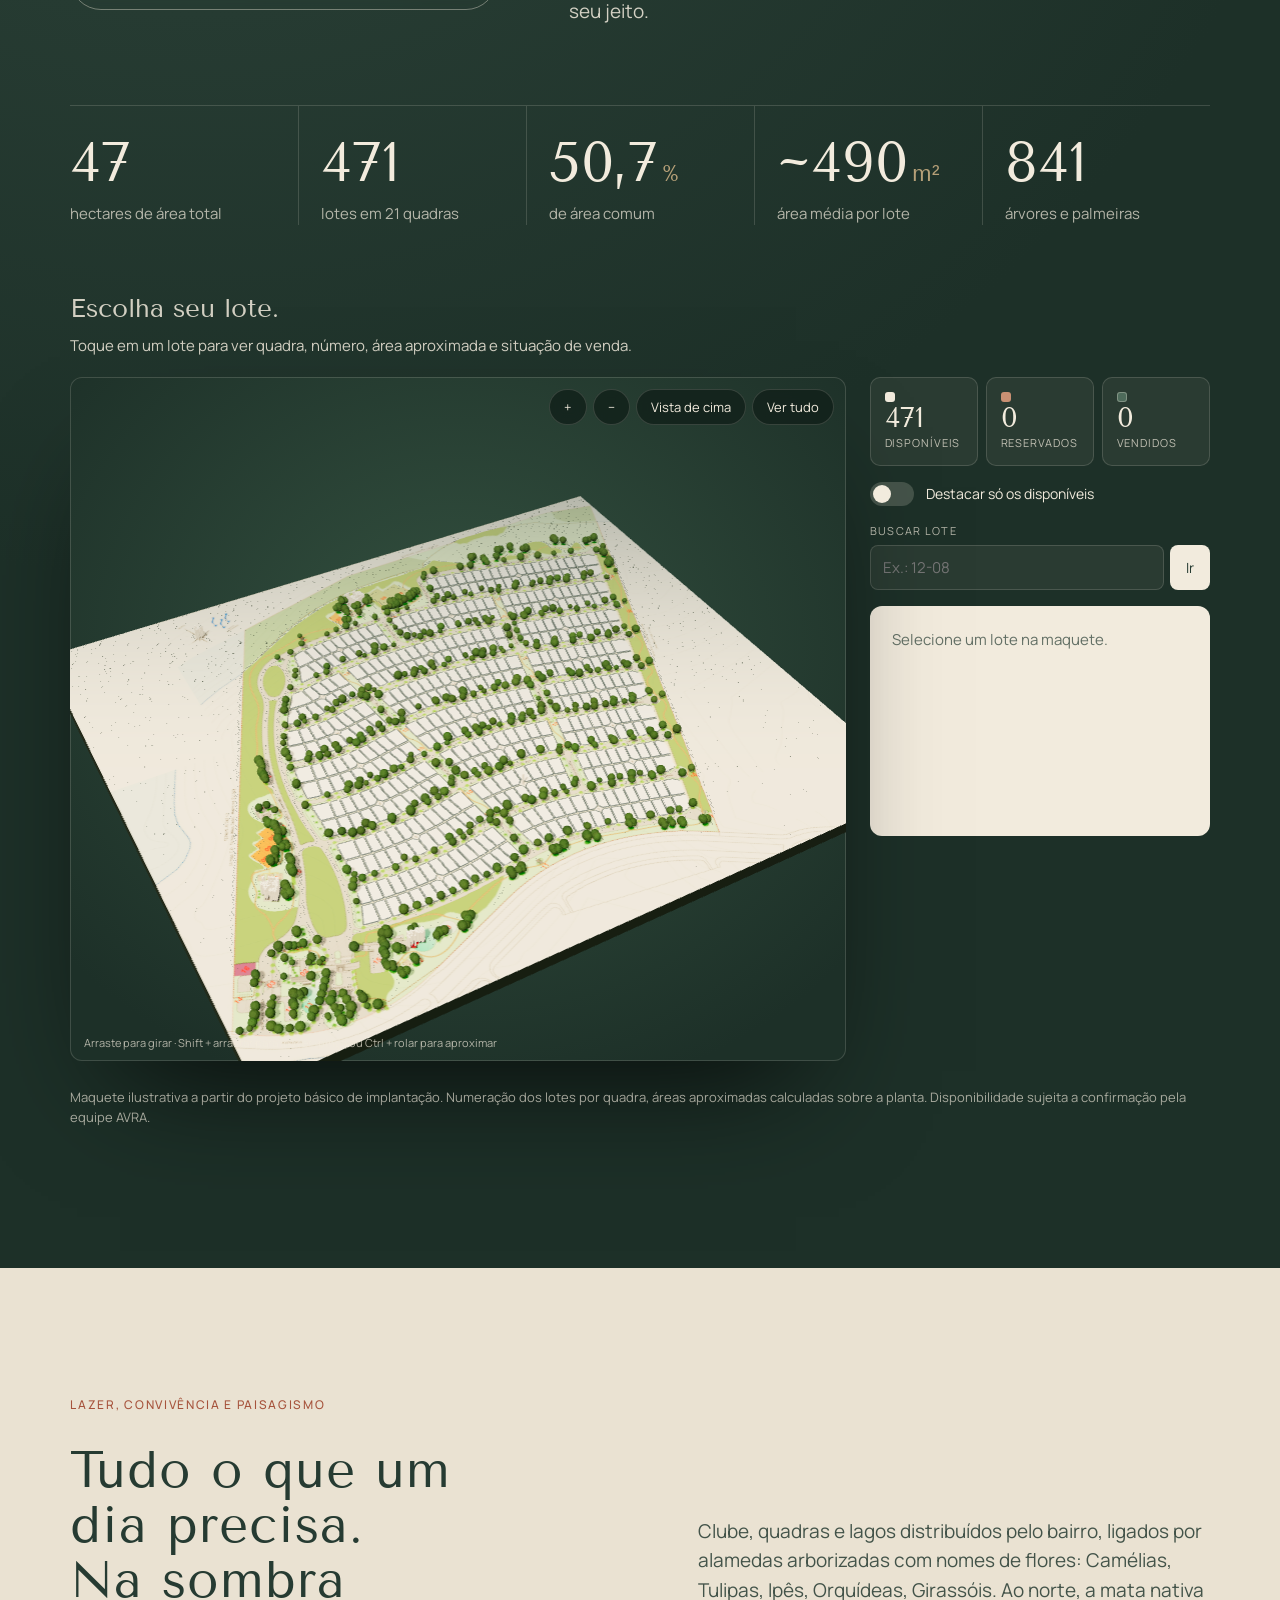
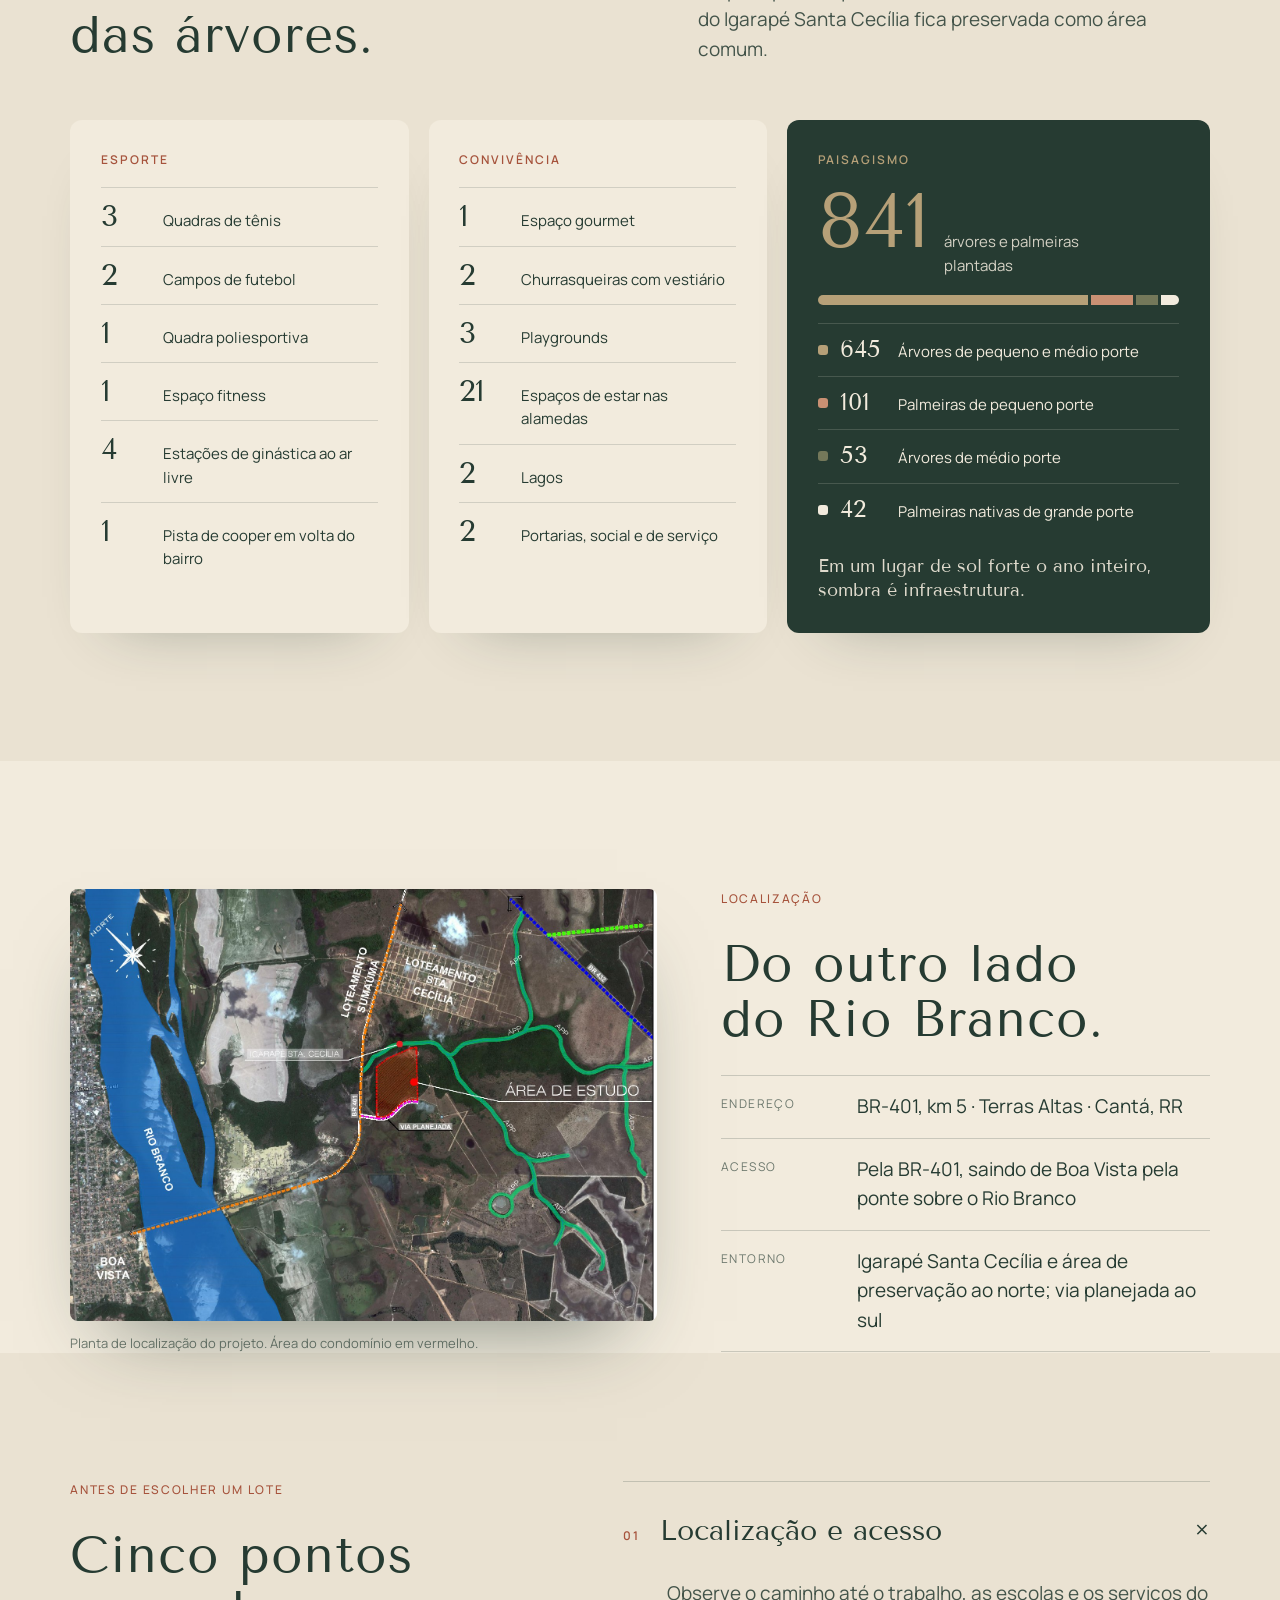
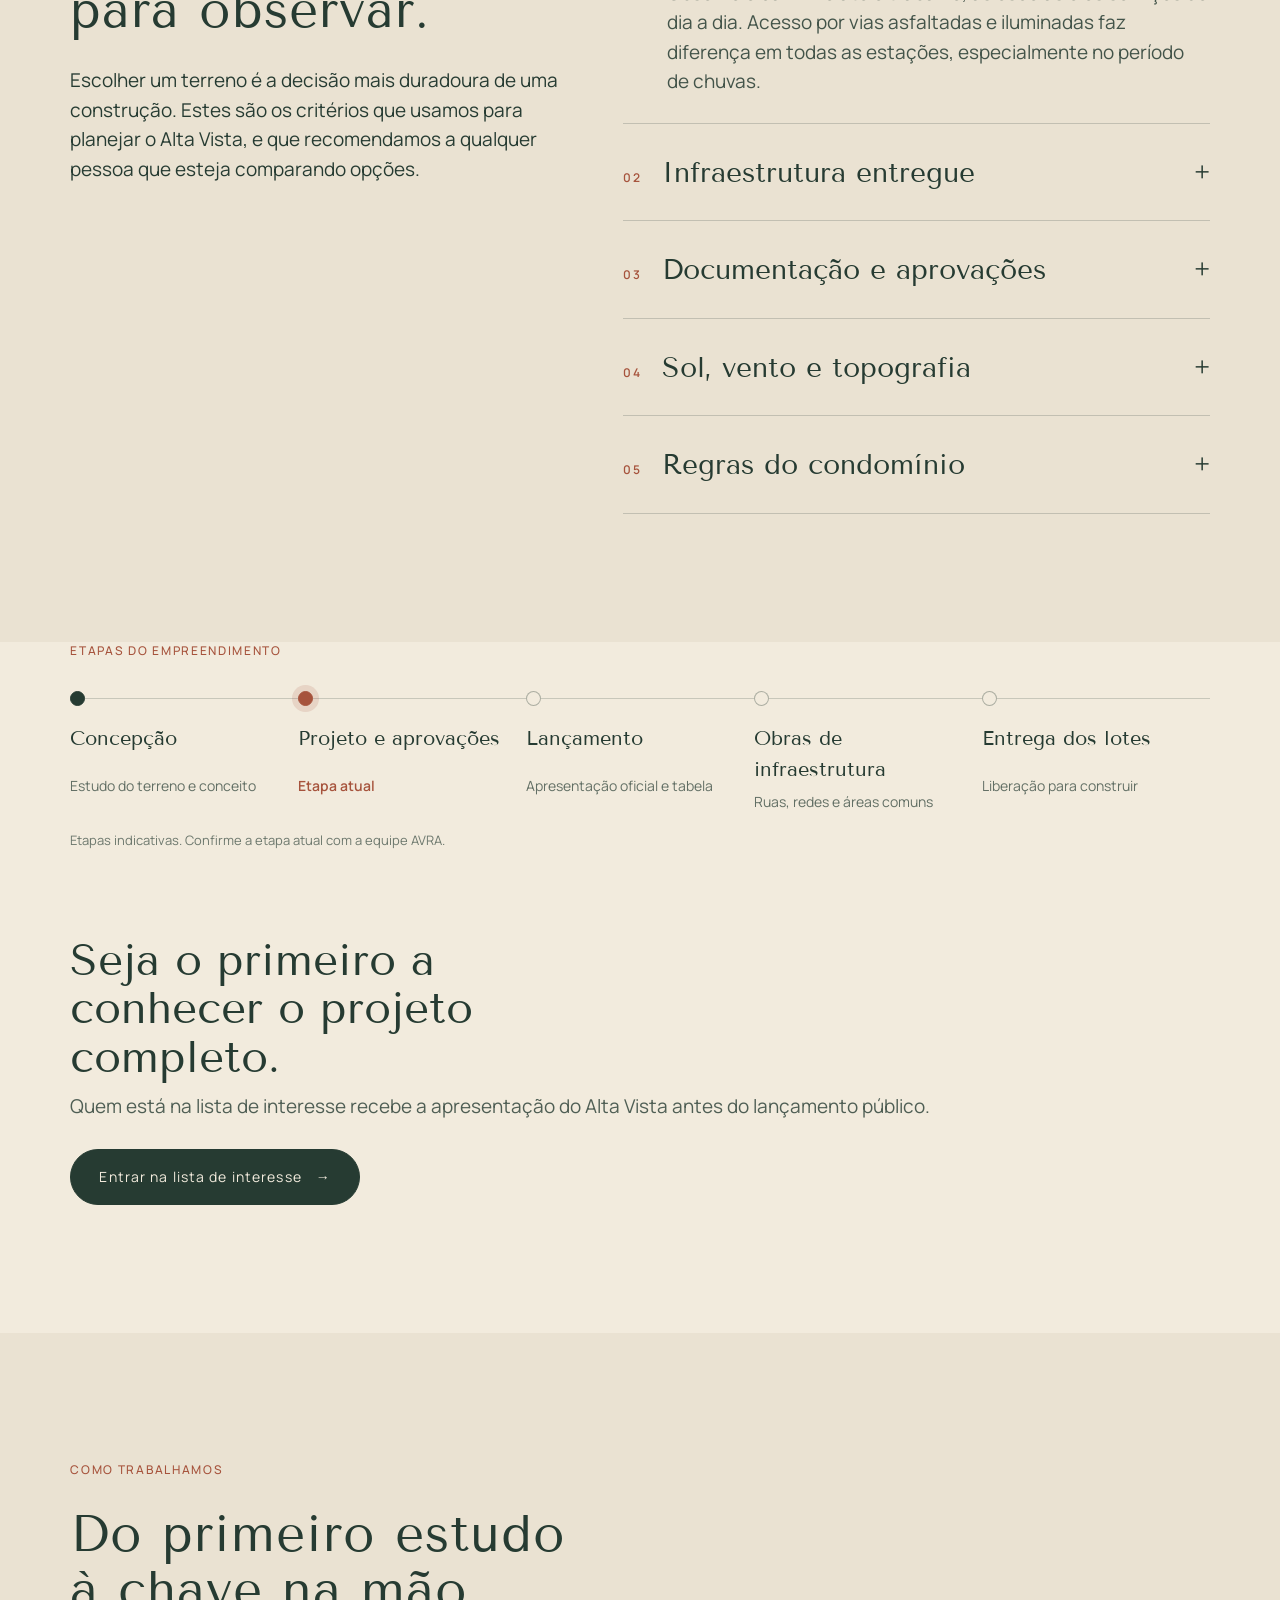
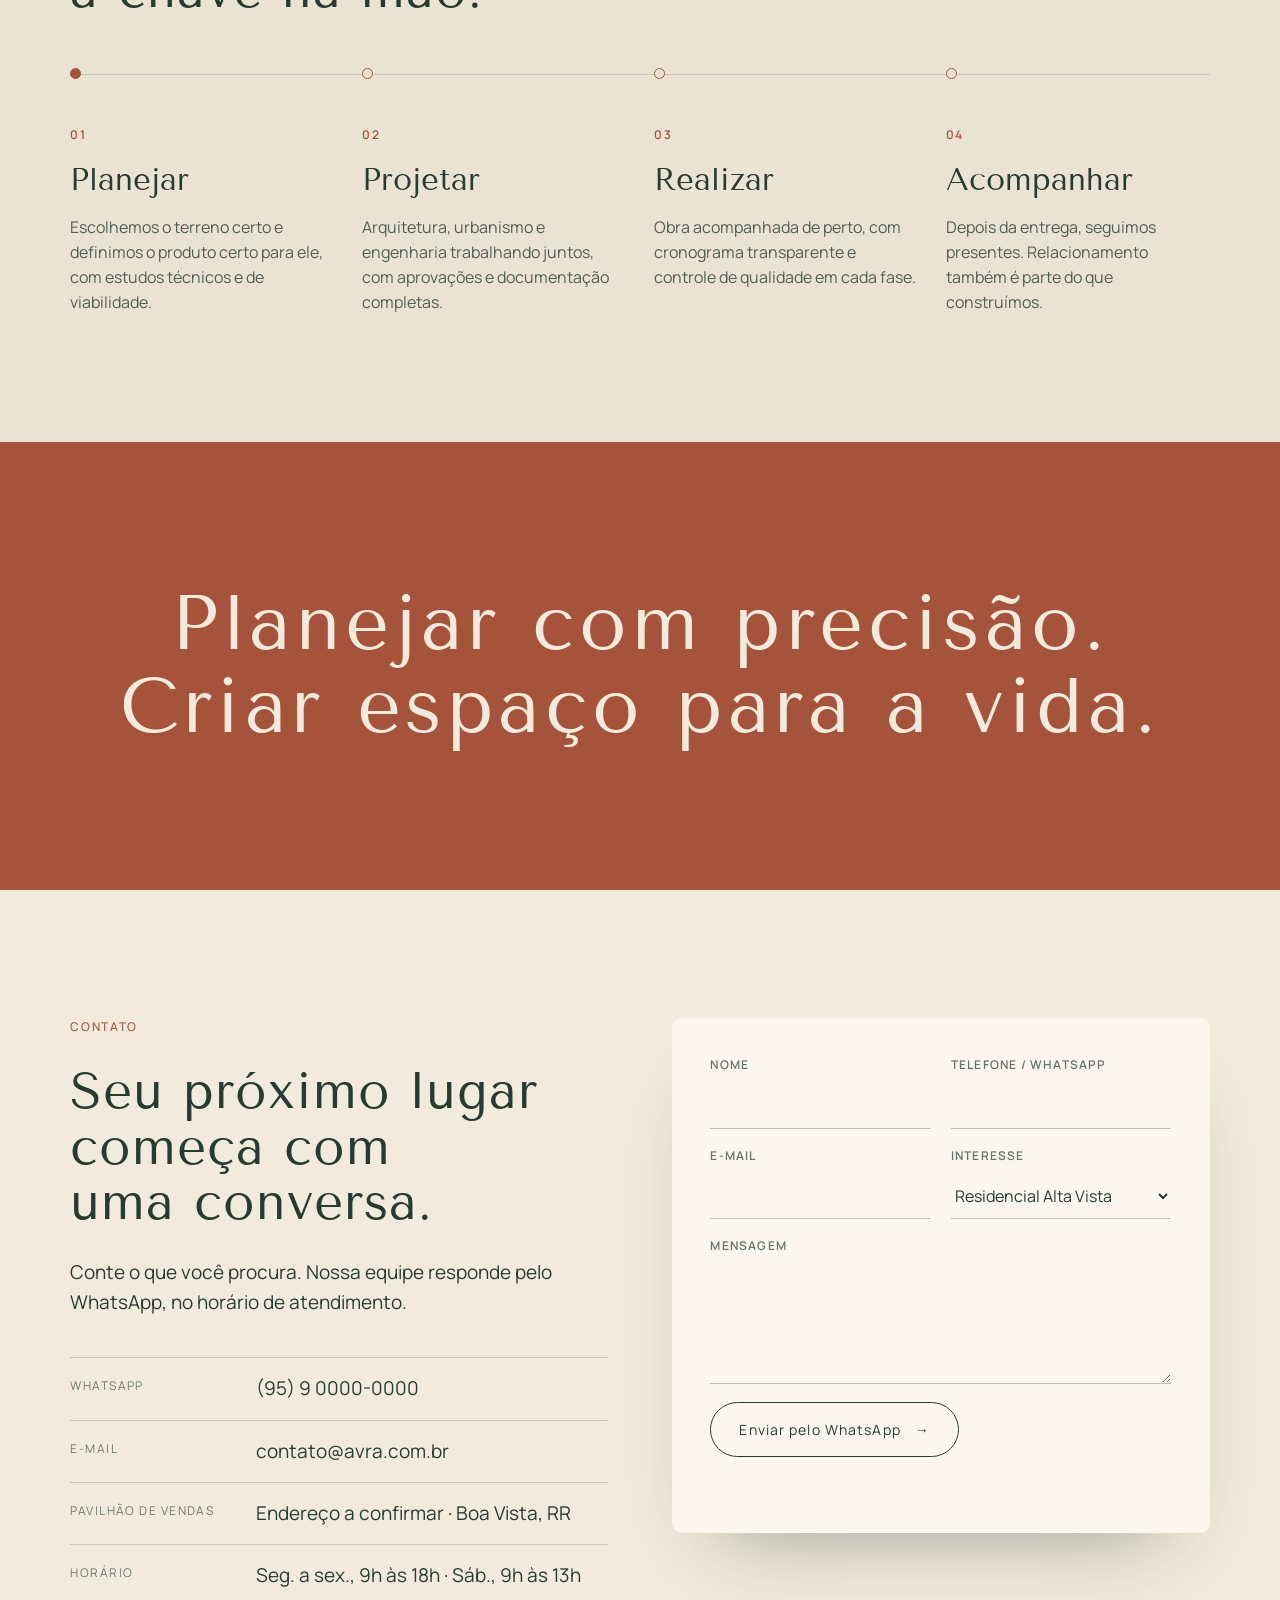
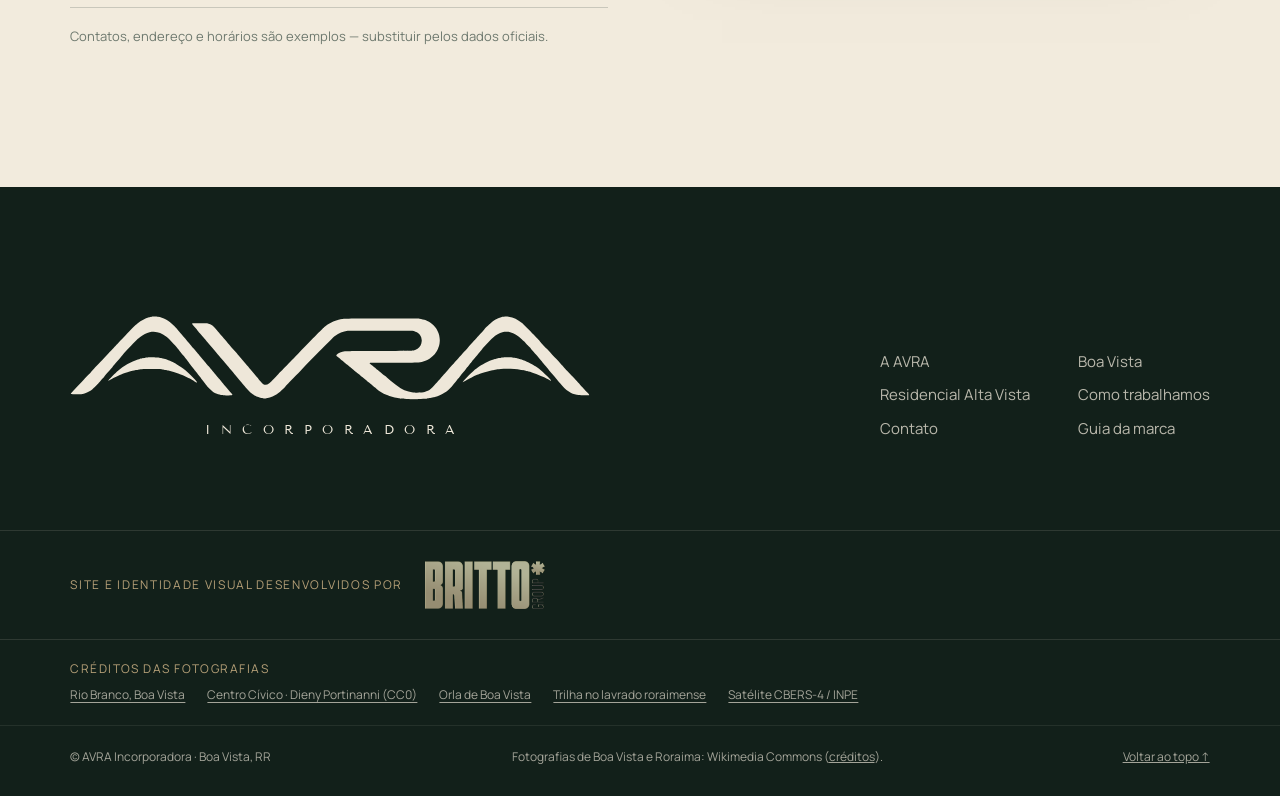
==== commit faea8235: "Alta Vista em um bloco único: marca, conceito, números e escolha de lote; logo provisória do Alta Vi" ====
--- a/index.html
+++ b/index.html
@@ -146,44 +146,38 @@
 
 <!-- ============ RESIDENCIAL ALTA VISTA ============ -->
 <section class="av" id="altavista">
-  <div class="av__intro">
-    <div class="av__intro-bg"><img src="https://commons.wikimedia.org/wiki/Special:FilePath/Trilha_no_lavrado_roraimense.jpg?width=2400" data-fallback="assets/img/capa.jpg" alt="" loading="lazy" referrerpolicy="no-referrer"></div>
-    <div class="av__intro-shade"></div>
-    <div class="wrap av__intro-inner">
-      <p class="eyebrow">Primeiro empreendimento AVRA</p>
-      <h2 class="av__title split-lines">Residencial<br>Alta Vista</h2>
-      <p class="av__status"><i></i>471 lotes · 47 hectares · lista de interesse aberta</p>
-    </div>
-  </div>
-
-  <div class="wrap av__concept">
-    <div>
-      <p class="eyebrow">O conceito</p>
-      <h3 class="display split-lines">Metade do terreno<br>é para viver junto.</h3>
-    </div>
-    <div class="av__concept-text">
-      <p class="lead reveal-up">O Residencial Alta Vista é um condomínio fechado de lotes em uma área de 47 hectares no km 5 da BR-401, do outro lado do Rio Branco, vizinho a Boa Vista. Mais da metade da área, 50,7%, é de uso comum: ruas arborizadas, lazer, lagos, mata nativa e uma pista de cooper que contorna o bairro.</p>
-      <p class="reveal-up">O terreno, conhecido como Terras Altas, fica às margens do Igarapé Santa Cecília. Por isso o nome: lotes em cota alta, horizonte aberto e uma faixa de mata preservada ao longo da água. Você escolhe o lote e constrói a casa do seu jeito, dentro de um bairro planejado do primeiro traço à última árvore.</p>
-    </div>
-  </div>
-
-  <div class="wrap">
-    <dl class="av__numbers">
-      <div><dt data-count="47">47</dt><dd>hectares de área total</dd></div>
-      <div><dt data-count="471">471</dt><dd>lotes residenciais em 21 quadras</dd></div>
-      <div><dt data-count="50.7" data-dec="1">50,7<small>%</small></dt><dd>da área é de uso comum</dd></div>
-      <div><dt data-count="490" data-prefix="~">~490<small>m²</small></dt><dd>área média por lote</dd></div>
-      <div><dt data-count="841">841</dt><dd>árvores e palmeiras no paisagismo</dd></div>
-    </dl>
-  </div>
-
-  <div class="av__plan" id="implantacao">
-    <div class="wrap av__plan-head">
-      <div>
-        <p class="eyebrow">Escolha seu lote</p>
-        <h3 class="display split-lines">O bairro,<br>lote a lote.</h3>
-      </div>
-      <p class="reveal-up">Maquete interativa dos 471 lotes, montada a partir da planta de implantação. Toque em um lote para ver quadra, número, área aproximada e situação de venda.</p>
+  <div class="av__plan av__unified" id="implantacao">
+    <div class="wrap avu__top">
+      <div class="avu__brand">
+        <p class="eyebrow">Primeiro empreendimento AVRA</p>
+        <!-- Logo provisória do Residencial Alta Vista: substituir pelo arquivo oficial (SVG) quando disponível -->
+        <svg class="av-logo" viewBox="0 0 520 210" role="img" aria-label="Residencial Alta Vista">
+          <g class="av-logo__mark" fill="none" stroke-linecap="round">
+            <path d="M190 62 Q260 6 330 62" stroke-width="3"/>
+            <path d="M172 74 Q260 22 348 74" stroke-width="1.6" opacity=".55"/>
+            <circle cx="260" cy="40" r="5" class="av-logo__sun"/>
+            <path d="M150 82 H370" stroke-width="1.2" opacity=".5"/>
+          </g>
+          <text x="260" y="150" text-anchor="middle" class="av-logo__name">ALTA VISTA</text>
+          <text x="260" y="192" text-anchor="middle" class="av-logo__desc">R E S I D E N C I A L</text>
+        </svg>
+        <p class="av__status"><i></i>471 lotes · 47 hectares · lista de interesse aberta</p>
+      </div>
+      <div class="avu__text">
+        <h2 class="display split-lines">Metade do terreno<br>é para viver junto.</h2>
+        <p class="reveal-up">Condomínio fechado de lotes em 47 hectares no km 5 da BR-401, do outro lado do Rio Branco, vizinho a Boa Vista. Mais da metade da área, 50,7%, é de uso comum: alamedas arborizadas, lazer, lagos, mata nativa e uma pista de cooper que contorna o bairro.</p>
+        <p class="reveal-up">O terreno, conhecido como Terras Altas, fica às margens do Igarapé Santa Cecília. Escolha seu lote na maquete abaixo e construa a casa do seu jeito.</p>
+      </div>
+    </div>
+    <div class="wrap">
+      <dl class="av__numbers avu__numbers">
+        <div><dt data-count="47">47</dt><dd>hectares de área total</dd></div>
+        <div><dt data-count="471">471</dt><dd>lotes em 21 quadras</dd></div>
+        <div><dt data-count="50.7" data-dec="1">50,7<small>%</small></dt><dd>de área comum</dd></div>
+        <div><dt data-count="490" data-prefix="~">~490<small>m²</small></dt><dd>área média por lote</dd></div>
+        <div><dt data-count="841">841</dt><dd>árvores e palmeiras</dd></div>
+      </dl>
+      <p class="avu__pick"><b>Escolha seu lote.</b> Toque em um lote para ver quadra, número, área aproximada e situação de venda.</p>
     </div>
     <img src="assets/photos/alta-vista-implantacao.jpg" id="planImg" alt="" hidden>
     <div class="wrap lx">
--- a/assets/css/site.css
+++ b/assets/css/site.css
@@ -645,3 +645,31 @@
   .lx__stage { height: 64vh; min-height: 420px; }
   .lx__hint { display: none; }
 }
+
+/* =========================================================
+   ALTA VISTA — bloco único: marca, conceito, números e lotes
+   ========================================================= */
+.av__unified { background: radial-gradient(90% 60% at 15% 0%, #33503f 0%, var(--verde) 45%, #1d3028 100%); }
+.avu__top { display: grid; grid-template-columns: minmax(260px, .8fr) minmax(0, 1.2fr); gap: 72px; align-items: center; }
+.avu__brand { display: grid; justify-items: start; gap: 18px; }
+.av-logo { width: min(100%, 420px); height: auto; overflow: visible; }
+.av-logo__mark path { stroke: var(--dourado); }
+.av-logo__sun { fill: var(--terracota); stroke: none; }
+.av-logo__name { font-family: var(--f-title); font-size: 58px; letter-spacing: .14em; fill: var(--marfim); }
+.av-logo__desc { font-family: var(--f-title); font-size: 15px; letter-spacing: .1em; fill: var(--dourado); }
+.avu__brand .av__status { margin-top: 4px; color: var(--marfim); }
+.avu__text .display { margin-bottom: 22px; }
+.avu__text p { max-width: 60ch; opacity: .85; margin: 0 0 14px; }
+.avu__numbers { margin-top: 64px; padding-bottom: 0; border-top-color: var(--line-light); }
+.avu__numbers div + div { border-left-color: var(--line-light); }
+.avu__numbers dt { color: var(--marfim); }
+.avu__numbers dt small { color: var(--dourado); }
+.avu__numbers dd { color: var(--marfim); opacity: .7; }
+.avu__pick { margin: 64px 0 20px; font-size: 15px; opacity: .85; }
+.avu__pick b { font-family: var(--f-title); font-weight: 400; font-size: 26px; display: block; margin-bottom: 4px; opacity: 1; }
+@media (max-width: 900px) {
+  .avu__top { grid-template-columns: 1fr; gap: 36px; }
+  .av-logo { width: min(100%, 320px); }
+  .avu__numbers { margin-top: 40px; }
+  .avu__pick { margin-top: 40px; }
+}
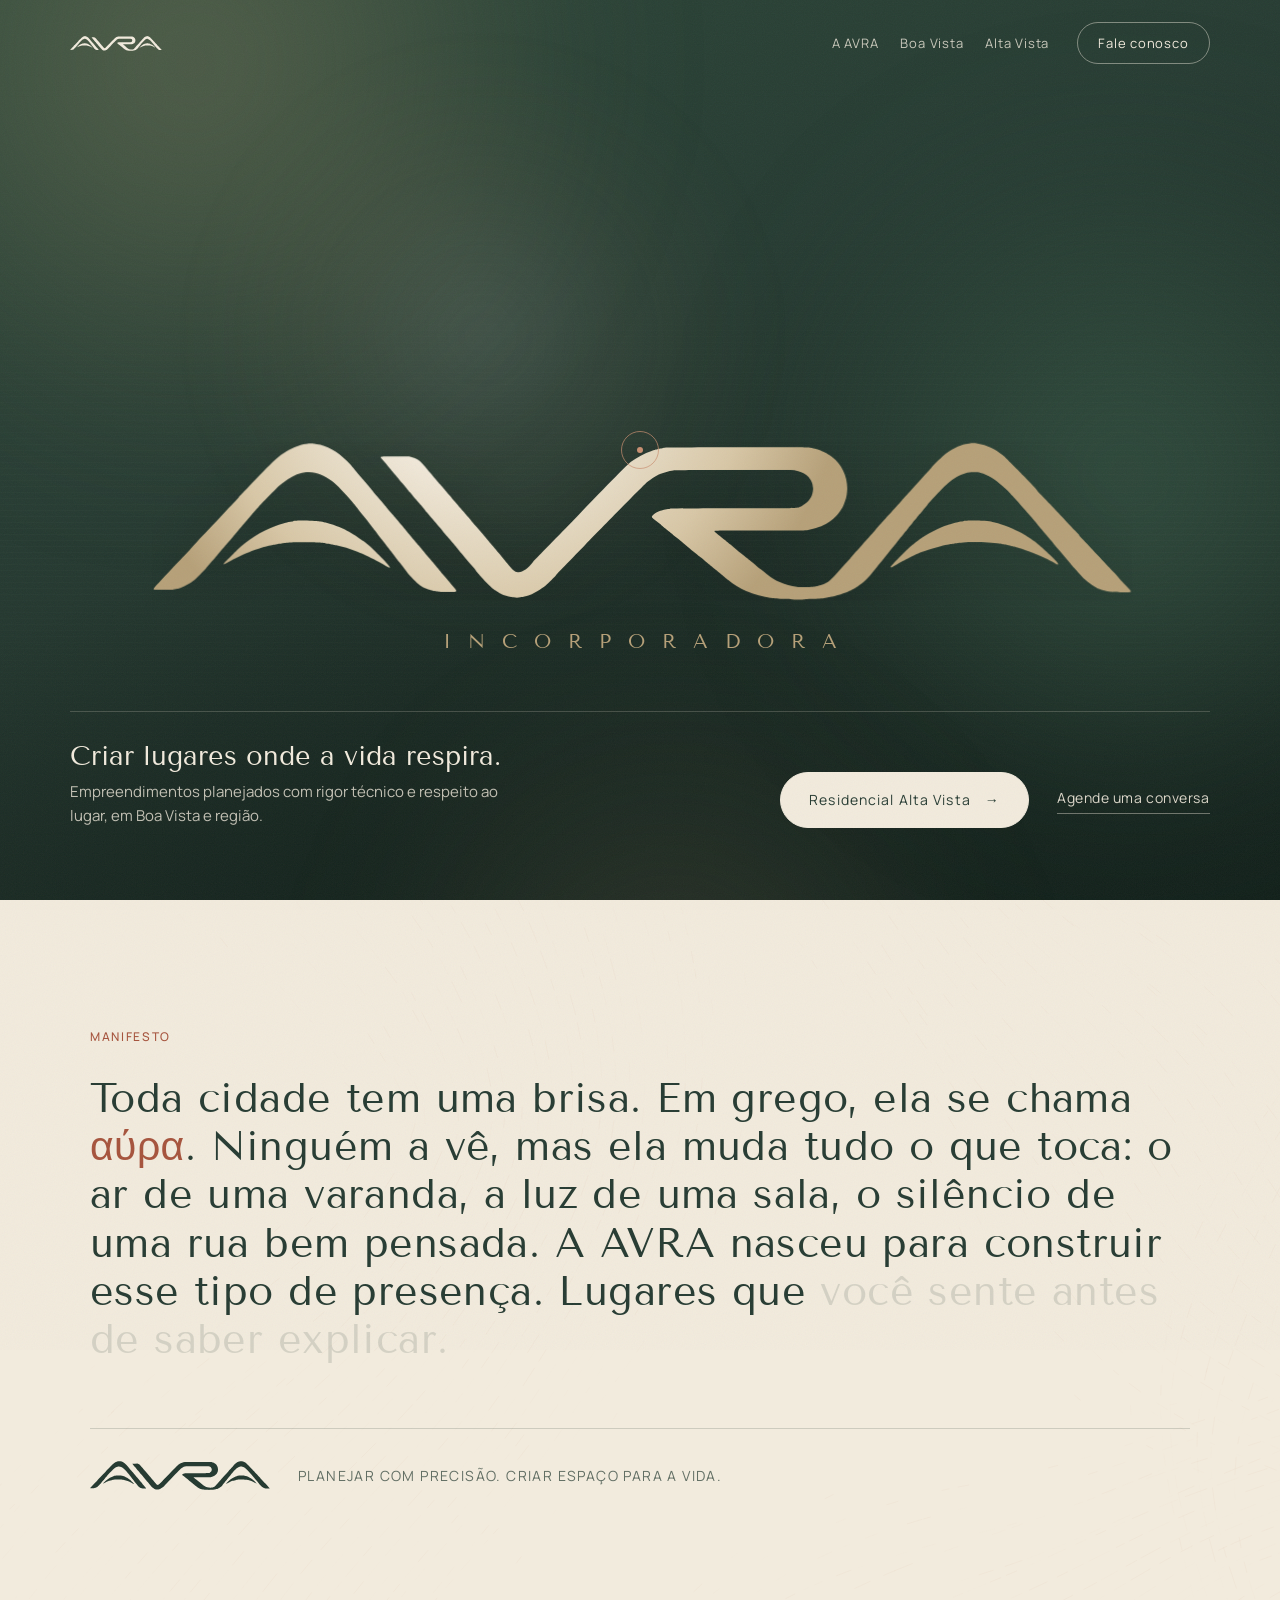
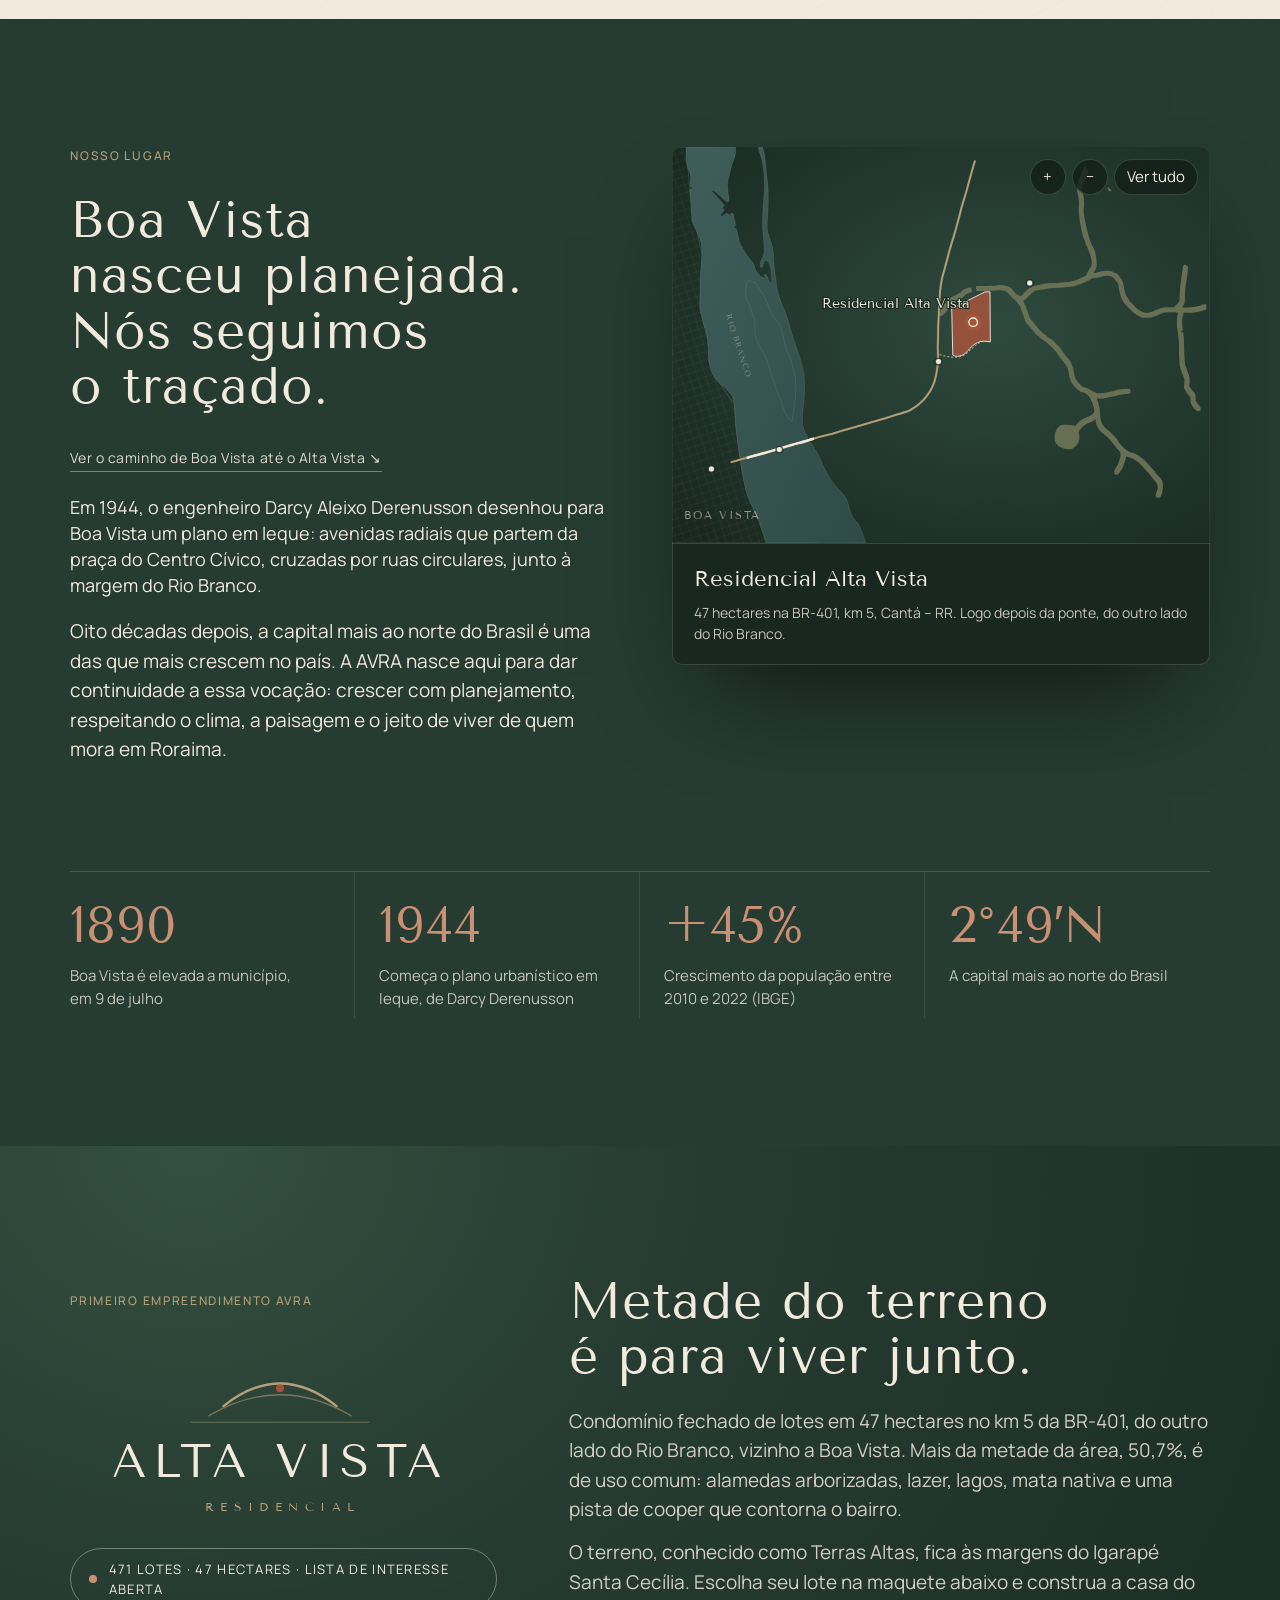
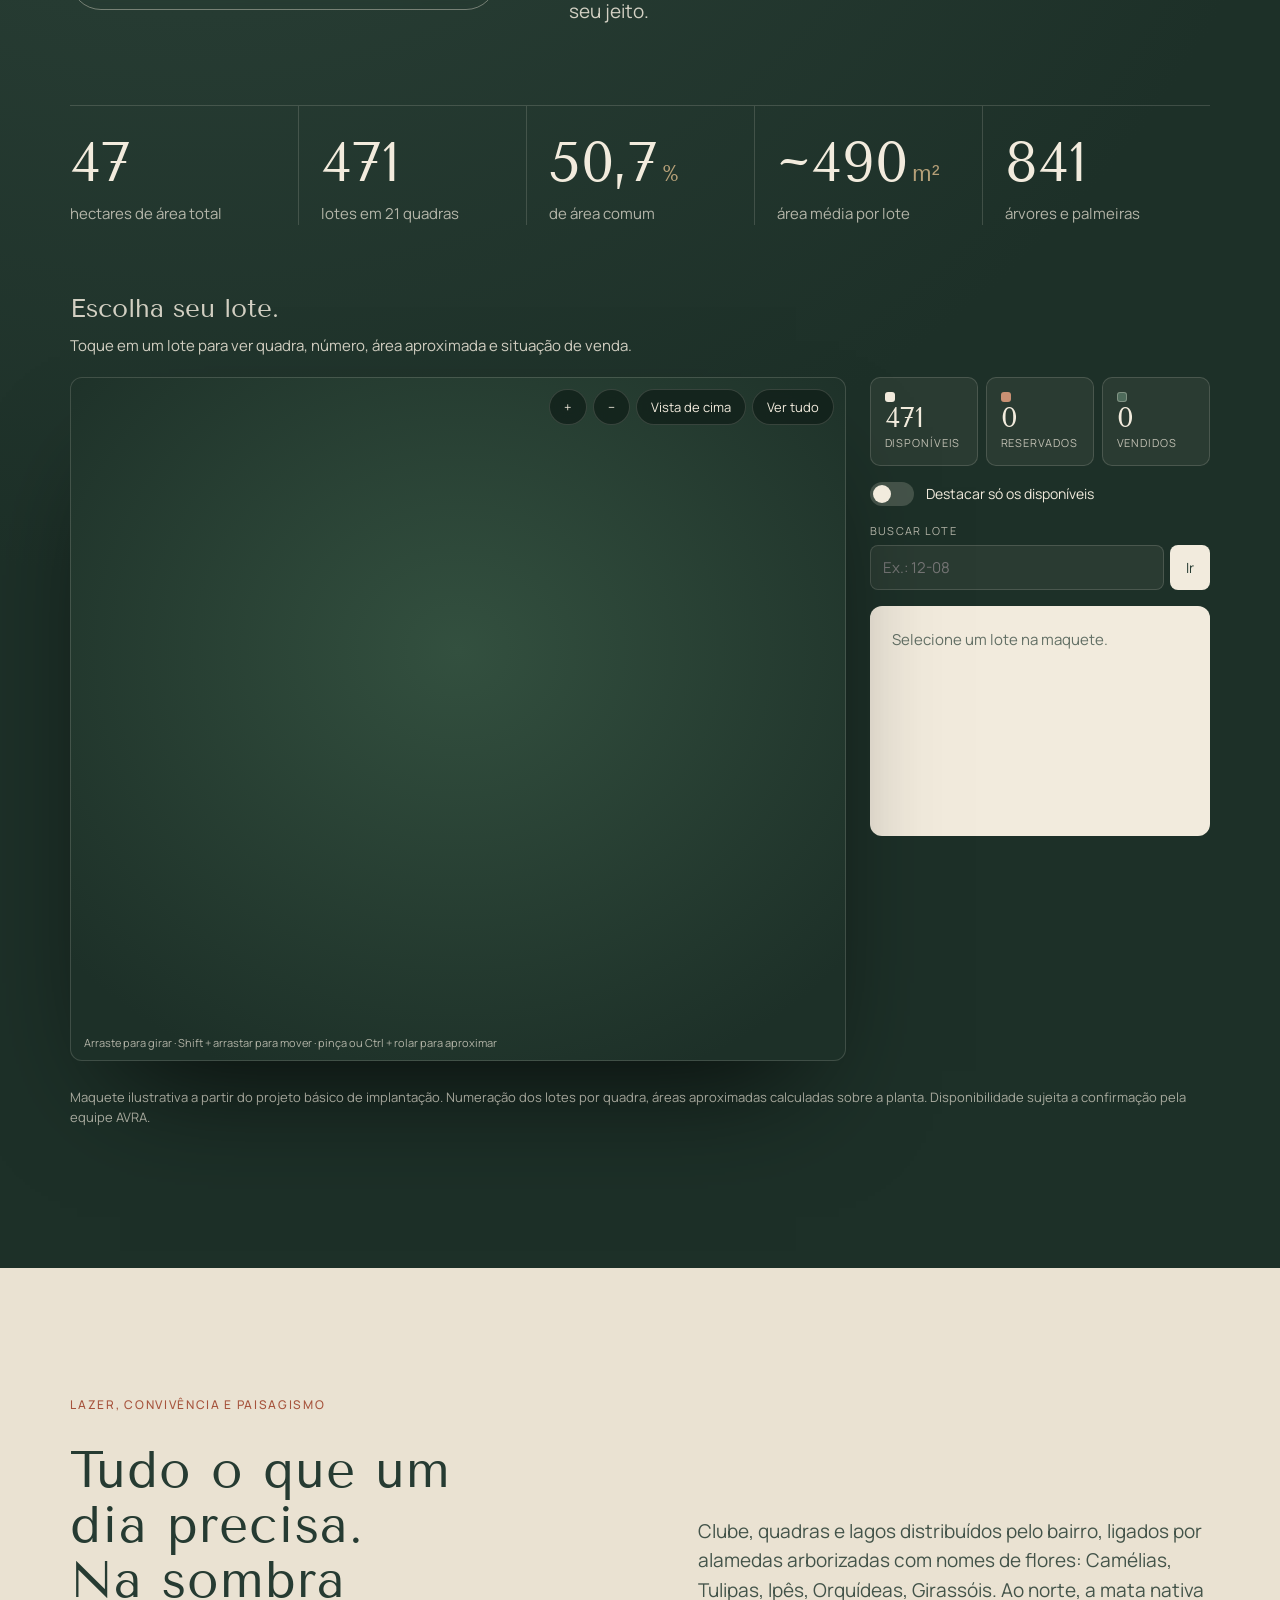
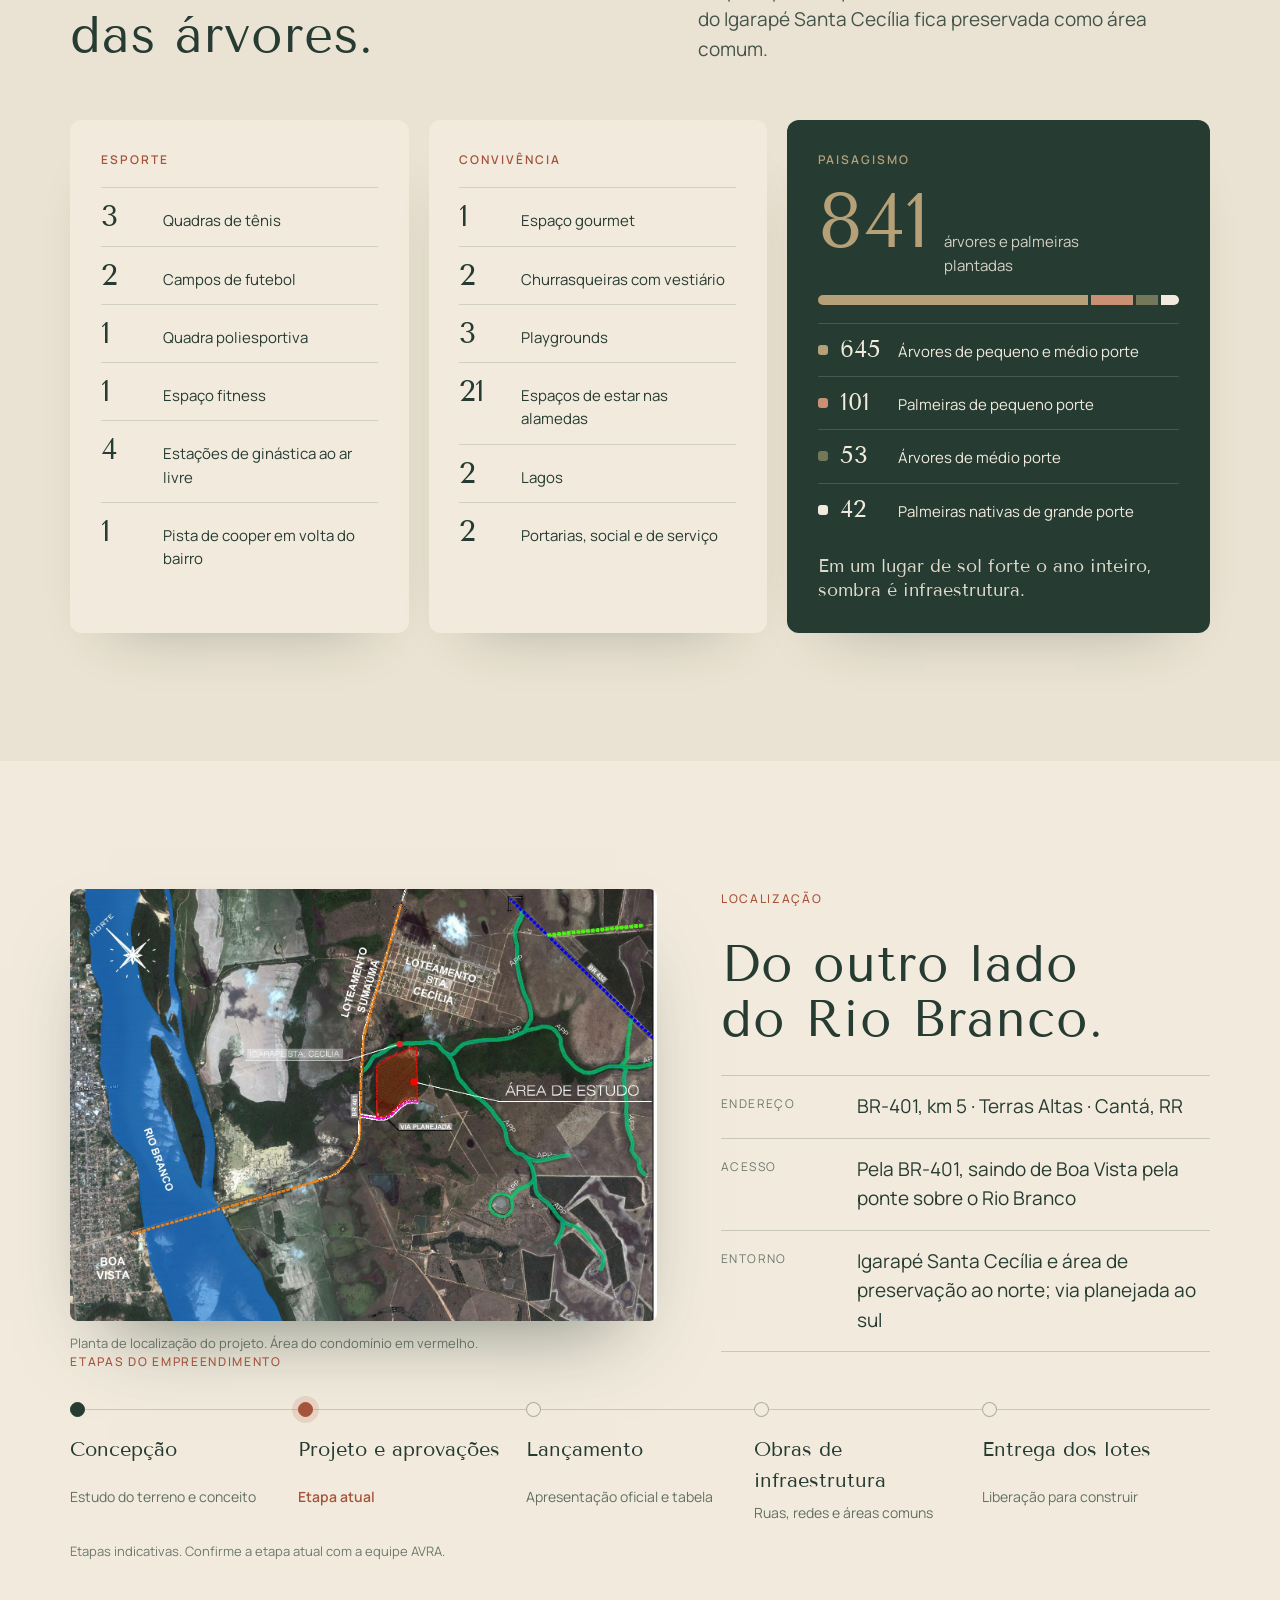
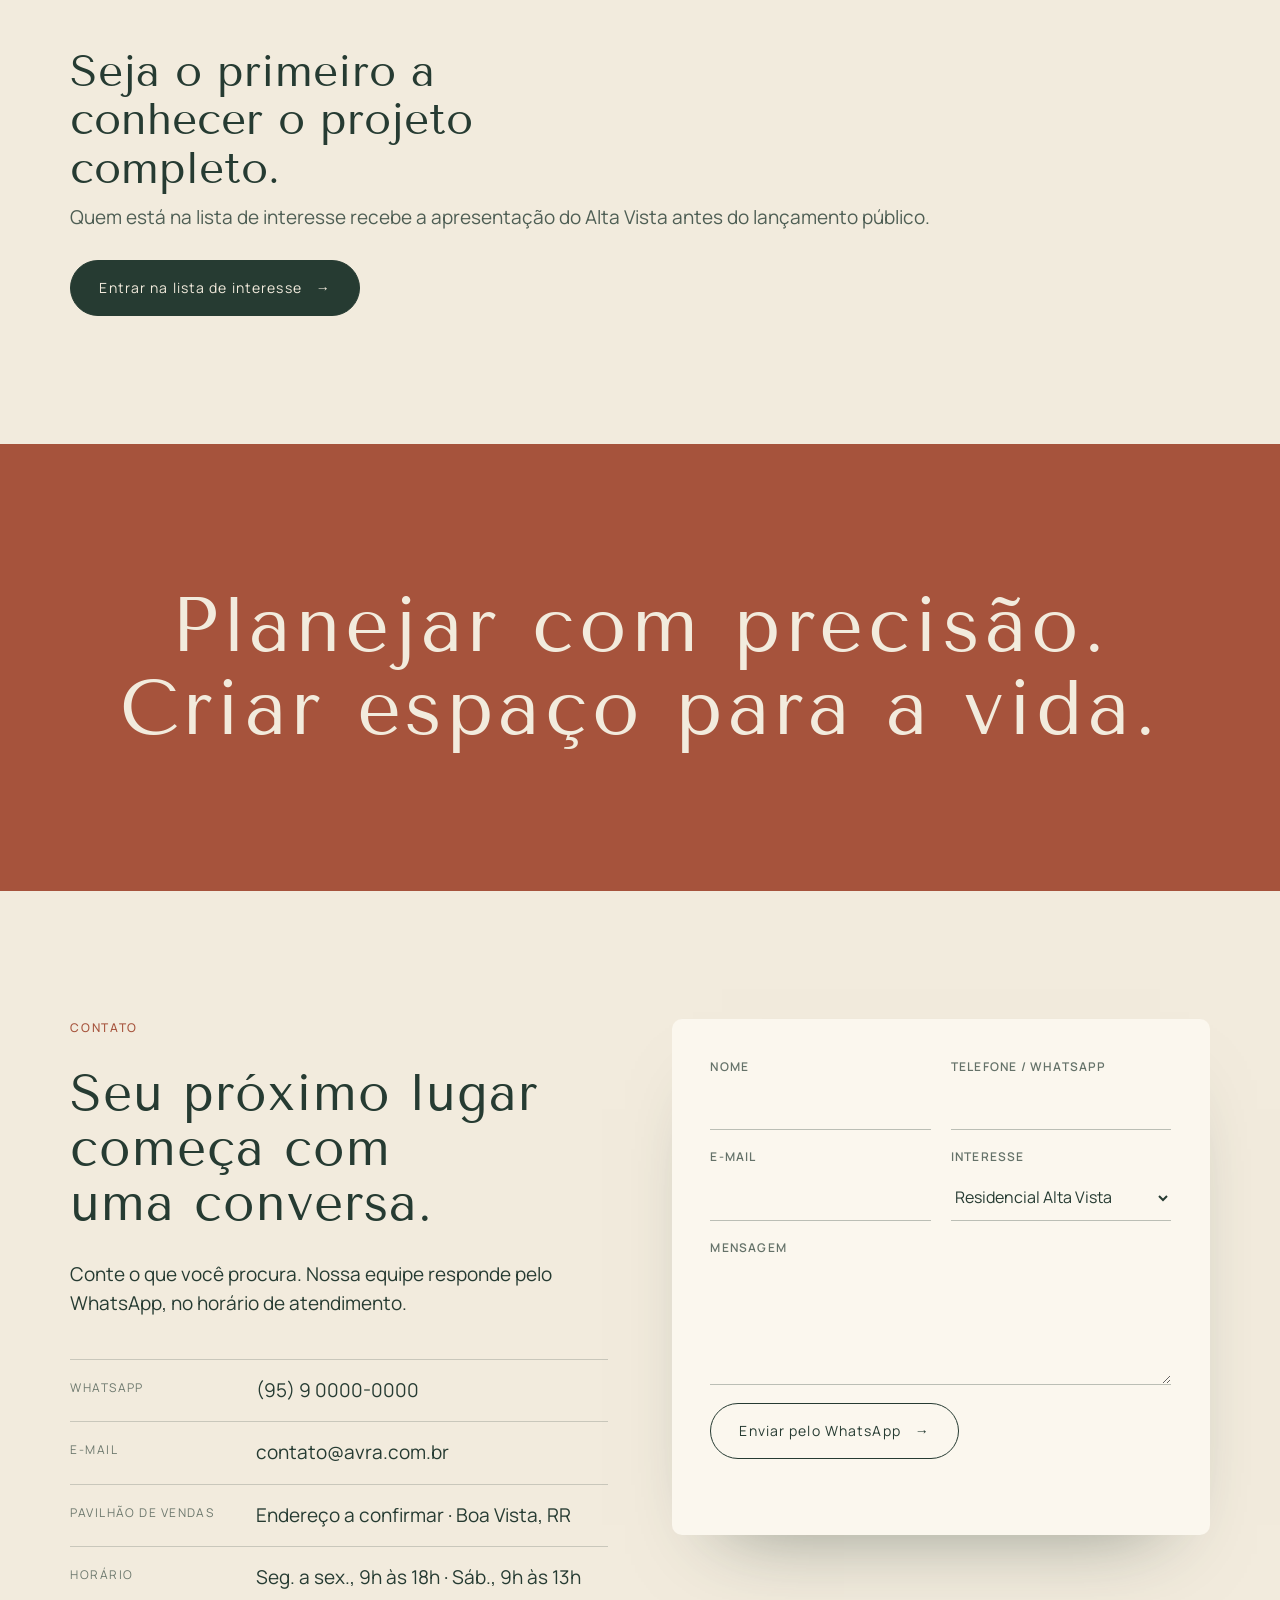
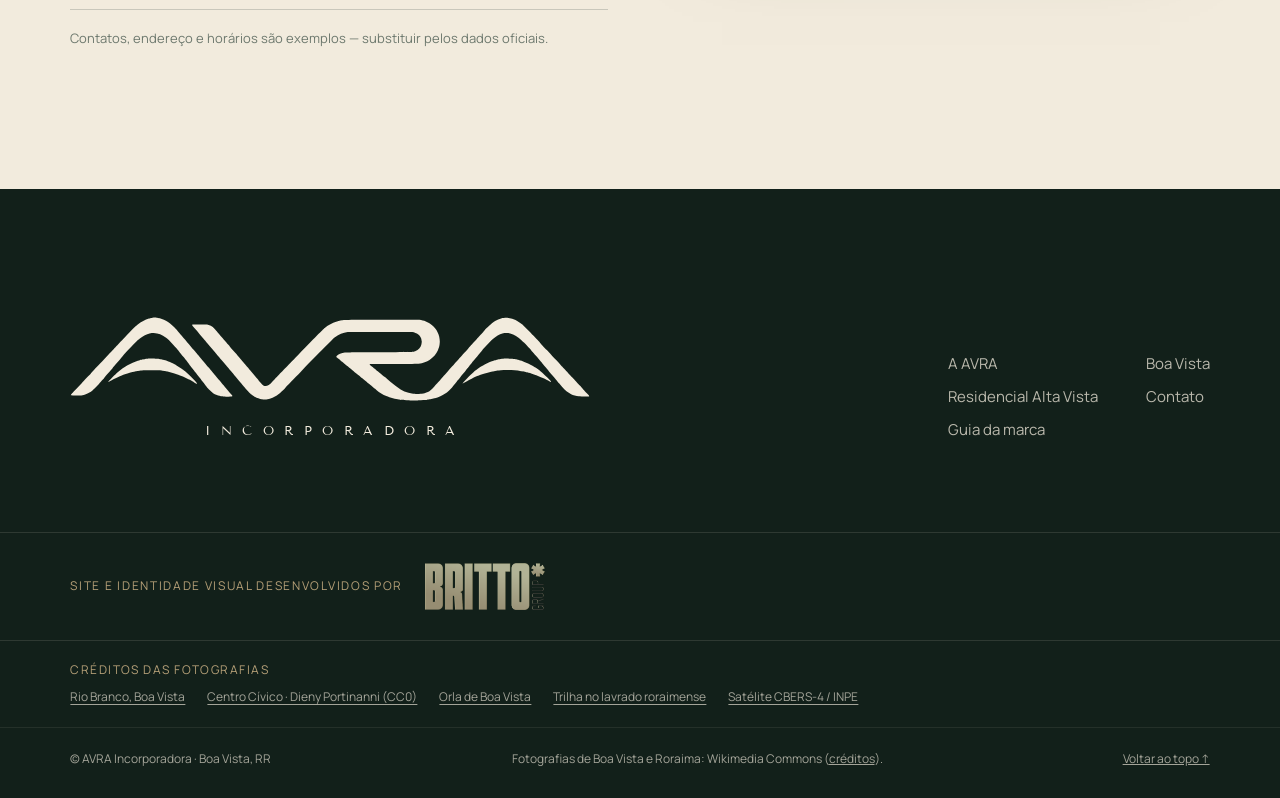
==== commit 05651fcd: "Remove 'Cinco pontos para observar' e 'Como trabalhamos' Co-Authored-By: Claude Opus 5.5 <noreply@an" ====
--- a/index.html
+++ b/index.html
@@ -34,13 +34,13 @@
 <header class="topbar site-bar" id="topbar">
   <a href="#hero" class="topbar__logo" aria-label="AVRA Incorporadora — início"><svg viewBox="30 36 3441 558" class="js-logo"><path/></svg></a>
   <nav class="topbar__nav" aria-label="Principal">
-    <a href="#sobre">A AVRA</a><a href="#boavista">Boa Vista</a><a href="#altavista">Alta Vista</a><a href="#jornada">Como trabalhamos</a>
+    <a href="#sobre">A AVRA</a><a href="#boavista">Boa Vista</a><a href="#altavista">Alta Vista</a>
   </nav>
   <a href="#contato" class="site-bar__cta">Fale conosco</a>
   <button class="site-bar__menu" id="menuBtn" aria-label="Abrir menu" aria-expanded="false"><i></i><i></i></button>
 </header>
 <nav class="mobile-menu" id="mobileMenu" aria-label="Menu">
-  <a href="#sobre">A AVRA</a><a href="#boavista">Boa Vista</a><a href="#altavista">Residencial Alta Vista</a><a href="#jornada">Como trabalhamos</a><a href="#contato">Contato</a>
+  <a href="#sobre">A AVRA</a><a href="#boavista">Boa Vista</a><a href="#altavista">Residencial Alta Vista</a><a href="#contato">Contato</a>
 </nav>
 
 <main>
@@ -287,21 +287,6 @@
     </div>
   </div>
 
-  <div class="wrap av__guide">
-    <div class="av__guide-head">
-      <p class="eyebrow">Antes de escolher um lote</p>
-      <h3 class="display split-lines">Cinco pontos<br>para observar.</h3>
-      <p class="reveal-up">Escolher um terreno é a decisão mais duradoura de uma construção. Estes são os critérios que usamos para planejar o Alta Vista, e que recomendamos a qualquer pessoa que esteja comparando opções.</p>
-    </div>
-    <ol class="av__checks">
-      <li><details open><summary><b>01</b>Localização e acesso</summary><p>Observe o caminho até o trabalho, as escolas e os serviços do dia a dia. Acesso por vias asfaltadas e iluminadas faz diferença em todas as estações, especialmente no período de chuvas.</p></details></li>
-      <li><details><summary><b>02</b>Infraestrutura entregue</summary><p>Pergunte exatamente o que estará pronto na entrega: água, esgoto, drenagem, energia, iluminação e pavimentação. Infraestrutura incompleta vira custo para o comprador.</p></details></li>
-      <li><details><summary><b>03</b>Documentação e aprovações</summary><p>Loteamento aprovado na prefeitura e registrado em cartório é garantia de segurança jurídica. Peça o número do registro e confira antes de assinar.</p></details></li>
-      <li><details><summary><b>04</b>Sol, vento e topografia</summary><p>Em Boa Vista o sol é forte o ano inteiro. A orientação do lote em relação ao sol e à ventilação define o conforto da casa e o gasto com energia.</p></details></li>
-      <li><details><summary><b>05</b>Regras do condomínio</summary><p>As diretrizes de construção protegem o valor de todos os lotes. Leia recuos, gabaritos e regras de convivência antes de decidir, e veja se elas combinam com o seu projeto.</p></details></li>
-    </ol>
-  </div>
-
   <div class="wrap av__timeline">
     <p class="eyebrow">Etapas do empreendimento</p>
     <ol class="tl">
@@ -327,20 +312,7 @@
 
 
 
-<!-- ============ JORNADA ============ -->
-<section class="journey section--paper" id="jornada">
-  <div class="wrap">
-    <p class="eyebrow">Como trabalhamos</p>
-    <h2 class="display split-lines">Do primeiro estudo<br>à chave na mão.</h2>
-    <div class="steps" id="steps">
-      <div class="steps__line"><span id="stepsLine"></span></div>
-      <div class="step"><b>01</b><h3>Planejar</h3><p>Escolhemos o terreno certo e definimos o produto certo para ele, com estudos técnicos e de viabilidade.</p></div>
-      <div class="step"><b>02</b><h3>Projetar</h3><p>Arquitetura, urbanismo e engenharia trabalhando juntos, com aprovações e documentação completas.</p></div>
-      <div class="step"><b>03</b><h3>Realizar</h3><p>Obra acompanhada de perto, com cronograma transparente e controle de qualidade em cada fase.</p></div>
-      <div class="step"><b>04</b><h3>Acompanhar</h3><p>Depois da entrega, seguimos presentes. Relacionamento também é parte do que construímos.</p></div>
-    </div>
-  </div>
-</section>
+
 
 <!-- ============ ASSINATURA ============ -->
 <section class="statement" aria-label="Assinatura AVRA">
@@ -395,7 +367,7 @@
       <span>INCORPORADORA</span>
     </div>
     <nav class="site-footer__nav" aria-label="Rodapé">
-      <a href="#sobre">A AVRA</a><a href="#boavista">Boa Vista</a><a href="#altavista">Residencial Alta Vista</a><a href="#jornada">Como trabalhamos</a><a href="#contato">Contato</a><a href="marca/">Guia da marca</a>
+      <a href="#sobre">A AVRA</a><a href="#boavista">Boa Vista</a><a href="#altavista">Residencial Alta Vista</a><a href="#contato">Contato</a><a href="marca/">Guia da marca</a>
     </nav>
   </div>
   <div class="wrap site-footer__credit">
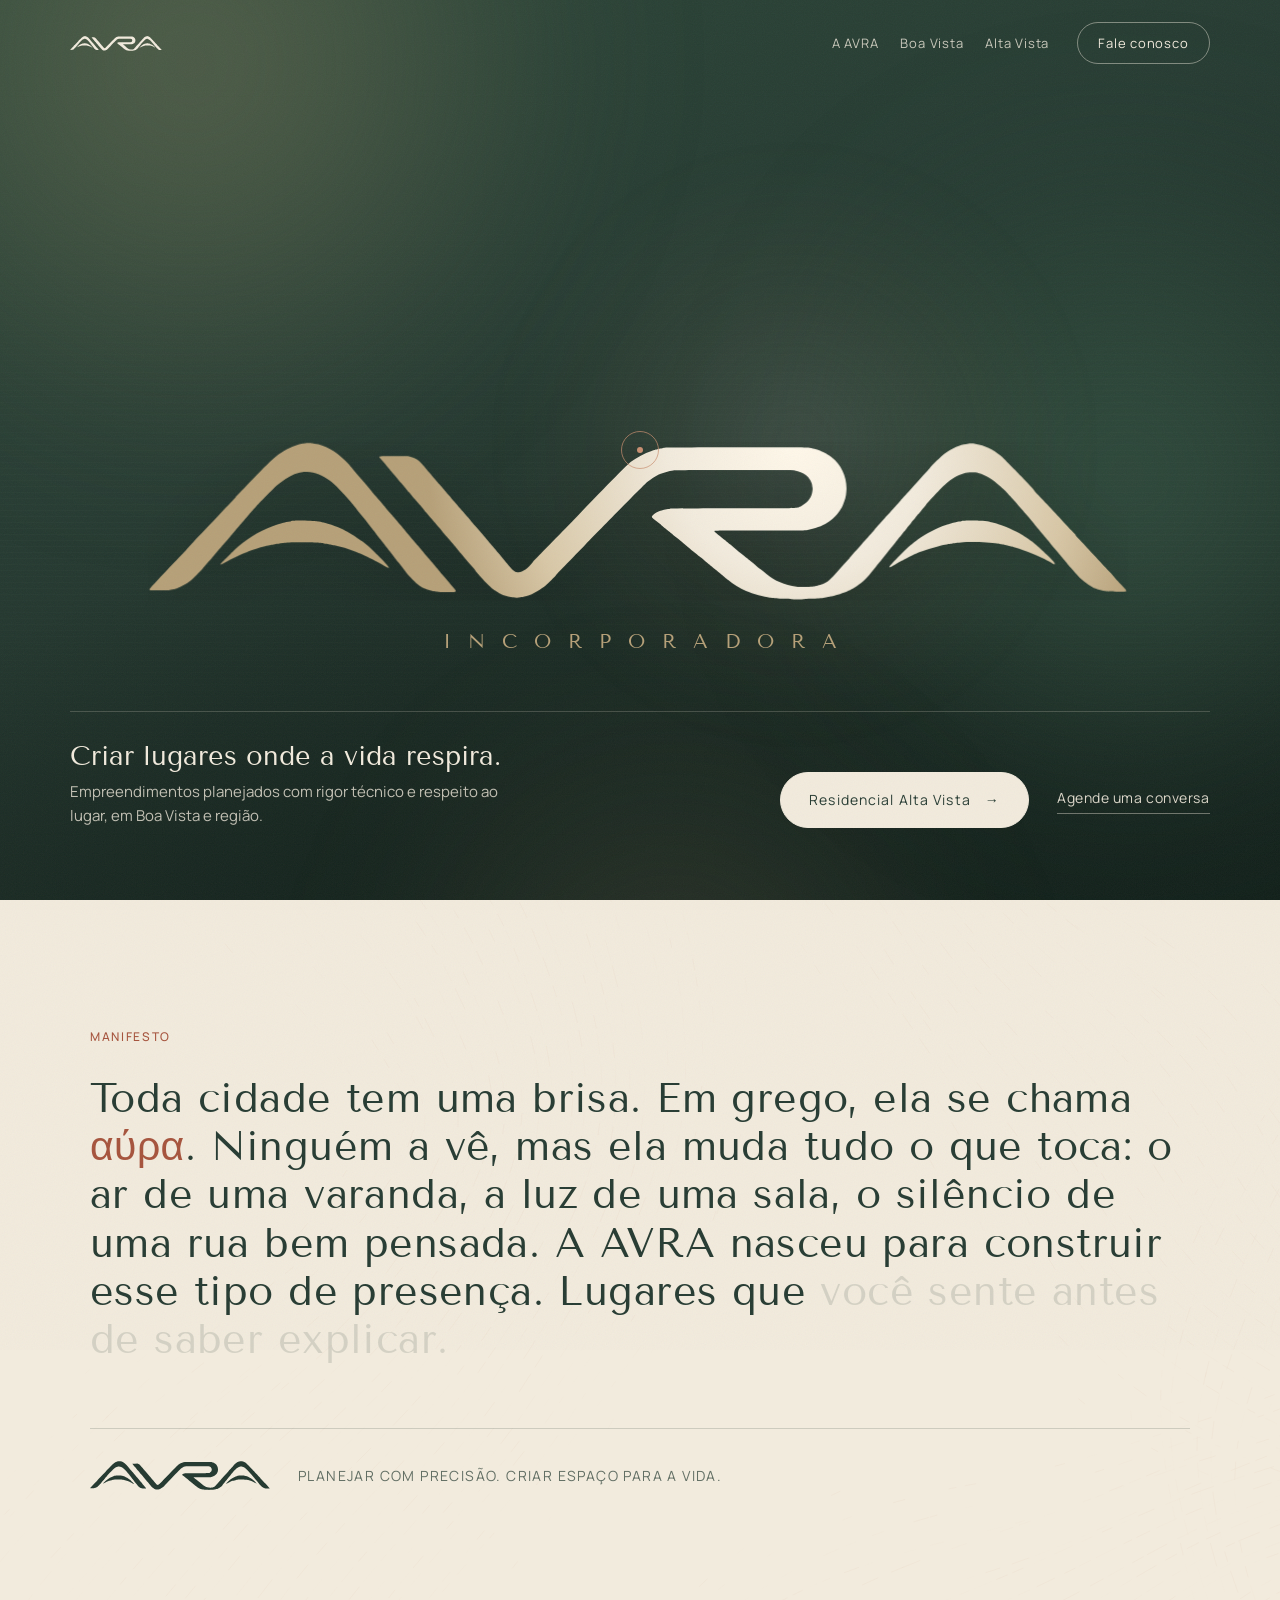
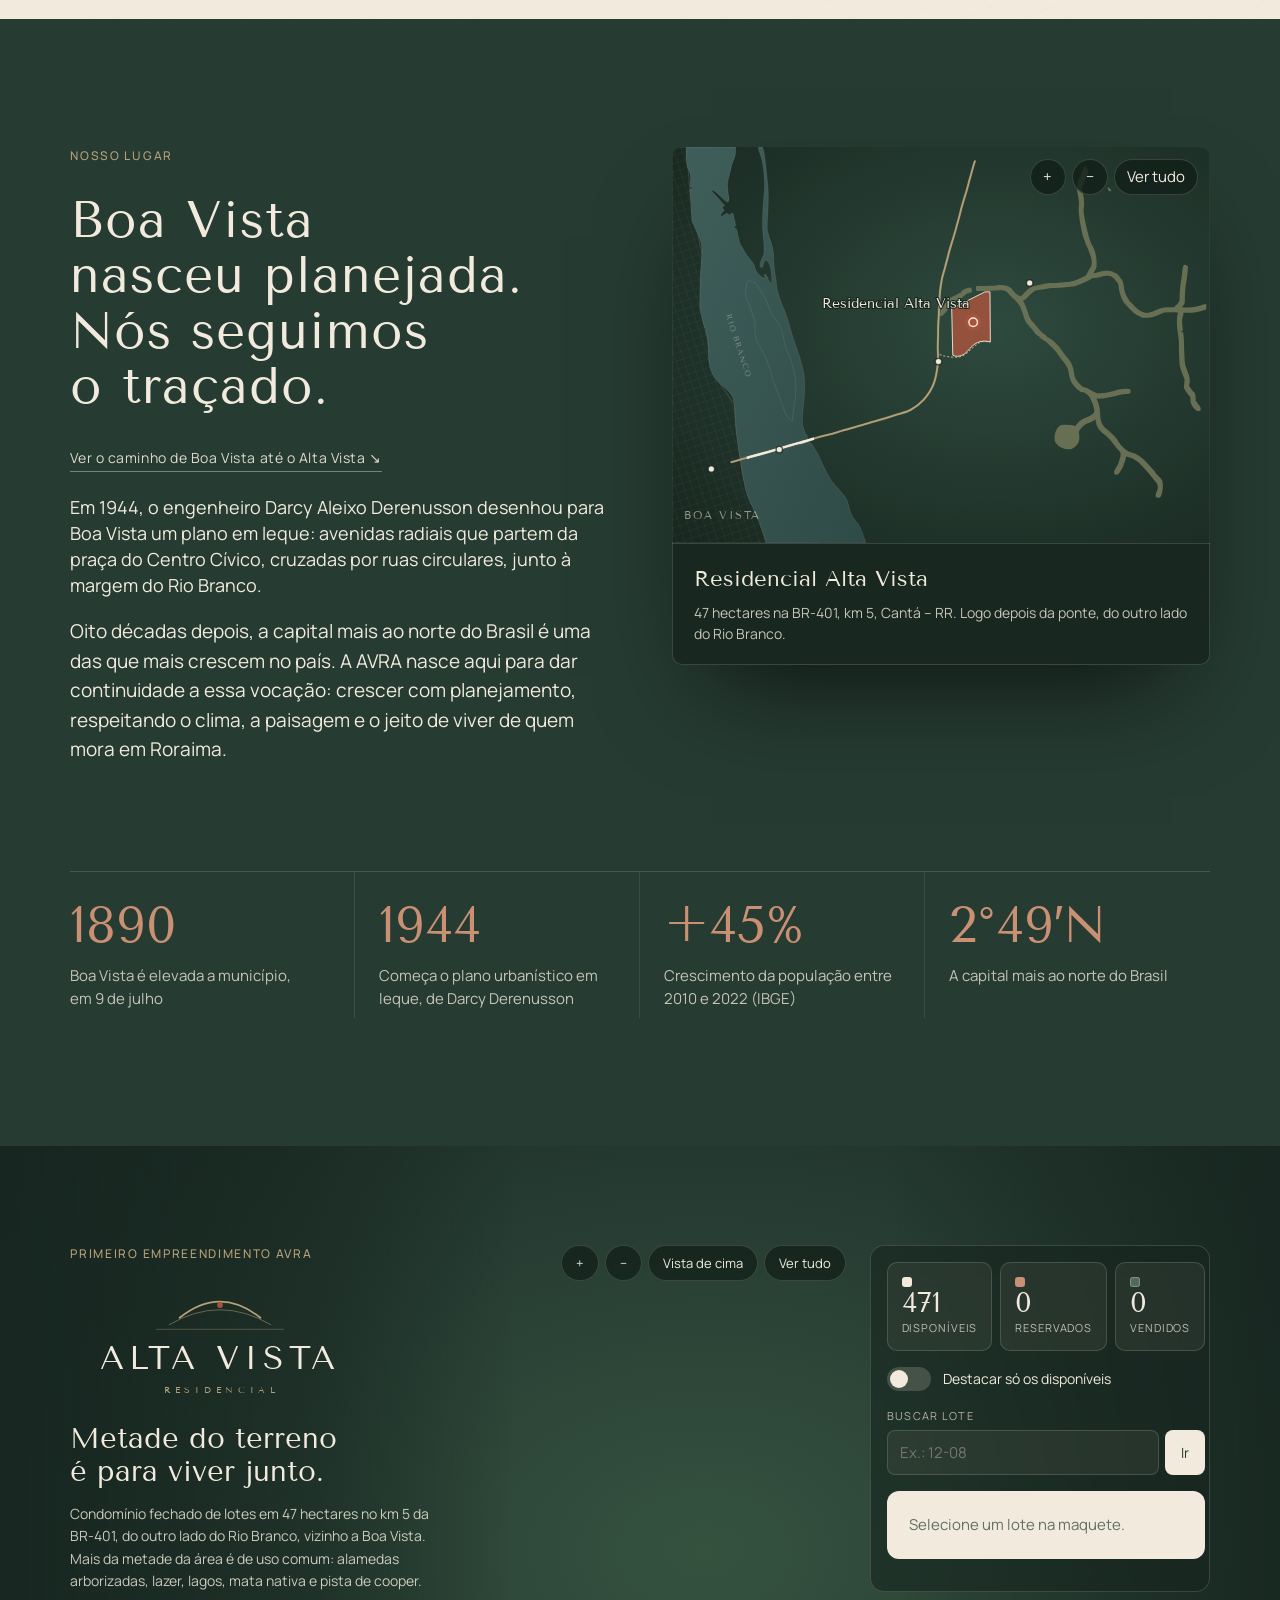
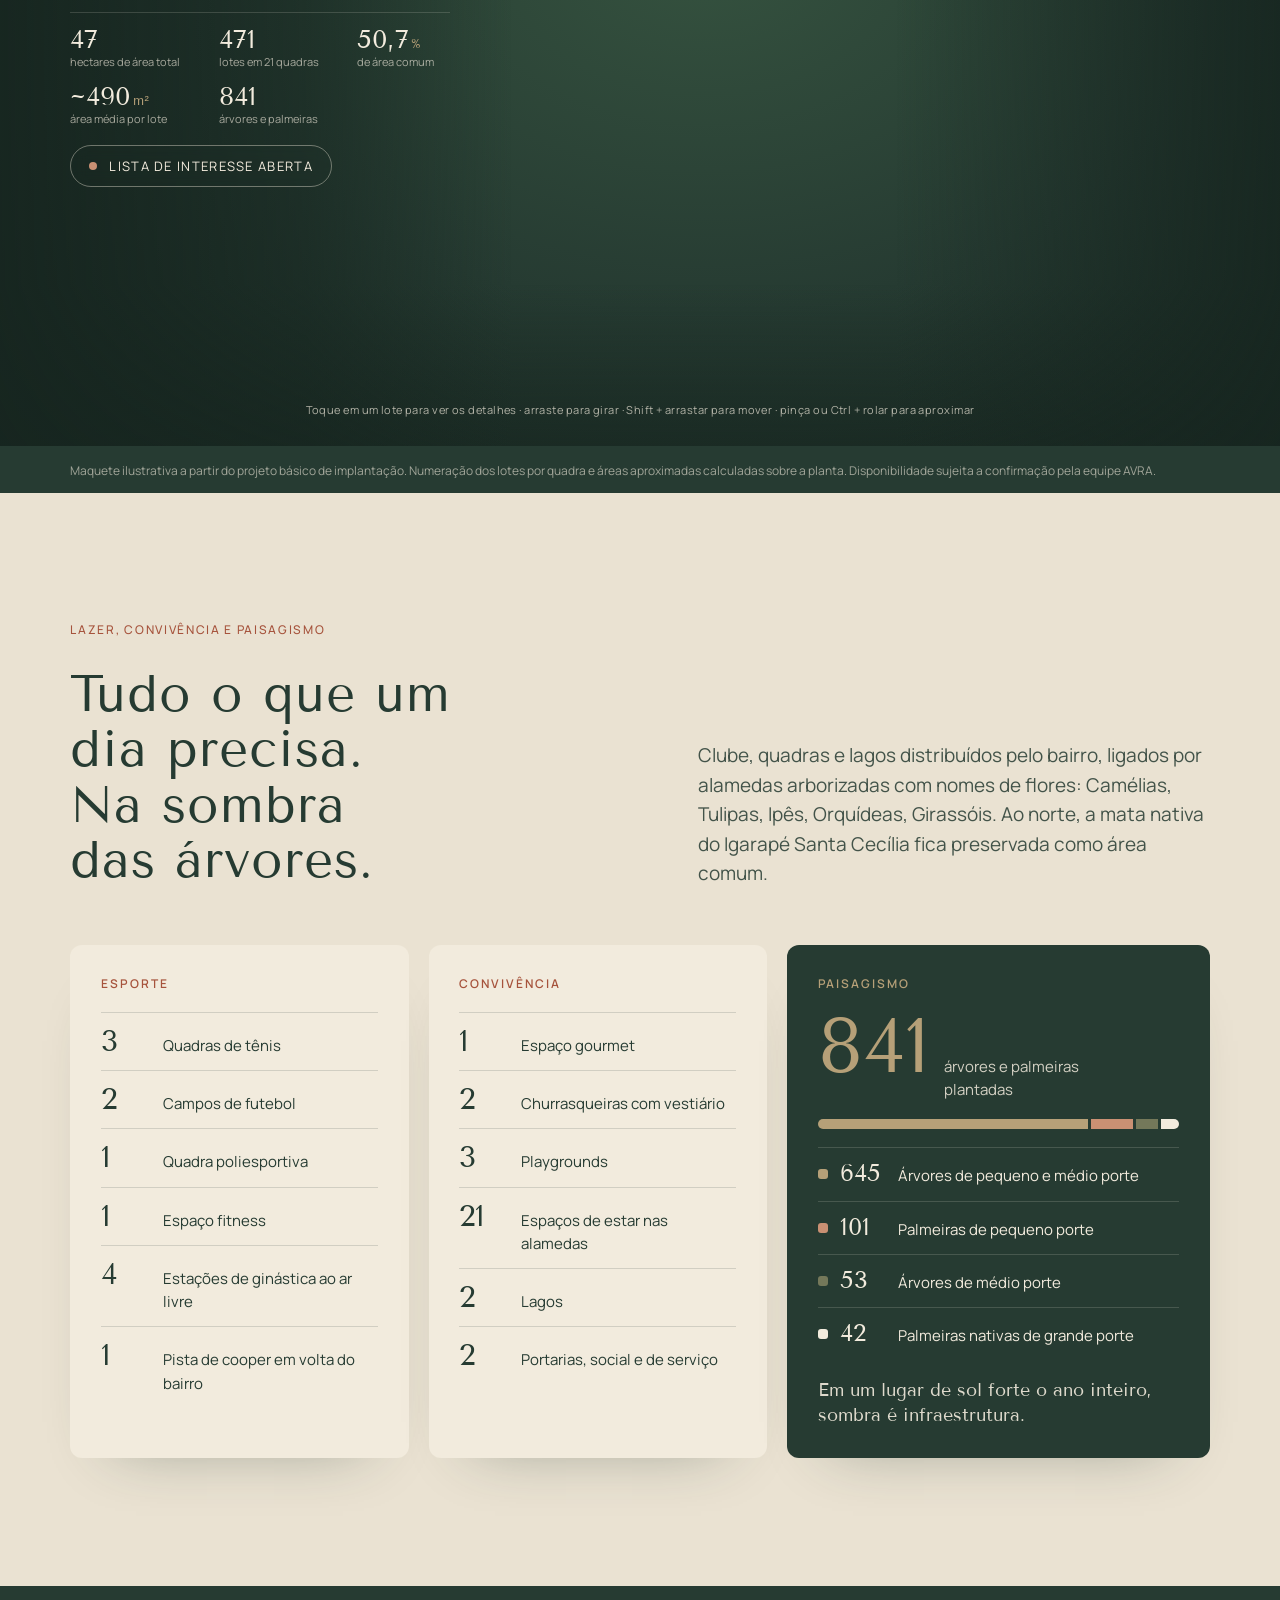
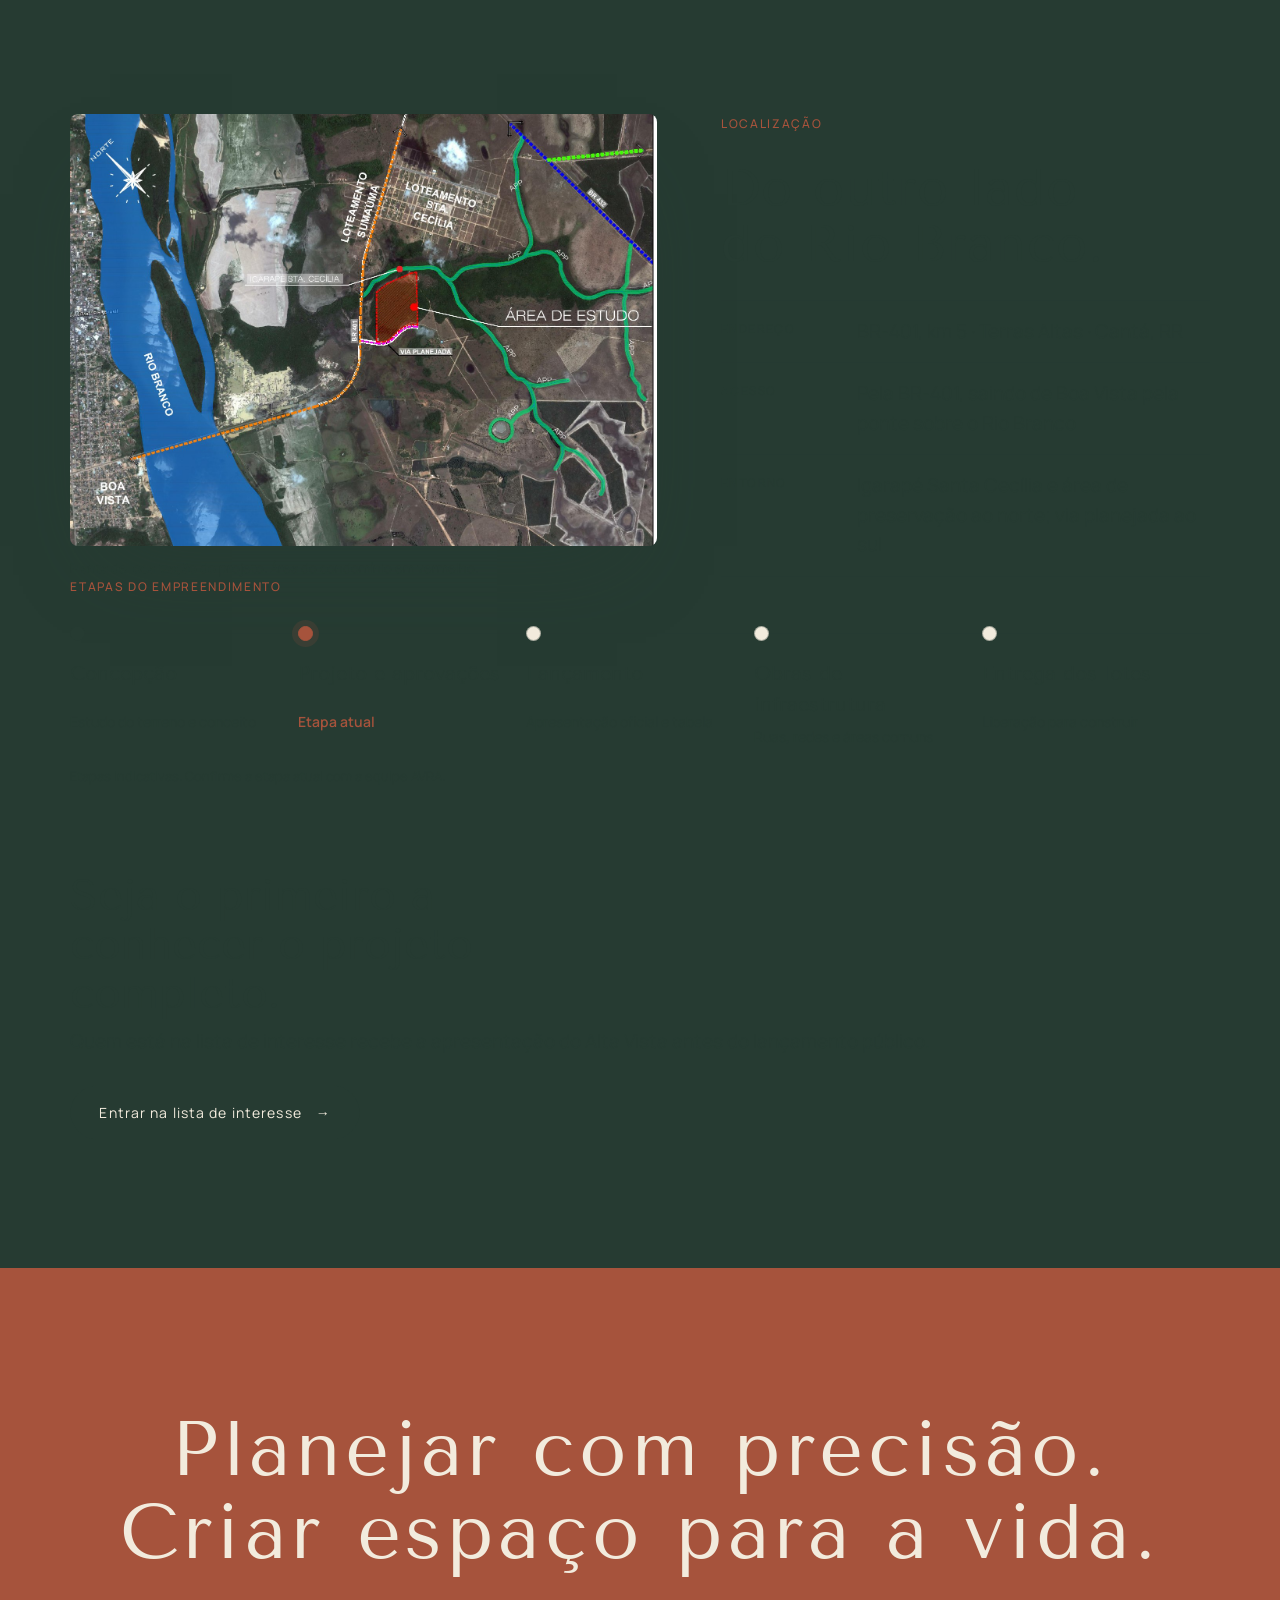
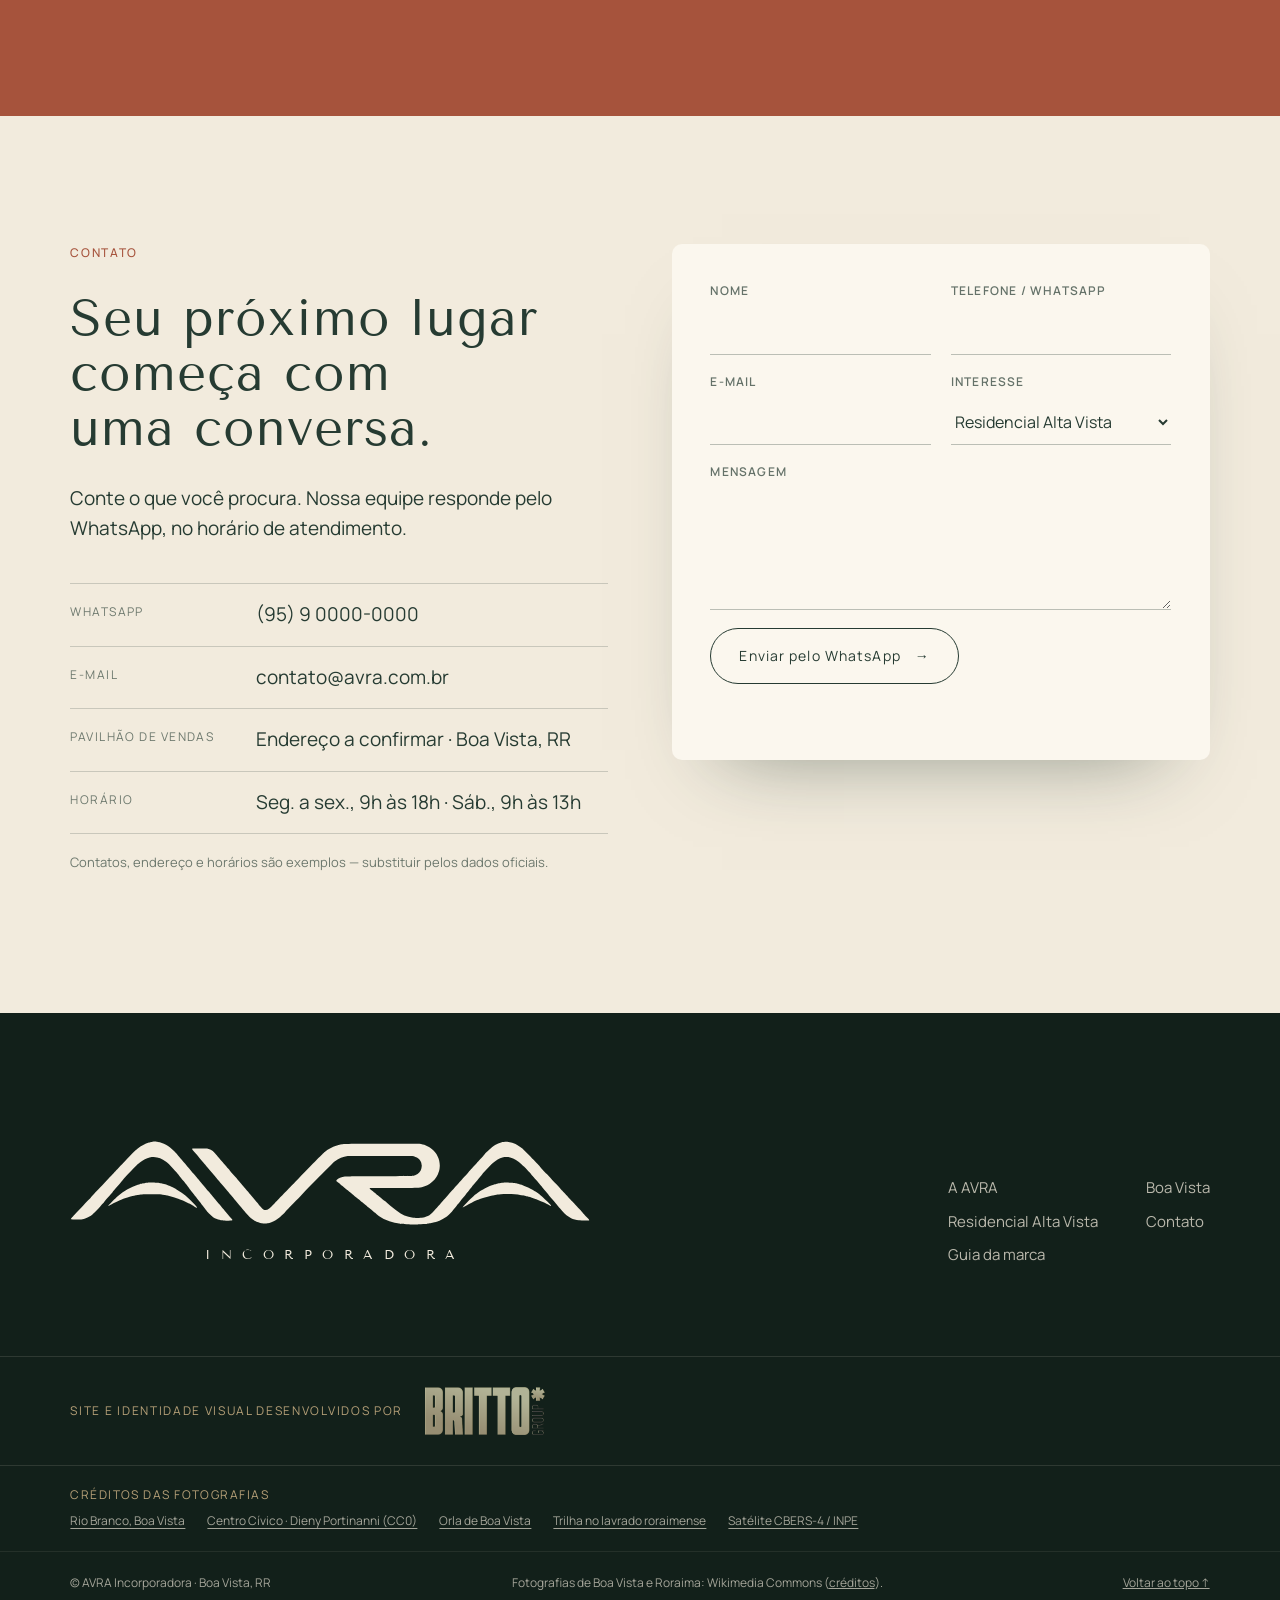
==== commit c30f0654: "Alta Vista em tela cheia: maquete 3D como fundo da seção, com apresentação e painel de lotes por cim" ====
--- a/index.html
+++ b/index.html
@@ -146,9 +146,17 @@
 
 <!-- ============ RESIDENCIAL ALTA VISTA ============ -->
 <section class="av" id="altavista">
-  <div class="av__plan av__unified" id="implantacao">
-    <div class="wrap avu__top">
-      <div class="avu__brand">
+  <div class="avx" id="implantacao">
+    <img src="assets/photos/alta-vista-implantacao.jpg" id="planImg" alt="" hidden>
+    <div class="avx__stage" id="plan3d">
+      <canvas id="plan3dCanvas" aria-label="Maquete 3D interativa dos lotes do Residencial Alta Vista"></canvas>
+      <div class="lx__tip" id="lotTip" hidden></div>
+      <p class="av__3d-loading" id="plan3dLoading">Montando a maquete…</p>
+    </div>
+    <div class="avx__vignette" aria-hidden="true"></div>
+
+    <div class="avx__ui">
+      <div class="avx__intro">
         <p class="eyebrow">Primeiro empreendimento AVRA</p>
         <!-- Logo provisória do Residencial Alta Vista: substituir pelo arquivo oficial (SVG) quando disponível -->
         <svg class="av-logo" viewBox="0 0 520 210" role="img" aria-label="Residencial Alta Vista">
@@ -161,39 +169,26 @@
           <text x="260" y="150" text-anchor="middle" class="av-logo__name">ALTA VISTA</text>
           <text x="260" y="192" text-anchor="middle" class="av-logo__desc">R E S I D E N C I A L</text>
         </svg>
-        <p class="av__status"><i></i>471 lotes · 47 hectares · lista de interesse aberta</p>
-      </div>
-      <div class="avu__text">
-        <h2 class="display split-lines">Metade do terreno<br>é para viver junto.</h2>
-        <p class="reveal-up">Condomínio fechado de lotes em 47 hectares no km 5 da BR-401, do outro lado do Rio Branco, vizinho a Boa Vista. Mais da metade da área, 50,7%, é de uso comum: alamedas arborizadas, lazer, lagos, mata nativa e uma pista de cooper que contorna o bairro.</p>
-        <p class="reveal-up">O terreno, conhecido como Terras Altas, fica às margens do Igarapé Santa Cecília. Escolha seu lote na maquete abaixo e construa a casa do seu jeito.</p>
-      </div>
-    </div>
-    <div class="wrap">
-      <dl class="av__numbers avu__numbers">
+        <h2 class="avx__title">Metade do terreno é para viver junto.</h2>
+        <p class="avx__text">Condomínio fechado de lotes em 47 hectares no km 5 da BR-401, do outro lado do Rio Branco, vizinho a Boa Vista. Mais da metade da área é de uso comum: alamedas arborizadas, lazer, lagos, mata nativa e pista de cooper.</p>
+        <dl class="avx__numbers">
         <div><dt data-count="47">47</dt><dd>hectares de área total</dd></div>
         <div><dt data-count="471">471</dt><dd>lotes em 21 quadras</dd></div>
         <div><dt data-count="50.7" data-dec="1">50,7<small>%</small></dt><dd>de área comum</dd></div>
         <div><dt data-count="490" data-prefix="~">~490<small>m²</small></dt><dd>área média por lote</dd></div>
         <div><dt data-count="841">841</dt><dd>árvores e palmeiras</dd></div>
       </dl>
-      <p class="avu__pick"><b>Escolha seu lote.</b> Toque em um lote para ver quadra, número, área aproximada e situação de venda.</p>
-    </div>
-    <img src="assets/photos/alta-vista-implantacao.jpg" id="planImg" alt="" hidden>
-    <div class="wrap lx">
-      <div class="lx__stage" id="plan3d">
-        <canvas id="plan3dCanvas" aria-label="Maquete 3D interativa dos lotes do Residencial Alta Vista"></canvas>
-        <div class="lx__tip" id="lotTip" hidden></div>
-        <div class="lx__tools">
-          <button type="button" id="p3In" aria-label="Aproximar">+</button>
-          <button type="button" id="p3Out" aria-label="Afastar">−</button>
-          <button type="button" id="plan3dTop">Vista de cima</button>
-          <button type="button" id="p3Reset">Ver tudo</button>
-        </div>
-        <p class="lx__hint">Arraste para girar · Shift + arrastar para mover · pinça ou Ctrl + rolar para aproximar</p>
-        <p class="av__3d-loading" id="plan3dLoading">Montando a maquete…</p>
-      </div>
-      <aside class="lx__side">
+        <p class="av__status"><i></i>Lista de interesse aberta</p>
+      </div>
+
+      <div class="avx__tools">
+        <button type="button" id="p3In" aria-label="Aproximar">+</button>
+        <button type="button" id="p3Out" aria-label="Afastar">−</button>
+        <button type="button" id="plan3dTop">Vista de cima</button>
+        <button type="button" id="p3Reset">Ver tudo</button>
+      </div>
+
+    <aside class="lx__side avx__side">
         <div class="lx__stats" id="lotStats">
           <button type="button" class="lx__stat" data-filter="disponivel"><i class="dot dot--disponivel"></i><b id="cntDisp">–</b><span>Disponíveis</span></button>
           <div class="lx__stat"><i class="dot dot--reservado"></i><b id="cntRes">–</b><span>Reservados</span></div>
@@ -218,9 +213,11 @@
         </div>
         <p class="lx__updated" id="lotUpdated"></p>
       </aside>
-    </div>
-    <p class="wrap note av__plan-note">Maquete ilustrativa a partir do projeto básico de implantação. Numeração dos lotes por quadra, áreas aproximadas calculadas sobre a planta. Disponibilidade sujeita a confirmação pela equipe AVRA.</p>
-  </div>
+
+      <p class="avx__hint">Toque em um lote para ver os detalhes · arraste para girar · Shift + arrastar para mover · pinça ou Ctrl + rolar para aproximar</p>
+    </div>
+  </div>
+  <p class="wrap note avx__note">Maquete ilustrativa a partir do projeto básico de implantação. Numeração dos lotes por quadra e áreas aproximadas calculadas sobre a planta. Disponibilidade sujeita a confirmação pela equipe AVRA.</p>
 
   <div class="life">
     <div class="wrap">
--- a/assets/css/site.css
+++ b/assets/css/site.css
@@ -673,3 +673,57 @@
   .avu__numbers { margin-top: 40px; }
   .avu__pick { margin-top: 40px; }
 }
+
+/* =========================================================
+   ALTA VISTA — tela cheia, maquete 3D como fundo
+   ========================================================= */
+.avx { position: relative; height: 100vh; height: 100svh; min-height: 680px; overflow: hidden; background: radial-gradient(80% 80% at 55% 45%, #35523f 0%, #263B32 50%, #172620 100%); color: var(--marfim); }
+.avx__stage { position: absolute; inset: 0; }
+.avx__stage canvas { position: absolute; inset: 0; width: 100%; height: 100%; display: block; cursor: grab; touch-action: pan-y; }
+.avx__vignette { position: absolute; inset: 0; pointer-events: none; background:
+  linear-gradient(90deg, rgba(23,38,32,.92) 0%, rgba(23,38,32,.55) 24%, rgba(23,38,32,0) 40%),
+  linear-gradient(270deg, rgba(23,38,32,.85) 0%, rgba(23,38,32,0) 30%),
+  linear-gradient(0deg, rgba(23,38,32,.6) 0%, rgba(23,38,32,0) 18%); }
+.avx__ui { position: absolute; inset: 0; pointer-events: none; padding: clamp(84px, 11vh, 120px) var(--gutter) 28px; display: grid; grid-template-columns: minmax(280px, 380px) 1fr minmax(300px, 340px); grid-template-rows: auto 1fr auto; gap: 16px 24px; }
+.avx__ui > * { pointer-events: auto; }
+.avx__intro { grid-column: 1; grid-row: 1 / 3; align-self: start; display: grid; gap: 14px; justify-items: start; }
+.avx__intro .eyebrow { margin: 0; color: var(--dourado); }
+.avx__intro .av-logo { width: min(100%, 300px); margin: 4px 0 6px; }
+.avx__title { font-family: var(--f-title); font-weight: 400; font-size: clamp(26px, 2.3vw, 36px); line-height: 1.12; margin: 0; text-wrap: balance; }
+.avx__text { margin: 0; font-size: 14px; line-height: 1.6; opacity: .82; max-width: 44ch; }
+.avx__numbers { display: grid; grid-template-columns: repeat(3, auto); gap: 14px 22px; margin: 6px 0 0; padding-top: 14px; border-top: 1px solid var(--line-light); width: 100%; }
+.avx__numbers div { display: grid; gap: 2px; }
+.avx__numbers dt { font-family: var(--f-title); font-size: 26px; line-height: 1; color: var(--marfim); font-variant-numeric: tabular-nums; white-space: nowrap; }
+.avx__numbers dt small { font-size: .5em; margin-left: 2px; color: var(--dourado); }
+.avx__numbers dd { margin: 0; font-size: 11px; line-height: 1.35; opacity: .65; }
+.avx__intro .av__status { color: var(--marfim); margin-top: 4px; }
+.avx__tools { grid-column: 2; grid-row: 1; justify-self: end; align-self: start; display: flex; gap: 6px; flex-wrap: wrap; }
+.avx__tools button { min-width: 36px; height: 36px; padding: 0 14px; border-radius: 99px; background: rgba(18,32,26,.75); color: var(--marfim); font-size: 13px; border: 1px solid var(--line-light); backdrop-filter: blur(8px); -webkit-backdrop-filter: blur(8px); }
+.avx__tools button:hover { background: var(--terracota); }
+.avx__side { grid-column: 3; grid-row: 1 / 3; align-self: start; padding: 16px; border-radius: 14px; background: rgba(23,38,32,.62); border: 1px solid var(--line-light); backdrop-filter: blur(14px); -webkit-backdrop-filter: blur(14px); }
+.avx__side .lx__card { min-height: 0; }
+.avx__hint { grid-column: 1 / -1; grid-row: 3; justify-self: center; margin: 0; font-size: 11px; letter-spacing: .04em; opacity: .7; pointer-events: none; text-align: center; }
+.avx .av__3d-loading { position: absolute; inset: 0; display: grid; place-items: center; }
+.avx__note { margin: 16px auto 0; padding-bottom: 12px; font-size: 12px; opacity: .6; }
+.av { background: var(--verde); }
+.av .avx__note { color: var(--marfim); }
+
+/* telas médias: painel de lotes vai para baixo à direita, intro compacta */
+@media (max-width: 1180px) {
+  .avx__ui { grid-template-columns: minmax(260px, 340px) 1fr minmax(280px, 320px); }
+  .avx__text { display: none; }
+}
+/* tablet e celular: maquete em tela cheia no topo, painéis abaixo */
+@media (max-width: 900px) {
+  .avx { height: auto; min-height: 0; overflow: visible; display: flex; flex-direction: column; background: var(--verde); }
+  .avx__stage { position: relative; height: 72svh; min-height: 420px; order: 2; background: radial-gradient(80% 80% at 55% 45%, #35523f 0%, #263B32 55%, #172620 100%); }
+  .avx__vignette { display: none; }
+  .avx__ui { position: static; display: contents; }
+  .avx__intro { order: 1; padding: 88px var(--gutter) 28px; }
+  .avx__text { display: block; }
+  .avx__tools { order: 2; position: relative; margin: -60px var(--gutter) 16px; justify-self: auto; z-index: 2; justify-content: flex-end; }
+  .avx__hint { order: 3; padding: 0 var(--gutter) 12px; }
+  .avx__side { order: 4; margin: 0 var(--gutter); background: rgba(242,235,221,.05); backdrop-filter: none; }
+  .avx__numbers { grid-template-columns: repeat(3, 1fr); }
+}
+@media (max-width: 900px) { .avx__hint { font-size: 0; } .avx__hint::after { content: "Toque em um lote para ver os detalhes · arraste para girar · pinça para aproximar"; font-size: 11px; } }
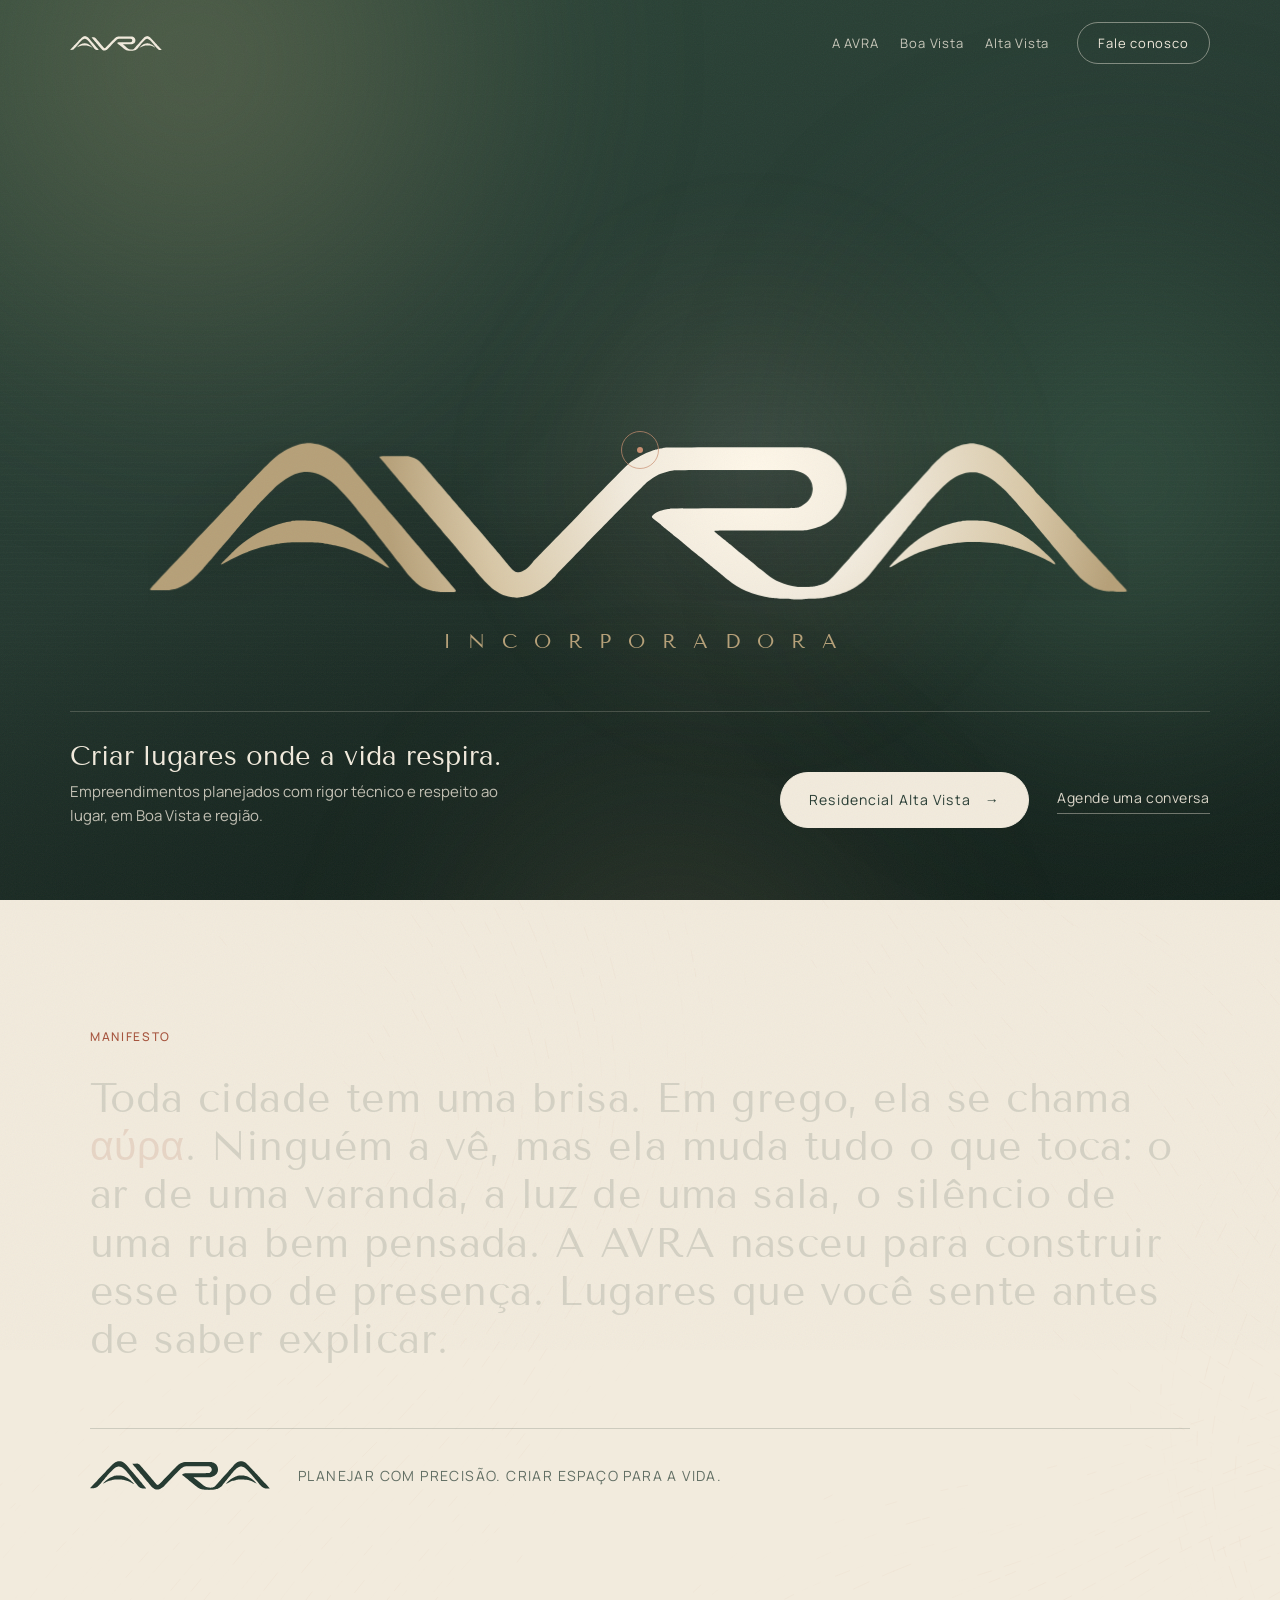
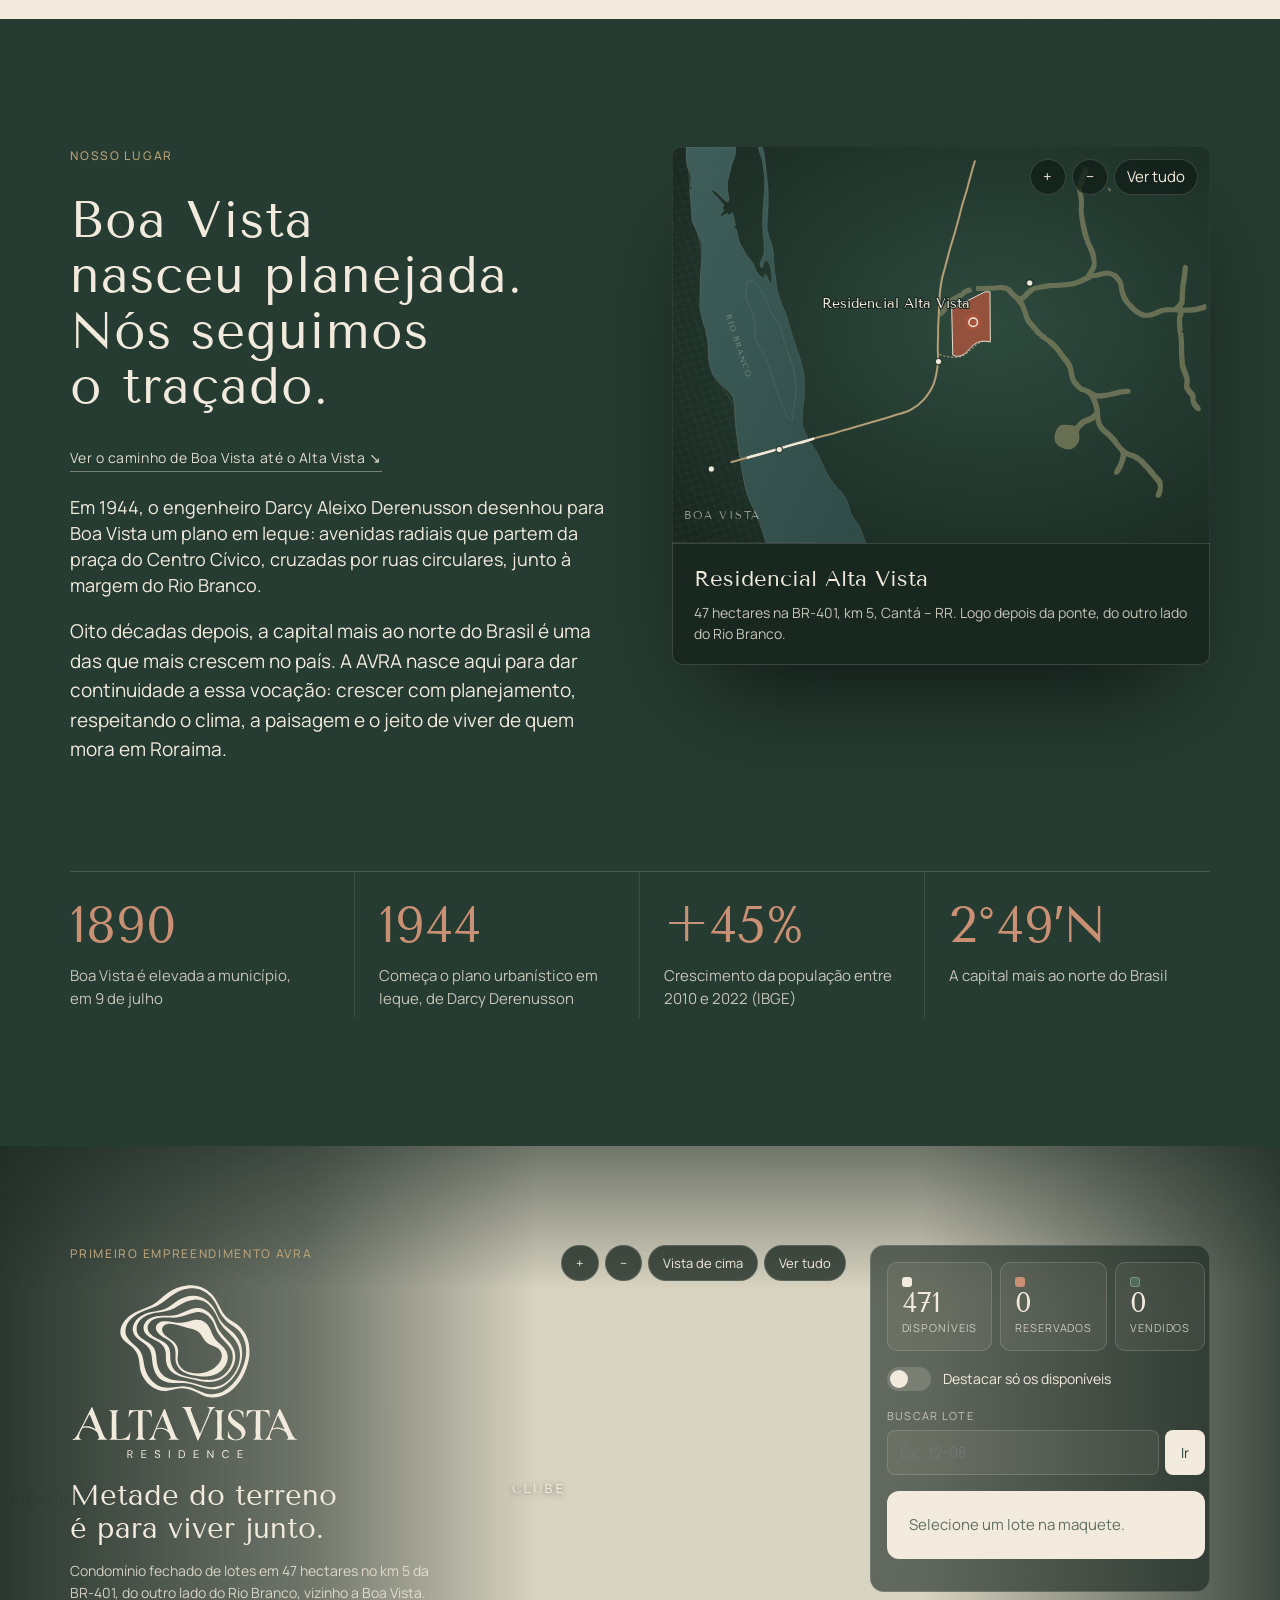
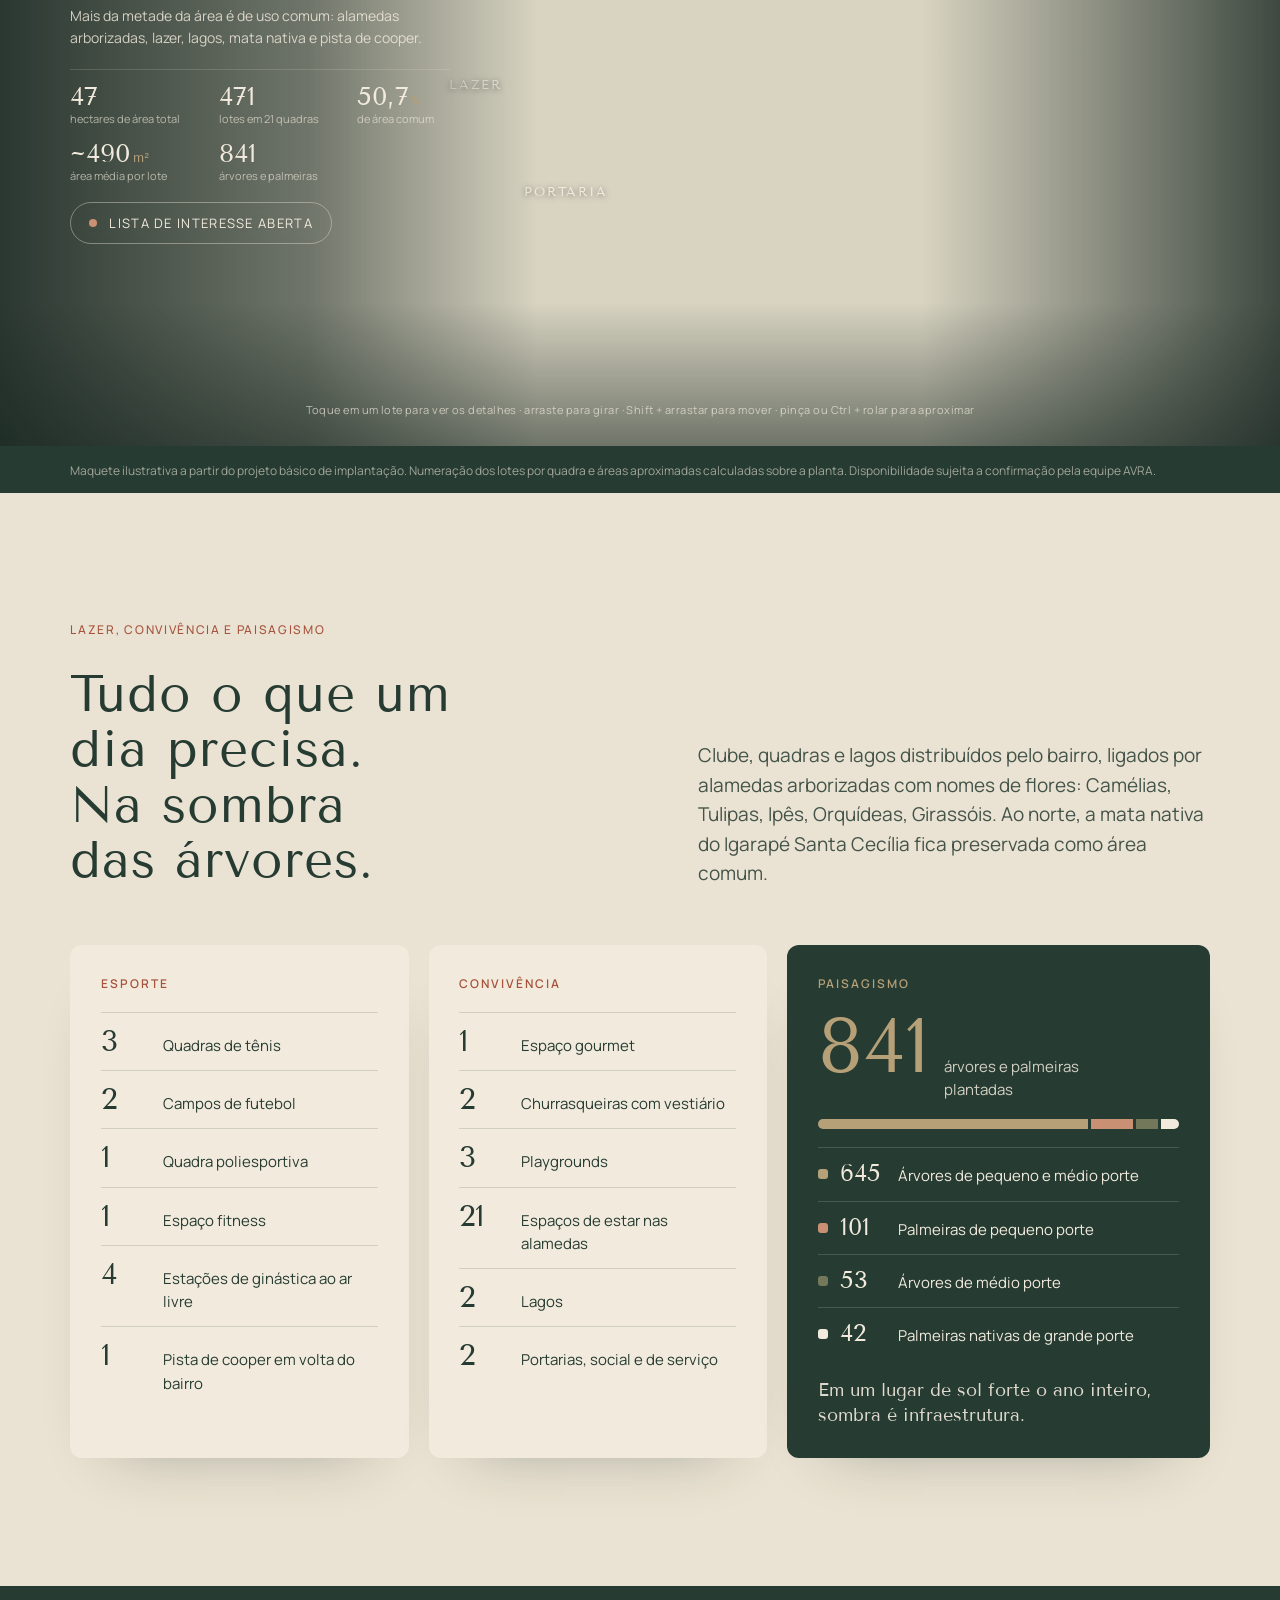
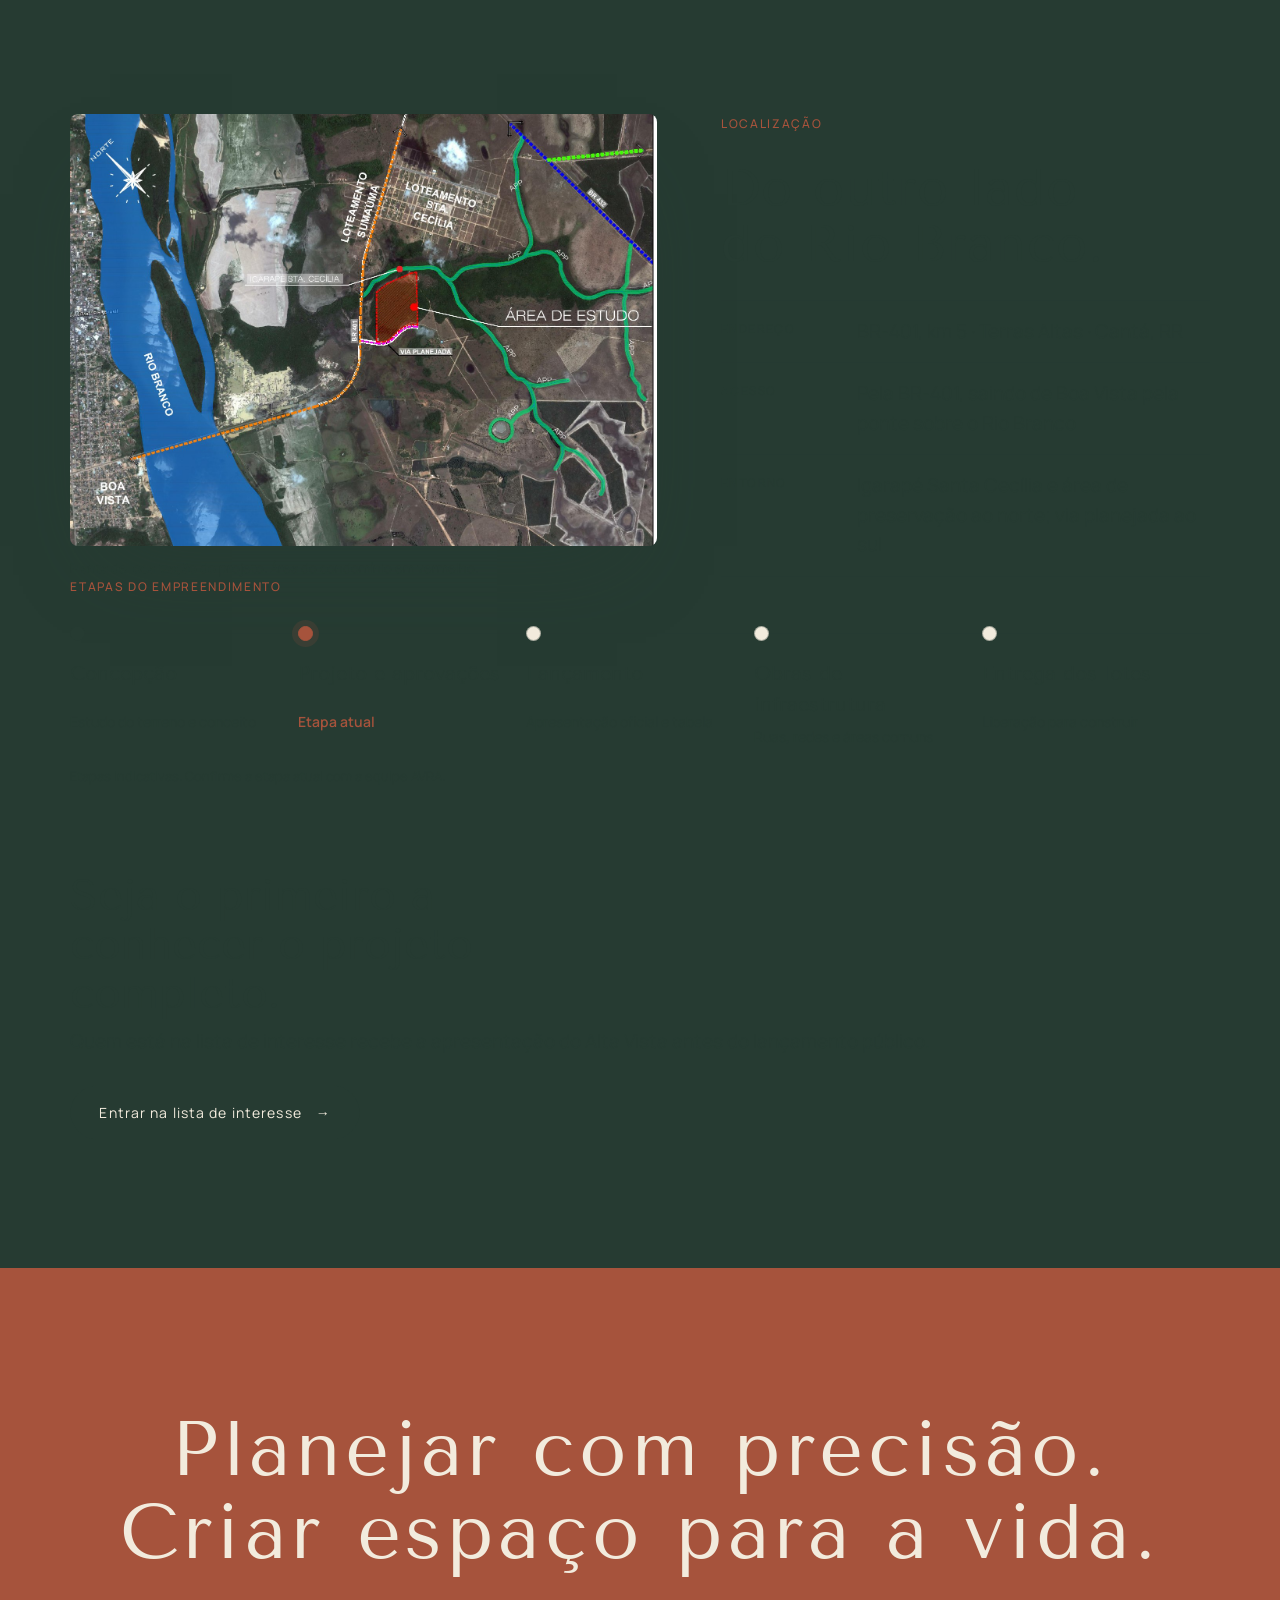
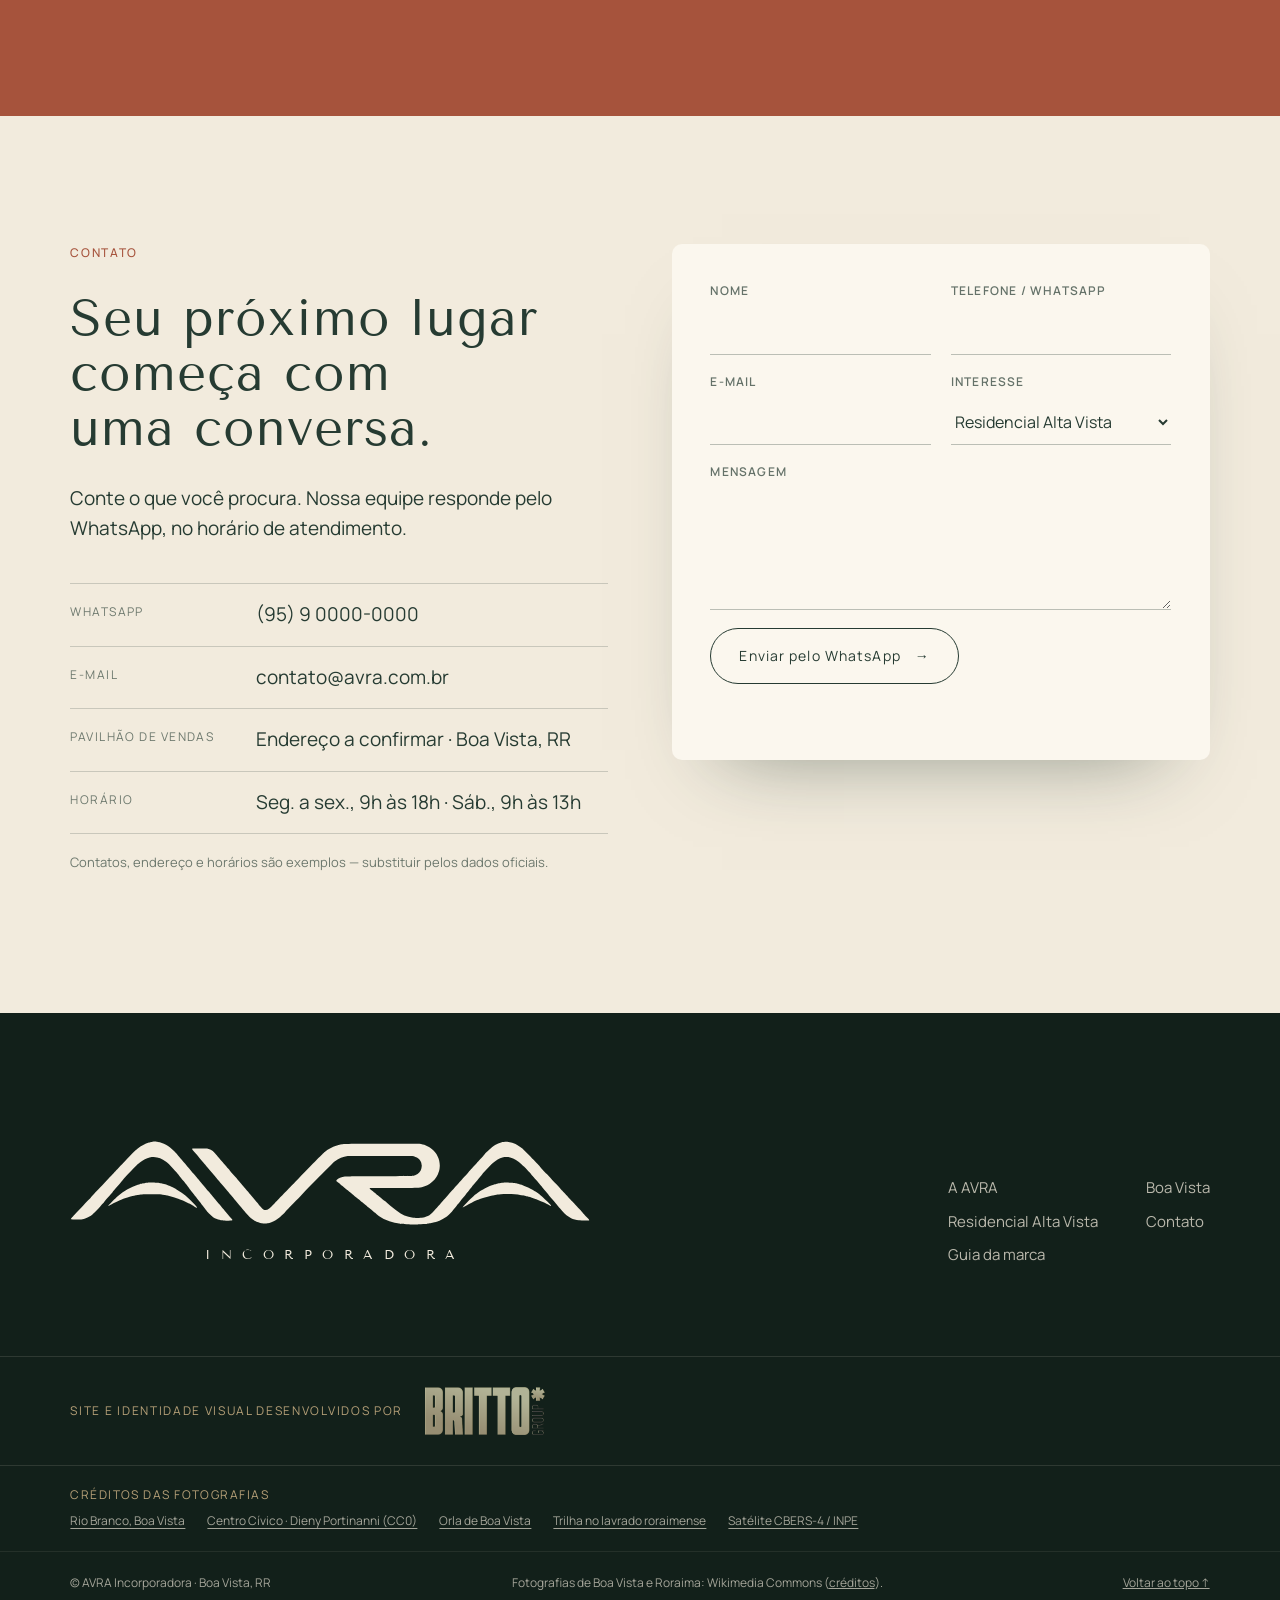
==== commit f4e0374f: "Cenário 3D realista do Alta Vista: terreno pintado a partir da planta, árvores e buritis, lavrado, R" ====
--- a/index.html
+++ b/index.html
@@ -147,9 +147,10 @@
 <!-- ============ RESIDENCIAL ALTA VISTA ============ -->
 <section class="av" id="altavista">
   <div class="avx" id="implantacao">
-    <img src="assets/photos/alta-vista-implantacao.jpg" id="planImg" alt="" hidden>
+    <img src="assets/photos/alta-vista-terreno.jpg" id="planImg" alt="" hidden>
     <div class="avx__stage" id="plan3d">
       <canvas id="plan3dCanvas" aria-label="Maquete 3D interativa dos lotes do Residencial Alta Vista"></canvas>
+      <div class="p3-labels" id="plan3dLabels" aria-hidden="true"></div>
       <div class="lx__tip" id="lotTip" hidden></div>
       <p class="av__3d-loading" id="plan3dLoading">Montando a maquete…</p>
     </div>
@@ -158,17 +159,8 @@
     <div class="avx__ui">
       <div class="avx__intro">
         <p class="eyebrow">Primeiro empreendimento AVRA</p>
-        <!-- Logo provisória do Residencial Alta Vista: substituir pelo arquivo oficial (SVG) quando disponível -->
-        <svg class="av-logo" viewBox="0 0 520 210" role="img" aria-label="Residencial Alta Vista">
-          <g class="av-logo__mark" fill="none" stroke-linecap="round">
-            <path d="M190 62 Q260 6 330 62" stroke-width="3"/>
-            <path d="M172 74 Q260 22 348 74" stroke-width="1.6" opacity=".55"/>
-            <circle cx="260" cy="40" r="5" class="av-logo__sun"/>
-            <path d="M150 82 H370" stroke-width="1.2" opacity=".5"/>
-          </g>
-          <text x="260" y="150" text-anchor="middle" class="av-logo__name">ALTA VISTA</text>
-          <text x="260" y="192" text-anchor="middle" class="av-logo__desc">R E S I D E N C I A L</text>
-        </svg>
+        <!-- Logo oficial Alta Vista Residence (gabritomelo10-create/altavista) -->
+        <svg xmlns="http://www.w3.org/2000/svg" class="av-logo av-logo--official" role="img" aria-label="Alta Vista Residence" viewBox="330 178 620 480"><path fill="currentColor" fill-rule="evenodd" d="M 645.324219 187.609375 C 673.6875 184.066406 703.5 196.6875 719.757812 220.335938 C 729.8125 234.964844 735.476562 252.070312 746.054688 266.328125 C 754.449219 277.640625 766.964844 282.617188 777.886719 290.71875 C 788.617188 298.683594 797.128906 307.902344 803.527344 319.695312 C 812.335938 335.921875 814.457031 354.578125 813.761719 372.648438 C 813.304688 384.542969 810.015625 395.832031 806.445312 407.097656 C 795.3125 442.207031 771.023438 475.0625 734.867188 486.527344 C 719.398438 491.433594 702.125 490.261719 687.390625 483.492188 C 674.398438 477.523438 662.636719 469.152344 648.359375 466.296875 C 641.484375 464.921875 634.429688 464.339844 627.417969 464.75 C 614.503906 465.511719 602.261719 470.617188 589.339844 471.652344 C 576.214844 472.703125 563.707031 468.75 552.746094 461.777344 C 537.753906 452.234375 524.558594 434.535156 520.144531 417.273438 C 516.804688 404.226562 517.78125 390.324219 513.300781 377.527344 C 509.929688 367.894531 504.078125 359.386719 496.34375 352.71875 C 483.957031 342.039062 466.054688 333.050781 465.703125 314.28125 C 465.355469 295.835938 477.609375 280.339844 491.40625 269.300781 C 510.082031 254.359375 533.6875 250.574219 553.9375 238.660156 C 568.246094 230.242188 579.191406 217.902344 592.433594 208.078125 C 607.828125 196.65625 626.4375 189.972656 645.324219 187.609375 Z M 653.296875 195.046875 C 643.558594 196.265625 634.253906 198.242188 625.273438 202.367188 C 603.6875 212.285156 587.003906 229.980469 566.195312 241.277344 C 554.957031 247.375 542.488281 250.929688 530.613281 255.496094 C 512.398438 262.503906 495.027344 272.941406 484.921875 290.125 C 482.296875 294.582031 480.863281 299.394531 479.980469 304.464844 C 474.894531 333.710938 509.242188 345.394531 521.035156 367.117188 C 528.101562 380.132812 527.8125 394.1875 531.386719 408.167969 C 534.535156 420.46875 540.574219 432.449219 548.878906 442.082031 C 558.492188 453.230469 571.519531 460.980469 586.304688 462.488281 C 600.839844 463.972656 615.144531 460.242188 629.558594 459.394531 C 635.964844 459.019531 642.652344 459.789062 648.953125 460.882812 C 667.792969 464.160156 683.507812 476.183594 702.203125 479.921875 C 711.167969 481.714844 720.421875 480.371094 729.15625 478.136719 C 744.972656 474.09375 757.671875 463.25 768.902344 452.019531 C 777.949219 442.96875 784.683594 431.875 790.378906 420.484375 C 804.472656 392.296875 811.203125 358.699219 797.519531 328.917969 C 793.839844 320.90625 788.828125 313.144531 782.585938 306.902344 C 775.242188 299.558594 766.0625 294.488281 757.773438 288.339844 C 750.894531 283.234375 745.472656 277.207031 740.402344 270.371094 C 731.855469 258.851562 728.308594 244.332031 720.648438 232.292969 C 708.265625 212.835938 691.011719 198.46875 667.457031 195.523438 C 662.789062 194.941406 657.996094 194.460938 653.296875 195.046875 Z M 661.867188 214.980469 C 685.257812 214.332031 705.300781 228.066406 717.496094 247.226562 C 724.3125 257.941406 728.148438 270.316406 735.34375 280.785156 C 740.59375 288.421875 747.164062 294.511719 753.90625 300.777344 C 758.914062 305.421875 764.902344 309.035156 769.734375 313.863281 C 775.753906 319.886719 780.945312 326.402344 785.023438 333.914062 C 804.359375 369.53125 790.769531 414.214844 764.617188 442.378906 C 754.746094 453.007812 742.511719 461.820312 728.265625 465.464844 C 700.875 472.472656 675.699219 457.09375 649.429688 451.839844 C 623.609375 446.675781 593.5625 456.578125 571.84375 437.859375 C 569.210938 435.585938 566.855469 433.296875 564.765625 430.480469 C 557.867188 421.179688 554.757812 410.292969 552.808594 399.066406 C 550.382812 385.117188 551.269531 370.90625 543.824219 358.25 C 532.242188 338.5625 503.585938 334.109375 499.320312 309.582031 C 498.804688 306.628906 498.757812 303.617188 499.199219 300.65625 C 500.019531 295.148438 502.054688 290.277344 505.03125 285.605469 C 513.867188 271.714844 530.761719 263.109375 546.441406 259.542969 C 561.261719 256.175781 576.089844 255.039062 590.113281 248.597656 C 602.0625 243.105469 611.871094 233.777344 622.894531 226.761719 C 634.695312 219.25 647.941406 215.367188 661.867188 214.980469 Z M 664.542969 225.570312 C 655.28125 226.726562 646.800781 229.164062 638.304688 233.066406 C 625.695312 238.859375 614.691406 247.628906 601.652344 252.640625 C 596 254.816406 590.050781 256.300781 584.160156 257.640625 C 573.648438 260.027344 562.722656 260.25 552.210938 262.636719 C 534.882812 266.578125 516.390625 277.25 510.742188 295.0625 C 509.683594 298.398438 509.613281 301.714844 509.613281 305.179688 C 509.613281 332.328125 544.273438 335.671875 555.839844 355.335938 C 563.347656 368.09375 562.421875 382.308594 564.527344 396.449219 C 565.808594 405.042969 568.671875 413.867188 573.632812 421.078125 C 586.621094 439.976562 608.007812 442.257812 629.023438 444.402344 C 636.964844 445.214844 644.820312 446.527344 652.644531 448.089844 C 671.421875 451.847656 689.085938 459.9375 708.332031 461.476562 C 714.523438 461.972656 721.121094 460.882812 727.132812 459.515625 C 739.355469 456.738281 749.71875 449.671875 758.726562 441.308594 C 784.621094 417.261719 797.335938 376.746094 780.921875 343.910156 C 770.144531 322.363281 748.128906 309.976562 735.34375 289.886719 C 729.976562 281.453125 726.585938 271.976562 721.839844 263.234375 C 712.574219 246.164062 699.714844 230.640625 679.714844 226.640625 C 674.816406 225.664062 669.53125 224.949219 664.542969 225.570312 Z M 668.886719 248.121094 C 673.75 247.511719 678.734375 247.921875 683.464844 249.132812 C 697.679688 252.769531 709.503906 262.691406 716.484375 275.550781 C 722.4375 286.515625 725.945312 298.601562 732.667969 309.164062 C 743.839844 326.71875 762.117188 338.484375 770.925781 357.65625 C 787.539062 393.816406 758.222656 436.480469 722.375 445.652344 C 712.8125 448.097656 702.511719 448.300781 692.746094 447.078125 C 679.296875 445.398438 666.015625 441.808594 652.820312 438.808594 C 631.710938 434.011719 605.957031 429.671875 594.574219 408.703125 C 590.722656 401.609375 589.027344 393.972656 588.386719 385.976562 C 588.003906 381.203125 588.511719 376.363281 588.328125 371.578125 C 588.046875 364.339844 585.703125 356.957031 581.601562 350.992188 C 571.222656 335.890625 551.679688 333.335938 538.410156 321.898438 C 529.636719 314.335938 525.246094 302.648438 530.316406 291.613281 C 540.238281 270.019531 567.492188 268.765625 587.792969 268.765625 C 591.539062 268.765625 595.289062 268.765625 599.035156 268.765625 C 604.855469 268.765625 610.800781 268.371094 616.46875 266.921875 C 634.71875 262.253906 649.828125 250.503906 668.886719 248.121094 Z M 669.898438 259.304688 C 652.964844 261.421875 637.945312 270.308594 621.167969 273.226562 C 616.71875 274.003906 612.109375 274.121094 607.605469 274.121094 C 604 274.121094 600.476562 273.652344 596.894531 273.585938 C 577.5625 273.21875 551.488281 271.761719 541.203125 292.328125 C 536.300781 302.136719 541.222656 312.453125 548.285156 319.515625 C 561.378906 332.613281 582.351562 334.351562 593.679688 349.625 C 602.175781 361.070312 599.644531 374.34375 600.703125 387.582031 C 601.25 394.410156 603.074219 401.589844 606.355469 407.632812 C 617.859375 428.828125 642.589844 432.371094 664.066406 436.667969 C 675.042969 438.863281 686.355469 441.292969 697.5625 441.726562 C 707.265625 442.097656 716.378906 441.847656 725.765625 438.871094 C 756.390625 429.15625 778.605469 391.566406 764.5 360.867188 C 758.855469 348.585938 748.960938 340.429688 739.984375 330.761719 C 735.859375 326.316406 732.289062 321.113281 729.039062 316.007812 C 724.007812 308.105469 721.441406 298.996094 717.554688 290.542969 C 710.703125 275.628906 698.953125 263.152344 682.390625 259.839844 C 678.335938 259.03125 674.015625 258.792969 669.898438 259.304688 Z M 667.816406 279.714844 C 672.175781 279.167969 676.53125 279.757812 680.785156 280.726562 C 683.691406 281.386719 686.492188 282.238281 689.175781 283.582031 C 707.246094 292.617188 709.410156 313.464844 719.28125 328.976562 C 727.703125 342.214844 743.023438 349.628906 750.578125 363.546875 C 764.898438 389.929688 743.734375 420.449219 717.734375 428.695312 C 711.160156 430.78125 704.460938 432.214844 697.5625 432.621094 C 691.367188 432.988281 684.863281 432.835938 678.703125 432.207031 C 655.484375 429.835938 626.410156 423.796875 616.945312 399.183594 C 613.234375 389.535156 614.566406 380.515625 614.566406 370.507812 C 614.566406 362.246094 612.5625 353.574219 607.839844 346.707031 C 598.097656 332.535156 580.242188 328.847656 568.871094 316.601562 C 563.121094 310.410156 558.703125 302.101562 563.574219 293.816406 C 567.476562 287.183594 575.175781 284.339844 582.4375 283.757812 C 598.445312 282.476562 614 288.988281 630.09375 288.042969 C 643.015625 287.285156 654.992188 281.316406 667.816406 279.714844 Z M 592.789062 290.898438 C 581.296875 292.753906 574.550781 303.195312 580.472656 314.101562 C 588.796875 329.4375 608.761719 332.902344 617.0625 348.195312 C 619.984375 353.578125 621.761719 360.058594 621.527344 366.222656 C 621.070312 378.113281 617.585938 389.824219 623.667969 401.027344 C 632.359375 417.039062 649.261719 422.738281 666.445312 424.113281 C 690.664062 426.050781 716.808594 416.972656 731.597656 397.042969 C 734.183594 393.554688 736.40625 389.652344 737.726562 385.5 C 738.691406 382.453125 739.453125 379.070312 739.332031 375.863281 C 739.242188 373.570312 738.773438 371.261719 738.082031 369.078125 C 732.769531 352.324219 711.777344 351.0625 699.40625 341.886719 C 689.226562 334.335938 686.152344 321.15625 676.800781 313.089844 C 667.960938 305.472656 656.390625 303.632812 645.386719 301.132812 C 628.660156 297.332031 610.292969 288.074219 592.789062 290.898438 Z M 592.789062 290.898438"/><path fill="currentColor" fill-rule="evenodd" d="M 632.265625 515.289062 C 633.875 514.539062 636.128906 514.929688 637.859375 514.929688 C 642.675781 514.929688 647.496094 514.929688 652.316406 514.929688 C 654.460938 514.929688 657.886719 514.265625 659.871094 515.167969 C 659.960938 515.207031 656.222656 518.160156 655.886719 519.035156 C 654.941406 521.488281 656.195312 524.476562 657.074219 526.769531 C 661.679688 538.742188 666.394531 550.675781 671 562.648438 C 673.226562 568.445312 675.492188 574.226562 677.722656 580.023438 C 678.054688 580.886719 679.414062 586.15625 680.578125 585.972656 C 681.609375 585.808594 682.214844 582.875 682.539062 582.105469 C 683.964844 578.726562 685.460938 575.371094 686.882812 571.988281 C 693.207031 556.96875 700.753906 542.089844 705.6875 526.535156 C 706.476562 524.042969 706.898438 520.960938 705.328125 518.679688 C 704.664062 517.714844 703.714844 517.027344 702.652344 516.539062 C 702.644531 516.535156 699.867188 515.691406 700.269531 515.289062 C 701.027344 514.53125 703.34375 514.929688 704.257812 514.929688 C 708.003906 514.929688 711.753906 514.929688 715.503906 514.929688 C 717.09375 514.929688 718.734375 514.824219 720.320312 514.929688 C 720.773438 514.960938 721.988281 514.882812 721.570312 515.464844 C 720.878906 516.433594 718.644531 516.867188 717.644531 517.609375 C 715.25 519.386719 713.089844 521.820312 711.574219 524.390625 C 707.496094 531.328125 704.933594 539.226562 701.582031 546.523438 C 696.839844 556.839844 692.183594 567.238281 687.777344 577.699219 C 684.789062 584.796875 681.996094 592.117188 678.554688 599 C 677.707031 600.695312 677.027344 604.269531 675.339844 605.308594 C 673.84375 606.230469 673.046875 603.65625 672.664062 602.75 C 670.894531 598.550781 669.359375 594.265625 667.726562 590.015625 C 660.910156 572.289062 653.660156 554.730469 646.84375 537.003906 C 644.710938 531.464844 642.792969 525.332031 639.226562 520.523438 C 638.105469 519.015625 636.507812 517.734375 634.824219 516.894531 C 634.738281 516.851562 631.75 515.53125 632.265625 515.289062 Z M 388.683594 515.941406 C 390.363281 515.539062 390.988281 517.574219 391.480469 518.738281 C 393.074219 522.523438 394.585938 526.386719 396.058594 530.222656 C 402.28125 546.390625 409 562.367188 415.21875 578.535156 C 417.585938 584.6875 419.894531 591.890625 423.84375 597.214844 C 424.984375 598.75 426.402344 600.058594 428.011719 601.082031 C 428.25 601.234375 431.496094 602.679688 430.6875 603.046875 C 429.070312 603.78125 426.46875 603.285156 424.738281 603.285156 C 419.917969 603.285156 415.101562 603.285156 410.28125 603.285156 C 408.855469 603.285156 404.207031 604.054688 403.140625 602.988281 C 403.011719 602.855469 406.089844 601.191406 406.355469 600.964844 C 408.105469 599.453125 408.328125 597.253906 407.722656 595.132812 C 406.628906 591.308594 404.554688 584.707031 401.710938 581.867188 C 394.339844 574.492188 381.996094 569.890625 371.726562 570.085938 C 369.097656 570.136719 366.3125 570.609375 364.050781 572.050781 C 362.089844 573.296875 361.296875 575.953125 360.304688 577.9375 C 357.574219 583.394531 352.226562 592.664062 355.304688 598.824219 C 356.015625 600.242188 357.367188 601.179688 358.816406 601.738281 C 359.660156 602.0625 361.714844 602.46875 361.253906 602.929688 C 360.496094 603.6875 358.183594 603.285156 357.269531 603.285156 C 353.519531 603.285156 349.773438 603.285156 346.023438 603.285156 C 343.492188 603.285156 339.265625 604.109375 336.921875 603.105469 C 336.078125 602.746094 339.570312 601.425781 339.777344 601.320312 C 341.480469 600.46875 342.960938 599.148438 344.296875 597.8125 C 349.179688 592.929688 352.058594 585.886719 355.304688 579.902344 C 363.824219 564.210938 371.773438 548.03125 379.757812 532.066406 C 381.894531 527.796875 384.085938 523.585938 386.363281 519.394531 C 386.882812 518.433594 387.441406 516.242188 388.683594 515.941406 Z M 584.667969 520.226562 C 586.273438 519.652344 586.84375 522.394531 587.167969 523.320312 C 588.410156 526.878906 589.730469 530.410156 590.972656 533.96875 C 596.703125 550.339844 603.910156 566.101562 610.132812 582.28125 C 612.160156 587.554688 614.261719 594.144531 618.164062 598.347656 C 619.492188 599.777344 621.097656 600.867188 622.863281 601.679688 C 623.519531 601.976562 625.566406 602.578125 624.53125 603.046875 C 622.914062 603.78125 620.3125 603.285156 618.582031 603.285156 C 613.226562 603.285156 607.871094 603.285156 602.515625 603.285156 C 600.917969 603.285156 599.296875 603.347656 597.699219 603.285156 C 597.042969 603.257812 595.835938 603.351562 595.792969 602.808594 C 595.75 602.21875 598.300781 601.71875 598.648438 601.558594 C 600.207031 600.84375 601.203125 599.59375 601.386719 597.871094 C 601.671875 595.195312 600.367188 592.753906 599.363281 590.375 C 598.589844 588.539062 598.070312 586.464844 596.863281 584.839844 C 591.851562 578.085938 580.664062 573.679688 572.53125 573.832031 C 569.324219 573.894531 565.195312 574.566406 562.890625 577.046875 C 560.625 579.484375 559.632812 584.0625 558.546875 587.160156 C 557.394531 590.453125 555.917969 594.042969 556.824219 597.574219 C 557.367188 599.707031 558.578125 601.070312 560.691406 601.738281 C 561.5625 602.015625 563.707031 602.351562 563.1875 602.867188 C 562.164062 603.894531 558.839844 603.285156 557.535156 603.285156 C 553.167969 603.285156 547.480469 604.257812 543.257812 603.105469 C 542.566406 602.917969 542.558594 602.628906 543.136719 602.273438 C 545.597656 600.757812 547.703125 599.824219 549.503906 597.394531 C 553.054688 592.609375 555.117188 586.554688 557.238281 581.03125 C 563.234375 565.441406 570.816406 550.59375 577.289062 535.21875 C 578.867188 531.46875 580.472656 527.730469 582.167969 524.035156 C 582.675781 522.929688 583.390625 520.683594 584.667969 520.226562 Z M 894.828125 520.226562 C 896.667969 519.613281 897.140625 521.46875 897.742188 522.785156 C 899.578125 526.777344 901.492188 530.816406 903.453125 534.742188 C 911.378906 550.589844 918.550781 566.84375 925.945312 582.9375 C 928.484375 588.464844 931.1875 594.6875 935.703125 598.882812 C 937.207031 600.277344 938.933594 601.121094 940.878906 601.738281 C 941.742188 602.011719 943.777344 602.46875 943.316406 602.929688 C 942.359375 603.886719 938.949219 603.285156 937.726562 603.285156 C 932.371094 603.285156 927.015625 603.285156 921.660156 603.285156 C 919.527344 603.285156 917.371094 603.371094 915.234375 603.285156 C 914.605469 603.261719 913.390625 603.34375 913.390625 602.867188 C 913.390625 602.328125 915.695312 601.675781 916.070312 601.441406 C 917.175781 600.734375 917.738281 599.71875 917.851562 598.40625 C 918.085938 595.730469 916.65625 593.464844 915.59375 591.148438 C 914.429688 588.613281 913.578125 585.917969 911.726562 583.769531 C 906.238281 577.40625 896.074219 573.832031 887.925781 573.832031 C 883.851562 573.832031 879.527344 573.984375 876.027344 576.390625 C 874.289062 577.585938 873.714844 579.472656 872.933594 581.332031 C 871.003906 585.90625 868.351562 591.246094 868.648438 596.324219 C 868.78125 598.554688 869.714844 600.25 871.742188 601.261719 C 871.988281 601.382812 875.632812 602.609375 875.3125 602.929688 C 874.554688 603.6875 872.242188 603.285156 871.328125 603.285156 C 867.042969 603.285156 862.757812 603.285156 858.476562 603.285156 C 857.558594 603.285156 855.246094 603.6875 854.488281 602.929688 C 854.085938 602.523438 856.863281 601.679688 856.867188 601.679688 C 858.890625 600.75 860.679688 598.910156 861.925781 597.097656 C 865.269531 592.234375 867.484375 586.175781 869.601562 580.675781 C 875.488281 565.367188 882.457031 550.464844 888.34375 535.160156 C 889.820312 531.320312 891.507812 527.578125 892.984375 523.738281 C 893.320312 522.855469 893.753906 520.585938 894.828125 520.226562 Z M 777.320312 522.128906 C 782.191406 521.660156 787.285156 523.140625 791.777344 524.867188 C 793.414062 525.496094 795.679688 526.453125 796.714844 527.960938 C 798.242188 530.179688 797.429688 534.347656 797.429688 536.886719 C 797.429688 538.3125 798.199219 542.957031 797.132812 544.023438 C 796.789062 544.367188 795.722656 540.515625 795.644531 540.277344 C 794.578125 536.914062 793.152344 533.339844 790.828125 530.636719 C 783.980469 522.699219 766.492188 521.113281 763.933594 533.910156 C 762.730469 539.921875 766.890625 545.117188 771.25 548.605469 C 776.933594 553.152344 782.835938 557.359375 788.683594 561.695312 C 792.585938 564.589844 796.691406 567.773438 799.335938 571.929688 C 800.589844 573.90625 801.789062 576.257812 802.367188 578.535156 C 806.285156 593.839844 791.992188 604.628906 778.152344 604.890625 C 772.238281 605.003906 765.144531 603.570312 760.007812 600.546875 C 758.820312 599.847656 756.925781 599.167969 756.199219 597.929688 C 754.847656 595.632812 755.664062 591.390625 755.664062 588.828125 C 755.664062 586.6875 755.625 584.542969 755.664062 582.402344 C 755.667969 582.109375 755.585938 580.457031 756.019531 580.023438 C 756.492188 579.546875 756.746094 580.703125 756.914062 581.152344 C 757.359375 582.363281 757.59375 583.667969 757.984375 584.902344 C 759.050781 588.261719 760.476562 591.839844 762.804688 594.539062 C 764.996094 597.082031 767.761719 599.585938 770.894531 600.90625 C 777.984375 603.890625 789.21875 602.578125 792.136719 594.242188 C 794.042969 588.792969 792.214844 583.25 788.386719 579.128906 C 779.863281 569.949219 766.9375 565.308594 759.710938 554.792969 C 753.273438 545.433594 754.953125 532.417969 764.46875 525.878906 C 768.304688 523.238281 772.808594 522.566406 777.320312 522.128906 Z M 436.222656 523.914062 C 437.246094 522.890625 440.574219 523.5 441.875 523.5 C 446.691406 523.5 451.511719 523.5 456.332031 523.5 C 456.917969 523.5 461.320312 523.066406 461.449219 523.976562 C 461.539062 524.601562 458.351562 525.738281 457.878906 526.117188 C 456.203125 527.457031 455.382812 529.425781 455.261719 531.53125 C 454.292969 548 455.261719 564.828125 455.261719 581.332031 C 455.261719 585.613281 455.261719 589.898438 455.261719 594.183594 C 455.261719 595.832031 454.902344 598.394531 456.09375 599.773438 C 458.011719 602 463.230469 601.21875 465.730469 600.90625 C 473.839844 599.890625 481.242188 600.117188 486.617188 592.875 C 488.257812 590.65625 489.375 588.070312 490.601562 585.613281 C 490.796875 585.226562 491.519531 582.976562 492.207031 583.113281 C 493.195312 583.3125 492.28125 587.1875 492.207031 587.757812 C 491.730469 591.582031 491.316406 595.414062 490.839844 599.238281 C 490.699219 600.371094 490.84375 602.207031 489.710938 602.929688 C 487.386719 604.40625 481.527344 603.285156 478.820312 603.285156 C 469.71875 603.285156 460.617188 603.285156 451.511719 603.285156 C 447.765625 603.285156 444.015625 603.285156 440.265625 603.285156 C 440.019531 603.285156 435.332031 603.378906 435.746094 602.691406 C 436.234375 601.878906 437.933594 601.628906 438.71875 601.203125 C 440.058594 600.476562 441.269531 599.367188 441.875 597.929688 C 443.335938 594.457031 442.410156 589.316406 442.410156 585.613281 C 442.410156 576.511719 442.410156 567.40625 442.410156 558.304688 C 442.410156 549.363281 443.257812 539.949219 442.351562 531.054688 C 442.125 528.867188 441.167969 527.234375 439.316406 526.058594 C 439.019531 525.871094 435.664062 524.472656 436.222656 523.914062 Z M 490.125 524.09375 C 491.335938 522.886719 494.433594 523.5 495.957031 523.5 C 501.3125 523.5 506.667969 523.5 512.019531 523.5 C 520.589844 523.5 529.15625 523.5 537.722656 523.5 C 540.773438 523.5 545.871094 522.511719 548.671875 523.796875 C 550.484375 524.628906 549.980469 527.277344 550.039062 528.855469 C 550.195312 532.859375 551.96875 538.09375 550.992188 542.003906 C 550.558594 543.730469 549.269531 540.207031 549.148438 539.921875 C 547.917969 537 546.78125 533.960938 544.683594 531.53125 C 541.058594 527.324219 536.359375 526.472656 531.121094 525.820312 C 528.621094 525.507812 526.128906 525.175781 525.945312 528.316406 C 524.847656 546.914062 525.945312 565.910156 525.945312 584.542969 C 525.945312 588.597656 524.929688 594.226562 527.074219 597.871094 C 528.039062 599.511719 529.609375 600.832031 531.296875 601.679688 C 531.941406 602 533.996094 602.578125 532.964844 603.046875 C 531.347656 603.78125 528.746094 603.285156 527.015625 603.285156 C 522.730469 603.285156 518.445312 603.285156 514.164062 603.285156 C 512.050781 603.285156 509.839844 603.46875 507.738281 603.285156 C 507.257812 603.242188 506.078125 603.277344 506.429688 602.691406 C 506.914062 601.878906 508.617188 601.628906 509.402344 601.203125 C 511.179688 600.238281 512.367188 598.707031 513.03125 596.800781 C 514.78125 591.800781 513.628906 584.96875 513.628906 579.722656 C 513.628906 568.480469 513.628906 557.234375 513.628906 545.988281 C 513.628906 541.703125 513.628906 537.421875 513.628906 533.136719 C 513.628906 531.316406 514.113281 528.667969 513.390625 526.949219 C 512.351562 524.480469 507.527344 525.933594 505.59375 526.175781 C 499.933594 526.882812 495.730469 529.292969 492.804688 534.269531 C 491.558594 536.382812 490.648438 538.589844 489.769531 540.871094 C 489.644531 541.195312 489.230469 542.480469 488.699219 542.65625 C 488.011719 542.886719 488.089844 541.828125 488.101562 541.347656 C 488.140625 539.867188 488.402344 538.371094 488.460938 536.886719 C 488.570312 533.976562 488.933594 530.96875 489.292969 528.082031 C 489.4375 526.921875 489.214844 525.003906 490.125 524.09375 Z M 720.085938 523.855469 C 721.042969 522.894531 724.453125 523.5 725.675781 523.5 C 730.496094 523.5 735.316406 523.5 740.132812 523.5 C 740.796875 523.5 745.113281 523.039062 745.3125 524.035156 C 745.457031 524.777344 742.300781 525.863281 741.800781 526.234375 C 740.085938 527.507812 739.289062 529.523438 739.121094 531.589844 C 738.109375 544.253906 739.0625 557.378906 739.0625 570.085938 C 739.0625 578.269531 737.839844 587.550781 739.242188 595.609375 C 739.585938 597.59375 740.523438 599.503906 742.21875 600.667969 C 742.640625 600.960938 747.070312 602.625 745.3125 603.105469 C 743.386719 603.632812 741.035156 603.285156 739.0625 603.285156 C 734.78125 603.285156 730.496094 603.285156 726.210938 603.285156 C 724.613281 603.285156 722.992188 603.347656 721.394531 603.285156 C 720.738281 603.257812 719.566406 603.351562 719.488281 602.808594 C 719.414062 602.277344 723.574219 600.644531 724.128906 600.132812 C 725.960938 598.429688 726.605469 595.515625 726.746094 593.109375 C 727.527344 579.828125 726.746094 566.257812 726.746094 552.949219 C 726.746094 546.027344 728.050781 537.605469 726.332031 530.875 C 725.832031 528.933594 724.988281 527.054688 723.238281 525.9375 C 722.949219 525.753906 719.546875 524.390625 720.085938 523.855469 Z M 807.664062 524.09375 C 808.976562 523.257812 810.398438 523.5 811.886719 523.5 C 815.101562 523.5 818.3125 523.5 821.527344 523.5 C 832.238281 523.5 842.945312 523.5 853.65625 523.5 C 857.175781 523.5 863.011719 522.363281 866.269531 523.738281 C 867.714844 524.34375 867.53125 525.980469 867.578125 527.246094 C 867.710938 530.691406 867.925781 534.300781 868.351562 537.71875 C 868.425781 538.304688 869.242188 542.386719 868.171875 542.539062 C 867.46875 542.640625 866.882812 540.21875 866.746094 539.859375 C 865.496094 536.617188 863.898438 533.210938 861.507812 530.636719 C 858.171875 527.042969 853.179688 526.453125 848.597656 525.878906 C 847.125 525.695312 844.394531 524.984375 843.660156 526.890625 C 843.15625 528.199219 843.503906 530.03125 843.363281 531.414062 C 842.882812 536.097656 842.945312 540.742188 842.945312 545.453125 C 842.945312 559.375 842.945312 573.296875 842.945312 587.21875 C 842.945312 590.992188 842.5 595.191406 844.375 598.644531 C 845.160156 600.09375 846.5 600.835938 847.945312 601.5 C 848.003906 601.527344 850.644531 602.429688 850.144531 602.929688 C 849.183594 603.886719 845.777344 603.285156 844.550781 603.285156 C 839.734375 603.285156 834.914062 603.285156 830.09375 603.285156 C 828.492188 603.285156 826.875 603.347656 825.273438 603.285156 C 824.621094 603.257812 823.414062 603.351562 823.371094 602.808594 C 823.328125 602.25 826.707031 601.230469 827.179688 600.90625 C 829.308594 599.441406 830.367188 597.183594 830.570312 594.65625 C 830.984375 589.46875 830.398438 584.339844 830.09375 579.1875 C 829.882812 575.570312 830.5625 572.070312 830.628906 568.480469 C 830.75 562.058594 830.628906 555.625 830.628906 549.203125 C 830.628906 544.027344 831.164062 538.871094 831.164062 533.671875 C 831.164062 531.707031 831.539062 529.285156 831.046875 527.367188 C 830.304688 524.46875 825.648438 525.863281 823.609375 526.117188 C 817.597656 526.867188 812.875 529.492188 809.925781 534.921875 C 808.832031 536.933594 808.21875 541.113281 806.414062 542.539062 C 805.464844 543.285156 805.980469 537.839844 806 537.421875 C 806.128906 534.003906 806.738281 530.59375 807.007812 527.1875 C 807.066406 526.480469 806.851562 524.609375 807.664062 524.09375 Z M 382.734375 534.921875 C 381.785156 534.8125 381.304688 536.472656 381.007812 537.0625 C 380.117188 538.847656 379.222656 540.632812 378.332031 542.417969 C 375.132812 548.816406 371.714844 555.109375 368.511719 561.519531 C 367.917969 562.710938 365.253906 566.398438 365.777344 567.707031 C 366.125 568.582031 368.273438 567.769531 368.75 567.644531 C 372.523438 566.679688 376.671875 566.5 380.53125 567.171875 C 385.101562 567.964844 389.488281 569.601562 393.5625 571.8125 C 394.519531 572.328125 397.347656 574.613281 398.441406 574.25 C 399.347656 573.945312 398.226562 571.917969 398.082031 571.574219 C 396.8125 568.554688 395.511719 565.527344 394.335938 562.46875 C 391.675781 555.550781 388.726562 548.742188 386.066406 541.824219 C 385.335938 539.929688 384.449219 538.085938 383.625 536.230469 C 383.550781 536.058594 383.238281 534.980469 382.734375 534.921875 Z M 579.433594 539.148438 C 577.839844 539.757812 576.507812 544.578125 575.863281 546.109375 C 573.1875 552.464844 570.152344 558.667969 567.472656 565.027344 C 566.753906 566.734375 564.648438 569.839844 564.855469 571.691406 C 564.996094 572.949219 566.871094 572.023438 567.355469 571.871094 C 570.636719 570.828125 573.898438 570.417969 577.347656 570.621094 C 581.09375 570.839844 585.234375 572.101562 588.535156 573.894531 C 589.472656 574.402344 592.214844 576.769531 593.292969 576.453125 C 593.910156 576.269531 593.386719 575.066406 593.355469 574.964844 C 592.707031 573.019531 591.890625 571.050781 591.152344 569.132812 C 588.320312 561.769531 585.597656 554.363281 582.761719 547 C 582.015625 545.050781 581.371094 543.0625 580.621094 541.109375 C 580.585938 541.011719 580.070312 538.902344 579.433594 539.148438 Z M 890.722656 539.085938 C 888.910156 540.125 887.882812 544.386719 887.152344 546.285156 C 884.796875 552.410156 882.261719 558.503906 879.714844 564.550781 C 878.992188 566.269531 876.289062 570.535156 877.039062 572.40625 C 877.289062 573.035156 878.234375 572.484375 878.464844 572.40625 C 880.125 571.851562 881.746094 571.320312 883.464844 570.976562 C 886.859375 570.296875 890.800781 570.390625 894.234375 570.738281 C 897.589844 571.082031 900.984375 572.332031 903.992188 573.832031 C 904.535156 574.105469 907.085938 575.972656 907.679688 575.378906 C 908.683594 574.378906 905.914062 570.171875 905.476562 569.132812 C 902.683594 562.492188 899.539062 555.824219 896.316406 549.378906 C 895.050781 546.851562 894.007812 544.230469 892.746094 541.703125 C 892.570312 541.351562 891.496094 538.644531 890.722656 539.085938 Z M 890.722656 539.085938"/><path fill="currentColor" fill-rule="evenodd" d="M 484.882812 652.625 L 484.882812 631.511719 L 491.699219 631.511719 C 496.648438 631.511719 498.820312 634.195312 498.820312 637.695312 C 498.820312 641.074219 496.585938 643.910156 491.578125 643.910156 L 487.417969 643.910156 L 487.417969 652.625 Z M 496.042969 652.625 L 491.398438 643.183594 L 494.234375 643.183594 L 499.03125 652.625 Z M 487.417969 641.917969 L 491.519531 641.917969 C 494.738281 641.917969 496.195312 640.179688 496.195312 637.726562 C 496.195312 635.230469 494.828125 633.652344 491.488281 633.652344 L 487.417969 633.652344 Z M 522.476562 652.625 L 522.476562 631.511719 L 535.535156 631.511719 L 535.535156 633.59375 L 525.007812 633.59375 L 525.007812 640.953125 L 534.632812 640.953125 L 534.632812 643.003906 L 525.007812 643.003906 L 525.007812 650.546875 L 535.535156 650.546875 L 535.535156 652.625 Z M 565.917969 652.988281 C 561.273438 652.988281 558.285156 650.273438 558.285156 646.292969 L 560.941406 646.292969 C 560.941406 648.765625 562.660156 650.847656 565.917969 650.847656 C 568.753906 650.847656 570.414062 649.308594 570.414062 647.257812 C 570.414062 643.957031 567.324219 643.464844 563.867188 642.339844 C 560.527344 641.214844 559.011719 639.636719 559.011719 636.941406 C 559.011719 633.5 561.542969 631.148438 565.648438 631.148438 C 569.6875 631.148438 572.34375 633.5625 572.34375 637 L 569.6875 637 C 569.6875 635.25 568.332031 633.320312 565.554688 633.320312 C 563.261719 633.261719 561.632812 634.527344 561.632812 636.699219 C 561.632812 639.433594 564.136719 639.835938 567.757812 641.042969 C 570.835938 642.070312 573.035156 643.546875 573.035156 647.105469 C 573.035156 650.121094 570.683594 652.988281 565.917969 652.988281 Z M 596.359375 652.625 L 596.359375 631.511719 L 598.894531 631.511719 L 598.894531 652.625 Z M 623.09375 652.625 L 623.09375 631.511719 L 629.304688 631.511719 C 636.726562 631.511719 640.136719 635.492188 640.136719 642.128906 C 640.136719 648.644531 636.726562 652.625 629.304688 652.625 Z M 625.625 650.515625 L 629.246094 650.515625 C 635.398438 650.515625 637.511719 647.316406 637.511719 642.128906 C 637.511719 636.820312 635.398438 633.621094 629.246094 633.621094 L 625.625 633.621094 Z M 663.519531 652.625 L 663.519531 631.511719 L 676.582031 631.511719 L 676.582031 633.59375 L 666.054688 633.59375 L 666.054688 640.953125 L 675.675781 640.953125 L 675.675781 643.003906 L 666.054688 643.003906 L 666.054688 650.546875 L 676.582031 650.546875 L 676.582031 652.625 Z M 700.238281 652.625 L 700.238281 631.511719 L 702.769531 631.511719 L 714.023438 648.433594 L 714.023438 631.511719 L 716.554688 631.511719 L 716.554688 652.625 L 714.023438 652.625 L 702.769531 635.703125 L 702.769531 652.625 Z M 749.925781 652.988281 C 743.769531 652.988281 739.9375 648.585938 739.9375 642.070312 C 739.9375 635.554688 743.769531 631.148438 749.925781 631.148438 C 754.75 631.148438 757.855469 633.542969 758.703125 637.726562 L 755.898438 637.726562 C 755.253906 635.109375 753.300781 633.382812 749.925781 633.382812 C 745.398438 633.382812 742.535156 636.640625 742.535156 642.070312 C 742.535156 647.5 745.398438 650.757812 749.925781 650.757812 C 753.300781 650.757812 755.253906 649.078125 755.898438 646.503906 L 758.703125 646.503906 C 757.855469 650.566406 754.75 652.988281 749.925781 652.988281 Z M 782.054688 652.625 L 782.054688 631.511719 L 795.117188 631.511719 L 795.117188 633.59375 L 784.589844 633.59375 L 784.589844 640.953125 L 794.210938 640.953125 L 794.210938 643.003906 L 784.589844 643.003906 L 784.589844 650.546875 L 795.117188 650.546875 L 795.117188 652.625 Z M 782.054688 652.625"/></svg>
         <h2 class="avx__title">Metade do terreno é para viver junto.</h2>
         <p class="avx__text">Condomínio fechado de lotes em 47 hectares no km 5 da BR-401, do outro lado do Rio Branco, vizinho a Boa Vista. Mais da metade da área é de uso comum: alamedas arborizadas, lazer, lagos, mata nativa e pista de cooper.</p>
         <dl class="avx__numbers">
@@ -393,6 +385,7 @@
 <script src="assets/js/logo-data.js"></script>
 <script src="assets/js/br20.js"></script>
 <script src="assets/js/lotes-geo.js"></script>
+<script src="assets/js/alta-vista-scene.js"></script>
 <script src="assets/js/plan3d.js"></script>
 <script src="assets/js/site.js"></script>
 </body>
--- a/assets/css/site.css
+++ b/assets/css/site.css
@@ -727,3 +727,18 @@
   .avx__numbers { grid-template-columns: repeat(3, 1fr); }
 }
 @media (max-width: 900px) { .avx__hint { font-size: 0; } .avx__hint::after { content: "Toque em um lote para ver os detalhes · arraste para girar · pinça para aproximar"; font-size: 11px; } }
+
+/* logo oficial e rótulos de contexto da cena */
+.av-logo--official { width: min(100%, 230px) !important; height: auto; fill: var(--marfim); color: var(--marfim); }
+.av-logo--official path { fill: var(--marfim); }
+.p3-labels { position: absolute; inset: 0; pointer-events: none; overflow: hidden; }
+.p3-ctx { position: absolute; left: 0; top: 0; font-family: var(--f-title); font-size: 13px; letter-spacing: .14em; text-transform: uppercase; color: var(--marfim); text-shadow: 0 1px 6px rgba(0,0,0,.55); white-space: nowrap; transition: opacity .3s; }
+.p3-ctx.is-water { font-style: italic; text-transform: none; letter-spacing: .06em; font-size: 15px; color: #e3efe9; }
+.p3-ctx.is-dir { font-family: var(--f-text); font-size: 12px; letter-spacing: .12em; background: rgba(18,32,26,.55); padding: 5px 10px; border-radius: 99px; }
+.avx { background: #d9d4c2; }
+.avx__vignette { background:
+  linear-gradient(90deg, rgba(23,38,32,.9) 0%, rgba(23,38,32,.55) 24%, rgba(23,38,32,0) 42%),
+  linear-gradient(270deg, rgba(23,38,32,.8) 0%, rgba(23,38,32,0) 28%),
+  linear-gradient(180deg, rgba(23,38,32,.55) 0%, rgba(23,38,32,0) 16%),
+  linear-gradient(0deg, rgba(23,38,32,.55) 0%, rgba(23,38,32,0) 16%); }
+@media (max-width: 900px) { .avx { background: var(--verde); } .avx__stage { background: #d9d4c2; } }
